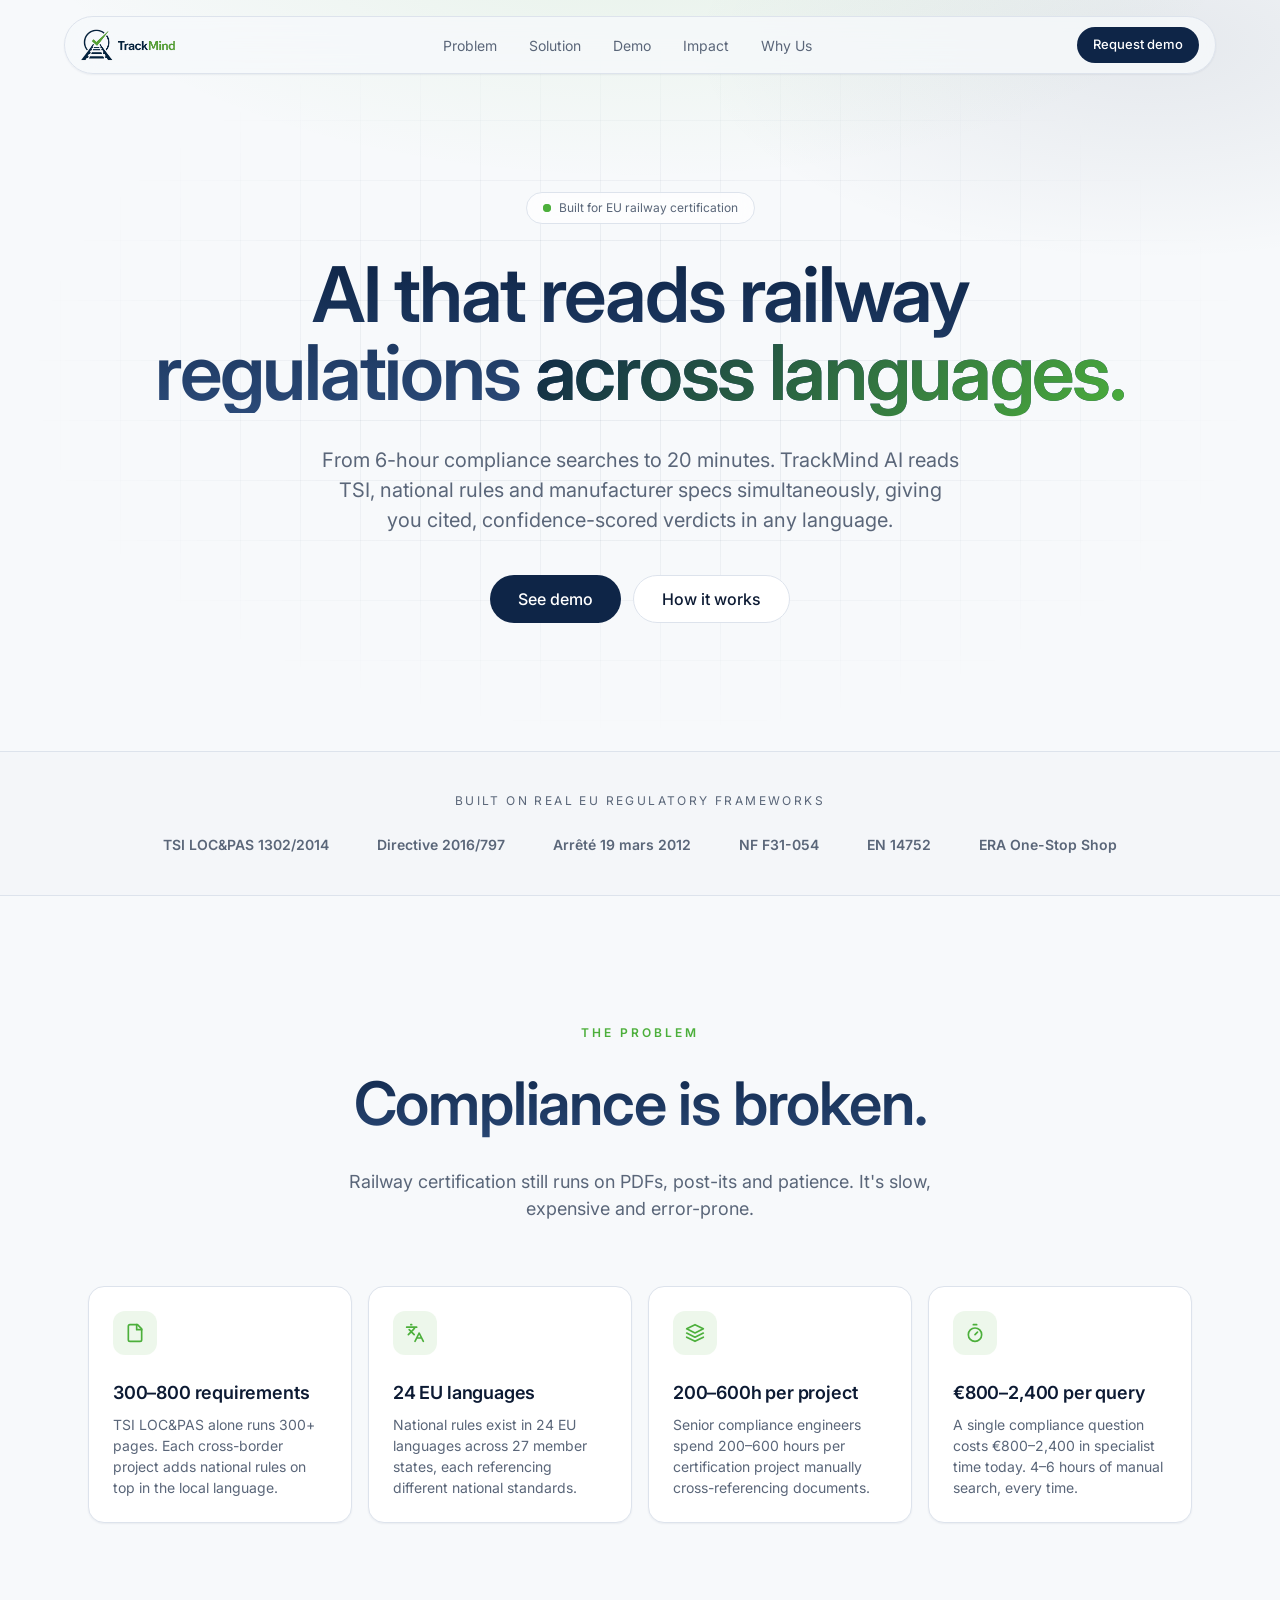
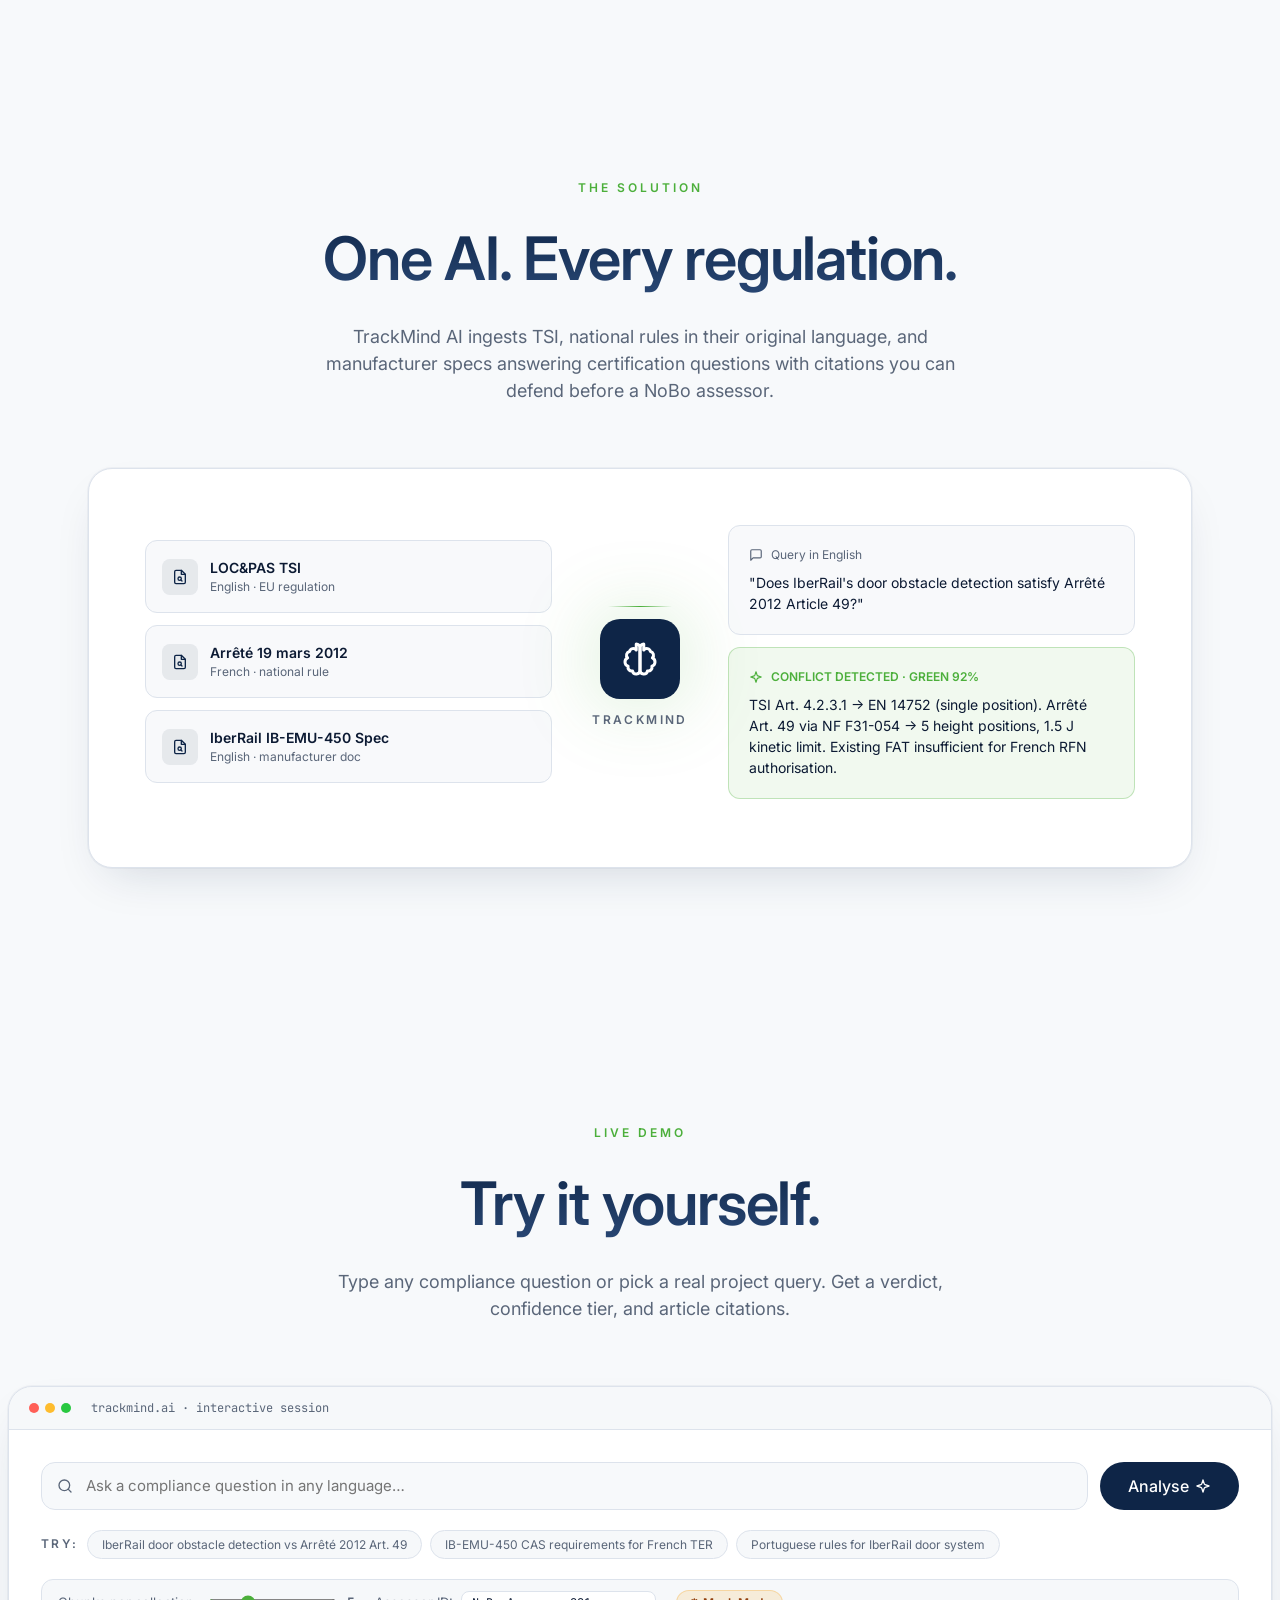
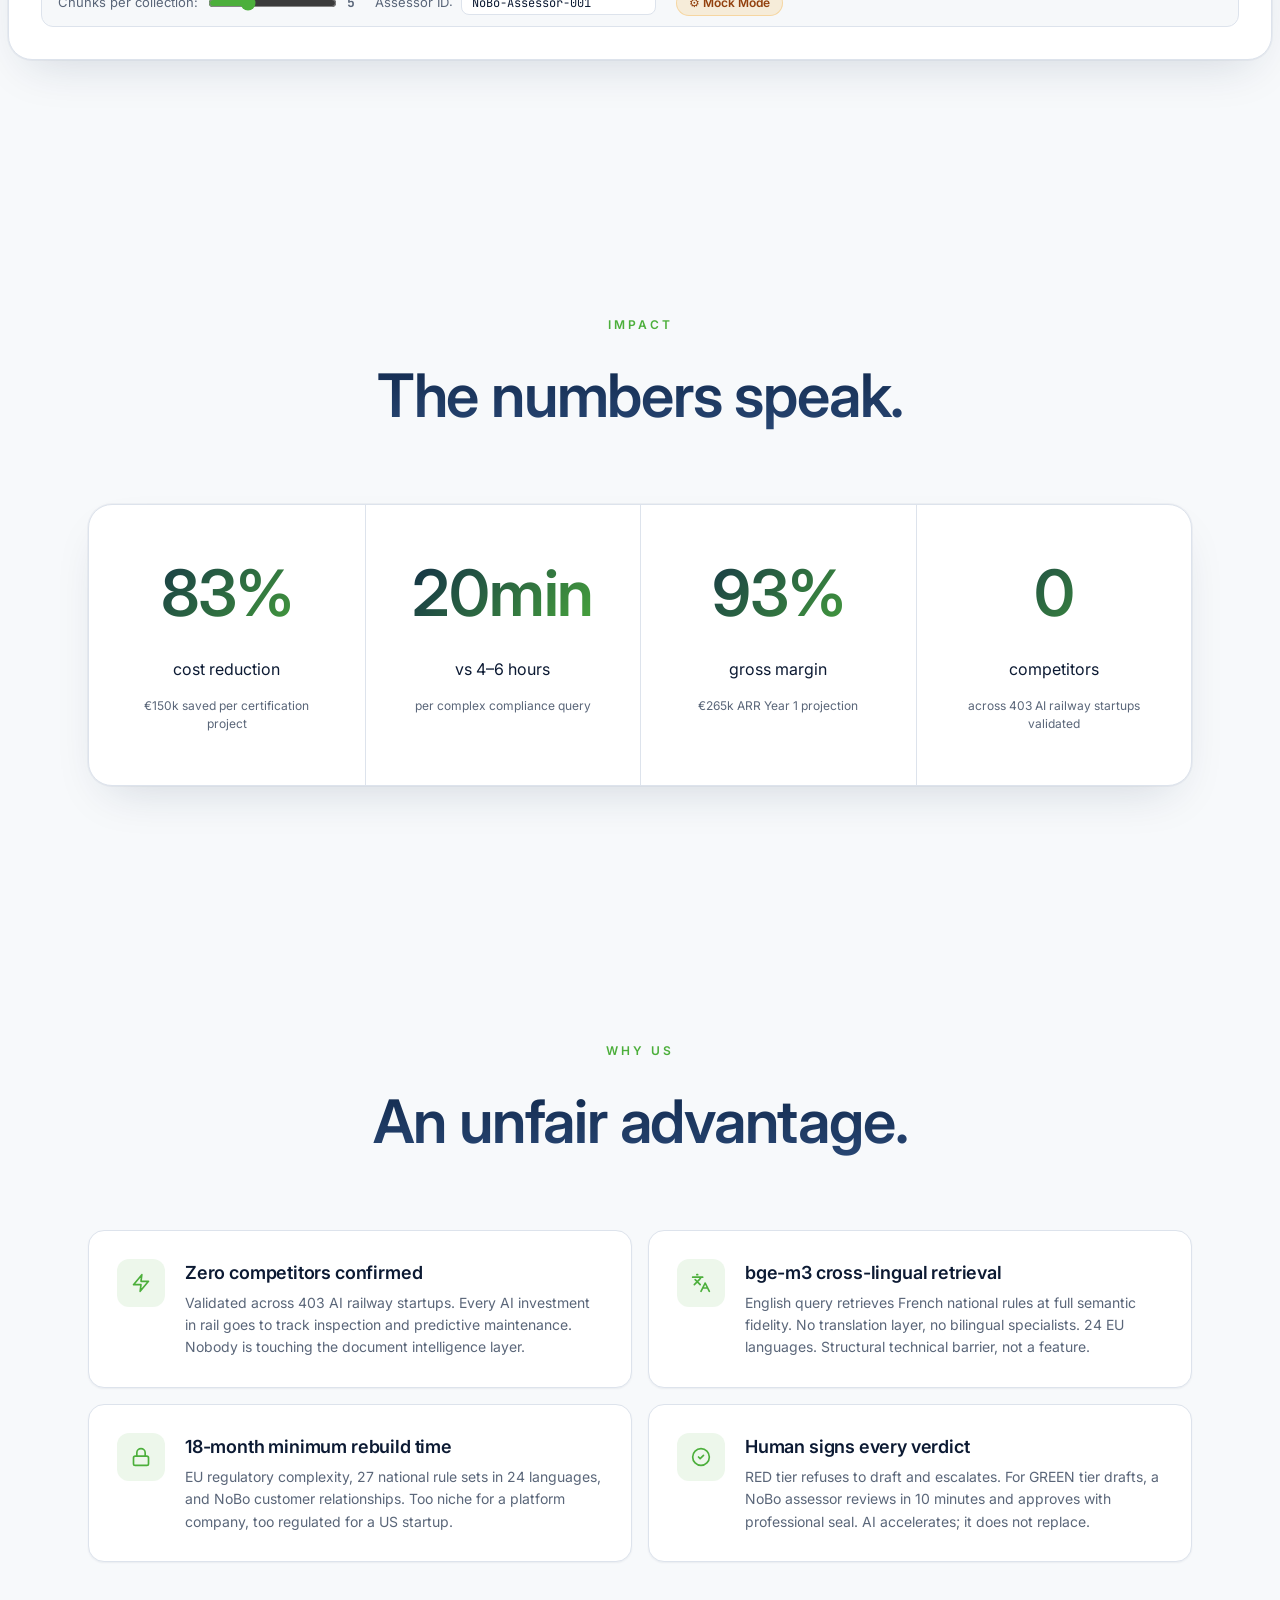
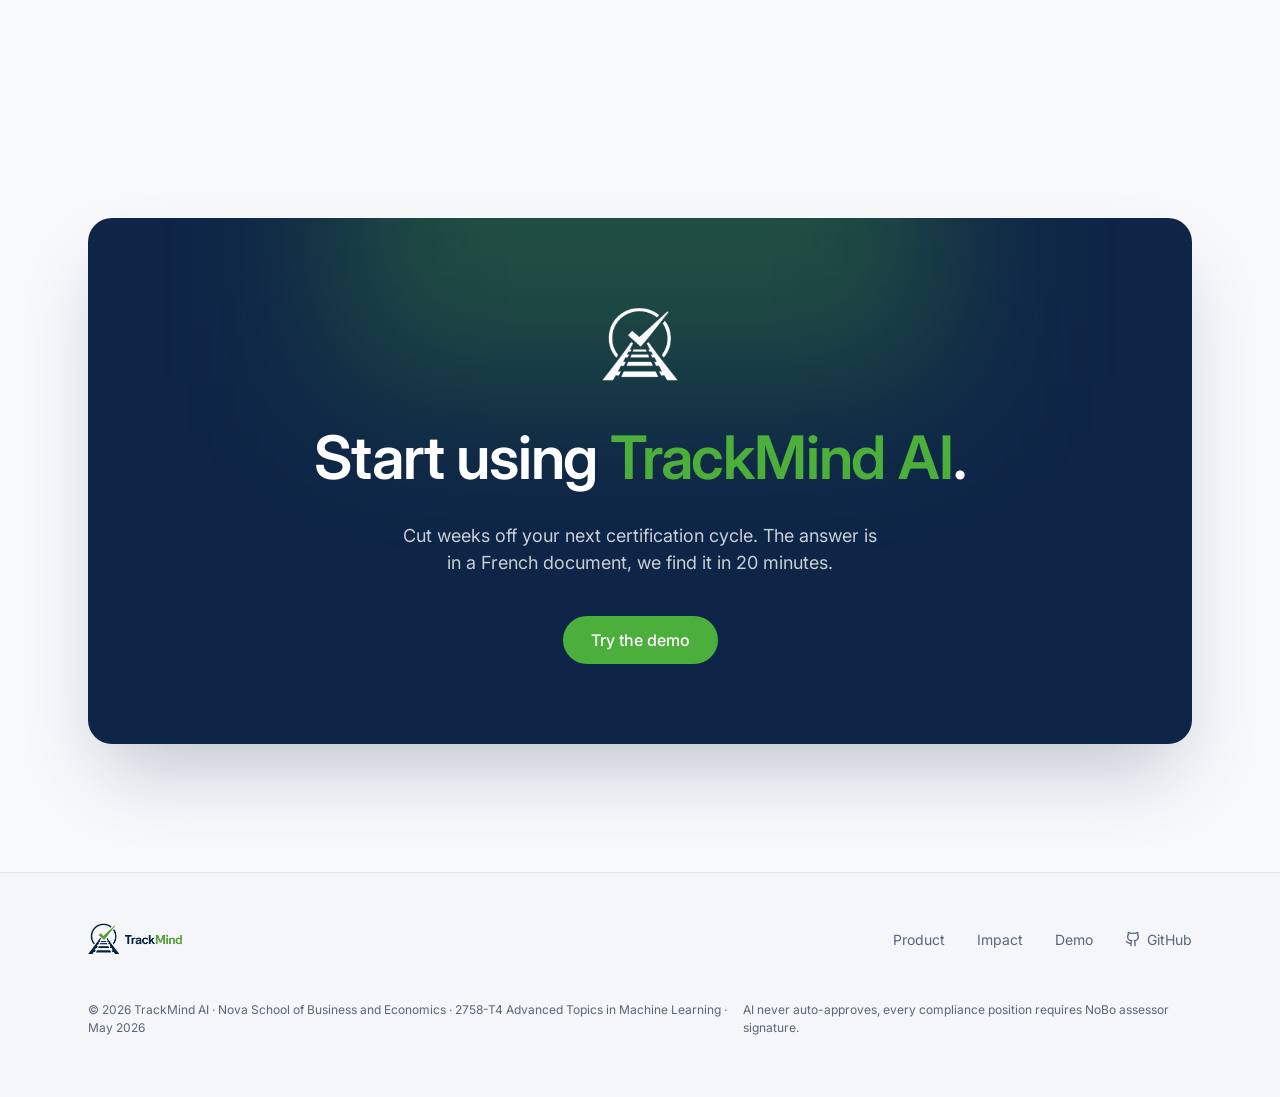
==== index.html @ ac089b76 "Add logo images" ====
<!doctype html>
<html lang="en">
<head>
<meta charset="UTF-8" />
<meta name="viewport" content="width=device-width, initial-scale=1.0" />
<title>TrackMind AI — EU Railway Compliance</title>
<link rel="icon" type="image/png" href="trackmind_logo.png"><meta name="description" content="TrackMind AI reads TSI, national rules and technical specs across languages — turning 6-hour compliance searches into 20-minute cited answers." />
<style>
  @import url('https://fonts.googleapis.com/css2?family=Inter:wght@300;400;500;600;700;800;900&family=JetBrains+Mono:wght@400;500;600&display=swap');

  :root {
    --background: #f7f9fb;
    --foreground: #0c1a33;
    --card: #ffffff;
    --muted: #eef1f5;
    --muted-foreground: #5a6679;
    --border: #dde3ec;
    --primary: #0e2547;
    --primary-foreground: #ffffff;
    --accent: #4caf3b;
    --accent-foreground: #ffffff;
    --secondary: #eef1f5;
    --warning: #f5a524;
    --danger: #e0473e;
    --success: #4caf3b;
    --radius: 16px;
    --gradient-text: linear-gradient(180deg, #0e2547, #2b4a78);
    --gradient-accent: linear-gradient(135deg, #0e2547, #4caf3b);
    --shadow-sm: 0 1px 2px rgba(14,37,71,.06);
    --shadow-card: 0 20px 50px -20px rgba(14,37,71,.18), 0 0 0 1px rgba(14,37,71,.04);
    --shadow-elevated: 0 40px 80px -20px rgba(14,37,71,.25);
    --shadow-glow: 0 0 80px rgba(76,175,59,.25);
  }

  *, *::before, *::after { box-sizing: border-box; }
  html { scroll-behavior: smooth; }
  body {
    margin: 0;
    font-family: 'Inter', system-ui, -apple-system, sans-serif;
    color: var(--foreground);
    background: var(--background);
    background-image:
      radial-gradient(ellipse 80% 50% at 50% -10%, rgba(76,175,59,.10), transparent 60%),
      radial-gradient(ellipse 60% 40% at 90% 5%, rgba(14,37,71,.08), transparent 60%);
    background-attachment: fixed;
    -webkit-font-smoothing: antialiased;
    line-height: 1.5;
  }
  img { max-width: 100%; display: block; }
  a { color: inherit; text-decoration: none; }
  button { font-family: inherit; cursor: pointer; border: none; background: none; }
  input { font-family: inherit; }
  ::selection { background: rgba(76,175,59,.25); }

  .container { max-width: 1152px; margin: 0 auto; padding: 0 24px; }
  .text-gradient { background: var(--gradient-text); -webkit-background-clip: text; background-clip: text; color: transparent; }
  .text-gradient-accent { background: var(--gradient-accent); -webkit-background-clip: text; background-clip: text; color: transparent; }
  .grid-bg {
    position: absolute; inset: 0; pointer-events: none;
    background-image:
      linear-gradient(rgba(14,37,71,.06) 1px, transparent 1px),
      linear-gradient(90deg, rgba(14,37,71,.06) 1px, transparent 1px);
    background-size: 60px 60px;
    -webkit-mask-image: radial-gradient(ellipse 60% 60% at 50% 50%, black 30%, transparent 80%);
            mask-image: radial-gradient(ellipse 60% 60% at 50% 50%, black 30%, transparent 80%);
  }

  /* Buttons */
  .btn { display: inline-flex; align-items: center; justify-content: center; gap: 6px; height: 48px; padding: 0 28px; border-radius: 999px; font-size: 16px; font-weight: 500; transition: .2s ease; }
  .btn-sm { height: 36px; padding: 0 16px; font-size: 13px; }
  .btn-primary { background: var(--primary); color: var(--primary-foreground); }
  .btn-primary:hover { background: #163366; transform: translateY(-1px); }
  .btn-accent { background: var(--accent); color: var(--accent-foreground); }
  .btn-accent:hover { background: #43a033; transform: translateY(-1px); }
  .btn-outline { background: var(--card); color: var(--foreground); border: 1px solid var(--border); }
  .btn-outline:hover { background: var(--secondary); }
  .btn-ghost-light { background: transparent; color: #fff; border: 1px solid rgba(255,255,255,.3); }
  .btn-ghost-light:hover { background: rgba(255,255,255,.1); }
  .btn:disabled { opacity: .5; cursor: not-allowed; transform: none; }
  .btn svg { width: 16px; height: 16px; }
  .btn-danger-sm { background: rgba(224,71,62,.1); color: #991b1b; border: 1px solid rgba(224,71,62,.3); font-weight: 600; font-size: 13px; height: 36px; padding: 0 16px; border-radius: 10px; display: inline-flex; align-items: center; }
  .btn-danger-sm:hover { background: rgba(224,71,62,.18); }

  /* Nav */
  header.nav { position: fixed; top: 0; left: 0; right: 0; z-index: 50; }
  .nav-inner {
    margin: 16px auto 0; max-width: 1152px;
    display: flex; align-items: center; justify-content: space-between;
    padding: 10px 16px;
    background: rgba(247,249,251,.78);
    border: 1px solid var(--border);
    border-radius: 999px;
    backdrop-filter: blur(20px); -webkit-backdrop-filter: blur(20px);
    box-shadow: var(--shadow-sm);
  }
  .brand { display: flex; align-items: center; gap: 10px; }
  .brand-logo { width: 36px; height: 36px; background: transparent; }
  .brand-text { font-size: 14px; font-weight: 700; letter-spacing: -0.01em; }
  .brand-text .green { color: var(--accent); }
  .nav-links { display: none; gap: 32px; font-size: 14px; color: var(--muted-foreground); }
  .nav-links a { transition: color .2s; }
  .nav-links a:hover { color: var(--foreground); }
  @media (min-width: 768px) { .nav-links { display: flex; } }

  /* Hero */
  .hero { position: relative; overflow: hidden; padding: 160px 0 96px; text-align: center; }
  @media (min-width: 768px) { .hero { padding: 192px 0 128px; } }
  .badge-pill {
    display: inline-flex; align-items: center; gap: 8px;
    padding: 6px 16px; border-radius: 999px;
    background: rgba(255,255,255,.7); border: 1px solid var(--border);
    font-size: 12px; color: var(--muted-foreground); backdrop-filter: blur(10px);
    margin-bottom: 32px;
  }
  .ping-dot { position: relative; display: inline-flex; width: 8px; height: 8px; }
  .ping-dot::before { content: ''; position: absolute; inset: 0; border-radius: 999px; background: var(--accent); opacity: .75; animation: ping 1.4s cubic-bezier(0,0,.2,1) infinite; }
  .ping-dot::after { content: ''; position: relative; width: 8px; height: 8px; border-radius: 999px; background: var(--accent); }
  @keyframes ping { 75%,100% { transform: scale(2.2); opacity: 0; } }
  .hero-logo { width: 180px; height: 180px; margin: 0 auto 32px; }
  @media (min-width: 768px) { .hero-logo { width: 220px; height: 220px; } }
  h1.hero-title { margin: 0 auto; max-width: 1000px; font-size: clamp(40px, 6vw, 84px); font-weight: 600; letter-spacing: -0.03em; line-height: 1.02; }
  .hero-sub { margin: 32px auto 0; max-width: 640px; font-size: 18px; color: var(--muted-foreground); }
  @media (min-width: 768px) { .hero-sub { font-size: 20px; } }
  .hero-ctas { margin-top: 40px; display: flex; flex-direction: column; gap: 12px; align-items: center; justify-content: center; }
  @media (min-width: 640px) { .hero-ctas { flex-direction: row; } }

  /* Logo strip */
  .logo-strip { border-top: 1px solid var(--border); border-bottom: 1px solid var(--border); background: rgba(238,241,245,.4); padding: 40px 0; }
  .logo-strip-label { text-align: center; font-size: 12px; text-transform: uppercase; letter-spacing: .2em; color: var(--muted-foreground); margin: 0 0 24px; }
  .logo-strip-row { display: flex; flex-wrap: wrap; justify-content: center; gap: 16px 48px; font-size: 14px; font-weight: 600; color: var(--muted-foreground); }

  /* Sections */
  section { padding: 128px 0; }
  .sec-header { max-width: 720px; margin: 0 auto 64px; text-align: center; }
  .eyebrow { font-size: 12px; font-weight: 600; text-transform: uppercase; letter-spacing: .25em; color: var(--accent); margin: 0 0 16px; }
  .sec-title { font-size: clamp(32px, 5vw, 60px); font-weight: 600; letter-spacing: -0.02em; margin: 0; }
  .sec-sub { margin: 20px auto 0; max-width: 640px; font-size: 18px; color: var(--muted-foreground); }

  /* Cards */
  .grid { display: grid; gap: 16px; }
  .grid-2 { grid-template-columns: 1fr; }
  .grid-3 { grid-template-columns: 1fr; gap: 24px; }
  .grid-4 { grid-template-columns: 1fr; }
  @media (min-width: 768px) { .grid-2 { grid-template-columns: repeat(2,1fr); } .grid-4 { grid-template-columns: repeat(2,1fr); } .grid-3 { grid-template-columns: repeat(3,1fr); } }
  @media (min-width: 1024px) { .grid-4 { grid-template-columns: repeat(4,1fr); } }
  .card { position: relative; background: var(--card); border: 1px solid var(--border); border-radius: var(--radius); padding: 24px; box-shadow: var(--shadow-sm); transition: transform .25s ease, box-shadow .25s ease; }
  .card:hover { transform: translateY(-4px); box-shadow: var(--shadow-card); }
  .card-icon { display: inline-grid; place-items: center; width: 44px; height: 44px; border-radius: 12px; background: rgba(76,175,59,.1); color: var(--accent); margin-bottom: 24px; }
  .card-icon svg { width: 20px; height: 20px; }
  .card-title { margin: 0 0 8px; font-size: 18px; font-weight: 600; letter-spacing: -0.01em; }
  .card-desc { margin: 0; font-size: 14px; color: var(--muted-foreground); }

  /* Solution */
  .solution { background: var(--card); border: 1px solid var(--border); border-radius: 24px; padding: 32px; box-shadow: var(--shadow-card); }
  @media (min-width: 768px) { .solution { padding: 56px; } }
  .solution-grid { display: grid; gap: 40px; align-items: center; grid-template-columns: 1fr; }
  @media (min-width: 768px) { .solution-grid { grid-template-columns: 1fr auto 1fr; } }
  .input-row { display: flex; align-items: center; gap: 12px; padding: 16px; border: 1px solid var(--border); background: rgba(238,241,245,.4); border-radius: 12px; margin-bottom: 12px; }
  .input-row .icon { display: grid; place-items: center; width: 36px; height: 36px; border-radius: 8px; background: rgba(14,37,71,.08); color: var(--primary); }
  .input-row .icon svg { width: 16px; height: 16px; }
  .input-row .lab { font-size: 14px; font-weight: 600; }
  .input-row .sub { font-size: 12px; color: var(--muted-foreground); }
  .brain-wrap { display: flex; flex-direction: column; align-items: center; gap: 12px; }
  .brain-line { display: none; width: 64px; height: 1px; background: linear-gradient(90deg, transparent, var(--accent), transparent); }
  @media (min-width: 768px) { .brain-line { display: block; } }
  .brain-box { display: grid; place-items: center; width: 80px; height: 80px; background: var(--primary); color: #fff; border-radius: 20px; box-shadow: var(--shadow-glow); animation: pulse-glow 4s ease-in-out infinite; }
  .brain-box svg { width: 36px; height: 36px; }
  @keyframes pulse-glow { 0%,100% { transform: scale(1); opacity: .92; } 50% { transform: scale(1.04); opacity: 1; } }
  .brain-label { font-size: 12px; font-weight: 600; letter-spacing: .2em; text-transform: uppercase; color: var(--muted-foreground); }
  .qa-box { padding: 20px; border: 1px solid var(--border); background: rgba(238,241,245,.4); border-radius: 12px; margin-bottom: 12px; }
  .qa-box.accent { border-color: rgba(76,175,59,.3); background: rgba(76,175,59,.08); }
  .qa-box .label { display: flex; align-items: center; gap: 8px; font-size: 12px; color: var(--muted-foreground); margin-bottom: 8px; }
  .qa-box.accent .label { color: var(--accent); font-weight: 600; }
  .qa-box .label svg { width: 14px; height: 14px; }
  .qa-box p { margin: 0; font-size: 14px; }

  /* Demo section */
  #demo { padding: 128px 0; }
  .demo-window-wrap { margin-top: 0; width: calc(100% + 160px); position: relative; left: -80px; }
  @media (max-width: 900px) { .demo-window-wrap { width: 100%; left: 0; } }
  .demo-card { background: var(--card); border: 1px solid var(--border); border-radius: 24px; box-shadow: var(--shadow-card); overflow: hidden; }
  .demo-bar { display: flex; align-items: center; gap: 8px; padding: 12px 20px; background: rgba(238,241,245,.5); border-bottom: 1px solid var(--border); }
  .demo-bar .dots { display: flex; gap: 6px; }
  .demo-bar .dots span { width: 10px; height: 10px; border-radius: 50%; }
  .demo-bar .dots span:nth-child(1) { background: #ff5f57; }
  .demo-bar .dots span:nth-child(2) { background: #febc2e; }
  .demo-bar .dots span:nth-child(3) { background: #28c840; }
  .demo-bar .url { margin-left: 12px; font-family: 'JetBrains Mono', ui-monospace, monospace; font-size: 12px; color: var(--muted-foreground); }
  .demo-body { padding: 24px; display: flex; flex-direction: column; gap: 20px; }
  @media (min-width: 768px) { .demo-body { padding: 32px; } }

  /* Demo input */
  .demo-input-row { display: flex; gap: 12px; align-items: center; }
  .input-wrap { position: relative; flex: 1; }
  .input-wrap svg { position: absolute; left: 16px; top: 50%; transform: translateY(-50%); width: 16px; height: 16px; color: var(--muted-foreground); }
  .input {
    width: 100%; height: 48px; padding: 0 16px 0 44px;
    border-radius: 14px; border: 1.5px solid var(--border); background: var(--background);
    font-size: 15px; color: var(--foreground); outline: none; transition: .2s;
  }
  .input:focus { border-color: var(--accent); box-shadow: 0 0 0 3px rgba(76,175,59,.18); background: white; }
  .samples { display: flex; flex-wrap: wrap; align-items: center; gap: 8px; }
  .samples .lab { font-size: 12px; font-weight: 600; text-transform: uppercase; letter-spacing: .2em; color: var(--muted-foreground); }
  .chip { border: 1px solid var(--border); background: rgba(238,241,245,.5); padding: 6px 14px; border-radius: 999px; font-size: 12px; color: var(--muted-foreground); transition: .2s; font-family: inherit; cursor: pointer; }
  .chip:hover { border-color: rgba(76,175,59,.4); background: rgba(76,175,59,.1); color: var(--foreground); }

  /* Settings row */
  .settings-row { display: flex; flex-wrap: wrap; gap: 20px; align-items: center; padding: 10px 16px; background: rgba(238,241,245,.5); border: 1px solid var(--border); border-radius: 12px; font-size: 13px; color: var(--muted-foreground); }
  .settings-row label { display: flex; align-items: center; gap: 8px; }
  .settings-row input[type=range] { accent-color: var(--accent); }
  .settings-row input[type=text] { border: 1px solid var(--border); border-radius: 8px; padding: 3px 10px; font-size: 12px; font-family: 'JetBrains Mono', monospace; color: var(--foreground); background: white; outline: none; }
  .mock-pill { display: none; background: rgba(245,165,36,.15); color: #92400e; border: 1px solid rgba(245,165,36,.3); border-radius: 999px; padding: 3px 12px; font-size: 12px; font-weight: 600; }

  /* Loading */
  .loading-bar { height: 3px; background: var(--muted); border-radius: 999px; overflow: hidden; display: none; }
  .loading-bar.active { display: block; }
  .loading-bar-fill { height: 100%; width: 0; background: linear-gradient(90deg, var(--accent), var(--primary)); border-radius: 999px; animation: load-progress 2.5s ease-in-out infinite; }
  @keyframes load-progress { 0% { width:0; margin-left:0; } 50% { width:60%; margin-left:20%; } 100% { width:0; margin-left:100%; } }
  .spinner-inline { display: none; width: 16px; height: 16px; border: 2px solid rgba(255,255,255,.3); border-top-color: white; border-radius: 50%; animation: spin 0.8s linear infinite; }
  .spinner-inline.active { display: block; }
  @keyframes spin { to { transform: rotate(360deg); } }

  /* 3-column demo layout */
  .demo-layout { display: grid; grid-template-columns: 1fr 1.6fr 1fr; gap: 16px; align-items: start; }
  @media (max-width: 1000px) { .demo-layout { grid-template-columns: 1fr; } }

  /* Demo panels */
  .demo-panel { background: rgba(238,241,245,.5); border: 1px solid var(--border); border-radius: 14px; padding: 18px; }
  .demo-panel-label { font-size: 11px; font-weight: 700; letter-spacing: .2em; text-transform: uppercase; color: var(--muted-foreground); margin-bottom: 12px; }

  /* Collection rows */
  .col-row { display: flex; justify-content: space-between; align-items: center; background: white; border: 1px solid var(--border); border-radius: 10px; padding: 8px 12px; margin-bottom: 8px; font-size: 13px; }
  .col-dot { display: inline-block; width: 7px; height: 7px; border-radius: 50%; margin-right: 7px; flex-shrink: 0; }
  .col-count { font-family: 'JetBrains Mono', monospace; font-weight: 700; font-size: 12px; }

  /* Result area */
  .result-query-label { font-size: 11px; font-weight: 700; letter-spacing: .15em; text-transform: uppercase; color: var(--muted-foreground); margin-bottom: 6px; }
  .result-query-text { font-size: 16px; font-weight: 600; color: var(--foreground); margin-bottom: 16px; }
  .verdict-pill { display: inline-flex; align-items: center; gap: 8px; padding: 6px 16px; border-radius: 999px; font-size: 13px; font-weight: 600; border: 1px solid currentColor; width: fit-content; }
  .verdict-pill .dot { width: 8px; height: 8px; border-radius: 50%; background: currentColor; box-shadow: 0 0 12px currentColor; }
  .tier-badge { display: inline-flex; align-items: center; gap: 5px; padding: 3px 10px; border-radius: 999px; font-size: 11px; font-weight: 700; border: 1px solid currentColor; margin-left: 8px; }
  .tier-green { color: #166534; background: rgba(76,175,59,.1); }
  .tier-amber { color: #92400e; background: rgba(245,165,36,.12); }
  .tier-red { color: #991b1b; background: rgba(224,71,62,.1); }
  .conf-row { display: flex; align-items: center; gap: 12px; margin-top: 10px; }
  .conf-bar { flex: 1; height: 5px; background: var(--secondary); border-radius: 999px; overflow: hidden; }
  .conf-fill { height: 100%; border-radius: 999px; transition: width .7s ease; }
  .conf-num { font-family: 'JetBrains Mono', monospace; font-size: 12px; color: var(--muted-foreground); }
  .gate-alert { border-radius: 10px; padding: 10px 14px; font-size: 13px; line-height: 1.5; margin: 12px 0; }
  .gate-success { background: rgba(76,175,59,.08); border: 1px solid rgba(76,175,59,.25); color: #166534; }
  .gate-warning { background: rgba(245,165,36,.08); border: 1px solid rgba(245,165,36,.3); color: #92400e; }
  .gate-error { background: rgba(224,71,62,.08); border: 1px solid rgba(224,71,62,.3); color: #b91c1c; }
  .result-box { background: white; border: 1px solid var(--border); border-radius: 12px; padding: 16px 18px; margin-bottom: 10px; font-size: 13px; line-height: 1.7; color: var(--foreground); }
  .cit-tag { display: inline-flex; align-items: center; gap: 5px; background: rgba(238,241,245,.5); border: 1px solid var(--border); border-radius: 7px; padding: 4px 10px; font-size: 12px; font-weight: 600; font-family: 'JetBrains Mono', monospace; color: var(--primary); margin: 3px; }
  .cit-lang { background: var(--muted); border-radius: 4px; padding: 1px 5px; font-size: 10px; color: var(--muted-foreground); }
  .raw-expander { margin-top: 10px; border: 1px solid var(--border); border-radius: 10px; overflow: hidden; }
  .raw-expander-btn { width: 100%; text-align: left; background: rgba(238,241,245,.5); border: none; padding: 9px 14px; font-size: 12px; font-weight: 600; color: var(--muted-foreground); cursor: pointer; display: flex; justify-content: space-between; align-items: center; font-family: inherit; }
  .raw-expander-btn:hover { background: var(--muted); }
  .raw-code { display: none; background: #0c1a33; color: #a8d8a0; font-family: 'JetBrains Mono', monospace; font-size: 11px; padding: 14px; white-space: pre-wrap; word-break: break-word; max-height: 220px; overflow-y: auto; }
  .raw-code.open { display: block; }

  /* Assessor panel */
  .assess-label { font-size: 12px; color: var(--muted-foreground); margin-bottom: 5px; display: block; }
  .assess-textarea { width: 100%; border: 1px solid var(--border); border-radius: 8px; background: var(--background); padding: 8px 12px; font-family: inherit; font-size: 13px; color: var(--foreground); resize: vertical; outline: none; transition: .2s; }
  .assess-textarea:focus { border-color: var(--accent); box-shadow: 0 0 0 2px rgba(76,175,59,.15); }
  .btn-row { display: flex; gap: 8px; margin-top: 10px; }

  /* Audit */
  .stats-grid { display: grid; grid-template-columns: 1fr 1fr; gap: 8px; margin-bottom: 12px; }
  .stat-cell { background: white; border: 1px solid var(--border); border-radius: 8px; padding: 8px 10px; text-align: center; }
  .stat-num { font-family: 'JetBrains Mono', monospace; font-weight: 700; font-size: 1.1rem; color: var(--primary); }
  .stat-lbl { font-size: 10px; color: var(--muted-foreground); font-weight: 600; margin-top: 2px; }
  .audit-row { background: white; border: 1px solid var(--border); border-radius: 8px; padding: 8px 11px; margin-bottom: 6px; font-size: 12px; line-height: 1.5; }
  .audit-dec-approved { color: #166534; font-weight: 700; }
  .audit-dec-rejected { color: #991b1b; font-weight: 700; }
  .audit-dec-escalated { color: #92400e; font-weight: 700; }

  /* Chunk cards */
  .src-expander { margin-bottom: 8px; }
  .src-expander-btn { width: 100%; text-align: left; background: white; border: 1px solid var(--border); border-radius: 8px; padding: 8px 12px; font-size: 13px; font-weight: 600; color: var(--primary); cursor: pointer; display: flex; justify-content: space-between; align-items: center; transition: .15s; font-family: inherit; }
  .src-expander-btn:hover { background: var(--muted); }
  .src-expander-content { padding: 8px 4px 4px; display: none; }
  .src-expander-content.open { display: block; }
  .src-chevron { transition: transform 0.2s; }
  .src-chevron.open { transform: rotate(180deg); }
  .chunk-card { background: white; border-radius: 8px; padding: 10px 12px; border-left: 3px solid var(--accent); border-top: 1px solid var(--border); border-right: 1px solid var(--border); border-bottom: 1px solid var(--border); margin-bottom: 6px; font-size: 12px; line-height: 1.6; }
  .chunk-card.chunk-nntr { border-left-color: var(--warning); }
  .chunk-card.chunk-spec { border-left-color: var(--primary); }
  .chunk-id { font-family: 'JetBrains Mono', monospace; color: var(--accent); font-weight: 700; font-size: 11px; }
  .chunk-nntr .chunk-id { color: var(--warning); }
  .chunk-spec .chunk-id { color: var(--primary); }
  .chunk-art { color: var(--primary); font-weight: 700; margin-left: 4px; }
  .chunk-dist { float: right; font-family: 'JetBrains Mono', monospace; color: var(--muted-foreground); font-size: 10px; }
  .lang-badge { display: inline-block; padding: 2px 8px; border-radius: 5px; font-family: 'JetBrains Mono', monospace; font-size: 10px; font-weight: 700; margin-bottom: 6px; }
  .lang-fr { background: rgba(245,165,36,.15); color: #c2410c; }
  .lang-en { background: rgba(14,37,71,.08); color: #1d4ed8; }

  /* Metrics */
  .metrics-wrap { background: var(--card); border: 1px solid var(--border); border-radius: 24px; box-shadow: var(--shadow-card); overflow: hidden; }
  .metrics-grid { display: grid; grid-template-columns: 1fr; }
  @media (min-width: 640px) { .metrics-grid { grid-template-columns: repeat(2,1fr); } }
  @media (min-width: 1024px) { .metrics-grid { grid-template-columns: repeat(4,1fr); } }
  .metric { padding: 40px; text-align: center; border-top: 1px solid var(--border); }
  .metric:first-child { border-top: none; }
  .metric-num { font-size: clamp(48px, 6vw, 64px); font-weight: 600; letter-spacing: -0.02em; margin: 0; background: var(--gradient-accent); -webkit-background-clip: text; background-clip: text; color: transparent; }
  @media (min-width: 1024px) { .metric { border-top: none; border-left: 1px solid var(--border); } .metric:first-child { border-left: none; } }  

  /* Moat */
  .moat-card { display: flex; gap: 20px; padding: 28px; }
  .moat-card .icon { display: grid; place-items: center; flex-shrink: 0; width: 48px; height: 48px; border-radius: 12px; background: rgba(76,175,59,.1); color: var(--accent); }
  .moat-card .icon svg { width: 20px; height: 20px; }
  .moat-card h3 { margin: 0 0 6px; font-size: 18px; font-weight: 600; letter-spacing: -0.01em; }
  .moat-card p { margin: 0; font-size: 14px; color: var(--muted-foreground); line-height: 1.6; }

  /* CTA */
  .cta-box { position: relative; overflow: hidden; border-radius: 24px; background: var(--primary); color: #fff; padding: 48px 32px; text-align: center; box-shadow: var(--shadow-elevated); }
  @media (min-width: 768px) { .cta-box { padding: 80px; } }
  .cta-box::before { content: ''; position: absolute; left: 50%; top: -160px; width: 600px; height: 320px; transform: translateX(-50%); background: rgba(76,175,59,.3); filter: blur(80px); pointer-events: none; }
  .cta-box .content { position: relative; }
  .cta-logo { width: 90px; height: 90px; margin: 0 auto 24px; }
  .cta-title { font-size: clamp(32px, 5vw, 60px); font-weight: 600; letter-spacing: -0.02em; margin: 0; }
  .cta-title .green { color: var(--accent); }
  .cta-sub { margin: 20px auto 0; max-width: 480px; font-size: 18px; color: rgba(255,255,255,.78); }
  .cta-ctas { margin-top: 40px; display: flex; flex-direction: column; gap: 12px; align-items: center; justify-content: center; }
  @media (min-width: 640px) { .cta-ctas { flex-direction: row; } }

  /* Footer */
  footer { border-top: 1px solid var(--border); background: rgba(238,241,245,.4); padding: 48px 0; }
  .footer-row { display: flex; flex-direction: column; gap: 32px; }
  @media (min-width: 768px) { .footer-row { flex-direction: row; align-items: center; justify-content: space-between; } }
  .footer-links { display: flex; flex-wrap: wrap; gap: 12px 32px; font-size: 14px; color: var(--muted-foreground); }
  .footer-links a:hover { color: var(--foreground); }
  .footer-meta { margin-top: 32px; display: flex; flex-direction: column; gap: 8px; font-size: 12px; color: var(--muted-foreground); }
  @media (min-width: 768px) { .footer-meta { flex-direction: row; justify-content: space-between; } }

  /* Animations */
  .anim-fade-in { animation: fade-in .7s cubic-bezier(.16,1,.3,1) both; }
  .anim-fade-in-slow { opacity: 0; animation: fade-in 1s cubic-bezier(.16,1,.3,1) .15s forwards; }
  .delay-200 { animation-delay: .2s; }
  .delay-350 { animation-delay: .35s; }
  @keyframes fade-in { from { opacity: 0; transform: translateY(10px); } to { opacity: 1; transform: none; } }
</style>
</head>
<body>

<svg xmlns="http://www.w3.org/2000/svg" style="display:none">
  <symbol id="logo-trackmind" viewBox="0 0 200 200">
    <path d="M40 110 a60 60 0 0 1 120 0" fill="none" stroke="#0e2547" stroke-width="10" stroke-linecap="round"/>
    <path d="M70 175 L100 95 L130 175 Z" fill="#0e2547"/>
    <rect x="78" y="155" width="44" height="6" fill="#0e2547"/>
    <rect x="82" y="140" width="36" height="5" fill="#0e2547"/>
    <rect x="86" y="125" width="28" height="4" fill="#0e2547"/>
    <rect x="90" y="113" width="20" height="3" fill="#0e2547"/>
    <path d="M97 175 L100 100 L103 175 Z" fill="#f7f9fb"/>
    <path d="M88 100 L106 118 L138 70" fill="none" stroke="#4caf3b" stroke-width="14" stroke-linecap="round" stroke-linejoin="round"/>
  </symbol>
  <symbol id="i-arrow-right" viewBox="0 0 24 24" fill="none" stroke="currentColor" stroke-width="2" stroke-linecap="round" stroke-linejoin="round"><path d="M5 12h14M13 5l7 7-7 7"/></symbol>
  <symbol id="i-arrow-up-right" viewBox="0 0 24 24" fill="none" stroke="currentColor" stroke-width="2" stroke-linecap="round" stroke-linejoin="round"><path d="M7 17 17 7M7 7h10v10"/></symbol>
  <symbol id="i-files" viewBox="0 0 24 24" fill="none" stroke="currentColor" stroke-width="2" stroke-linecap="round" stroke-linejoin="round"><path d="M15 2H6a2 2 0 0 0-2 2v16a2 2 0 0 0 2 2h12a2 2 0 0 0 2-2V7z"/><path d="M14 2v6h6"/></symbol>
  <symbol id="i-languages" viewBox="0 0 24 24" fill="none" stroke="currentColor" stroke-width="2" stroke-linecap="round" stroke-linejoin="round"><path d="m5 8 6 6M4 14l6-6 2-3M2 5h12M7 2h1M22 22l-5-10-5 10M14 18h6"/></symbol>
  <symbol id="i-layers" viewBox="0 0 24 24" fill="none" stroke="currentColor" stroke-width="2" stroke-linecap="round" stroke-linejoin="round"><path d="m12 2 10 5-10 5L2 7l10-5zM2 17l10 5 10-5M2 12l10 5 10-5"/></symbol>
  <symbol id="i-timer" viewBox="0 0 24 24" fill="none" stroke="currentColor" stroke-width="2" stroke-linecap="round" stroke-linejoin="round"><path d="M10 2h4M12 14l3-3M12 22a8 8 0 1 0 0-16 8 8 0 0 0 0 16z"/></symbol>
  <symbol id="i-search" viewBox="0 0 24 24" fill="none" stroke="currentColor" stroke-width="2" stroke-linecap="round" stroke-linejoin="round"><circle cx="11" cy="11" r="8"/><path d="m21 21-4.3-4.3"/></symbol>
  <symbol id="i-file-search" viewBox="0 0 24 24" fill="none" stroke="currentColor" stroke-width="2" stroke-linecap="round" stroke-linejoin="round"><path d="M14 2H6a2 2 0 0 0-2 2v16a2 2 0 0 0 2 2h12a2 2 0 0 0 2-2V8z"/><path d="M14 2v6h6"/><circle cx="11.5" cy="14.5" r="2.5"/><path d="M13.3 16.3 15 18"/></symbol>
  <symbol id="i-brain" viewBox="0 0 24 24" fill="none" stroke="currentColor" stroke-width="2" stroke-linecap="round" stroke-linejoin="round"><path d="M9.5 2A2.5 2.5 0 0 1 12 4.5v15a2.5 2.5 0 0 1-4.96.44 2.5 2.5 0 0 1-2.96-3.08 3 3 0 0 1-.34-5.58 2.5 2.5 0 0 1 1.32-4.24 2.5 2.5 0 0 1 4.44-1.04Z"/><path d="M14.5 2A2.5 2.5 0 0 0 12 4.5v15a2.5 2.5 0 0 0 4.96.44 2.5 2.5 0 0 0 2.96-3.08 3 3 0 0 0 .34-5.58 2.5 2.5 0 0 0-1.32-4.24 2.5 2.5 0 0 0-4.44-1.04Z"/></symbol>
  <symbol id="i-message" viewBox="0 0 24 24" fill="none" stroke="currentColor" stroke-width="2" stroke-linecap="round" stroke-linejoin="round"><path d="M21 15a2 2 0 0 1-2 2H7l-4 4V5a2 2 0 0 1 2-2h14a2 2 0 0 1 2 2z"/></symbol>
  <symbol id="i-sparkles" viewBox="0 0 24 24" fill="none" stroke="currentColor" stroke-width="2" stroke-linecap="round" stroke-linejoin="round"><path d="m12 3-1.9 5.8a2 2 0 0 1-1.3 1.3L3 12l5.8 1.9a2 2 0 0 1 1.3 1.3L12 21l1.9-5.8a2 2 0 0 1 1.3-1.3L21 12l-5.8-1.9a2 2 0 0 1-1.3-1.3z"/></symbol>
  <symbol id="i-upload" viewBox="0 0 24 24" fill="none" stroke="currentColor" stroke-width="2" stroke-linecap="round" stroke-linejoin="round"><path d="M21 15v4a2 2 0 0 1-2 2H5a2 2 0 0 1-2-2v-4M17 8l-5-5-5 5M12 3v12"/></symbol>
  <symbol id="i-badge-check" viewBox="0 0 24 24" fill="none" stroke="currentColor" stroke-width="2" stroke-linecap="round" stroke-linejoin="round"><path d="M3.85 8.62a4 4 0 0 1 4.78-4.77 4 4 0 0 1 6.74 0 4 4 0 0 1 4.78 4.78 4 4 0 0 1 0 6.74 4 4 0 0 1-4.77 4.78 4 4 0 0 1-6.75 0 4 4 0 0 1-4.78-4.77 4 4 0 0 1 0-6.76Z"/><path d="m9 12 2 2 4-4"/></symbol>
  <symbol id="i-globe" viewBox="0 0 24 24" fill="none" stroke="currentColor" stroke-width="2" stroke-linecap="round" stroke-linejoin="round"><circle cx="12" cy="12" r="10"/><path d="M2 12h20M12 2a15 15 0 0 1 0 20M12 2a15 15 0 0 0 0 20"/></symbol>
  <symbol id="i-gauge" viewBox="0 0 24 24" fill="none" stroke="currentColor" stroke-width="2" stroke-linecap="round" stroke-linejoin="round"><path d="m12 14 4-4M3.34 19a10 10 0 1 1 17.32 0"/></symbol>
  <symbol id="i-shield" viewBox="0 0 24 24" fill="none" stroke="currentColor" stroke-width="2" stroke-linecap="round" stroke-linejoin="round"><path d="M20 13c0 5-3.5 7.5-8 9-4.5-1.5-8-4-8-9V5l8-3 8 3z"/><path d="m9 12 2 2 4-4"/></symbol>
  <symbol id="i-scale" viewBox="0 0 24 24" fill="none" stroke="currentColor" stroke-width="2" stroke-linecap="round" stroke-linejoin="round"><path d="m16 16 3-8 3 8c-.87.65-1.92 1-3 1s-2.13-.35-3-1zM2 16l3-8 3 8c-.87.65-1.92 1-3 1s-2.13-.35-3-1zM7 21h10M12 3v18M3 7h2c2 0 5-1 7-2 2 1 5 2 7 2h2"/></symbol>
  <symbol id="i-zap" viewBox="0 0 24 24" fill="none" stroke="currentColor" stroke-width="2" stroke-linecap="round" stroke-linejoin="round"><path d="M13 2 3 14h9l-1 8 10-12h-9l1-8z"/></symbol>
  <symbol id="i-lock" viewBox="0 0 24 24" fill="none" stroke="currentColor" stroke-width="2" stroke-linecap="round" stroke-linejoin="round"><rect x="3" y="11" width="18" height="11" rx="2"/><path d="M7 11V7a5 5 0 0 1 10 0v4"/></symbol>
  <symbol id="i-check" viewBox="0 0 24 24" fill="none" stroke="currentColor" stroke-width="2" stroke-linecap="round" stroke-linejoin="round"><circle cx="12" cy="12" r="10"/><path d="m9 12 2 2 4-4"/></symbol>
  <symbol id="i-github" viewBox="0 0 24 24" fill="none" stroke="currentColor" stroke-width="2" stroke-linecap="round" stroke-linejoin="round"><path d="M15 22v-4a4.8 4.8 0 0 0-1-3.5c3 0 6-2 6-5.5.08-1.25-.27-2.48-1-3.5.28-1.15.28-2.35 0-3.5 0 0-1 0-3 1.5-2.64-.5-5.36-.5-8 0C6 2 5 2 5 2c-.3 1.15-.3 2.35 0 3.5A5.4 5.4 0 0 0 4 9c0 3.5 3 5.5 6 5.5-.39.49-.68 1.05-.85 1.65-.17.6-.22 1.23-.15 1.85v4M9 18c-4.51 2-5-2-7-2"/></symbol>
</svg>

<!-- NAV -->
<header class="nav">
  <div class="nav-inner">
    <a href="#" class="brand">
      <img src="logo_images/trackmind_logo2.png" class="brand-logo" style="object-fit:contain; height:36px; width:auto;">
    </a>
    <nav class="nav-links">
      <a href="#problem">Problem</a>
      <a href="#solution">Solution</a>
      <a href="#demo">Demo</a>
      <a href="#impact">Impact</a>
      <a href="#moat">Why Us</a>
    </nav>
      <a href="#demo" class="btn btn-sm btn-primary">Request demo</a>  
    </div>
</header>

<!-- HERO -->
<section class="hero">
  <div class="grid-bg"></div>
  <div class="container">
    <div class="badge-pill anim-fade-in"><span class="ping-dot"></span>Built for EU railway certification</div>
    <h1 class="hero-title text-gradient anim-fade-in-slow">AI that reads railway regulations <span class="text-gradient-accent">across languages.</span></h1>
    <p class="hero-sub anim-fade-in delay-200">From 6-hour compliance searches to 20 minutes. TrackMind AI reads TSI, national rules and manufacturer specs simultaneously, giving you cited, confidence-scored verdicts in any language.</p>
    <div class="hero-ctas anim-fade-in delay-350">
      <a href="#demo" class="btn btn-primary">See demo</a>      
      <a href="#solution" class="btn btn-outline">How it works</a>
    </div>
  </div>
</section>

<!-- LOGO STRIP -->
<section class="logo-strip" style="padding:40px 0;">
  <div class="container">
    <p class="logo-strip-label">Built on real EU regulatory frameworks</p>
    <div class="logo-strip-row">
      <span>TSI LOC&amp;PAS 1302/2014</span><span>Directive 2016/797</span><span>Arrêté 19 mars 2012</span>
      <span>NF F31-054</span><span>EN 14752</span><span>ERA One-Stop Shop</span>
    </div>
  </div>
</section>

<!-- PROBLEM -->
<section id="problem">
  <div class="container">
    <div class="sec-header">
      <p class="eyebrow">The problem</p>
      <h2 class="sec-title text-gradient">Compliance is broken.</h2>
      <p class="sec-sub">Railway certification still runs on PDFs, post-its and patience. It's slow, expensive and error-prone.</p>
    </div>
    <div class="grid grid-4">
      <div class="card"><div class="card-icon"><svg><use href="#i-files"/></svg></div><h3 class="card-title">300–800 requirements</h3><p class="card-desc">TSI LOC&amp;PAS alone runs 300+ pages. Each cross-border project adds national rules on top in the local language.</p></div>
      <div class="card"><div class="card-icon"><svg><use href="#i-languages"/></svg></div><h3 class="card-title">24 EU languages</h3><p class="card-desc">National rules exist in 24 EU languages across 27 member states, each referencing different national standards.</p></div>
      <div class="card"><div class="card-icon"><svg><use href="#i-layers"/></svg></div><h3 class="card-title">200–600h per project</h3><p class="card-desc">Senior compliance engineers spend 200–600 hours per certification project manually cross-referencing documents.</p></div>
      <div class="card"><div class="card-icon"><svg><use href="#i-timer"/></svg></div><h3 class="card-title">€800–2,400 per query</h3><p class="card-desc">A single compliance question costs €800–2,400 in specialist time today. 4–6 hours of manual search, every time.</p></div>
    </div>
  </div>
</section>

<!-- SOLUTION -->
<section id="solution">
  <div class="container">
    <div class="sec-header">
      <p class="eyebrow">The solution</p>
      <h2 class="sec-title text-gradient">One AI. Every regulation.</h2>
      <p class="sec-sub">TrackMind AI ingests TSI, national rules in their original language, and manufacturer specs answering certification questions with citations you can defend before a NoBo assessor.</p>
    </div>
    <div class="solution">
      <div class="solution-grid">
        <div>
          <div class="input-row"><div class="icon"><svg><use href="#i-file-search"/></svg></div><div><div class="lab">LOC&amp;PAS TSI</div><div class="sub">English · EU regulation</div></div></div>
          <div class="input-row"><div class="icon"><svg><use href="#i-file-search"/></svg></div><div><div class="lab">Arrêté 19 mars 2012</div><div class="sub">French · national rule</div></div></div>
          <div class="input-row"><div class="icon"><svg><use href="#i-file-search"/></svg></div><div><div class="lab">IberRail IB-EMU-450 Spec</div><div class="sub">English · manufacturer doc</div></div></div>
        </div>
        <div class="brain-wrap">
          <div class="brain-line"></div>
          <div class="brain-box"><svg><use href="#i-brain"/></svg></div>
          <div class="brain-label">TrackMind</div>
        </div>
        <div>
          <div class="qa-box">
            <div class="label"><svg><use href="#i-message"/></svg> Query in English</div>
            <p>"Does IberRail's door obstacle detection satisfy Arrêté 2012 Article 49?"</p>
          </div>
          <div class="qa-box accent">
            <div class="label"><svg><use href="#i-sparkles"/></svg> CONFLICT DETECTED · GREEN 92%</div>
            <p>TSI Art. 4.2.3.1 → EN 14752 (single position). Arrêté Art. 49 via NF F31-054 → 5 height positions, 1.5 J kinetic limit. Existing FAT insufficient for French RFN authorisation.</p>
          </div>
        </div>
      </div>
    </div>
  </div>
</section>

<!-- LIVE DEMO -->
<section id="demo">
  <div class="container">
    <div class="sec-header">
      <p class="eyebrow">Live demo</p>
      <h2 class="sec-title text-gradient">Try it yourself.</h2>
      <p class="sec-sub">Type any compliance question or pick a real project query. Get a verdict, confidence tier, and article citations.</p>
    </div>
    <div class="demo-window-wrap">
      <div class="demo-card">
        <div class="demo-bar">
          <div class="dots"><span></span><span></span><span></span></div>
          <span class="url">trackmind.ai · interactive session</span>
        </div>
        <div class="demo-body">

          <!-- Input -->
          <div class="demo-input-row">
            <div class="input-wrap">
              <svg><use href="#i-search"/></svg>
              <input id="queryInput" class="input" placeholder="Ask a compliance question in any language…" autocomplete="off"/>
            </div>
            <button id="analyseBtn" class="btn btn-primary" onclick="runAnalysis()">
              <span id="analyseSpinner" class="spinner-inline"></span>
              Analyse <svg><use href="#i-sparkles"/></svg>
            </button>
          </div>

          <!-- Chips -->
          <div class="samples">
            <span class="lab">Try:</span>
            <button class="chip" onclick="setQuery(this.dataset.q)" data-q="Does IberRail's door obstacle detection testing satisfy French RFN requirements under Arrêté 2012 Article 49?">IberRail door obstacle detection vs Arrêté 2012 Art. 49</button>
            <button class="chip" onclick="setQuery(this.dataset.q)" data-q="What CAS single-agent operation requirements does the IB-EMU-450 need for French TER services?">IB-EMU-450 CAS requirements for French TER</button>
            <button class="chip" onclick="setQuery(this.dataset.q)" data-q="What Portuguese network national rules apply to IberRail's door system?">Portuguese rules for IberRail door system</button>
          </div>

          <!-- Settings -->
          <div class="settings-row">
            <label>Chunks per collection: <input type="range" min="3" max="10" value="5" id="nChunks" oninput="document.getElementById('chunksVal').textContent=this.value"> <span id="chunksVal" style="font-family:'JetBrains Mono',monospace;font-weight:700;">5</span></label>
            <label>Assessor ID: <input type="text" id="assessorId" value="NoBo-Assessor-001"></label>
            <span id="mockPill" class="mock-pill">⚙ Mock Mode</span>
          </div>

          <div class="loading-bar" id="loadingBar"><div class="loading-bar-fill"></div></div>

          <!-- 3-column layout -->
          <div class="demo-layout" id="demoLayout" style="display:none;">

            <!-- LEFT: Document Context -->
            <div>
              <div class="demo-panel">
                <div class="demo-panel-label">Document Context</div>
                <div id="collectionsPanel">
                  <div style="font-size:13px;color:var(--muted-foreground);line-height:2;">
                    <span style="color:#4caf3b;font-weight:700;">■</span> LOC&amp;PAS TSI (English · EU regulation)<br>
                    <span style="color:#f5a524;font-weight:700;">■</span> Arrêté 19 mars 2012 (French · national rule)<br>
                    <span style="color:#0e2547;font-weight:700;">■</span> IberRail IB-EMU-450 (English · manufacturer spec)<br><br>
                    <em>Run a query to see retrieved chunks.</em>
                  </div>
                </div>
                <div id="chunksPanel" style="display:none;">
                  <div class="src-expander">
                    <button class="src-expander-btn" onclick="toggleSrc('tsi')"><span>📋 LOC&amp;PAS TSI</span><span class="src-chevron" id="chev-tsi">▾</span></button>
                    <div class="src-expander-content" id="content-tsi"></div>
                  </div>
                  <div class="src-expander">
                    <button class="src-expander-btn" onclick="toggleSrc('nntr')"><span>🇫🇷 Arrêté 19 mars 2012</span><span class="src-chevron" id="chev-nntr">▾</span></button>
                    <div class="src-expander-content open" id="content-nntr"></div>
                  </div>
                  <div class="src-expander">
                    <button class="src-expander-btn" onclick="toggleSrc('spec')"><span>⚙️ IberRail IB-EMU-450</span><span class="src-chevron" id="chev-spec">▾</span></button>
                    <div class="src-expander-content" id="content-spec"></div>
                  </div>
                </div>
              </div>
            </div>

            <!-- CENTRE: Results -->
            <div id="demoResult" style="display:none;">
              <div class="result-query-label">Query</div>
              <div class="result-query-text" id="resultQueryText"></div>
              <div class="result-box">
                <div class="demo-panel-label" style="margin-bottom:8px;">Verdict</div>
                <div style="display:flex;align-items:center;flex-wrap:wrap;gap:8px;">
                  <div id="verdictPill" class="verdict-pill"><span class="dot"></span><span id="verdictLabel"></span></div>
                  <span id="tierBadge" class="tier-badge"></span>
                  <span id="confPct" style="font-family:'JetBrains Mono',monospace;font-size:12px;color:var(--muted-foreground);"></span>
                </div>
                <div class="conf-row"><div class="conf-bar"><div class="conf-fill" id="confFill"></div></div></div>
                <div id="confReason" style="font-size:12px;color:var(--muted-foreground);margin-top:6px;"></div>
              </div>
              <div class="gate-alert" id="gateAlert"></div>
              <div class="result-box">
                <div class="demo-panel-label">Explanation</div>
                <div id="explanationText" style="font-size:13px;line-height:1.7;"></div>
              </div>
              <div class="result-box">
                <div class="demo-panel-label">Recommended Action</div>
                <div id="recActionText" style="font-size:13px;line-height:1.7;"></div>
              </div>
              <div id="citSection" style="display:none;" class="result-box">
                <div class="demo-panel-label">Citations</div>
                <div id="citTags"></div>
              </div>
              <div class="raw-expander">
                <button class="raw-expander-btn" onclick="toggleRaw()"><span>Raw LLM output — GenAI Transparency Log</span><span id="rawChev">▾</span></button>
                <pre class="raw-code" id="rawCode"></pre>
              </div>
            </div>

            <!-- RIGHT: Assessor + Audit -->
            <div>
              <div class="demo-panel" style="margin-bottom:12px;">
                <div class="demo-panel-label">Assessor Review</div>
                <div id="assessorPanel"><div style="font-size:13px;color:var(--muted-foreground);">Submit a query to generate a compliance draft for review.</div></div>
              </div>
              <div class="demo-panel" style="margin-bottom:12px;">
                <div class="demo-panel-label">Audit Stats</div>
                <div class="stats-grid">
                  <div class="stat-cell"><div class="stat-num" id="stat-queries">—</div><div class="stat-lbl">Queries</div></div>
                  <div class="stat-cell"><div class="stat-num" id="stat-approved">—</div><div class="stat-lbl">Approved</div></div>
                  <div class="stat-cell"><div class="stat-num" id="stat-escalated">—</div><div class="stat-lbl">Escalated</div></div>
                  <div class="stat-cell"><div class="stat-num" id="stat-green">—</div><div class="stat-lbl">🟢 Green</div></div>
                </div>
              </div>
              <div class="demo-panel">
                <div class="demo-panel-label">Recent Audit Log</div>
                <div id="auditLog"><div style="font-size:13px;color:var(--muted-foreground);">No entries yet.</div></div>
              </div>
            </div>

          </div><!-- end demo-layout -->
        </div><!-- end demo-body -->
      </div><!-- end demo-card -->
    </div><!-- end demo-window-wrap -->
  </div>
</section>

<!-- METRICS -->
<section id="impact">
  <div class="container">
    <div class="sec-header">
      <p class="eyebrow">Impact</p>
      <h2 class="sec-title text-gradient">The numbers speak.</h2>
    </div>
    <div class="metrics-wrap">
      <div class="metrics-grid">
        <div class="metric"><p class="metric-num text-gradient-accent">83%</p><p class="metric-lab">cost reduction</p><p style="font-size:12px;color:var(--muted-foreground);margin-top:6px;">€150k saved per certification project</p></div>
        <div class="metric"><p class="metric-num text-gradient-accent">20min</p><p class="metric-lab">vs 4–6 hours</p><p style="font-size:12px;color:var(--muted-foreground);margin-top:6px;">per complex compliance query</p></div>
        <div class="metric"><p class="metric-num text-gradient-accent">93%</p><p class="metric-lab">gross margin</p><p style="font-size:12px;color:var(--muted-foreground);margin-top:6px;">€265k ARR Year 1 projection</p></div>
        <div class="metric"><p class="metric-num text-gradient-accent">0</p><p class="metric-lab">competitors</p><p style="font-size:12px;color:var(--muted-foreground);margin-top:6px;">across 403 AI railway startups validated</p></div>
      </div>
    </div>
  </div>
</section>

<!-- MOAT -->
<section id="moat">
  <div class="container">
    <div class="sec-header">
      <p class="eyebrow">Why us</p>
      <h2 class="sec-title text-gradient">An unfair advantage.</h2>
    </div>
    <div class="grid grid-2">
      <div class="card moat-card"><div class="icon"><svg><use href="#i-zap"/></svg></div><div><h3>Zero competitors confirmed</h3><p>Validated across 403 AI railway startups. Every AI investment in rail goes to track inspection and predictive maintenance. Nobody is touching the document intelligence layer.</p></div></div>
      <div class="card moat-card"><div class="icon"><svg><use href="#i-languages"/></svg></div><div><h3>bge-m3 cross-lingual retrieval</h3><p>English query retrieves French national rules at full semantic fidelity. No translation layer, no bilingual specialists. 24 EU languages. Structural technical barrier, not a feature.</p></div></div>
      <div class="card moat-card"><div class="icon"><svg><use href="#i-lock"/></svg></div><div><h3>18-month minimum rebuild time</h3><p>EU regulatory complexity, 27 national rule sets in 24 languages, and NoBo customer relationships. Too niche for a platform company, too regulated for a US startup.</p></div></div>
      <div class="card moat-card"><div class="icon"><svg><use href="#i-check"/></svg></div><div><h3>Human signs every verdict</h3><p>RED tier refuses to draft and escalates. For GREEN tier drafts, a NoBo assessor reviews in 10 minutes and approves with professional seal. AI accelerates; it does not replace.</p></div></div>
    </div>
  </div>
</section>

<!-- CTA -->
<section>
  <div class="container">
    <div class="cta-box">
      <div class="content">
        <img src="logo_images/trackmind_logo_white.png" class="cta-logo" style="object-fit:contain;">        <h2 class="cta-title">Start using <span class="green">TrackMind AI</span>.</h2>
        <p class="cta-sub">Cut weeks off your next certification cycle. The answer is in a French document, we find it in 20 minutes.</p>
        <div class="cta-ctas">
          <a href="#demo" class="btn btn-accent">Try the demo</a>        
        </div>
      </div>
    </div>
  </div>
</section>

<!-- FOOTER -->
<footer>
  <div class="container">
    <div class="footer-row">
      <a href="#" class="brand">
        <img src="logo_images/trackmind_logo2.png" class="brand-logo" style="object-fit:contain; height:36px; width:auto;">
      </a>
      <div class="footer-links">
        <a href="#solution">Product</a>
        <a href="#impact">Impact</a>
        <a href="#demo">Demo</a>
        <a href="#" style="display:inline-flex;align-items:center;gap:6px;"><svg style="width:16px;height:16px;"><use href="#i-github"/></svg> GitHub</a>
      </div>
    </div>
    <div class="footer-meta">
      <p>© 2026 TrackMind AI · Nova School of Business and Economics · 2758-T4 Advanced Topics in Machine Learning · May 2026</p>
      <p>AI never auto-approves, every compliance position requires NoBo assessor signature.</p>
    </div>
  </div>
</footer>

<script>
const API = 'http://localhost:8000';
let currentResult = null;
let isMock = false;

async function init() {
  try {
    const health = await fetch(`${API}/health`).then(r => r.json());
    isMock = health.mock;
    if (isMock) document.getElementById('mockPill').style.display = 'inline-flex';
  } catch(e) {
    isMock = true;
    document.getElementById('mockPill').style.display = 'inline-flex';
  }
  loadAuditStats();
  loadAuditLog();
  loadCollections();
}

async function loadCollections() {
  try {
    const cols = await fetch(`${API}/collections`).then(r => r.json());
    const panel = document.getElementById('collectionsPanel');
    if (!panel) return;
    const cfg = [
      { key: 'tsi_loc_pas', label: 'LOC&amp;PAS TSI', color: '#0e2547', lang: 'EN' },
      { key: 'nntr_france', label: 'Arrêté 2012',     color: '#f5a524', lang: 'FR' },
      { key: 'spec_doc',    label: 'IberRail Spec',    color: '#4caf3b', lang: 'EN' },
    ];
    panel.innerHTML = cfg.map(c => {
      const d = cols[c.key] || {};
      return `<div class="col-row">
        <span><span class="col-dot" style="background:${d.ok?'#4caf3b':'#d1d5db'};"></span>
        <strong style="color:${c.color};">${c.label}</strong>
        <span style="font-size:11px;color:var(--muted-foreground);margin-left:4px;">(${c.lang})</span></span>
        <span class="col-count" style="color:${c.color};">${d.count??'—'}</span>
      </div>`;
    }).join('');
  } catch(e) {}
}

function setQuery(q) {
  document.getElementById('queryInput').value = q;
  document.getElementById('queryInput').focus();
}

function toggleSrc(key) {
  document.getElementById('content-'+key).classList.toggle('open');
  document.getElementById('chev-'+key).classList.toggle('open');
}

function toggleRaw() {
  document.getElementById('rawCode').classList.toggle('open');
  document.getElementById('rawChev').textContent = document.getElementById('rawCode').classList.contains('open') ? '▴' : '▾';
}

async function runAnalysis() {
  const query = document.getElementById('queryInput').value.trim();
  if (!query) return;
  const btn = document.getElementById('analyseBtn');
  const spinner = document.getElementById('analyseSpinner');
  const loadingBar = document.getElementById('loadingBar');
  btn.disabled = true;
  spinner.classList.add('active');
  loadingBar.classList.add('active');
  document.getElementById('demoLayout').style.display = 'grid';
  document.getElementById('demoResult').style.display = 'block';
  document.getElementById('chunksPanel').style.display = 'none';
  document.getElementById('collectionsPanel').style.display = 'block';
  try {
    const res = await fetch(`${API}/analyse`, {
      method: 'POST',
      headers: {'Content-Type':'application/json'},
      body: JSON.stringify({ query, n_chunks: parseInt(document.getElementById('nChunks').value), mock: isMock })
    });
    if (!res.ok) throw new Error(await res.text());
    const data = await res.json();
    currentResult = {...data, query_text: query};
    renderResult(data, query);
    renderChunks(data.retrieval);
    renderAssessorPanel(data);
    loadAuditStats();
  } catch(e) {
    alert('Error: ' + e.message);
  } finally {
    btn.disabled = false;
    spinner.classList.remove('active');
    loadingBar.classList.remove('active');
  }
}

function renderResult(d, query) {
  document.getElementById('resultQueryText').textContent = `"${query}"`;

  const COLORS = { 'CONFLICT DETECTED': '#e0473e', 'COMPLIANT': '#4caf3b', 'INSUFFICIENT DATA': '#f5a524' };
  const color = COLORS[d.verdict] || '#f5a524';
  const pill = document.getElementById('verdictPill');
  pill.style.color = color;
  pill.style.borderColor = color;
  pill.style.background = color + '1a';
  document.getElementById('verdictLabel').textContent = d.verdict;

  const tierBadge = document.getElementById('tierBadge');
  tierBadge.className = `tier-badge ${{ GREEN:'tier-green', AMBER:'tier-amber', RED:'tier-red' }[d.confidence_tier]||''}`;
  tierBadge.textContent = `● ${d.confidence_tier}`;

  const barColor = { GREEN:'linear-gradient(90deg,#4caf3b,#0e2547)', AMBER:'linear-gradient(90deg,#f5a524,#0e2547)', RED:'linear-gradient(90deg,#e0473e,#f5a524)' }[d.confidence_tier]||'#dde3ec';
  const fill = document.getElementById('confFill');
  fill.style.width = d.confidence_pct + '%';
  fill.style.background = barColor;
  document.getElementById('confPct').textContent = `${d.confidence_pct}% confidence`;
  document.getElementById('confReason').textContent = d.confidence_reason;

  const gate = document.getElementById('gateAlert');
  gate.className = `gate-alert ${!d.allow_draft?'gate-error':d.confidence_tier==='AMBER'?'gate-warning':'gate-success'}`;
  gate.textContent = d.gate_message;

  document.getElementById('explanationText').textContent = d.explanation;
  document.getElementById('recActionText').textContent = d.recommended_action;

  const citSection = document.getElementById('citSection');
  if (d.citations && d.citations.length) {
    document.getElementById('citTags').innerHTML = d.citations.map(c => {
      const lang = c.match(/SNCF|Arrêté|RFN|nntr|france/i) ? 'FR' : 'EN';
      return `<span class="cit-tag">${c} <span class="cit-lang">${lang}</span></span>`;
    }).join('');
    citSection.style.display = 'block';
  } else { citSection.style.display = 'none'; }

  document.getElementById('rawCode').textContent = d.raw_response || '';
  document.getElementById('demoLayout').scrollIntoView({behavior:'smooth', block:'nearest'});
}

function renderChunks(retrieval) {
  if (!retrieval) return;
  const sources = [
    { key:'tsi',  lang:'en', cssClass:'chunk-tsi'  },
    { key:'nntr', lang:'fr', cssClass:'chunk-nntr' },
    { key:'spec', lang:'en', cssClass:'chunk-spec' },
  ];
  for (const src of sources) {
    const data = retrieval[src.key];
    const el = document.getElementById('content-'+src.key);
    const lb = src.lang==='fr' ? '<span class="lang-badge lang-fr">FR</span>' : '<span class="lang-badge lang-en">EN</span>';
    if (!data || data.empty) {
      el.innerHTML = lb + '<div style="font-size:12px;color:var(--muted-foreground);">Collection empty.</div>';
    } else {
      el.innerHTML = lb + data.chunks.map((c,i) =>
        `<div class="chunk-card ${src.cssClass}">
          <span class="chunk-id">[${src.key.toUpperCase()}-${i+1}]</span>
          <span class="chunk-art">${c.article}</span>
          <span class="chunk-dist">dist=${c.distance.toFixed(3)}</span>
          <div style="margin-top:5px;color:#3a4459;clear:both;">${c.text}…</div>
        </div>`
      ).join('');
    }
  }
  document.getElementById('collectionsPanel').style.display = 'none';
  document.getElementById('chunksPanel').style.display = 'block';
}

function renderAssessorPanel(d) {
  const panel = document.getElementById('assessorPanel');
  if (!d.allow_draft) {
    panel.innerHTML = `
      <div class="gate-alert gate-error" style="margin-bottom:8px;">🔴 RED tier — no draft to approve.</div>
      <p style="font-size:12px;color:var(--muted-foreground);margin-bottom:10px;"><strong>Gap:</strong> ${d.confidence_reason}</p>
      <button class="btn btn-sm btn-outline" style="width:100%;" onclick="logDecision('ESCALATED','','')">↑ Escalate to senior NoBo assessor</button>
      <div id="decisionMsg" style="margin-top:8px;"></div>`;
    return;
  }
  panel.innerHTML = `
    <p style="font-size:12px;color:var(--muted-foreground);margin-bottom:10px;">Review and edit the AI draft before approving.</p>
    <label class="assess-label">Explanation (editable):</label>
    <textarea class="assess-textarea" id="editedExpl" rows="4" style="margin-bottom:6px;">${d.explanation}</textarea>
    <label class="assess-label">Recommended Action (editable):</label>
    <textarea class="assess-textarea" id="editedAction" rows="3" style="margin-bottom:6px;">${d.recommended_action}</textarea>
    <label class="assess-label">Assessor notes (optional):</label>
    <textarea class="assess-textarea" id="assessorNotes" rows="2" placeholder="e.g. Verified against NF F31-054." style="margin-bottom:10px;"></textarea>
    <div class="btn-row">
      <button class="btn btn-sm btn-primary" style="flex:1;" onclick="submitDecision('APPROVED')">✓ Approve</button>
      <button class="btn-danger-sm" style="flex:1;" onclick="submitDecision('REJECTED')">✗ Reject</button>
    </div>
    <div id="decisionMsg" style="margin-top:8px;"></div>`;
}

async function submitDecision(decision) {
  if (!currentResult) return;
  await logDecision(decision, document.getElementById('assessorNotes')?.value||'', document.getElementById('editedExpl')?.value||'', document.getElementById('editedAction')?.value||'');
}

async function logDecision(decision, notes, editedExpl, editedAction) {
  if (!currentResult) return;
  try {
    const r = await fetch(`${API}/decide`, {
      method:'POST', headers:{'Content-Type':'application/json'},
      body: JSON.stringify({
        query_text: currentResult.query_text, verdict: currentResult.verdict,
        explanation: currentResult.explanation, recommended_action: currentResult.recommended_action,
        confidence_tier: currentResult.confidence_tier, confidence_pct: currentResult.confidence_pct,
        confidence_reason: currentResult.confidence_reason, citations: currentResult.citations,
        raw_response: currentResult.raw_response, tsi_top: currentResult.tsi_top,
        nntr_top: currentResult.nntr_top, spec_top: currentResult.spec_top,
        assessor_id: document.getElementById('assessorId').value,
        decision, notes: notes||'', edited_explanation: editedExpl||'', edited_action: editedAction||'',
      })
    });
    const ids = await r.json();
    const msgEl = document.getElementById('decisionMsg');
    if (msgEl) {
      const cls = decision==='APPROVED'?'gate-success':decision==='REJECTED'?'gate-error':'gate-warning';
      msgEl.innerHTML = `<div class="gate-alert ${cls}">${decision} logged. Response ID: <code style="font-family:'JetBrains Mono',monospace;font-size:11px;">${ids.response_id}</code></div>`;
    }
    loadAuditStats(); loadAuditLog();
  } catch(e) { alert('Error: '+e.message); }
}

async function loadAuditStats() {
  try {
    const stats = await fetch(`${API}/audit/stats`).then(r=>r.json());
    document.getElementById('stat-queries').textContent   = stats.total_queries??'—';
    document.getElementById('stat-approved').textContent  = stats.total_approvals??'—';
    document.getElementById('stat-escalated').textContent = stats.total_escalations??'—';
    document.getElementById('stat-green').textContent     = stats.green_count??'—';
  } catch(e) {}
}

async function loadAuditLog() {
  try {
    const entries = await fetch(`${API}/audit/recent?n=5`).then(r=>r.json());
    const el = document.getElementById('auditLog');
    if (!entries||!entries.length) { el.innerHTML='<div style="font-size:13px;color:var(--muted-foreground);">No entries yet.</div>'; return; }
    el.innerHTML = entries.map(e => {
      const tier = e.confidence_tier||'—';
      const tierIcon = {GREEN:'🟢',AMBER:'🟡',RED:'🔴'}[tier]||'⚪';
      const dec = e.decision||'—';
      const decCls = {APPROVED:'audit-dec-approved',REJECTED:'audit-dec-rejected',ESCALATED:'audit-dec-escalated'}[dec]||'';
      return `<div class="audit-row">${tierIcon} <strong>${String(e.query_text||'').slice(0,36)}…</strong><br>
        <span class="${decCls}">${dec}</span>
        <span style="float:right;color:var(--muted-foreground);font-size:11px;">${String(e.query_ts||'').slice(0,16)}</span>
      </div>`;
    }).join('');
  } catch(e) {}
}

document.addEventListener('DOMContentLoaded', () => {
  document.getElementById('queryInput').addEventListener('keydown', e => { if (e.key==='Enter') runAnalysis(); });
  init();
});
</script>
</body>
</html>
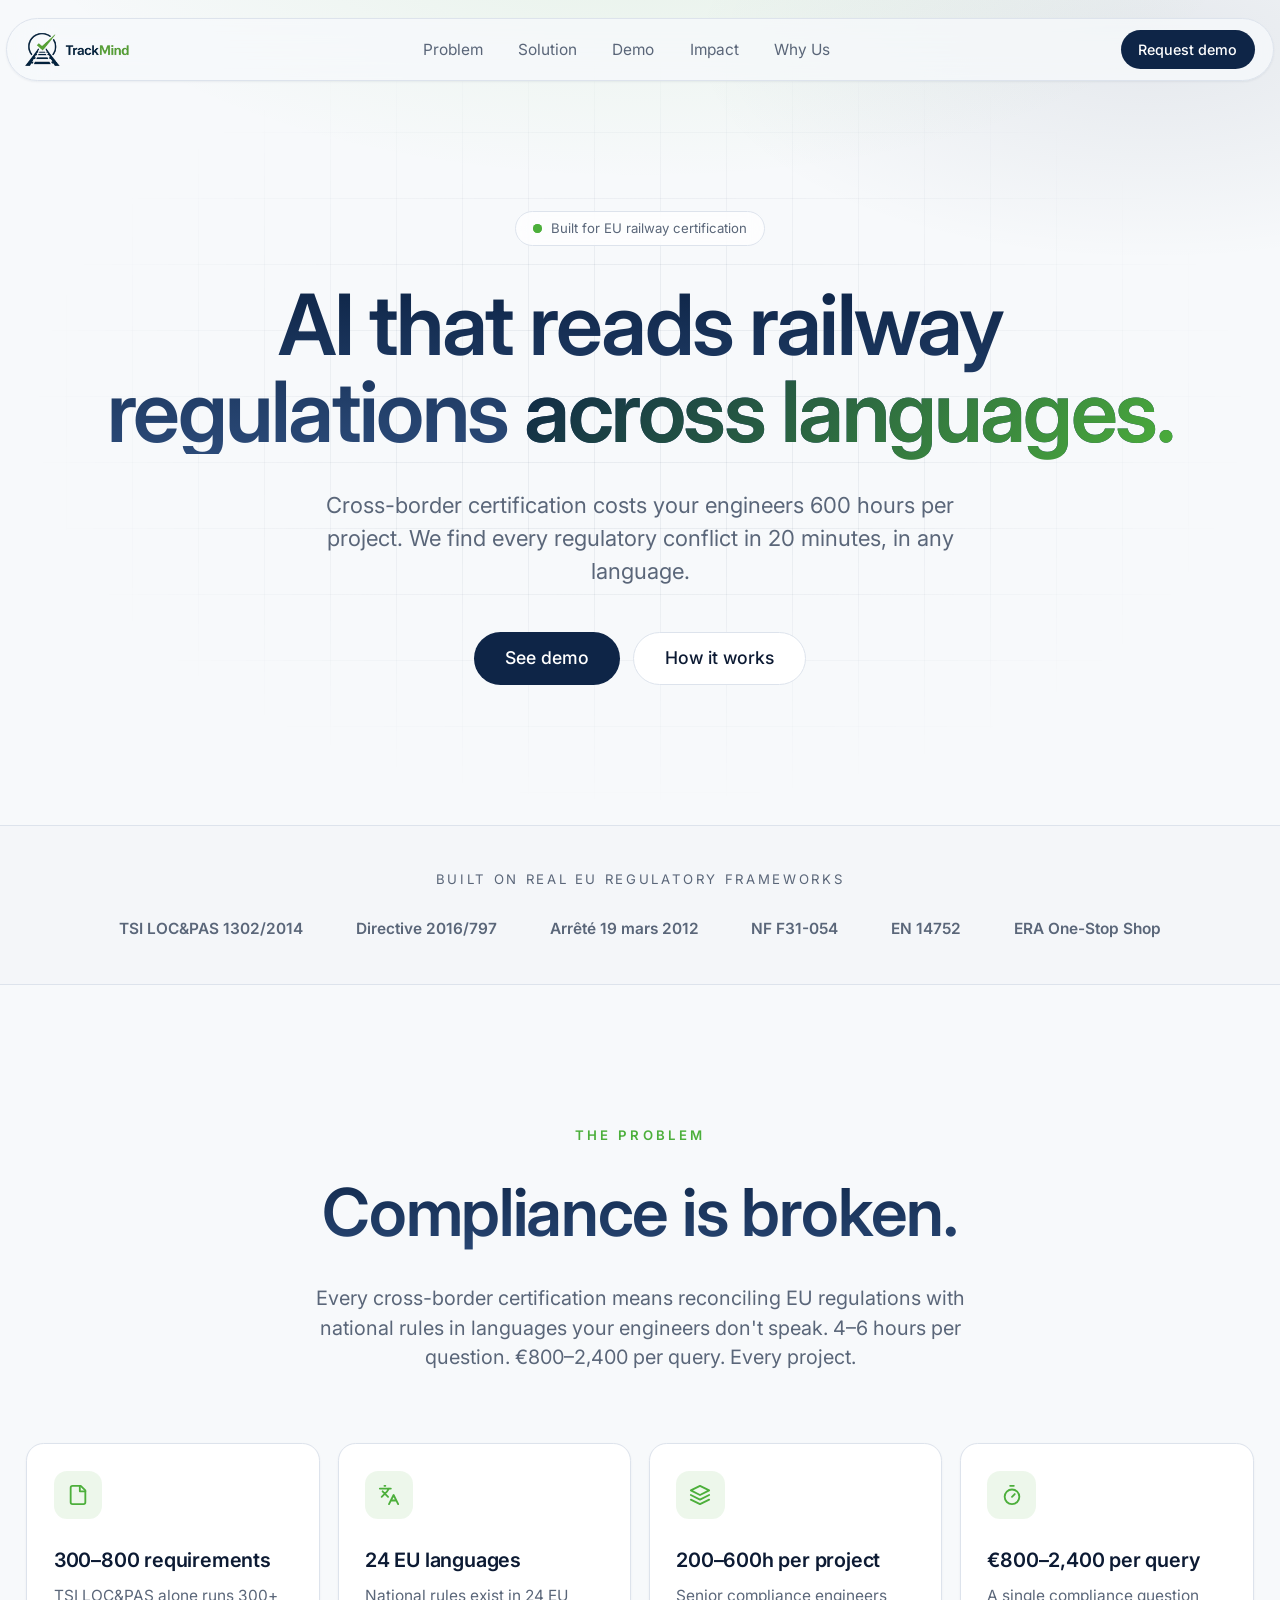
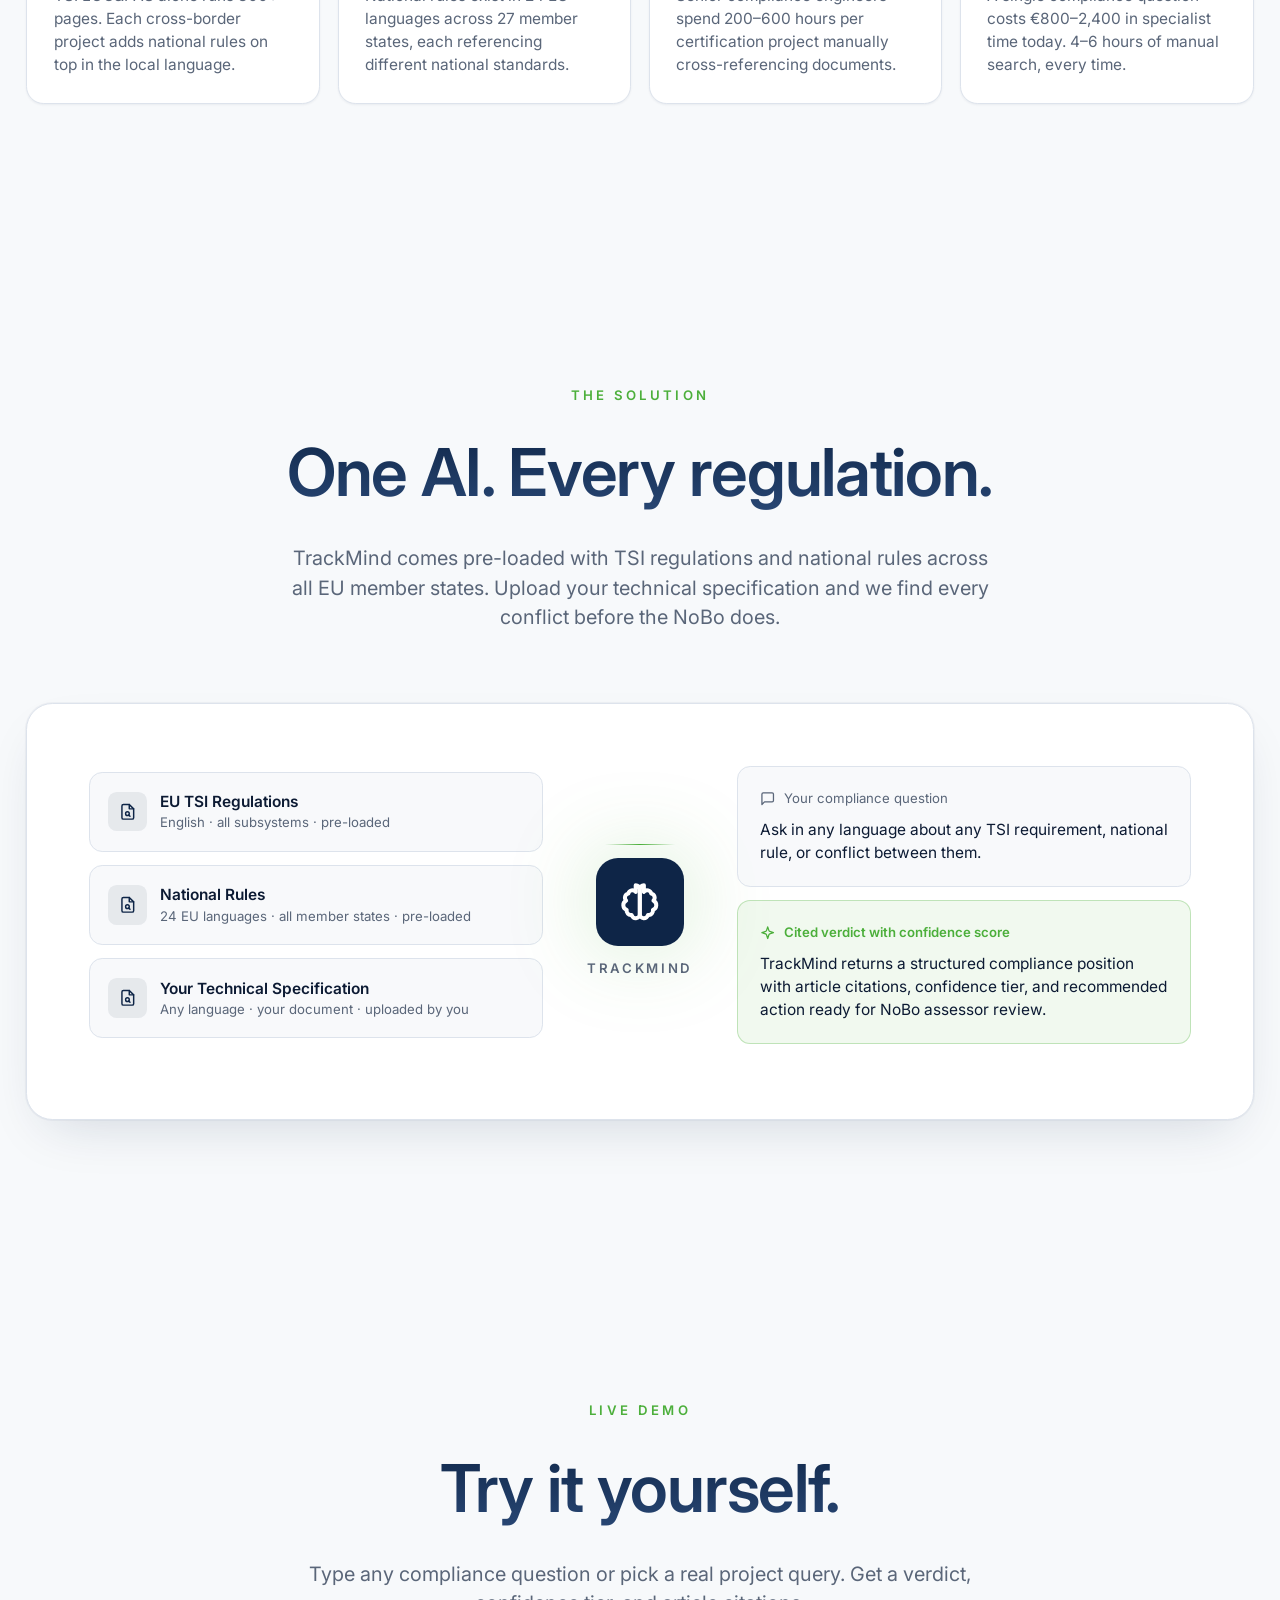
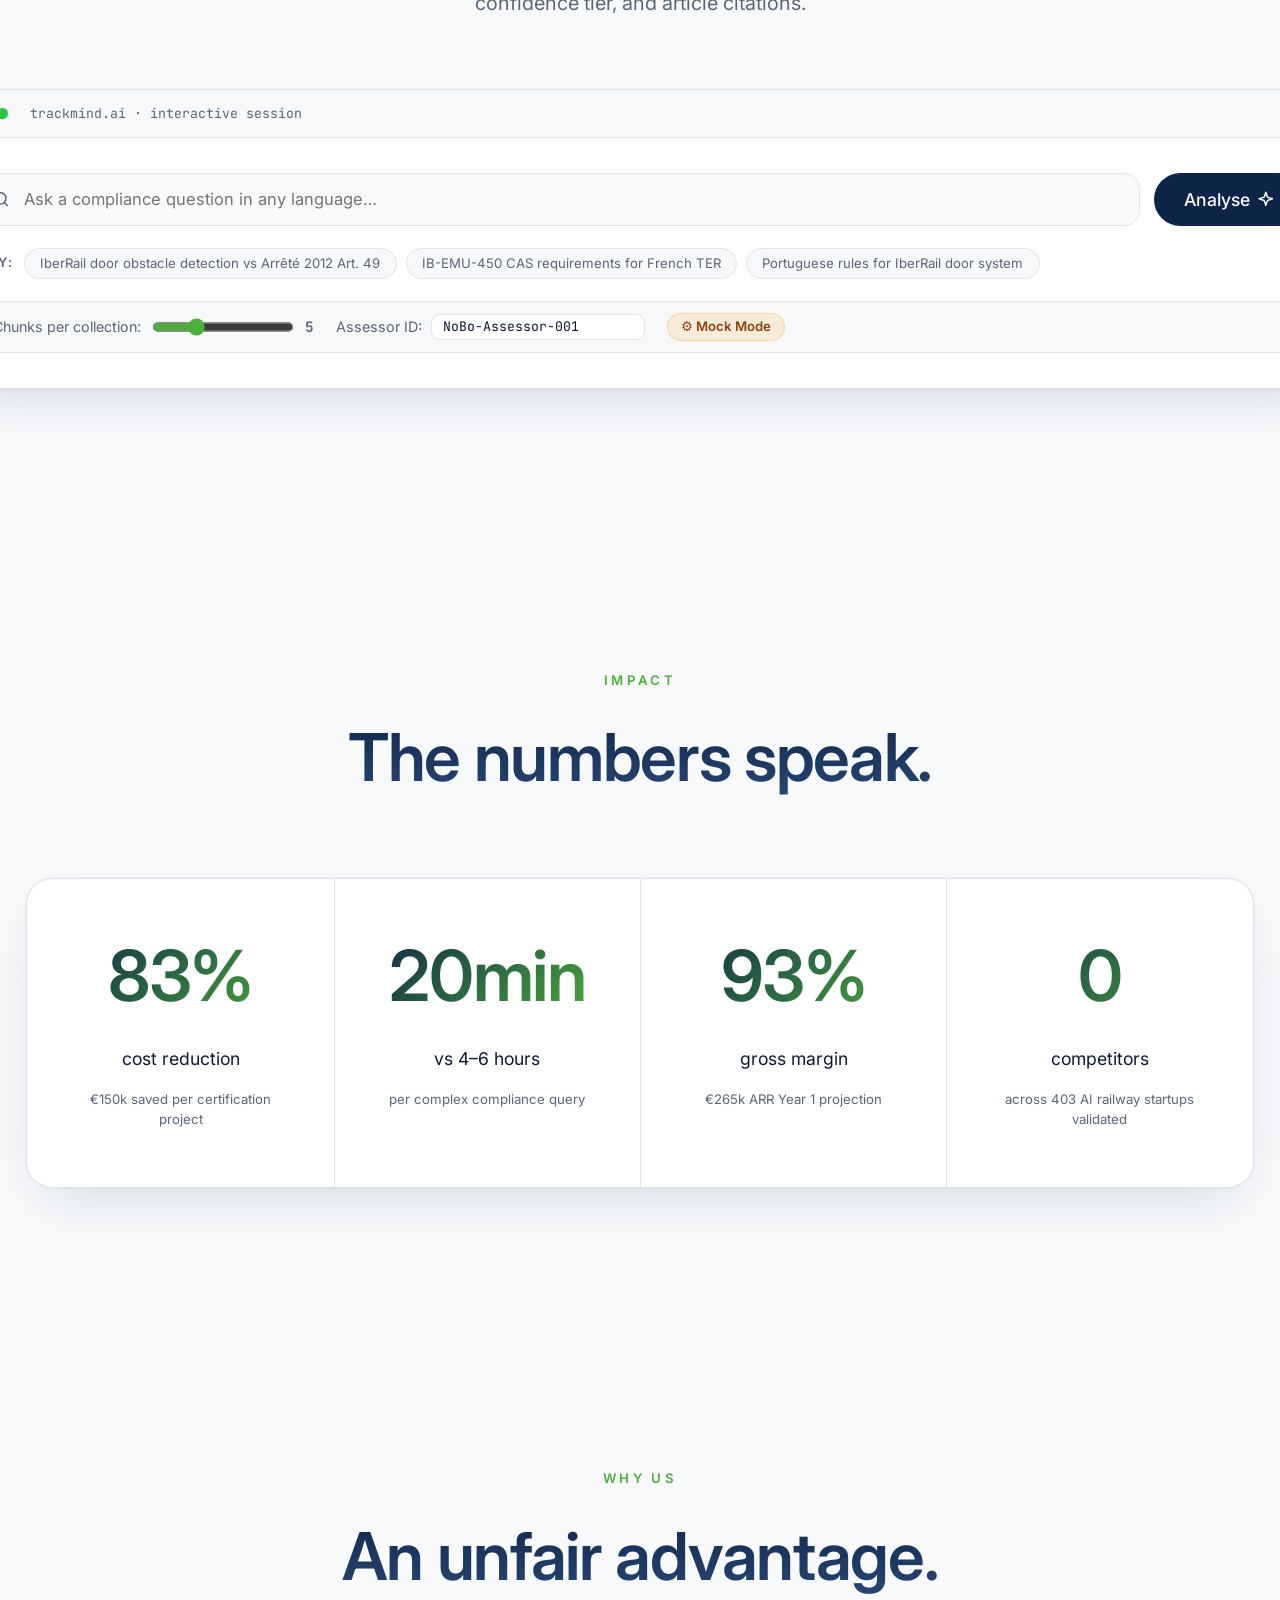
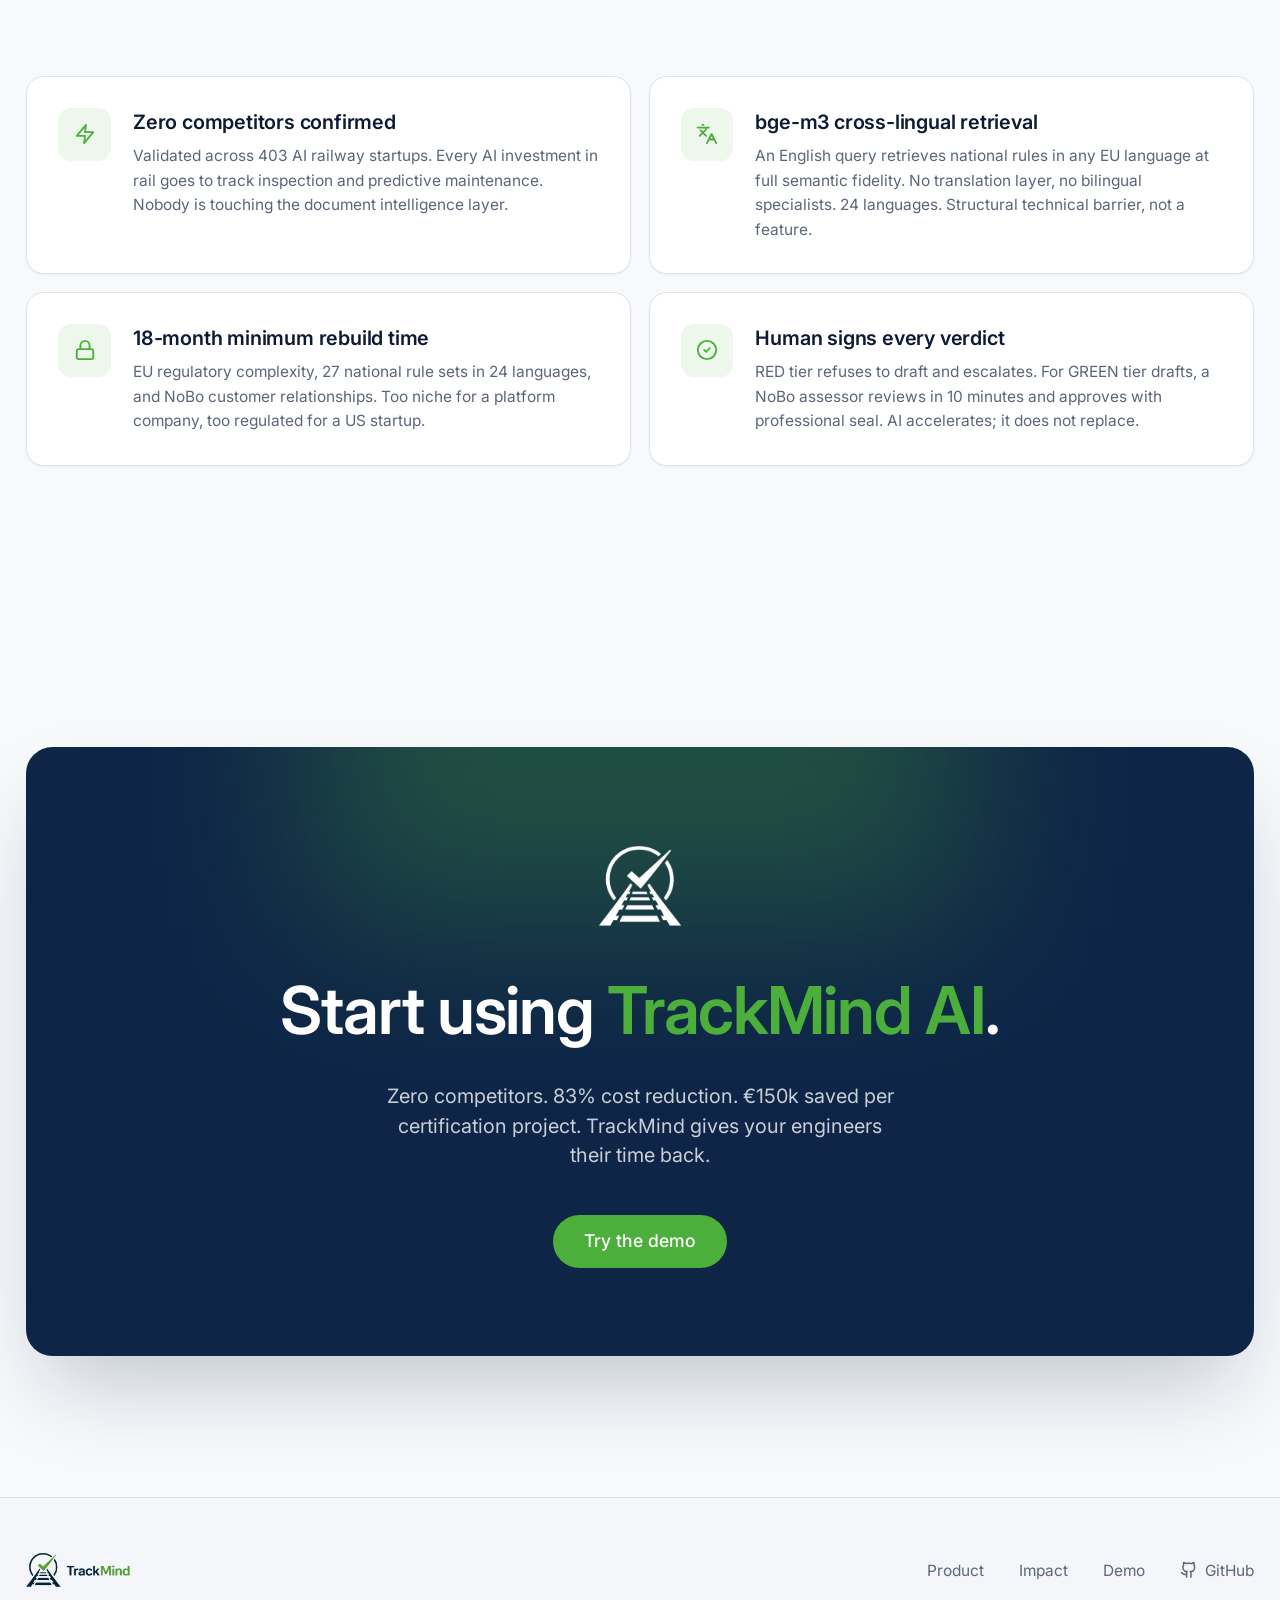
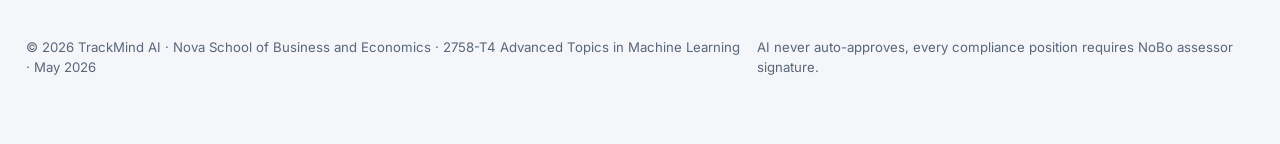
==== commit 64b59d70: "Update website text" ====
--- a/index.html
+++ b/index.html
@@ -36,6 +36,7 @@
   html { scroll-behavior: smooth; }
   body {
     margin: 0;
+    zoom: 1.10;
     font-family: 'Inter', system-ui, -apple-system, sans-serif;
     color: var(--foreground);
     background: var(--background);
@@ -52,7 +53,7 @@
   input { font-family: inherit; }
   ::selection { background: rgba(76,175,59,.25); }
 
-  .container { max-width: 1152px; margin: 0 auto; padding: 0 24px; }
+  .container { max-width: 1200px; margin: 0 auto; padding: 0 24px; }
   .text-gradient { background: var(--gradient-text); -webkit-background-clip: text; background-clip: text; color: transparent; }
   .text-gradient-accent { background: var(--gradient-accent); -webkit-background-clip: text; background-clip: text; color: transparent; }
   .grid-bg {
@@ -163,7 +164,22 @@
   .brain-wrap { display: flex; flex-direction: column; align-items: center; gap: 12px; }
   .brain-line { display: none; width: 64px; height: 1px; background: linear-gradient(90deg, transparent, var(--accent), transparent); }
   @media (min-width: 768px) { .brain-line { display: block; } }
-  .brain-box { display: grid; place-items: center; width: 80px; height: 80px; background: var(--primary); color: #fff; border-radius: 20px; box-shadow: var(--shadow-glow); animation: pulse-glow 4s ease-in-out infinite; }
+  .brain-box {
+    display: grid;
+    place-items: center;
+    width: 80px;
+    height: 80px;
+    background: var(--primary);
+    color: #fff;
+    border-radius: 20px;
+    box-shadow: var(--shadow-glow);
+    animation: pulse-glow 4s ease-in-out infinite;
+  }
+
+  .brain-box svg {
+    width: 36px;
+    height: 36px;
+  }  
   .brain-box svg { width: 36px; height: 36px; }
   @keyframes pulse-glow { 0%,100% { transform: scale(1); opacity: .92; } 50% { transform: scale(1.04); opacity: 1; } }
   .brain-label { font-size: 12px; font-weight: 600; letter-spacing: .2em; text-transform: uppercase; color: var(--muted-foreground); }
@@ -362,7 +378,10 @@
   <symbol id="i-timer" viewBox="0 0 24 24" fill="none" stroke="currentColor" stroke-width="2" stroke-linecap="round" stroke-linejoin="round"><path d="M10 2h4M12 14l3-3M12 22a8 8 0 1 0 0-16 8 8 0 0 0 0 16z"/></symbol>
   <symbol id="i-search" viewBox="0 0 24 24" fill="none" stroke="currentColor" stroke-width="2" stroke-linecap="round" stroke-linejoin="round"><circle cx="11" cy="11" r="8"/><path d="m21 21-4.3-4.3"/></symbol>
   <symbol id="i-file-search" viewBox="0 0 24 24" fill="none" stroke="currentColor" stroke-width="2" stroke-linecap="round" stroke-linejoin="round"><path d="M14 2H6a2 2 0 0 0-2 2v16a2 2 0 0 0 2 2h12a2 2 0 0 0 2-2V8z"/><path d="M14 2v6h6"/><circle cx="11.5" cy="14.5" r="2.5"/><path d="M13.3 16.3 15 18"/></symbol>
-  <symbol id="i-brain" viewBox="0 0 24 24" fill="none" stroke="currentColor" stroke-width="2" stroke-linecap="round" stroke-linejoin="round"><path d="M9.5 2A2.5 2.5 0 0 1 12 4.5v15a2.5 2.5 0 0 1-4.96.44 2.5 2.5 0 0 1-2.96-3.08 3 3 0 0 1-.34-5.58 2.5 2.5 0 0 1 1.32-4.24 2.5 2.5 0 0 1 4.44-1.04Z"/><path d="M14.5 2A2.5 2.5 0 0 0 12 4.5v15a2.5 2.5 0 0 0 4.96.44 2.5 2.5 0 0 0 2.96-3.08 3 3 0 0 0 .34-5.58 2.5 2.5 0 0 0-1.32-4.24 2.5 2.5 0 0 0-4.44-1.04Z"/></symbol>
+  <symbol id="i-brain" viewBox="0 0 24 24" fill="none" stroke="currentColor" stroke-width="2.4" stroke-linecap="round" stroke-linejoin="round">
+    <path d="M9.5 2A2.5 2.5 0 0 1 12 4.5v15a2.5 2.5 0 0 1-4.96.44 2.5 2.5 0 0 1-2.96-3.08 3 3 0 0 1-.34-5.58 2.5 2.5 0 0 1 1.32-4.24 2.5 2.5 0 0 1 4.44-1.04Z"/>
+    <path d="M14.5 2A2.5 2.5 0 0 0 12 4.5v15a2.5 2.5 0 0 0 4.96.44 2.5 2.5 0 0 0 2.96-3.08 3 3 0 0 0 .34-5.58 2.5 2.5 0 0 0-1.32-4.24 2.5 2.5 0 0 0-4.44-1.04Z"/>
+  </symbol>
   <symbol id="i-message" viewBox="0 0 24 24" fill="none" stroke="currentColor" stroke-width="2" stroke-linecap="round" stroke-linejoin="round"><path d="M21 15a2 2 0 0 1-2 2H7l-4 4V5a2 2 0 0 1 2-2h14a2 2 0 0 1 2 2z"/></symbol>
   <symbol id="i-sparkles" viewBox="0 0 24 24" fill="none" stroke="currentColor" stroke-width="2" stroke-linecap="round" stroke-linejoin="round"><path d="m12 3-1.9 5.8a2 2 0 0 1-1.3 1.3L3 12l5.8 1.9a2 2 0 0 1 1.3 1.3L12 21l1.9-5.8a2 2 0 0 1 1.3-1.3L21 12l-5.8-1.9a2 2 0 0 1-1.3-1.3z"/></symbol>
   <symbol id="i-upload" viewBox="0 0 24 24" fill="none" stroke="currentColor" stroke-width="2" stroke-linecap="round" stroke-linejoin="round"><path d="M21 15v4a2 2 0 0 1-2 2H5a2 2 0 0 1-2-2v-4M17 8l-5-5-5 5M12 3v12"/></symbol>
@@ -400,8 +419,7 @@
   <div class="container">
     <div class="badge-pill anim-fade-in"><span class="ping-dot"></span>Built for EU railway certification</div>
     <h1 class="hero-title text-gradient anim-fade-in-slow">AI that reads railway regulations <span class="text-gradient-accent">across languages.</span></h1>
-    <p class="hero-sub anim-fade-in delay-200">From 6-hour compliance searches to 20 minutes. TrackMind AI reads TSI, national rules and manufacturer specs simultaneously, giving you cited, confidence-scored verdicts in any language.</p>
-    <div class="hero-ctas anim-fade-in delay-350">
+    <p class="hero-sub anim-fade-in delay-200">Cross-border certification costs your engineers 600 hours per project. We find every regulatory conflict in 20 minutes, in any language.</p>    <div class="hero-ctas anim-fade-in delay-350">
       <a href="#demo" class="btn btn-primary">See demo</a>      
       <a href="#solution" class="btn btn-outline">How it works</a>
     </div>
@@ -425,8 +443,7 @@
     <div class="sec-header">
       <p class="eyebrow">The problem</p>
       <h2 class="sec-title text-gradient">Compliance is broken.</h2>
-      <p class="sec-sub">Railway certification still runs on PDFs, post-its and patience. It's slow, expensive and error-prone.</p>
-    </div>
+      <p class="sec-sub">Every cross-border certification means reconciling EU regulations with national rules in languages your engineers don't speak. 4–6 hours per question. €800–2,400 per query. Every project.</p>    </div>
     <div class="grid grid-4">
       <div class="card"><div class="card-icon"><svg><use href="#i-files"/></svg></div><h3 class="card-title">300–800 requirements</h3><p class="card-desc">TSI LOC&amp;PAS alone runs 300+ pages. Each cross-border project adds national rules on top in the local language.</p></div>
       <div class="card"><div class="card-icon"><svg><use href="#i-languages"/></svg></div><h3 class="card-title">24 EU languages</h3><p class="card-desc">National rules exist in 24 EU languages across 27 member states, each referencing different national standards.</p></div>
@@ -442,14 +459,13 @@
     <div class="sec-header">
       <p class="eyebrow">The solution</p>
       <h2 class="sec-title text-gradient">One AI. Every regulation.</h2>
-      <p class="sec-sub">TrackMind AI ingests TSI, national rules in their original language, and manufacturer specs answering certification questions with citations you can defend before a NoBo assessor.</p>
-    </div>
+      <p class="sec-sub">TrackMind comes pre-loaded with TSI regulations and national rules across all EU member states. Upload your technical specification and we find every conflict before the NoBo does.</p>    </div>
     <div class="solution">
       <div class="solution-grid">
         <div>
-          <div class="input-row"><div class="icon"><svg><use href="#i-file-search"/></svg></div><div><div class="lab">LOC&amp;PAS TSI</div><div class="sub">English · EU regulation</div></div></div>
-          <div class="input-row"><div class="icon"><svg><use href="#i-file-search"/></svg></div><div><div class="lab">Arrêté 19 mars 2012</div><div class="sub">French · national rule</div></div></div>
-          <div class="input-row"><div class="icon"><svg><use href="#i-file-search"/></svg></div><div><div class="lab">IberRail IB-EMU-450 Spec</div><div class="sub">English · manufacturer doc</div></div></div>
+          <div class="input-row"><div class="icon"><svg><use href="#i-file-search"/></svg></div><div><div class="lab">EU TSI Regulations</div><div class="sub">English · all subsystems · pre-loaded</div></div></div>          
+          <div class="input-row"><div class="icon"><svg><use href="#i-file-search"/></svg></div><div><div class="lab">National Rules</div><div class="sub">24 EU languages · all member states · pre-loaded</div></div></div>          
+          <div class="input-row"><div class="icon"><svg><use href="#i-file-search"/></svg></div><div><div class="lab">Your Technical Specification</div><div class="sub">Any language · your document · uploaded by you</div></div></div>
         </div>
         <div class="brain-wrap">
           <div class="brain-line"></div>
@@ -458,12 +474,12 @@
         </div>
         <div>
           <div class="qa-box">
-            <div class="label"><svg><use href="#i-message"/></svg> Query in English</div>
-            <p>"Does IberRail's door obstacle detection satisfy Arrêté 2012 Article 49?"</p>
+            <div class="label"><svg><use href="#i-message"/></svg> Your compliance question</div>
+            <p>Ask in any language about any TSI requirement, national rule, or conflict between them.</p>
           </div>
           <div class="qa-box accent">
-            <div class="label"><svg><use href="#i-sparkles"/></svg> CONFLICT DETECTED · GREEN 92%</div>
-            <p>TSI Art. 4.2.3.1 → EN 14752 (single position). Arrêté Art. 49 via NF F31-054 → 5 height positions, 1.5 J kinetic limit. Existing FAT insufficient for French RFN authorisation.</p>
+            <div class="label"><svg><use href="#i-sparkles"/></svg> Cited verdict with confidence score</div>
+            <p>TrackMind returns a structured compliance position with article citations, confidence tier, and recommended action ready for NoBo assessor review.</p>
           </div>
         </div>
       </div>
@@ -636,7 +652,7 @@
     </div>
     <div class="grid grid-2">
       <div class="card moat-card"><div class="icon"><svg><use href="#i-zap"/></svg></div><div><h3>Zero competitors confirmed</h3><p>Validated across 403 AI railway startups. Every AI investment in rail goes to track inspection and predictive maintenance. Nobody is touching the document intelligence layer.</p></div></div>
-      <div class="card moat-card"><div class="icon"><svg><use href="#i-languages"/></svg></div><div><h3>bge-m3 cross-lingual retrieval</h3><p>English query retrieves French national rules at full semantic fidelity. No translation layer, no bilingual specialists. 24 EU languages. Structural technical barrier, not a feature.</p></div></div>
+      <div class="card moat-card"><div class="icon"><svg><use href="#i-languages"/></svg></div><div><h3>bge-m3 cross-lingual retrieval</h3><p>An English query retrieves national rules in any EU language at full semantic fidelity. No translation layer, no bilingual specialists. 24 languages. Structural technical barrier, not a feature.</p></div></div>
       <div class="card moat-card"><div class="icon"><svg><use href="#i-lock"/></svg></div><div><h3>18-month minimum rebuild time</h3><p>EU regulatory complexity, 27 national rule sets in 24 languages, and NoBo customer relationships. Too niche for a platform company, too regulated for a US startup.</p></div></div>
       <div class="card moat-card"><div class="icon"><svg><use href="#i-check"/></svg></div><div><h3>Human signs every verdict</h3><p>RED tier refuses to draft and escalates. For GREEN tier drafts, a NoBo assessor reviews in 10 minutes and approves with professional seal. AI accelerates; it does not replace.</p></div></div>
     </div>
@@ -649,8 +665,7 @@
     <div class="cta-box">
       <div class="content">
         <img src="logo_images/trackmind_logo_white.png" class="cta-logo" style="object-fit:contain;">        <h2 class="cta-title">Start using <span class="green">TrackMind AI</span>.</h2>
-        <p class="cta-sub">Cut weeks off your next certification cycle. The answer is in a French document, we find it in 20 minutes.</p>
-        <div class="cta-ctas">
+        <p class="cta-sub">Zero competitors. 83% cost reduction. €150k saved per certification project. TrackMind gives your engineers their time back.</p>        <div class="cta-ctas">
           <a href="#demo" class="btn btn-accent">Try the demo</a>        
         </div>
       </div>
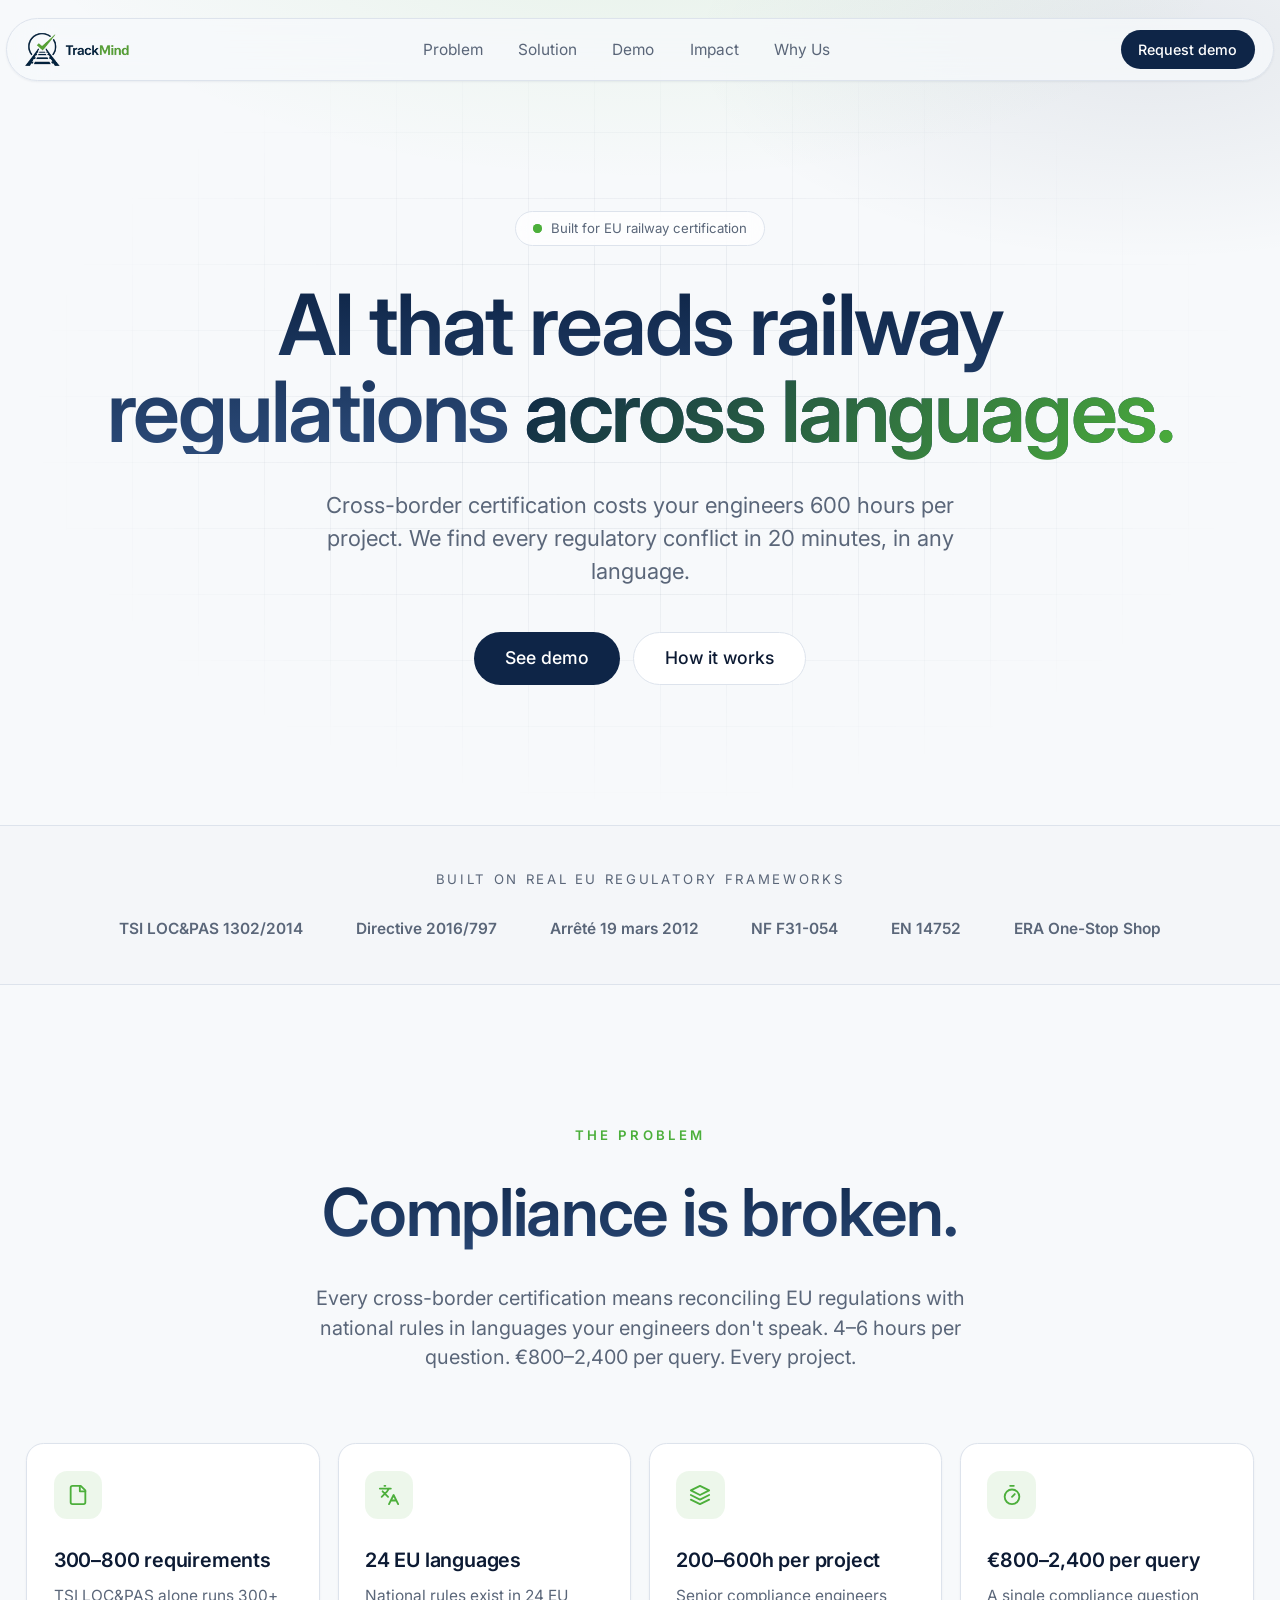
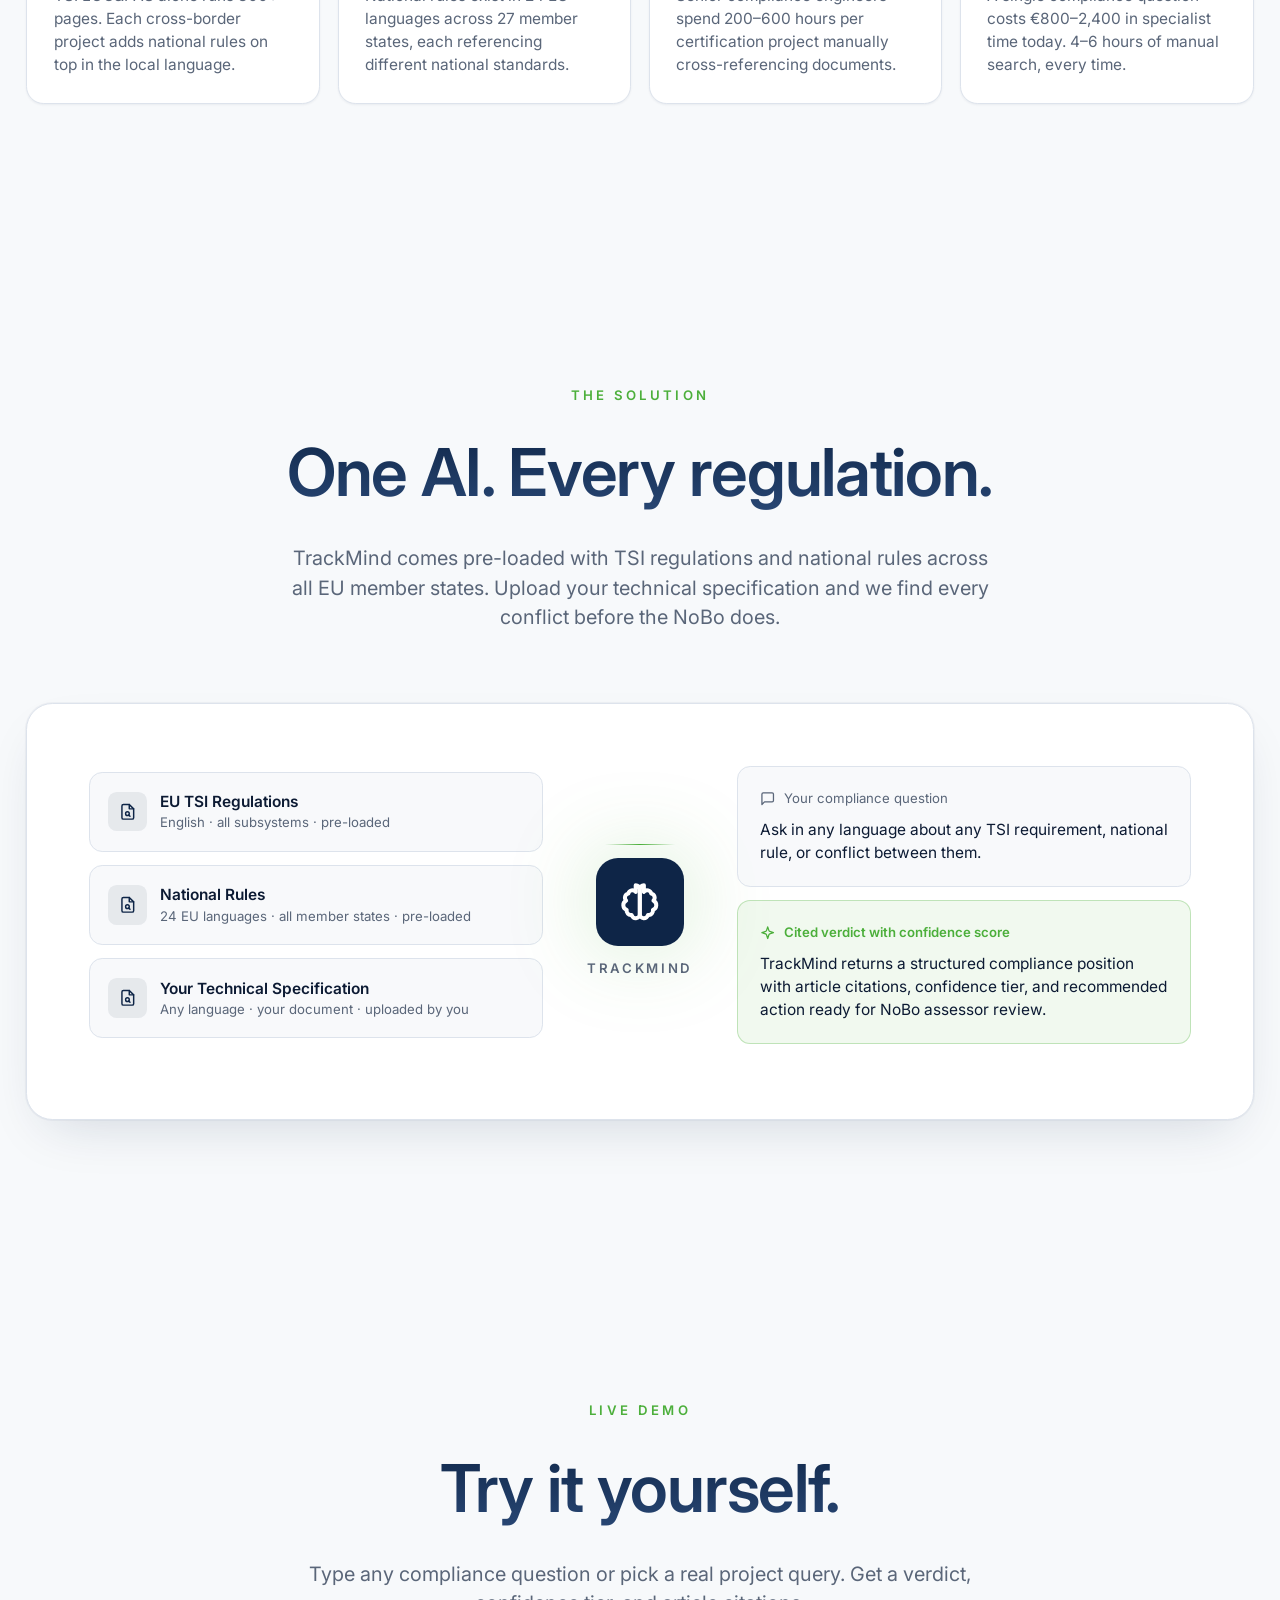
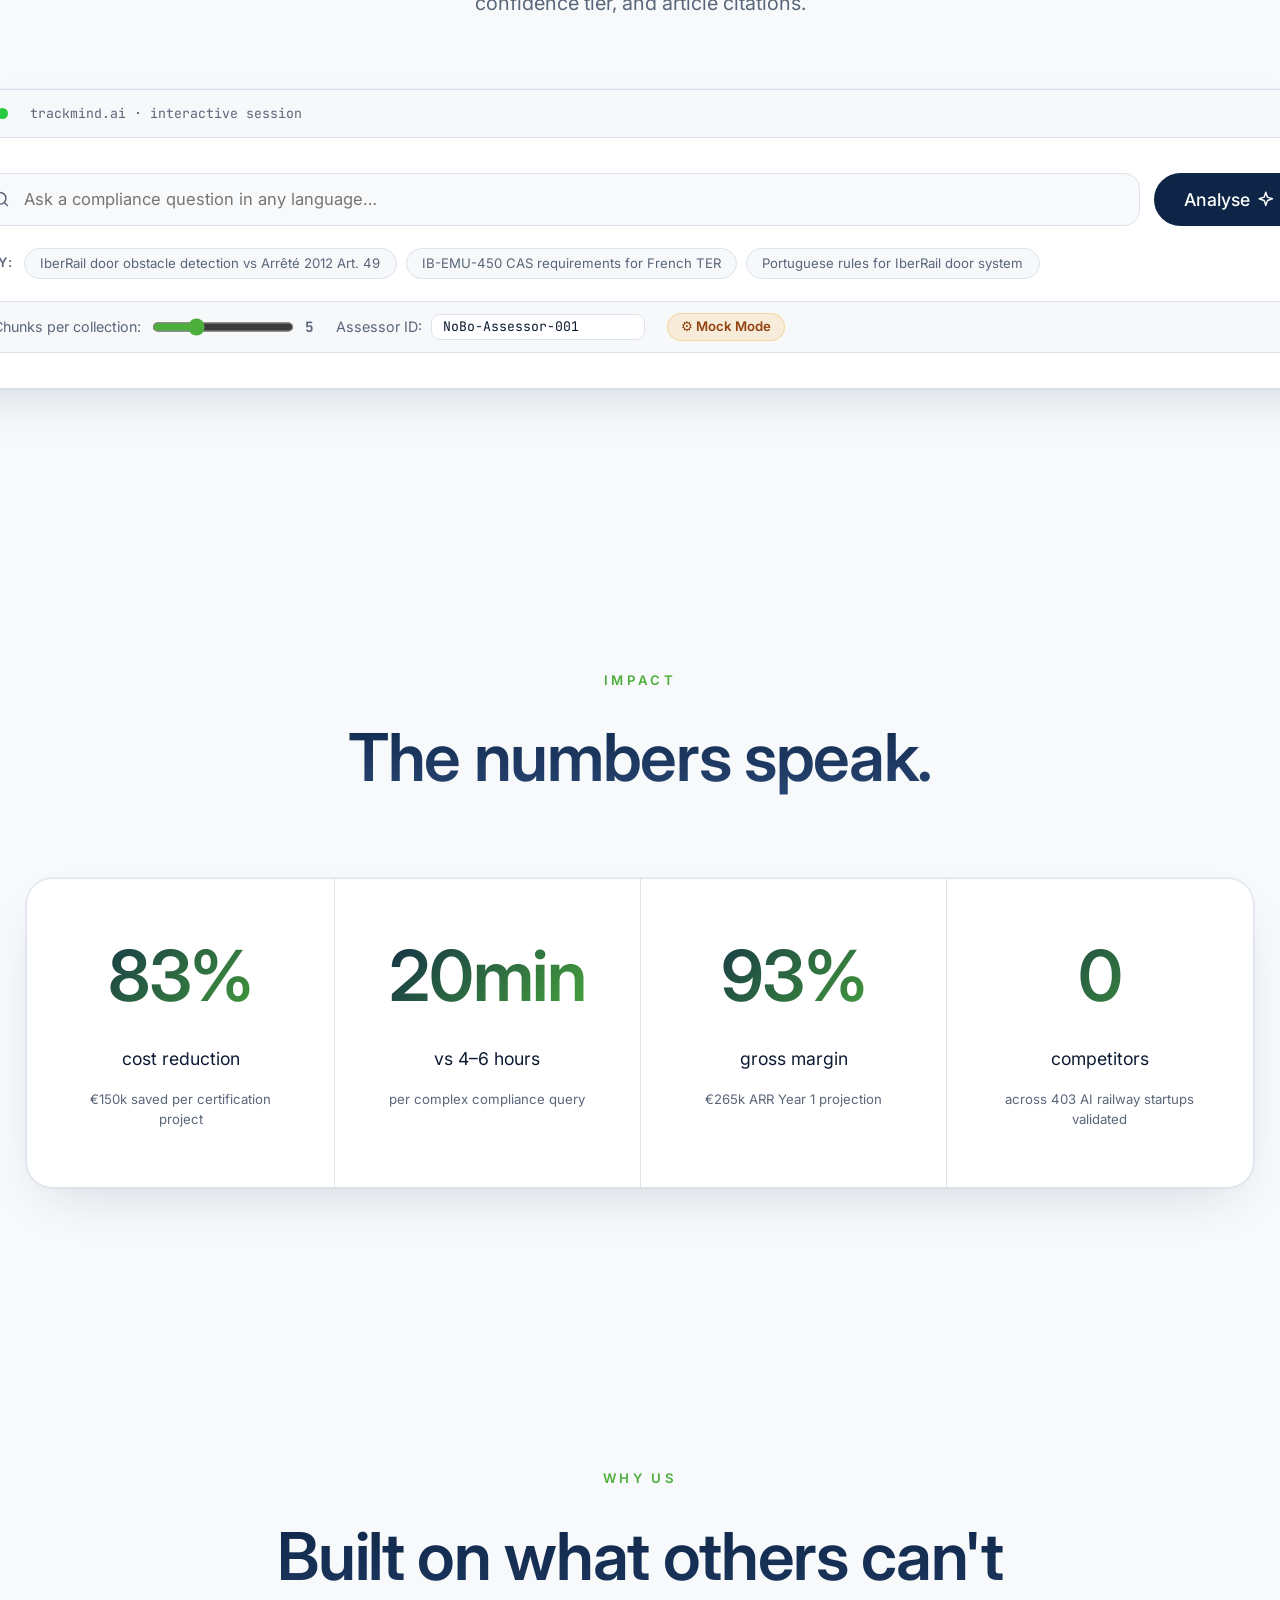
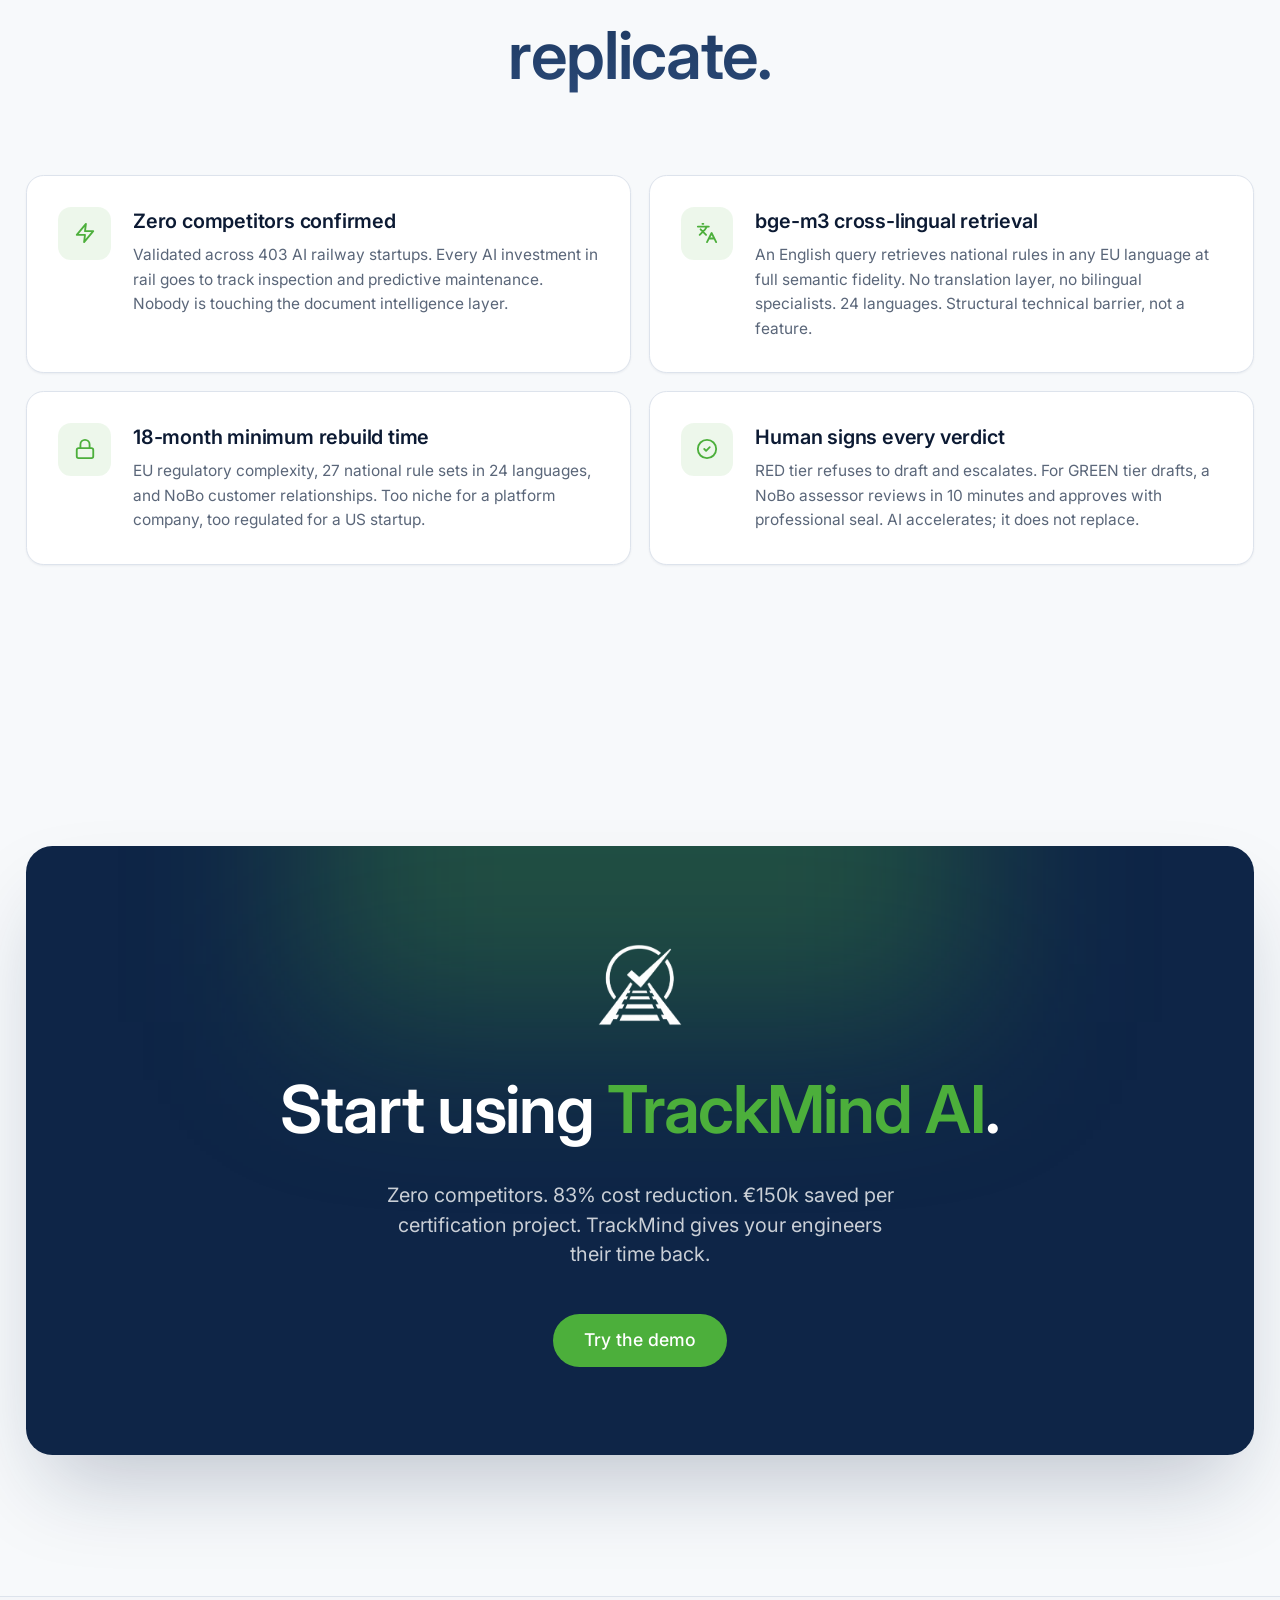
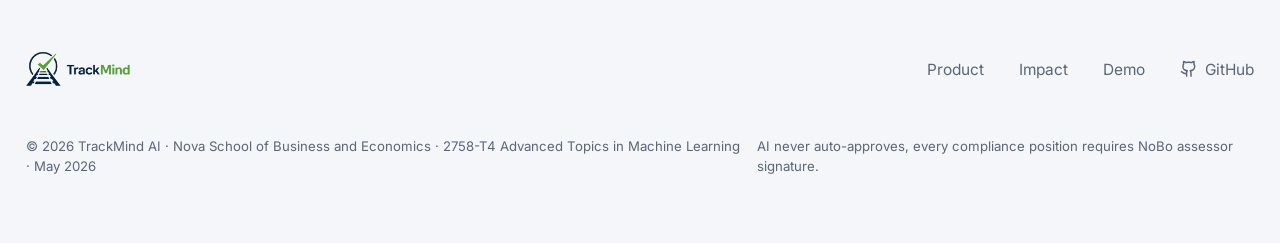
==== commit 27cddb17: "Add demo page" ====
--- a/index.html
+++ b/index.html
@@ -409,7 +409,7 @@
       <a href="#impact">Impact</a>
       <a href="#moat">Why Us</a>
     </nav>
-      <a href="#demo" class="btn btn-sm btn-primary">Request demo</a>  
+      <a href="/demo.html" class="btn btn-sm btn-primary">Request demo</a>  
     </div>
 </header>
 
@@ -648,7 +648,7 @@
   <div class="container">
     <div class="sec-header">
       <p class="eyebrow">Why us</p>
-      <h2 class="sec-title text-gradient">An unfair advantage.</h2>
+      <h2 class="sec-title text-gradient">Built on what others can't replicate.</h2>
     </div>
     <div class="grid grid-2">
       <div class="card moat-card"><div class="icon"><svg><use href="#i-zap"/></svg></div><div><h3>Zero competitors confirmed</h3><p>Validated across 403 AI railway startups. Every AI investment in rail goes to track inspection and predictive maintenance. Nobody is touching the document intelligence layer.</p></div></div>
@@ -666,7 +666,7 @@
       <div class="content">
         <img src="logo_images/trackmind_logo_white.png" class="cta-logo" style="object-fit:contain;">        <h2 class="cta-title">Start using <span class="green">TrackMind AI</span>.</h2>
         <p class="cta-sub">Zero competitors. 83% cost reduction. €150k saved per certification project. TrackMind gives your engineers their time back.</p>        <div class="cta-ctas">
-          <a href="#demo" class="btn btn-accent">Try the demo</a>        
+          <a href="/demo.html" class="btn btn-accent">Try the demo</a>        
         </div>
       </div>
     </div>
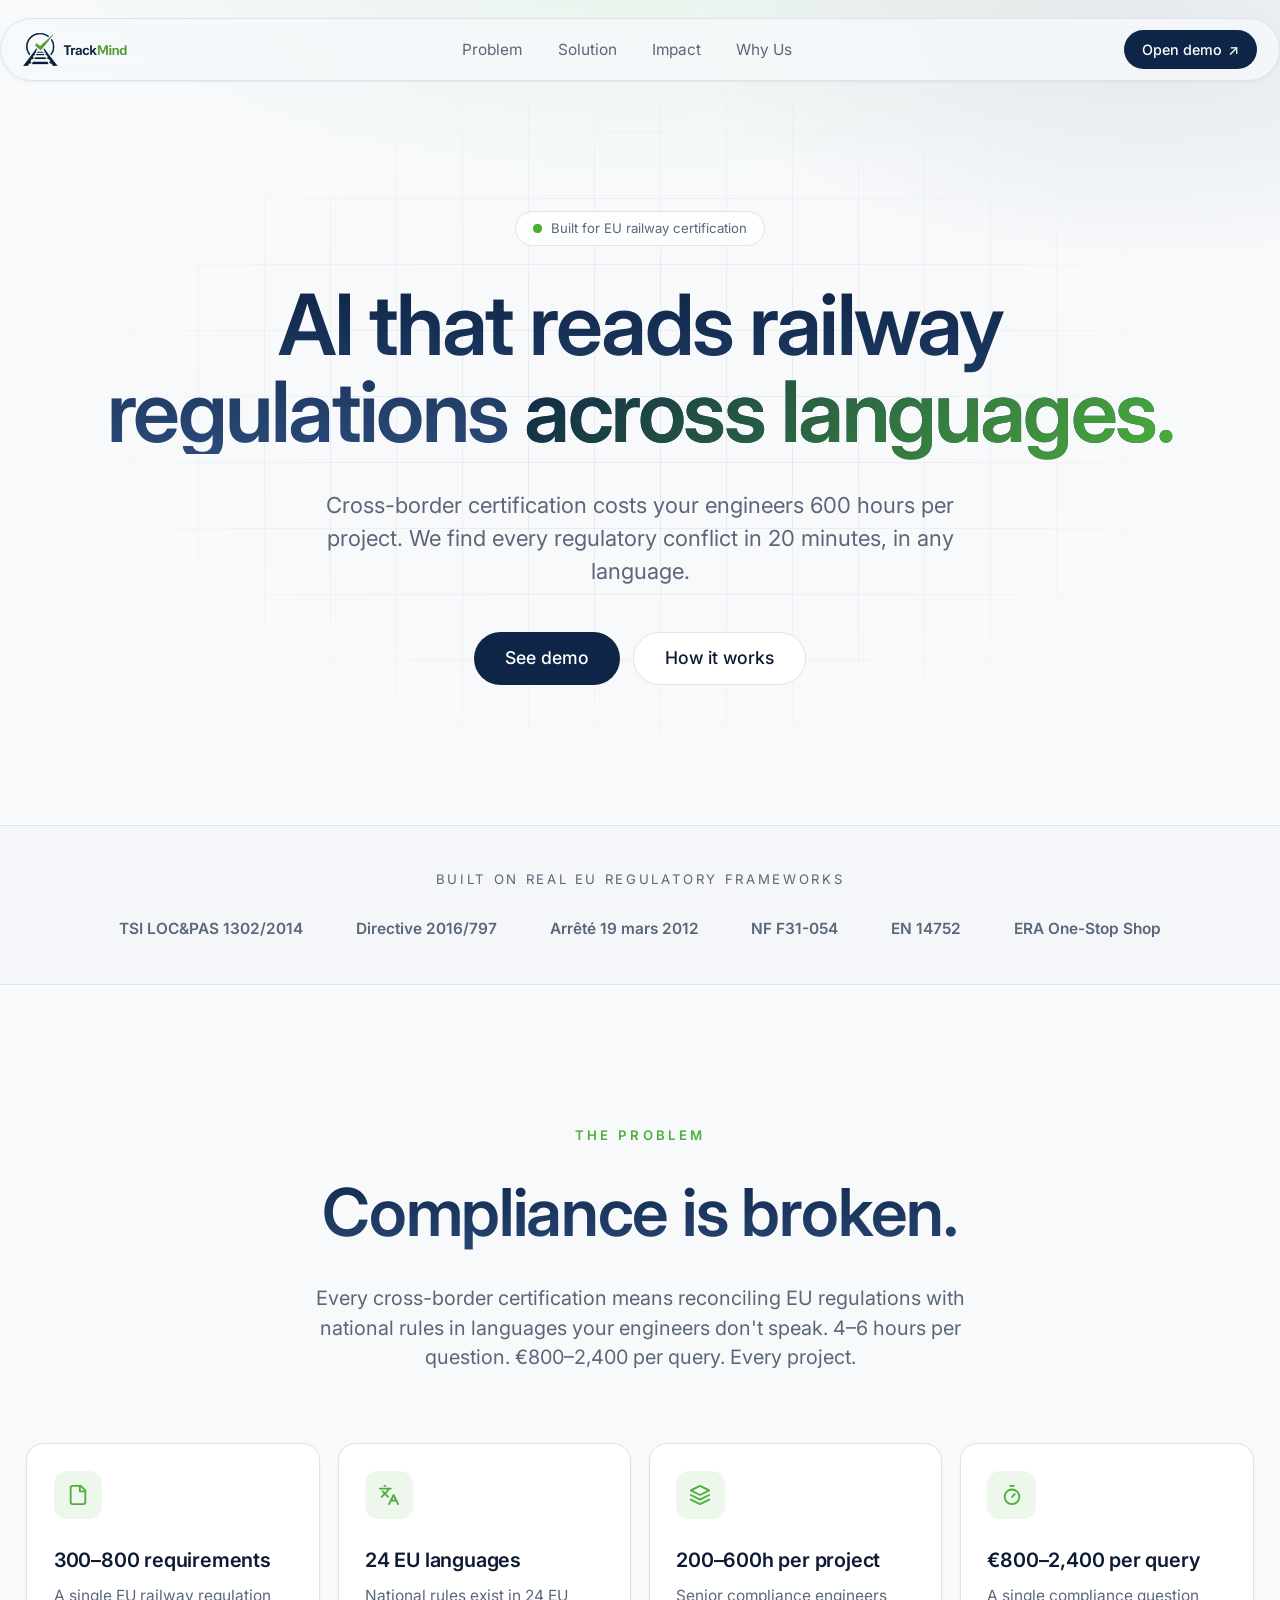
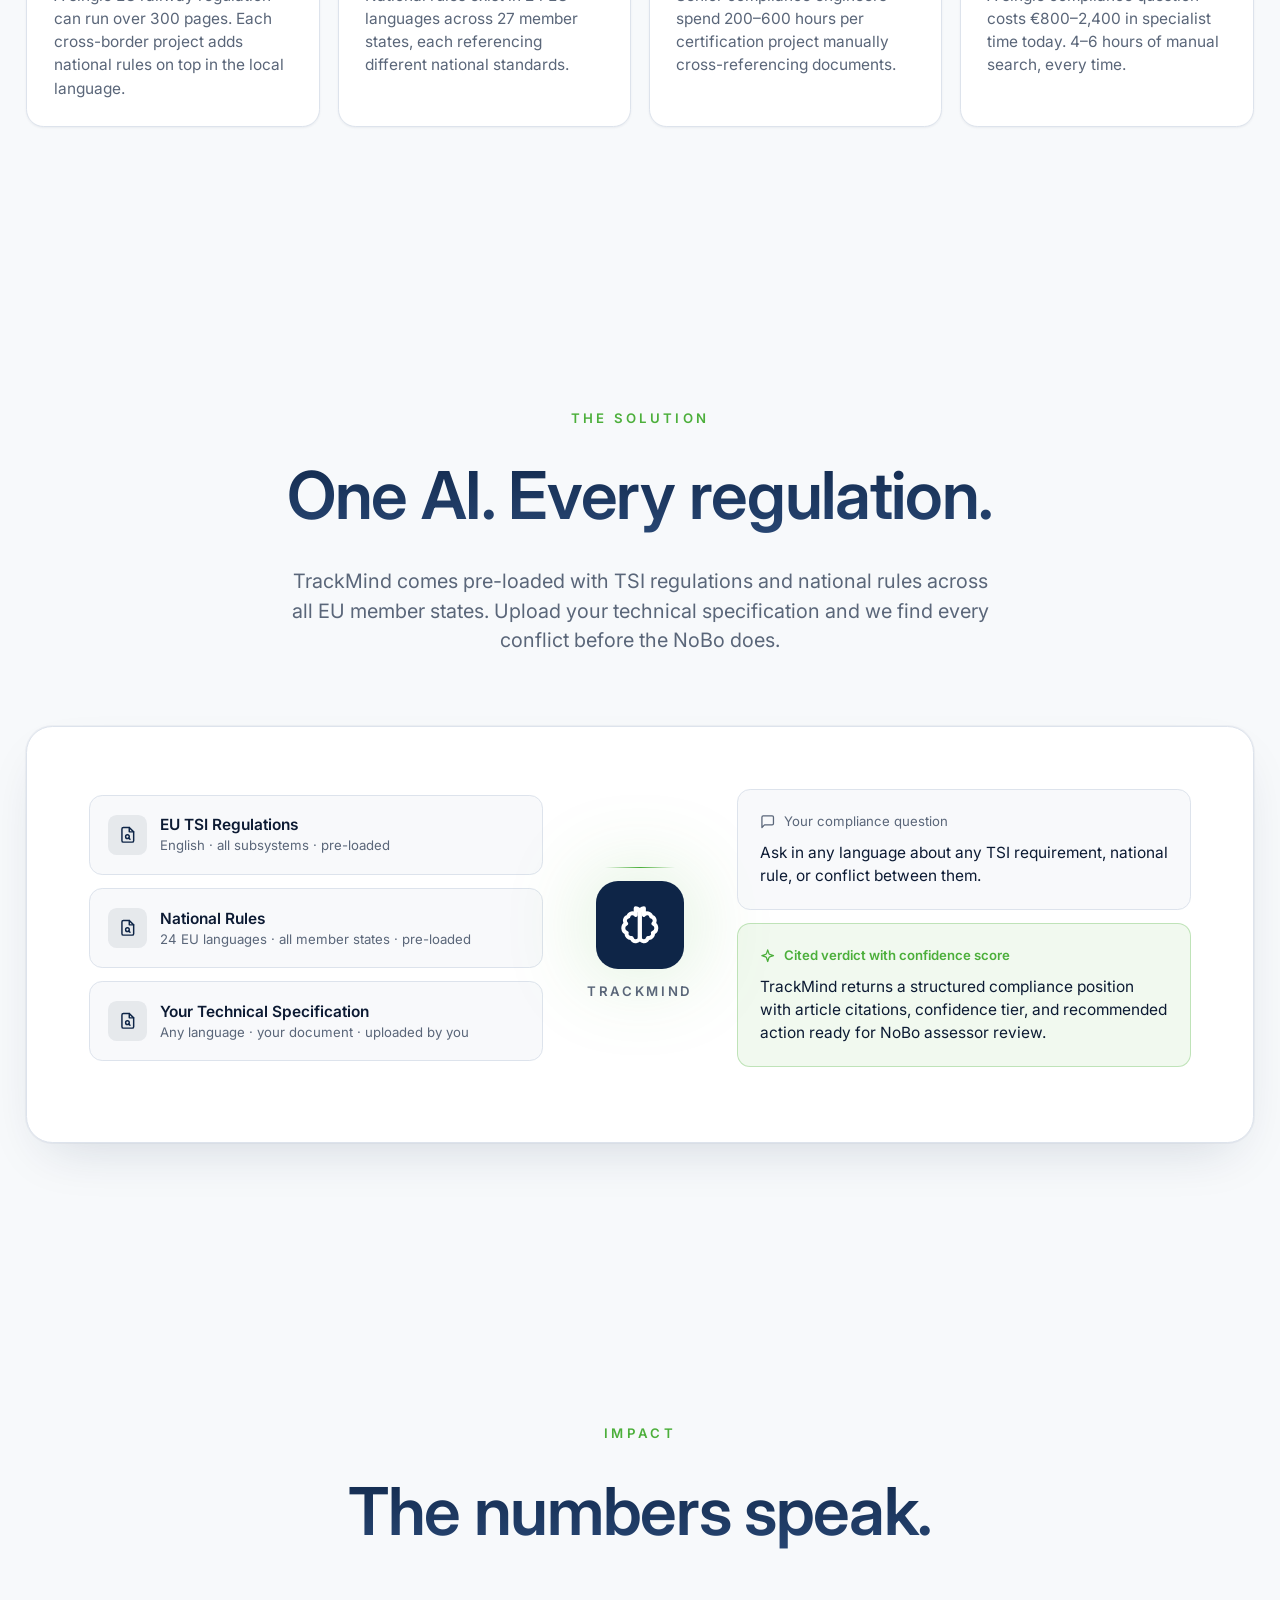
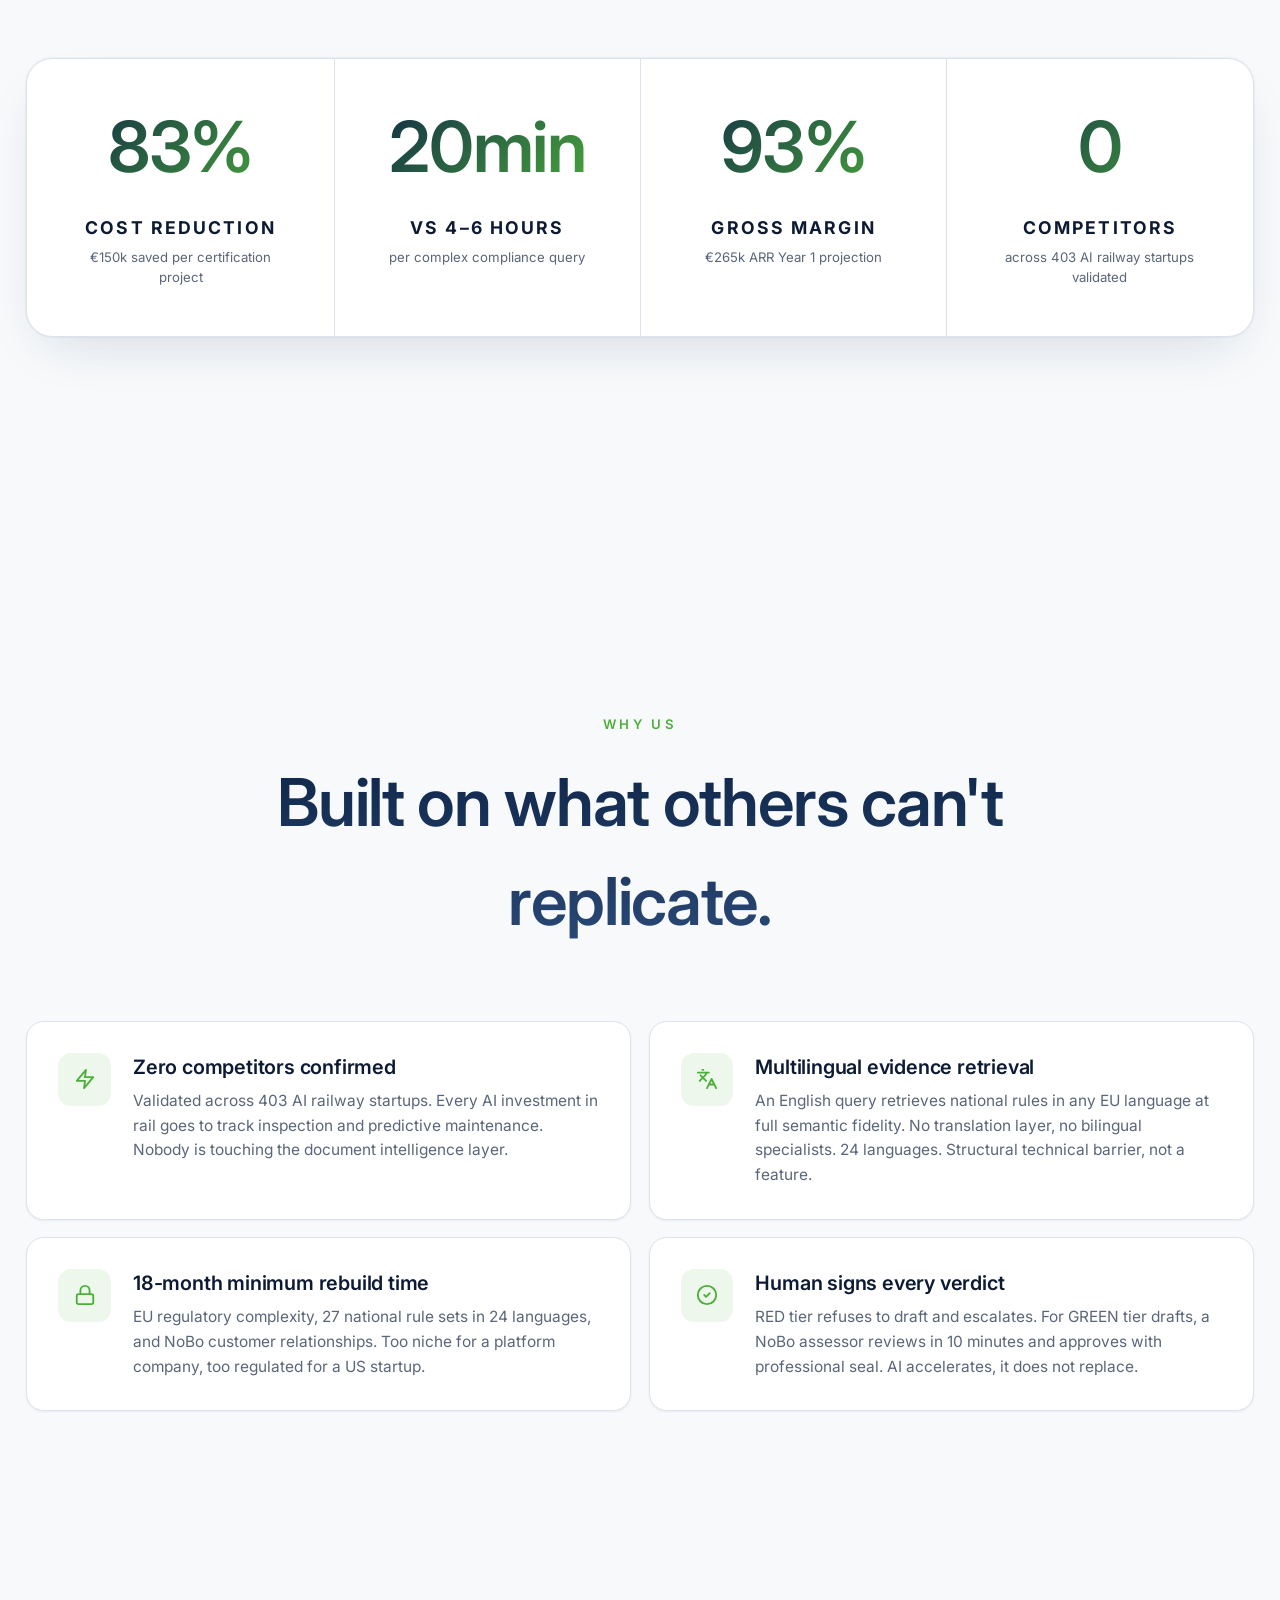
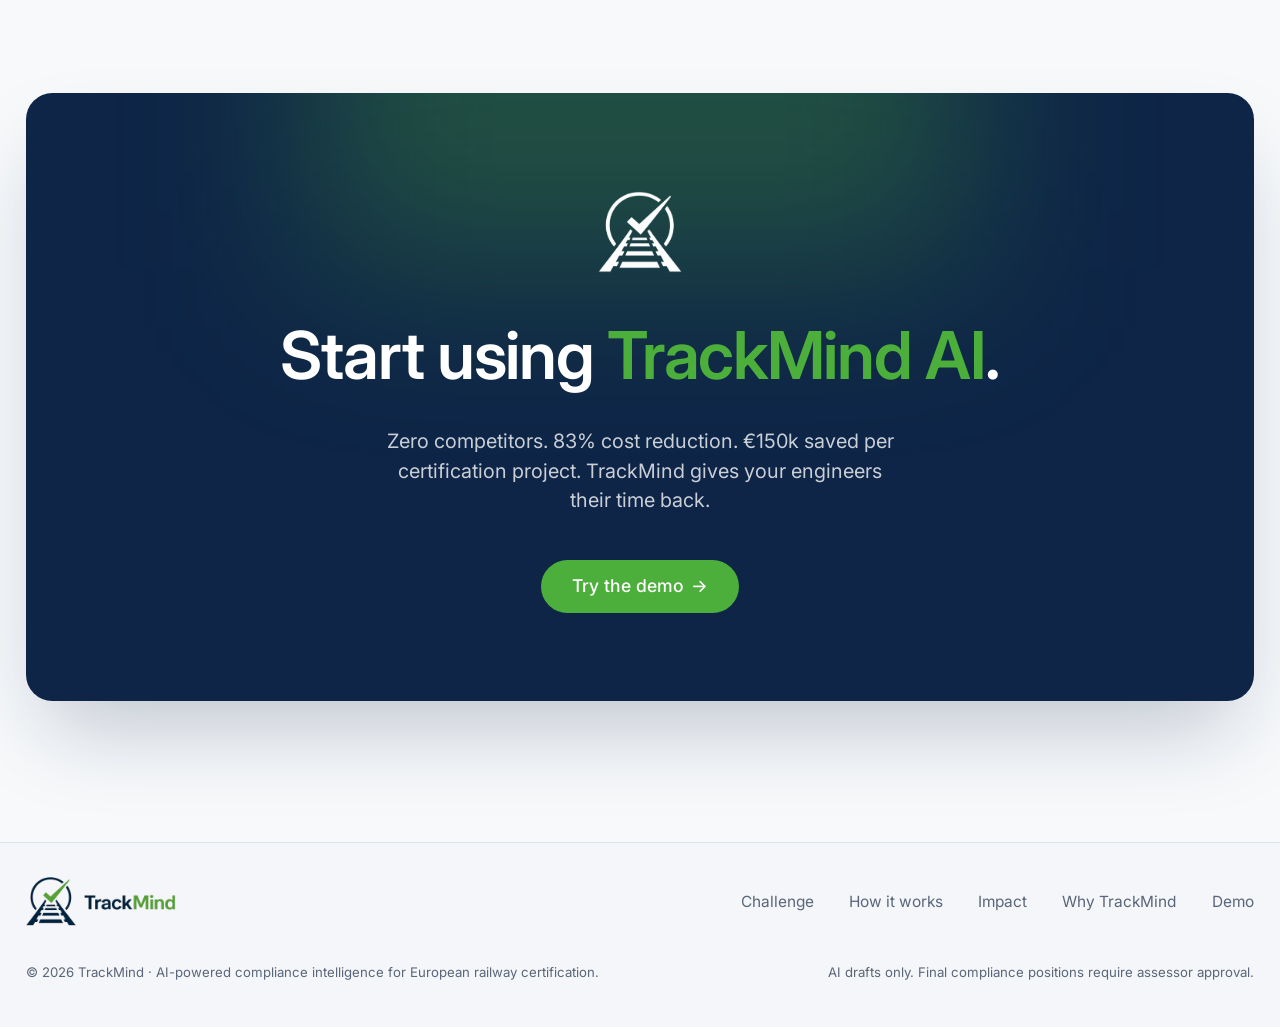
==== commit c3bd364c: "Improve demo page audit workflow" ====
--- a/index.html
+++ b/index.html
@@ -4,58 +4,12 @@
 <meta charset="UTF-8" />
 <meta name="viewport" content="width=device-width, initial-scale=1.0" />
 <title>TrackMind AI — EU Railway Compliance</title>
-<link rel="icon" type="image/png" href="trackmind_logo.png"><meta name="description" content="TrackMind AI reads TSI, national rules and technical specs across languages — turning 6-hour compliance searches into 20-minute cited answers." />
+<link rel="icon" type="image/png" href="trackmind_logo.png">
+<meta name="description" content="TrackMind AI reads TSI, national rules and technical specs across languages — turning 6-hour compliance searches into 20-minute cited answers." />
+<link rel="stylesheet" href="styles.css">
 <style>
-  @import url('https://fonts.googleapis.com/css2?family=Inter:wght@300;400;500;600;700;800;900&family=JetBrains+Mono:wght@400;500;600&display=swap');
-
-  :root {
-    --background: #f7f9fb;
-    --foreground: #0c1a33;
-    --card: #ffffff;
-    --muted: #eef1f5;
-    --muted-foreground: #5a6679;
-    --border: #dde3ec;
-    --primary: #0e2547;
-    --primary-foreground: #ffffff;
-    --accent: #4caf3b;
-    --accent-foreground: #ffffff;
-    --secondary: #eef1f5;
-    --warning: #f5a524;
-    --danger: #e0473e;
-    --success: #4caf3b;
-    --radius: 16px;
-    --gradient-text: linear-gradient(180deg, #0e2547, #2b4a78);
-    --gradient-accent: linear-gradient(135deg, #0e2547, #4caf3b);
-    --shadow-sm: 0 1px 2px rgba(14,37,71,.06);
-    --shadow-card: 0 20px 50px -20px rgba(14,37,71,.18), 0 0 0 1px rgba(14,37,71,.04);
-    --shadow-elevated: 0 40px 80px -20px rgba(14,37,71,.25);
-    --shadow-glow: 0 0 80px rgba(76,175,59,.25);
-  }
-
-  *, *::before, *::after { box-sizing: border-box; }
-  html { scroll-behavior: smooth; }
-  body {
-    margin: 0;
-    zoom: 1.10;
-    font-family: 'Inter', system-ui, -apple-system, sans-serif;
-    color: var(--foreground);
-    background: var(--background);
-    background-image:
-      radial-gradient(ellipse 80% 50% at 50% -10%, rgba(76,175,59,.10), transparent 60%),
-      radial-gradient(ellipse 60% 40% at 90% 5%, rgba(14,37,71,.08), transparent 60%);
-    background-attachment: fixed;
-    -webkit-font-smoothing: antialiased;
-    line-height: 1.5;
-  }
-  img { max-width: 100%; display: block; }
-  a { color: inherit; text-decoration: none; }
-  button { font-family: inherit; cursor: pointer; border: none; background: none; }
-  input { font-family: inherit; }
-  ::selection { background: rgba(76,175,59,.25); }
-
-  .container { max-width: 1200px; margin: 0 auto; padding: 0 24px; }
-  .text-gradient { background: var(--gradient-text); -webkit-background-clip: text; background-clip: text; color: transparent; }
-  .text-gradient-accent { background: var(--gradient-accent); -webkit-background-clip: text; background-clip: text; color: transparent; }
+  body { zoom: 1.10; }
+
   .grid-bg {
     position: absolute; inset: 0; pointer-events: none;
     background-image:
@@ -66,59 +20,14 @@
             mask-image: radial-gradient(ellipse 60% 60% at 50% 50%, black 30%, transparent 80%);
   }
 
-  /* Buttons */
-  .btn { display: inline-flex; align-items: center; justify-content: center; gap: 6px; height: 48px; padding: 0 28px; border-radius: 999px; font-size: 16px; font-weight: 500; transition: .2s ease; }
-  .btn-sm { height: 36px; padding: 0 16px; font-size: 13px; }
-  .btn-primary { background: var(--primary); color: var(--primary-foreground); }
-  .btn-primary:hover { background: #163366; transform: translateY(-1px); }
-  .btn-accent { background: var(--accent); color: var(--accent-foreground); }
-  .btn-accent:hover { background: #43a033; transform: translateY(-1px); }
-  .btn-outline { background: var(--card); color: var(--foreground); border: 1px solid var(--border); }
-  .btn-outline:hover { background: var(--secondary); }
-  .btn-ghost-light { background: transparent; color: #fff; border: 1px solid rgba(255,255,255,.3); }
-  .btn-ghost-light:hover { background: rgba(255,255,255,.1); }
-  .btn:disabled { opacity: .5; cursor: not-allowed; transform: none; }
-  .btn svg { width: 16px; height: 16px; }
-  .btn-danger-sm { background: rgba(224,71,62,.1); color: #991b1b; border: 1px solid rgba(224,71,62,.3); font-weight: 600; font-size: 13px; height: 36px; padding: 0 16px; border-radius: 10px; display: inline-flex; align-items: center; }
-  .btn-danger-sm:hover { background: rgba(224,71,62,.18); }
-
-  /* Nav */
-  header.nav { position: fixed; top: 0; left: 0; right: 0; z-index: 50; }
-  .nav-inner {
-    margin: 16px auto 0; max-width: 1152px;
-    display: flex; align-items: center; justify-content: space-between;
-    padding: 10px 16px;
-    background: rgba(247,249,251,.78);
-    border: 1px solid var(--border);
-    border-radius: 999px;
-    backdrop-filter: blur(20px); -webkit-backdrop-filter: blur(20px);
-    box-shadow: var(--shadow-sm);
-  }
-  .brand { display: flex; align-items: center; gap: 10px; }
-  .brand-logo { width: 36px; height: 36px; background: transparent; }
-  .brand-text { font-size: 14px; font-weight: 700; letter-spacing: -0.01em; }
-  .brand-text .green { color: var(--accent); }
-  .nav-links { display: none; gap: 32px; font-size: 14px; color: var(--muted-foreground); }
-  .nav-links a { transition: color .2s; }
-  .nav-links a:hover { color: var(--foreground); }
-  @media (min-width: 768px) { .nav-links { display: flex; } }
-
   /* Hero */
   .hero { position: relative; overflow: hidden; padding: 160px 0 96px; text-align: center; }
   @media (min-width: 768px) { .hero { padding: 192px 0 128px; } }
-  .badge-pill {
-    display: inline-flex; align-items: center; gap: 8px;
-    padding: 6px 16px; border-radius: 999px;
-    background: rgba(255,255,255,.7); border: 1px solid var(--border);
-    font-size: 12px; color: var(--muted-foreground); backdrop-filter: blur(10px);
-    margin-bottom: 32px;
-  }
+  .badge-pill { display: inline-flex; align-items: center; gap: 8px; padding: 6px 16px; border-radius: 999px; background: rgba(255,255,255,.7); border: 1px solid var(--border); font-size: 12px; color: var(--muted-foreground); backdrop-filter: blur(10px); margin-bottom: 32px; }
   .ping-dot { position: relative; display: inline-flex; width: 8px; height: 8px; }
   .ping-dot::before { content: ''; position: absolute; inset: 0; border-radius: 999px; background: var(--accent); opacity: .75; animation: ping 1.4s cubic-bezier(0,0,.2,1) infinite; }
   .ping-dot::after { content: ''; position: relative; width: 8px; height: 8px; border-radius: 999px; background: var(--accent); }
   @keyframes ping { 75%,100% { transform: scale(2.2); opacity: 0; } }
-  .hero-logo { width: 180px; height: 180px; margin: 0 auto 32px; }
-  @media (min-width: 768px) { .hero-logo { width: 220px; height: 220px; } }
   h1.hero-title { margin: 0 auto; max-width: 1000px; font-size: clamp(40px, 6vw, 84px); font-weight: 600; letter-spacing: -0.03em; line-height: 1.02; }
   .hero-sub { margin: 32px auto 0; max-width: 640px; font-size: 18px; color: var(--muted-foreground); }
   @media (min-width: 768px) { .hero-sub { font-size: 20px; } }
@@ -133,7 +42,6 @@
   /* Sections */
   section { padding: 128px 0; }
   .sec-header { max-width: 720px; margin: 0 auto 64px; text-align: center; }
-  .eyebrow { font-size: 12px; font-weight: 600; text-transform: uppercase; letter-spacing: .25em; color: var(--accent); margin: 0 0 16px; }
   .sec-title { font-size: clamp(32px, 5vw, 60px); font-weight: 600; letter-spacing: -0.02em; margin: 0; }
   .sec-sub { margin: 20px auto 0; max-width: 640px; font-size: 18px; color: var(--muted-foreground); }
 
@@ -164,22 +72,7 @@
   .brain-wrap { display: flex; flex-direction: column; align-items: center; gap: 12px; }
   .brain-line { display: none; width: 64px; height: 1px; background: linear-gradient(90deg, transparent, var(--accent), transparent); }
   @media (min-width: 768px) { .brain-line { display: block; } }
-  .brain-box {
-    display: grid;
-    place-items: center;
-    width: 80px;
-    height: 80px;
-    background: var(--primary);
-    color: #fff;
-    border-radius: 20px;
-    box-shadow: var(--shadow-glow);
-    animation: pulse-glow 4s ease-in-out infinite;
-  }
-
-  .brain-box svg {
-    width: 36px;
-    height: 36px;
-  }  
+  .brain-box { display: grid; place-items: center; width: 80px; height: 80px; background: var(--primary); color: #fff; border-radius: 20px; box-shadow: var(--shadow-glow); animation: pulse-glow 4s ease-in-out infinite; }
   .brain-box svg { width: 36px; height: 36px; }
   @keyframes pulse-glow { 0%,100% { transform: scale(1); opacity: .92; } 50% { transform: scale(1.04); opacity: 1; } }
   .brain-label { font-size: 12px; font-weight: 600; letter-spacing: .2em; text-transform: uppercase; color: var(--muted-foreground); }
@@ -190,136 +83,18 @@
   .qa-box .label svg { width: 14px; height: 14px; }
   .qa-box p { margin: 0; font-size: 14px; }
 
-  /* Demo section */
-  #demo { padding: 128px 0; }
-  .demo-window-wrap { margin-top: 0; width: calc(100% + 160px); position: relative; left: -80px; }
-  @media (max-width: 900px) { .demo-window-wrap { width: 100%; left: 0; } }
-  .demo-card { background: var(--card); border: 1px solid var(--border); border-radius: 24px; box-shadow: var(--shadow-card); overflow: hidden; }
-  .demo-bar { display: flex; align-items: center; gap: 8px; padding: 12px 20px; background: rgba(238,241,245,.5); border-bottom: 1px solid var(--border); }
-  .demo-bar .dots { display: flex; gap: 6px; }
-  .demo-bar .dots span { width: 10px; height: 10px; border-radius: 50%; }
-  .demo-bar .dots span:nth-child(1) { background: #ff5f57; }
-  .demo-bar .dots span:nth-child(2) { background: #febc2e; }
-  .demo-bar .dots span:nth-child(3) { background: #28c840; }
-  .demo-bar .url { margin-left: 12px; font-family: 'JetBrains Mono', ui-monospace, monospace; font-size: 12px; color: var(--muted-foreground); }
-  .demo-body { padding: 24px; display: flex; flex-direction: column; gap: 20px; }
-  @media (min-width: 768px) { .demo-body { padding: 32px; } }
-
-  /* Demo input */
-  .demo-input-row { display: flex; gap: 12px; align-items: center; }
-  .input-wrap { position: relative; flex: 1; }
-  .input-wrap svg { position: absolute; left: 16px; top: 50%; transform: translateY(-50%); width: 16px; height: 16px; color: var(--muted-foreground); }
-  .input {
-    width: 100%; height: 48px; padding: 0 16px 0 44px;
-    border-radius: 14px; border: 1.5px solid var(--border); background: var(--background);
-    font-size: 15px; color: var(--foreground); outline: none; transition: .2s;
-  }
-  .input:focus { border-color: var(--accent); box-shadow: 0 0 0 3px rgba(76,175,59,.18); background: white; }
-  .samples { display: flex; flex-wrap: wrap; align-items: center; gap: 8px; }
-  .samples .lab { font-size: 12px; font-weight: 600; text-transform: uppercase; letter-spacing: .2em; color: var(--muted-foreground); }
-  .chip { border: 1px solid var(--border); background: rgba(238,241,245,.5); padding: 6px 14px; border-radius: 999px; font-size: 12px; color: var(--muted-foreground); transition: .2s; font-family: inherit; cursor: pointer; }
-  .chip:hover { border-color: rgba(76,175,59,.4); background: rgba(76,175,59,.1); color: var(--foreground); }
-
-  /* Settings row */
-  .settings-row { display: flex; flex-wrap: wrap; gap: 20px; align-items: center; padding: 10px 16px; background: rgba(238,241,245,.5); border: 1px solid var(--border); border-radius: 12px; font-size: 13px; color: var(--muted-foreground); }
-  .settings-row label { display: flex; align-items: center; gap: 8px; }
-  .settings-row input[type=range] { accent-color: var(--accent); }
-  .settings-row input[type=text] { border: 1px solid var(--border); border-radius: 8px; padding: 3px 10px; font-size: 12px; font-family: 'JetBrains Mono', monospace; color: var(--foreground); background: white; outline: none; }
-  .mock-pill { display: none; background: rgba(245,165,36,.15); color: #92400e; border: 1px solid rgba(245,165,36,.3); border-radius: 999px; padding: 3px 12px; font-size: 12px; font-weight: 600; }
-
-  /* Loading */
-  .loading-bar { height: 3px; background: var(--muted); border-radius: 999px; overflow: hidden; display: none; }
-  .loading-bar.active { display: block; }
-  .loading-bar-fill { height: 100%; width: 0; background: linear-gradient(90deg, var(--accent), var(--primary)); border-radius: 999px; animation: load-progress 2.5s ease-in-out infinite; }
-  @keyframes load-progress { 0% { width:0; margin-left:0; } 50% { width:60%; margin-left:20%; } 100% { width:0; margin-left:100%; } }
-  .spinner-inline { display: none; width: 16px; height: 16px; border: 2px solid rgba(255,255,255,.3); border-top-color: white; border-radius: 50%; animation: spin 0.8s linear infinite; }
-  .spinner-inline.active { display: block; }
-  @keyframes spin { to { transform: rotate(360deg); } }
-
-  /* 3-column demo layout */
-  .demo-layout { display: grid; grid-template-columns: 1fr 1.6fr 1fr; gap: 16px; align-items: start; }
-  @media (max-width: 1000px) { .demo-layout { grid-template-columns: 1fr; } }
-
-  /* Demo panels */
-  .demo-panel { background: rgba(238,241,245,.5); border: 1px solid var(--border); border-radius: 14px; padding: 18px; }
-  .demo-panel-label { font-size: 11px; font-weight: 700; letter-spacing: .2em; text-transform: uppercase; color: var(--muted-foreground); margin-bottom: 12px; }
-
-  /* Collection rows */
-  .col-row { display: flex; justify-content: space-between; align-items: center; background: white; border: 1px solid var(--border); border-radius: 10px; padding: 8px 12px; margin-bottom: 8px; font-size: 13px; }
-  .col-dot { display: inline-block; width: 7px; height: 7px; border-radius: 50%; margin-right: 7px; flex-shrink: 0; }
-  .col-count { font-family: 'JetBrains Mono', monospace; font-weight: 700; font-size: 12px; }
-
-  /* Result area */
-  .result-query-label { font-size: 11px; font-weight: 700; letter-spacing: .15em; text-transform: uppercase; color: var(--muted-foreground); margin-bottom: 6px; }
-  .result-query-text { font-size: 16px; font-weight: 600; color: var(--foreground); margin-bottom: 16px; }
-  .verdict-pill { display: inline-flex; align-items: center; gap: 8px; padding: 6px 16px; border-radius: 999px; font-size: 13px; font-weight: 600; border: 1px solid currentColor; width: fit-content; }
-  .verdict-pill .dot { width: 8px; height: 8px; border-radius: 50%; background: currentColor; box-shadow: 0 0 12px currentColor; }
-  .tier-badge { display: inline-flex; align-items: center; gap: 5px; padding: 3px 10px; border-radius: 999px; font-size: 11px; font-weight: 700; border: 1px solid currentColor; margin-left: 8px; }
-  .tier-green { color: #166534; background: rgba(76,175,59,.1); }
-  .tier-amber { color: #92400e; background: rgba(245,165,36,.12); }
-  .tier-red { color: #991b1b; background: rgba(224,71,62,.1); }
-  .conf-row { display: flex; align-items: center; gap: 12px; margin-top: 10px; }
-  .conf-bar { flex: 1; height: 5px; background: var(--secondary); border-radius: 999px; overflow: hidden; }
-  .conf-fill { height: 100%; border-radius: 999px; transition: width .7s ease; }
-  .conf-num { font-family: 'JetBrains Mono', monospace; font-size: 12px; color: var(--muted-foreground); }
-  .gate-alert { border-radius: 10px; padding: 10px 14px; font-size: 13px; line-height: 1.5; margin: 12px 0; }
-  .gate-success { background: rgba(76,175,59,.08); border: 1px solid rgba(76,175,59,.25); color: #166534; }
-  .gate-warning { background: rgba(245,165,36,.08); border: 1px solid rgba(245,165,36,.3); color: #92400e; }
-  .gate-error { background: rgba(224,71,62,.08); border: 1px solid rgba(224,71,62,.3); color: #b91c1c; }
-  .result-box { background: white; border: 1px solid var(--border); border-radius: 12px; padding: 16px 18px; margin-bottom: 10px; font-size: 13px; line-height: 1.7; color: var(--foreground); }
-  .cit-tag { display: inline-flex; align-items: center; gap: 5px; background: rgba(238,241,245,.5); border: 1px solid var(--border); border-radius: 7px; padding: 4px 10px; font-size: 12px; font-weight: 600; font-family: 'JetBrains Mono', monospace; color: var(--primary); margin: 3px; }
-  .cit-lang { background: var(--muted); border-radius: 4px; padding: 1px 5px; font-size: 10px; color: var(--muted-foreground); }
-  .raw-expander { margin-top: 10px; border: 1px solid var(--border); border-radius: 10px; overflow: hidden; }
-  .raw-expander-btn { width: 100%; text-align: left; background: rgba(238,241,245,.5); border: none; padding: 9px 14px; font-size: 12px; font-weight: 600; color: var(--muted-foreground); cursor: pointer; display: flex; justify-content: space-between; align-items: center; font-family: inherit; }
-  .raw-expander-btn:hover { background: var(--muted); }
-  .raw-code { display: none; background: #0c1a33; color: #a8d8a0; font-family: 'JetBrains Mono', monospace; font-size: 11px; padding: 14px; white-space: pre-wrap; word-break: break-word; max-height: 220px; overflow-y: auto; }
-  .raw-code.open { display: block; }
-
-  /* Assessor panel */
-  .assess-label { font-size: 12px; color: var(--muted-foreground); margin-bottom: 5px; display: block; }
-  .assess-textarea { width: 100%; border: 1px solid var(--border); border-radius: 8px; background: var(--background); padding: 8px 12px; font-family: inherit; font-size: 13px; color: var(--foreground); resize: vertical; outline: none; transition: .2s; }
-  .assess-textarea:focus { border-color: var(--accent); box-shadow: 0 0 0 2px rgba(76,175,59,.15); }
-  .btn-row { display: flex; gap: 8px; margin-top: 10px; }
-
-  /* Audit */
-  .stats-grid { display: grid; grid-template-columns: 1fr 1fr; gap: 8px; margin-bottom: 12px; }
-  .stat-cell { background: white; border: 1px solid var(--border); border-radius: 8px; padding: 8px 10px; text-align: center; }
-  .stat-num { font-family: 'JetBrains Mono', monospace; font-weight: 700; font-size: 1.1rem; color: var(--primary); }
-  .stat-lbl { font-size: 10px; color: var(--muted-foreground); font-weight: 600; margin-top: 2px; }
-  .audit-row { background: white; border: 1px solid var(--border); border-radius: 8px; padding: 8px 11px; margin-bottom: 6px; font-size: 12px; line-height: 1.5; }
-  .audit-dec-approved { color: #166534; font-weight: 700; }
-  .audit-dec-rejected { color: #991b1b; font-weight: 700; }
-  .audit-dec-escalated { color: #92400e; font-weight: 700; }
-
-  /* Chunk cards */
-  .src-expander { margin-bottom: 8px; }
-  .src-expander-btn { width: 100%; text-align: left; background: white; border: 1px solid var(--border); border-radius: 8px; padding: 8px 12px; font-size: 13px; font-weight: 600; color: var(--primary); cursor: pointer; display: flex; justify-content: space-between; align-items: center; transition: .15s; font-family: inherit; }
-  .src-expander-btn:hover { background: var(--muted); }
-  .src-expander-content { padding: 8px 4px 4px; display: none; }
-  .src-expander-content.open { display: block; }
-  .src-chevron { transition: transform 0.2s; }
-  .src-chevron.open { transform: rotate(180deg); }
-  .chunk-card { background: white; border-radius: 8px; padding: 10px 12px; border-left: 3px solid var(--accent); border-top: 1px solid var(--border); border-right: 1px solid var(--border); border-bottom: 1px solid var(--border); margin-bottom: 6px; font-size: 12px; line-height: 1.6; }
-  .chunk-card.chunk-nntr { border-left-color: var(--warning); }
-  .chunk-card.chunk-spec { border-left-color: var(--primary); }
-  .chunk-id { font-family: 'JetBrains Mono', monospace; color: var(--accent); font-weight: 700; font-size: 11px; }
-  .chunk-nntr .chunk-id { color: var(--warning); }
-  .chunk-spec .chunk-id { color: var(--primary); }
-  .chunk-art { color: var(--primary); font-weight: 700; margin-left: 4px; }
-  .chunk-dist { float: right; font-family: 'JetBrains Mono', monospace; color: var(--muted-foreground); font-size: 10px; }
-  .lang-badge { display: inline-block; padding: 2px 8px; border-radius: 5px; font-family: 'JetBrains Mono', monospace; font-size: 10px; font-weight: 700; margin-bottom: 6px; }
-  .lang-fr { background: rgba(245,165,36,.15); color: #c2410c; }
-  .lang-en { background: rgba(14,37,71,.08); color: #1d4ed8; }
-
   /* Metrics */
+  #impact .sec-header { margin-bottom: 88px; }
   .metrics-wrap { background: var(--card); border: 1px solid var(--border); border-radius: 24px; box-shadow: var(--shadow-card); overflow: hidden; }
+  #impact { min-height: 90vh; }
   .metrics-grid { display: grid; grid-template-columns: 1fr; }
   @media (min-width: 640px) { .metrics-grid { grid-template-columns: repeat(2,1fr); } }
   @media (min-width: 1024px) { .metrics-grid { grid-template-columns: repeat(4,1fr); } }
-  .metric { padding: 40px; text-align: center; border-top: 1px solid var(--border); }
+  .metric { padding: 32px 36px; text-align: center; border-top: 1px solid var(--border); }
   .metric:first-child { border-top: none; }
   .metric-num { font-size: clamp(48px, 6vw, 64px); font-weight: 600; letter-spacing: -0.02em; margin: 0; background: var(--gradient-accent); -webkit-background-clip: text; background-clip: text; color: transparent; }
-  @media (min-width: 1024px) { .metric { border-top: none; border-left: 1px solid var(--border); } .metric:first-child { border-left: none; } }  
+  .metric-lab { margin: 14px 0 0; font-size: 16px; font-weight: 700; text-transform: uppercase; letter-spacing: .12em; }
+  @media (min-width: 1024px) { .metric { border-top: none; border-left: 1px solid var(--border); } .metric:first-child { border-left: none; } }
 
   /* Moat */
   .moat-card { display: flex; gap: 20px; padding: 28px; }
@@ -339,61 +114,28 @@
   .cta-sub { margin: 20px auto 0; max-width: 480px; font-size: 18px; color: rgba(255,255,255,.78); }
   .cta-ctas { margin-top: 40px; display: flex; flex-direction: column; gap: 12px; align-items: center; justify-content: center; }
   @media (min-width: 640px) { .cta-ctas { flex-direction: row; } }
-
-  /* Footer */
-  footer { border-top: 1px solid var(--border); background: rgba(238,241,245,.4); padding: 48px 0; }
-  .footer-row { display: flex; flex-direction: column; gap: 32px; }
-  @media (min-width: 768px) { .footer-row { flex-direction: row; align-items: center; justify-content: space-between; } }
-  .footer-links { display: flex; flex-wrap: wrap; gap: 12px 32px; font-size: 14px; color: var(--muted-foreground); }
-  .footer-links a:hover { color: var(--foreground); }
-  .footer-meta { margin-top: 32px; display: flex; flex-direction: column; gap: 8px; font-size: 12px; color: var(--muted-foreground); }
-  @media (min-width: 768px) { .footer-meta { flex-direction: row; justify-content: space-between; } }
-
-  /* Animations */
-  .anim-fade-in { animation: fade-in .7s cubic-bezier(.16,1,.3,1) both; }
-  .anim-fade-in-slow { opacity: 0; animation: fade-in 1s cubic-bezier(.16,1,.3,1) .15s forwards; }
-  .delay-200 { animation-delay: .2s; }
-  .delay-350 { animation-delay: .35s; }
-  @keyframes fade-in { from { opacity: 0; transform: translateY(10px); } to { opacity: 1; transform: none; } }
 </style>
 </head>
 <body>
 
 <svg xmlns="http://www.w3.org/2000/svg" style="display:none">
-  <symbol id="logo-trackmind" viewBox="0 0 200 200">
-    <path d="M40 110 a60 60 0 0 1 120 0" fill="none" stroke="#0e2547" stroke-width="10" stroke-linecap="round"/>
-    <path d="M70 175 L100 95 L130 175 Z" fill="#0e2547"/>
-    <rect x="78" y="155" width="44" height="6" fill="#0e2547"/>
-    <rect x="82" y="140" width="36" height="5" fill="#0e2547"/>
-    <rect x="86" y="125" width="28" height="4" fill="#0e2547"/>
-    <rect x="90" y="113" width="20" height="3" fill="#0e2547"/>
-    <path d="M97 175 L100 100 L103 175 Z" fill="#f7f9fb"/>
-    <path d="M88 100 L106 118 L138 70" fill="none" stroke="#4caf3b" stroke-width="14" stroke-linecap="round" stroke-linejoin="round"/>
-  </symbol>
-  <symbol id="i-arrow-right" viewBox="0 0 24 24" fill="none" stroke="currentColor" stroke-width="2" stroke-linecap="round" stroke-linejoin="round"><path d="M5 12h14M13 5l7 7-7 7"/></symbol>
-  <symbol id="i-arrow-up-right" viewBox="0 0 24 24" fill="none" stroke="currentColor" stroke-width="2" stroke-linecap="round" stroke-linejoin="round"><path d="M7 17 17 7M7 7h10v10"/></symbol>
+  <symbol id="logo-trackmind" viewBox="0 0 200 200"><path d="M40 110 a60 60 0 0 1 120 0" fill="none" stroke="#0e2547" stroke-width="10" stroke-linecap="round"/><path d="M70 175 L100 95 L130 175 Z" fill="#0e2547"/><rect x="78" y="155" width="44" height="6" fill="#0e2547"/><rect x="82" y="140" width="36" height="5" fill="#0e2547"/><rect x="86" y="125" width="28" height="4" fill="#0e2547"/><rect x="90" y="113" width="20" height="3" fill="#0e2547"/><path d="M97 175 L100 100 L103 175 Z" fill="#f7f9fb"/><path d="M88 100 L106 118 L138 70" fill="none" stroke="#4caf3b" stroke-width="14" stroke-linecap="round" stroke-linejoin="round"/></symbol>
   <symbol id="i-files" viewBox="0 0 24 24" fill="none" stroke="currentColor" stroke-width="2" stroke-linecap="round" stroke-linejoin="round"><path d="M15 2H6a2 2 0 0 0-2 2v16a2 2 0 0 0 2 2h12a2 2 0 0 0 2-2V7z"/><path d="M14 2v6h6"/></symbol>
   <symbol id="i-languages" viewBox="0 0 24 24" fill="none" stroke="currentColor" stroke-width="2" stroke-linecap="round" stroke-linejoin="round"><path d="m5 8 6 6M4 14l6-6 2-3M2 5h12M7 2h1M22 22l-5-10-5 10M14 18h6"/></symbol>
   <symbol id="i-layers" viewBox="0 0 24 24" fill="none" stroke="currentColor" stroke-width="2" stroke-linecap="round" stroke-linejoin="round"><path d="m12 2 10 5-10 5L2 7l10-5zM2 17l10 5 10-5M2 12l10 5 10-5"/></symbol>
   <symbol id="i-timer" viewBox="0 0 24 24" fill="none" stroke="currentColor" stroke-width="2" stroke-linecap="round" stroke-linejoin="round"><path d="M10 2h4M12 14l3-3M12 22a8 8 0 1 0 0-16 8 8 0 0 0 0 16z"/></symbol>
   <symbol id="i-search" viewBox="0 0 24 24" fill="none" stroke="currentColor" stroke-width="2" stroke-linecap="round" stroke-linejoin="round"><circle cx="11" cy="11" r="8"/><path d="m21 21-4.3-4.3"/></symbol>
   <symbol id="i-file-search" viewBox="0 0 24 24" fill="none" stroke="currentColor" stroke-width="2" stroke-linecap="round" stroke-linejoin="round"><path d="M14 2H6a2 2 0 0 0-2 2v16a2 2 0 0 0 2 2h12a2 2 0 0 0 2-2V8z"/><path d="M14 2v6h6"/><circle cx="11.5" cy="14.5" r="2.5"/><path d="M13.3 16.3 15 18"/></symbol>
-  <symbol id="i-brain" viewBox="0 0 24 24" fill="none" stroke="currentColor" stroke-width="2.4" stroke-linecap="round" stroke-linejoin="round">
-    <path d="M9.5 2A2.5 2.5 0 0 1 12 4.5v15a2.5 2.5 0 0 1-4.96.44 2.5 2.5 0 0 1-2.96-3.08 3 3 0 0 1-.34-5.58 2.5 2.5 0 0 1 1.32-4.24 2.5 2.5 0 0 1 4.44-1.04Z"/>
-    <path d="M14.5 2A2.5 2.5 0 0 0 12 4.5v15a2.5 2.5 0 0 0 4.96.44 2.5 2.5 0 0 0 2.96-3.08 3 3 0 0 0 .34-5.58 2.5 2.5 0 0 0-1.32-4.24 2.5 2.5 0 0 0-4.44-1.04Z"/>
-  </symbol>
+  <symbol id="i-brain" viewBox="0 0 24 24" fill="none" stroke="currentColor" stroke-width="2.4" stroke-linecap="round" stroke-linejoin="round"><path d="M9.5 2A2.5 2.5 0 0 1 12 4.5v15a2.5 2.5 0 0 1-4.96.44 2.5 2.5 0 0 1-2.96-3.08 3 3 0 0 1-.34-5.58 2.5 2.5 0 0 1 1.32-4.24 2.5 2.5 0 0 1 4.44-1.04Z"/><path d="M14.5 2A2.5 2.5 0 0 0 12 4.5v15a2.5 2.5 0 0 0 4.96.44 2.5 2.5 0 0 0 2.96-3.08 3 3 0 0 0 .34-5.58 2.5 2.5 0 0 0-1.32-4.24 2.5 2.5 0 0 0-4.44-1.04Z"/></symbol>
   <symbol id="i-message" viewBox="0 0 24 24" fill="none" stroke="currentColor" stroke-width="2" stroke-linecap="round" stroke-linejoin="round"><path d="M21 15a2 2 0 0 1-2 2H7l-4 4V5a2 2 0 0 1 2-2h14a2 2 0 0 1 2 2z"/></symbol>
   <symbol id="i-sparkles" viewBox="0 0 24 24" fill="none" stroke="currentColor" stroke-width="2" stroke-linecap="round" stroke-linejoin="round"><path d="m12 3-1.9 5.8a2 2 0 0 1-1.3 1.3L3 12l5.8 1.9a2 2 0 0 1 1.3 1.3L12 21l1.9-5.8a2 2 0 0 1 1.3-1.3L21 12l-5.8-1.9a2 2 0 0 1-1.3-1.3z"/></symbol>
   <symbol id="i-upload" viewBox="0 0 24 24" fill="none" stroke="currentColor" stroke-width="2" stroke-linecap="round" stroke-linejoin="round"><path d="M21 15v4a2 2 0 0 1-2 2H5a2 2 0 0 1-2-2v-4M17 8l-5-5-5 5M12 3v12"/></symbol>
-  <symbol id="i-badge-check" viewBox="0 0 24 24" fill="none" stroke="currentColor" stroke-width="2" stroke-linecap="round" stroke-linejoin="round"><path d="M3.85 8.62a4 4 0 0 1 4.78-4.77 4 4 0 0 1 6.74 0 4 4 0 0 1 4.78 4.78 4 4 0 0 1 0 6.74 4 4 0 0 1-4.77 4.78 4 4 0 0 1-6.75 0 4 4 0 0 1-4.78-4.77 4 4 0 0 1 0-6.76Z"/><path d="m9 12 2 2 4-4"/></symbol>
-  <symbol id="i-globe" viewBox="0 0 24 24" fill="none" stroke="currentColor" stroke-width="2" stroke-linecap="round" stroke-linejoin="round"><circle cx="12" cy="12" r="10"/><path d="M2 12h20M12 2a15 15 0 0 1 0 20M12 2a15 15 0 0 0 0 20"/></symbol>
-  <symbol id="i-gauge" viewBox="0 0 24 24" fill="none" stroke="currentColor" stroke-width="2" stroke-linecap="round" stroke-linejoin="round"><path d="m12 14 4-4M3.34 19a10 10 0 1 1 17.32 0"/></symbol>
-  <symbol id="i-shield" viewBox="0 0 24 24" fill="none" stroke="currentColor" stroke-width="2" stroke-linecap="round" stroke-linejoin="round"><path d="M20 13c0 5-3.5 7.5-8 9-4.5-1.5-8-4-8-9V5l8-3 8 3z"/><path d="m9 12 2 2 4-4"/></symbol>
-  <symbol id="i-scale" viewBox="0 0 24 24" fill="none" stroke="currentColor" stroke-width="2" stroke-linecap="round" stroke-linejoin="round"><path d="m16 16 3-8 3 8c-.87.65-1.92 1-3 1s-2.13-.35-3-1zM2 16l3-8 3 8c-.87.65-1.92 1-3 1s-2.13-.35-3-1zM7 21h10M12 3v18M3 7h2c2 0 5-1 7-2 2 1 5 2 7 2h2"/></symbol>
   <symbol id="i-zap" viewBox="0 0 24 24" fill="none" stroke="currentColor" stroke-width="2" stroke-linecap="round" stroke-linejoin="round"><path d="M13 2 3 14h9l-1 8 10-12h-9l1-8z"/></symbol>
   <symbol id="i-lock" viewBox="0 0 24 24" fill="none" stroke="currentColor" stroke-width="2" stroke-linecap="round" stroke-linejoin="round"><rect x="3" y="11" width="18" height="11" rx="2"/><path d="M7 11V7a5 5 0 0 1 10 0v4"/></symbol>
   <symbol id="i-check" viewBox="0 0 24 24" fill="none" stroke="currentColor" stroke-width="2" stroke-linecap="round" stroke-linejoin="round"><circle cx="12" cy="12" r="10"/><path d="m9 12 2 2 4-4"/></symbol>
   <symbol id="i-github" viewBox="0 0 24 24" fill="none" stroke="currentColor" stroke-width="2" stroke-linecap="round" stroke-linejoin="round"><path d="M15 22v-4a4.8 4.8 0 0 0-1-3.5c3 0 6-2 6-5.5.08-1.25-.27-2.48-1-3.5.28-1.15.28-2.35 0-3.5 0 0-1 0-3 1.5-2.64-.5-5.36-.5-8 0C6 2 5 2 5 2c-.3 1.15-.3 2.35 0 3.5A5.4 5.4 0 0 0 4 9c0 3.5 3 5.5 6 5.5-.39.49-.68 1.05-.85 1.65-.17.6-.22 1.23-.15 1.85v4M9 18c-4.51 2-5-2-7-2"/></symbol>
+  <symbol id="i-shield" viewBox="0 0 24 24" fill="none" stroke="currentColor" stroke-width="2" stroke-linecap="round" stroke-linejoin="round"><path d="M20 13c0 5-3.5 7.5-8 9-4.5-1.5-8-4-8-9V5l8-3 8 3z"/><path d="m9 12 2 2 4-4"/></symbol>
+  <symbol id="i-scale" viewBox="0 0 24 24" fill="none" stroke="currentColor" stroke-width="2" stroke-linecap="round" stroke-linejoin="round"><path d="m16 16 3-8 3 8c-.87.65-1.92 1-3 1s-2.13-.35-3-1zM2 16l3-8 3 8c-.87.65-1.92 1-3 1s-2.13-.35-3-1zM7 21h10M12 3v18M3 7h2c2 0 5-1 7-2 2 1 5 2 7 2h2"/></symbol>
 </svg>
 
 <!-- NAV -->
@@ -405,12 +147,11 @@
     <nav class="nav-links">
       <a href="#problem">Problem</a>
       <a href="#solution">Solution</a>
-      <a href="#demo">Demo</a>
       <a href="#impact">Impact</a>
       <a href="#moat">Why Us</a>
     </nav>
-      <a href="/demo.html" class="btn btn-sm btn-primary">Request demo</a>  
-    </div>
+    <a href="/demo.html" class="btn btn-sm btn-primary">Open demo<span aria-hidden="true">↗</span></a>
+  </div>
 </header>
 
 <!-- HERO -->
@@ -419,8 +160,9 @@
   <div class="container">
     <div class="badge-pill anim-fade-in"><span class="ping-dot"></span>Built for EU railway certification</div>
     <h1 class="hero-title text-gradient anim-fade-in-slow">AI that reads railway regulations <span class="text-gradient-accent">across languages.</span></h1>
-    <p class="hero-sub anim-fade-in delay-200">Cross-border certification costs your engineers 600 hours per project. We find every regulatory conflict in 20 minutes, in any language.</p>    <div class="hero-ctas anim-fade-in delay-350">
-      <a href="#demo" class="btn btn-primary">See demo</a>      
+    <p class="hero-sub anim-fade-in delay-200">Cross-border certification costs your engineers 600 hours per project. We find every regulatory conflict in 20 minutes, in any language.</p>
+    <div class="hero-ctas anim-fade-in delay-350">
+      <a href="#demo" class="btn btn-primary">See demo</a>
       <a href="#solution" class="btn btn-outline">How it works</a>
     </div>
   </div>
@@ -443,9 +185,10 @@
     <div class="sec-header">
       <p class="eyebrow">The problem</p>
       <h2 class="sec-title text-gradient">Compliance is broken.</h2>
-      <p class="sec-sub">Every cross-border certification means reconciling EU regulations with national rules in languages your engineers don't speak. 4–6 hours per question. €800–2,400 per query. Every project.</p>    </div>
+      <p class="sec-sub">Every cross-border certification means reconciling EU regulations with national rules in languages your engineers don't speak. 4–6 hours per question. €800–2,400 per query. Every project.</p>
+    </div>
     <div class="grid grid-4">
-      <div class="card"><div class="card-icon"><svg><use href="#i-files"/></svg></div><h3 class="card-title">300–800 requirements</h3><p class="card-desc">TSI LOC&amp;PAS alone runs 300+ pages. Each cross-border project adds national rules on top in the local language.</p></div>
+      <div class="card"><div class="card-icon"><svg><use href="#i-files"/></svg></div><h3 class="card-title">300–800 requirements</h3><p class="card-desc">A single EU railway regulation can run over 300 pages. Each cross-border project adds national rules on top in the local language.</p></div>
       <div class="card"><div class="card-icon"><svg><use href="#i-languages"/></svg></div><h3 class="card-title">24 EU languages</h3><p class="card-desc">National rules exist in 24 EU languages across 27 member states, each referencing different national standards.</p></div>
       <div class="card"><div class="card-icon"><svg><use href="#i-layers"/></svg></div><h3 class="card-title">200–600h per project</h3><p class="card-desc">Senior compliance engineers spend 200–600 hours per certification project manually cross-referencing documents.</p></div>
       <div class="card"><div class="card-icon"><svg><use href="#i-timer"/></svg></div><h3 class="card-title">€800–2,400 per query</h3><p class="card-desc">A single compliance question costs €800–2,400 in specialist time today. 4–6 hours of manual search, every time.</p></div>
@@ -459,12 +202,13 @@
     <div class="sec-header">
       <p class="eyebrow">The solution</p>
       <h2 class="sec-title text-gradient">One AI. Every regulation.</h2>
-      <p class="sec-sub">TrackMind comes pre-loaded with TSI regulations and national rules across all EU member states. Upload your technical specification and we find every conflict before the NoBo does.</p>    </div>
+      <p class="sec-sub">TrackMind comes pre-loaded with TSI regulations and national rules across all EU member states. Upload your technical specification and we find every conflict before the NoBo does.</p>
+    </div>
     <div class="solution">
       <div class="solution-grid">
         <div>
-          <div class="input-row"><div class="icon"><svg><use href="#i-file-search"/></svg></div><div><div class="lab">EU TSI Regulations</div><div class="sub">English · all subsystems · pre-loaded</div></div></div>          
-          <div class="input-row"><div class="icon"><svg><use href="#i-file-search"/></svg></div><div><div class="lab">National Rules</div><div class="sub">24 EU languages · all member states · pre-loaded</div></div></div>          
+          <div class="input-row"><div class="icon"><svg><use href="#i-file-search"/></svg></div><div><div class="lab">EU TSI Regulations</div><div class="sub">English · all subsystems · pre-loaded</div></div></div>
+          <div class="input-row"><div class="icon"><svg><use href="#i-file-search"/></svg></div><div><div class="lab">National Rules</div><div class="sub">24 EU languages · all member states · pre-loaded</div></div></div>
           <div class="input-row"><div class="icon"><svg><use href="#i-file-search"/></svg></div><div><div class="lab">Your Technical Specification</div><div class="sub">Any language · your document · uploaded by you</div></div></div>
         </div>
         <div class="brain-wrap">
@@ -473,165 +217,18 @@
           <div class="brain-label">TrackMind</div>
         </div>
         <div>
-          <div class="qa-box">
-            <div class="label"><svg><use href="#i-message"/></svg> Your compliance question</div>
-            <p>Ask in any language about any TSI requirement, national rule, or conflict between them.</p>
-          </div>
-          <div class="qa-box accent">
-            <div class="label"><svg><use href="#i-sparkles"/></svg> Cited verdict with confidence score</div>
-            <p>TrackMind returns a structured compliance position with article citations, confidence tier, and recommended action ready for NoBo assessor review.</p>
-          </div>
+          <div class="qa-box"><div class="label"><svg><use href="#i-message"/></svg> Your compliance question</div><p>Ask in any language about any TSI requirement, national rule, or conflict between them.</p></div>
+          <div class="qa-box accent"><div class="label"><svg><use href="#i-sparkles"/></svg> Cited verdict with confidence score</div><p>TrackMind returns a structured compliance position with article citations, confidence tier, and recommended action ready for NoBo assessor review.</p></div>
         </div>
       </div>
     </div>
   </div>
 </section>
 
-<!-- LIVE DEMO -->
-<section id="demo">
-  <div class="container">
-    <div class="sec-header">
-      <p class="eyebrow">Live demo</p>
-      <h2 class="sec-title text-gradient">Try it yourself.</h2>
-      <p class="sec-sub">Type any compliance question or pick a real project query. Get a verdict, confidence tier, and article citations.</p>
-    </div>
-    <div class="demo-window-wrap">
-      <div class="demo-card">
-        <div class="demo-bar">
-          <div class="dots"><span></span><span></span><span></span></div>
-          <span class="url">trackmind.ai · interactive session</span>
-        </div>
-        <div class="demo-body">
-
-          <!-- Input -->
-          <div class="demo-input-row">
-            <div class="input-wrap">
-              <svg><use href="#i-search"/></svg>
-              <input id="queryInput" class="input" placeholder="Ask a compliance question in any language…" autocomplete="off"/>
-            </div>
-            <button id="analyseBtn" class="btn btn-primary" onclick="runAnalysis()">
-              <span id="analyseSpinner" class="spinner-inline"></span>
-              Analyse <svg><use href="#i-sparkles"/></svg>
-            </button>
-          </div>
-
-          <!-- Chips -->
-          <div class="samples">
-            <span class="lab">Try:</span>
-            <button class="chip" onclick="setQuery(this.dataset.q)" data-q="Does IberRail's door obstacle detection testing satisfy French RFN requirements under Arrêté 2012 Article 49?">IberRail door obstacle detection vs Arrêté 2012 Art. 49</button>
-            <button class="chip" onclick="setQuery(this.dataset.q)" data-q="What CAS single-agent operation requirements does the IB-EMU-450 need for French TER services?">IB-EMU-450 CAS requirements for French TER</button>
-            <button class="chip" onclick="setQuery(this.dataset.q)" data-q="What Portuguese network national rules apply to IberRail's door system?">Portuguese rules for IberRail door system</button>
-          </div>
-
-          <!-- Settings -->
-          <div class="settings-row">
-            <label>Chunks per collection: <input type="range" min="3" max="10" value="5" id="nChunks" oninput="document.getElementById('chunksVal').textContent=this.value"> <span id="chunksVal" style="font-family:'JetBrains Mono',monospace;font-weight:700;">5</span></label>
-            <label>Assessor ID: <input type="text" id="assessorId" value="NoBo-Assessor-001"></label>
-            <span id="mockPill" class="mock-pill">⚙ Mock Mode</span>
-          </div>
-
-          <div class="loading-bar" id="loadingBar"><div class="loading-bar-fill"></div></div>
-
-          <!-- 3-column layout -->
-          <div class="demo-layout" id="demoLayout" style="display:none;">
-
-            <!-- LEFT: Document Context -->
-            <div>
-              <div class="demo-panel">
-                <div class="demo-panel-label">Document Context</div>
-                <div id="collectionsPanel">
-                  <div style="font-size:13px;color:var(--muted-foreground);line-height:2;">
-                    <span style="color:#4caf3b;font-weight:700;">■</span> LOC&amp;PAS TSI (English · EU regulation)<br>
-                    <span style="color:#f5a524;font-weight:700;">■</span> Arrêté 19 mars 2012 (French · national rule)<br>
-                    <span style="color:#0e2547;font-weight:700;">■</span> IberRail IB-EMU-450 (English · manufacturer spec)<br><br>
-                    <em>Run a query to see retrieved chunks.</em>
-                  </div>
-                </div>
-                <div id="chunksPanel" style="display:none;">
-                  <div class="src-expander">
-                    <button class="src-expander-btn" onclick="toggleSrc('tsi')"><span>📋 LOC&amp;PAS TSI</span><span class="src-chevron" id="chev-tsi">▾</span></button>
-                    <div class="src-expander-content" id="content-tsi"></div>
-                  </div>
-                  <div class="src-expander">
-                    <button class="src-expander-btn" onclick="toggleSrc('nntr')"><span>🇫🇷 Arrêté 19 mars 2012</span><span class="src-chevron" id="chev-nntr">▾</span></button>
-                    <div class="src-expander-content open" id="content-nntr"></div>
-                  </div>
-                  <div class="src-expander">
-                    <button class="src-expander-btn" onclick="toggleSrc('spec')"><span>⚙️ IberRail IB-EMU-450</span><span class="src-chevron" id="chev-spec">▾</span></button>
-                    <div class="src-expander-content" id="content-spec"></div>
-                  </div>
-                </div>
-              </div>
-            </div>
-
-            <!-- CENTRE: Results -->
-            <div id="demoResult" style="display:none;">
-              <div class="result-query-label">Query</div>
-              <div class="result-query-text" id="resultQueryText"></div>
-              <div class="result-box">
-                <div class="demo-panel-label" style="margin-bottom:8px;">Verdict</div>
-                <div style="display:flex;align-items:center;flex-wrap:wrap;gap:8px;">
-                  <div id="verdictPill" class="verdict-pill"><span class="dot"></span><span id="verdictLabel"></span></div>
-                  <span id="tierBadge" class="tier-badge"></span>
-                  <span id="confPct" style="font-family:'JetBrains Mono',monospace;font-size:12px;color:var(--muted-foreground);"></span>
-                </div>
-                <div class="conf-row"><div class="conf-bar"><div class="conf-fill" id="confFill"></div></div></div>
-                <div id="confReason" style="font-size:12px;color:var(--muted-foreground);margin-top:6px;"></div>
-              </div>
-              <div class="gate-alert" id="gateAlert"></div>
-              <div class="result-box">
-                <div class="demo-panel-label">Explanation</div>
-                <div id="explanationText" style="font-size:13px;line-height:1.7;"></div>
-              </div>
-              <div class="result-box">
-                <div class="demo-panel-label">Recommended Action</div>
-                <div id="recActionText" style="font-size:13px;line-height:1.7;"></div>
-              </div>
-              <div id="citSection" style="display:none;" class="result-box">
-                <div class="demo-panel-label">Citations</div>
-                <div id="citTags"></div>
-              </div>
-              <div class="raw-expander">
-                <button class="raw-expander-btn" onclick="toggleRaw()"><span>Raw LLM output — GenAI Transparency Log</span><span id="rawChev">▾</span></button>
-                <pre class="raw-code" id="rawCode"></pre>
-              </div>
-            </div>
-
-            <!-- RIGHT: Assessor + Audit -->
-            <div>
-              <div class="demo-panel" style="margin-bottom:12px;">
-                <div class="demo-panel-label">Assessor Review</div>
-                <div id="assessorPanel"><div style="font-size:13px;color:var(--muted-foreground);">Submit a query to generate a compliance draft for review.</div></div>
-              </div>
-              <div class="demo-panel" style="margin-bottom:12px;">
-                <div class="demo-panel-label">Audit Stats</div>
-                <div class="stats-grid">
-                  <div class="stat-cell"><div class="stat-num" id="stat-queries">—</div><div class="stat-lbl">Queries</div></div>
-                  <div class="stat-cell"><div class="stat-num" id="stat-approved">—</div><div class="stat-lbl">Approved</div></div>
-                  <div class="stat-cell"><div class="stat-num" id="stat-escalated">—</div><div class="stat-lbl">Escalated</div></div>
-                  <div class="stat-cell"><div class="stat-num" id="stat-green">—</div><div class="stat-lbl">🟢 Green</div></div>
-                </div>
-              </div>
-              <div class="demo-panel">
-                <div class="demo-panel-label">Recent Audit Log</div>
-                <div id="auditLog"><div style="font-size:13px;color:var(--muted-foreground);">No entries yet.</div></div>
-              </div>
-            </div>
-
-          </div><!-- end demo-layout -->
-        </div><!-- end demo-body -->
-      </div><!-- end demo-card -->
-    </div><!-- end demo-window-wrap -->
-  </div>
-</section>
-
 <!-- METRICS -->
 <section id="impact">
   <div class="container">
-    <div class="sec-header">
-      <p class="eyebrow">Impact</p>
-      <h2 class="sec-title text-gradient">The numbers speak.</h2>
-    </div>
+    <div class="sec-header"><p class="eyebrow">Impact</p><h2 class="sec-title text-gradient">The numbers speak.</h2></div>
     <div class="metrics-wrap">
       <div class="metrics-grid">
         <div class="metric"><p class="metric-num text-gradient-accent">83%</p><p class="metric-lab">cost reduction</p><p style="font-size:12px;color:var(--muted-foreground);margin-top:6px;">€150k saved per certification project</p></div>
@@ -646,15 +243,12 @@
 <!-- MOAT -->
 <section id="moat">
   <div class="container">
-    <div class="sec-header">
-      <p class="eyebrow">Why us</p>
-      <h2 class="sec-title text-gradient">Built on what others can't replicate.</h2>
-    </div>
+    <div class="sec-header"><p class="eyebrow">Why us</p><h2 class="sec-title text-gradient">Built on what others can't replicate.</h2></div>
     <div class="grid grid-2">
       <div class="card moat-card"><div class="icon"><svg><use href="#i-zap"/></svg></div><div><h3>Zero competitors confirmed</h3><p>Validated across 403 AI railway startups. Every AI investment in rail goes to track inspection and predictive maintenance. Nobody is touching the document intelligence layer.</p></div></div>
-      <div class="card moat-card"><div class="icon"><svg><use href="#i-languages"/></svg></div><div><h3>bge-m3 cross-lingual retrieval</h3><p>An English query retrieves national rules in any EU language at full semantic fidelity. No translation layer, no bilingual specialists. 24 languages. Structural technical barrier, not a feature.</p></div></div>
+      <div class="card moat-card"><div class="icon"><svg><use href="#i-languages"/></svg></div><div><h3>Multilingual evidence retrieval</h3><p>An English query retrieves national rules in any EU language at full semantic fidelity. No translation layer, no bilingual specialists. 24 languages. Structural technical barrier, not a feature.</p></div></div>
       <div class="card moat-card"><div class="icon"><svg><use href="#i-lock"/></svg></div><div><h3>18-month minimum rebuild time</h3><p>EU regulatory complexity, 27 national rule sets in 24 languages, and NoBo customer relationships. Too niche for a platform company, too regulated for a US startup.</p></div></div>
-      <div class="card moat-card"><div class="icon"><svg><use href="#i-check"/></svg></div><div><h3>Human signs every verdict</h3><p>RED tier refuses to draft and escalates. For GREEN tier drafts, a NoBo assessor reviews in 10 minutes and approves with professional seal. AI accelerates; it does not replace.</p></div></div>
+      <div class="card moat-card"><div class="icon"><svg><use href="#i-check"/></svg></div><div><h3>Human signs every verdict</h3><p>RED tier refuses to draft and escalates. For GREEN tier drafts, a NoBo assessor reviews in 10 minutes and approves with professional seal. AI accelerates, it does not replace.</p></div></div>
     </div>
   </div>
 </section>
@@ -664,10 +258,10 @@
   <div class="container">
     <div class="cta-box">
       <div class="content">
-        <img src="logo_images/trackmind_logo_white.png" class="cta-logo" style="object-fit:contain;">        <h2 class="cta-title">Start using <span class="green">TrackMind AI</span>.</h2>
-        <p class="cta-sub">Zero competitors. 83% cost reduction. €150k saved per certification project. TrackMind gives your engineers their time back.</p>        <div class="cta-ctas">
-          <a href="/demo.html" class="btn btn-accent">Try the demo</a>        
-        </div>
+        <img src="logo_images/trackmind_logo_white.png" class="cta-logo" style="object-fit:contain;">
+        <h2 class="cta-title">Start using <span class="green">TrackMind AI</span>.</h2>
+        <p class="cta-sub">Zero competitors. 83% cost reduction. €150k saved per certification project. TrackMind gives your engineers their time back.</p>
+        <div class="cta-ctas"><a href="/demo.html" class="btn btn-accent">Try the demo <span aria-hidden="true">→</span></a></div>
       </div>
     </div>
   </div>
@@ -677,272 +271,14 @@
 <footer>
   <div class="container">
     <div class="footer-row">
-      <a href="#" class="brand">
-        <img src="logo_images/trackmind_logo2.png" class="brand-logo" style="object-fit:contain; height:36px; width:auto;">
-      </a>
-      <div class="footer-links">
-        <a href="#solution">Product</a>
-        <a href="#impact">Impact</a>
-        <a href="#demo">Demo</a>
-        <a href="#" style="display:inline-flex;align-items:center;gap:6px;"><svg style="width:16px;height:16px;"><use href="#i-github"/></svg> GitHub</a>
-      </div>
+      <a href="index.html" class="brand"><img src="logo_images/trackmind_logo2.png" alt="TrackMind logo" style="width:140px;height:auto;max-width:140px;object-fit:contain;display:block;"></a>
+      <div class="footer-links"><a href="index.html#problem">Challenge</a><a href="index.html#solution">How it works</a><a href="index.html#impact">Impact</a><a href="index.html#moat">Why TrackMind</a><a href="demo.html">Demo</a></div>
     </div>
     <div class="footer-meta">
-      <p>© 2026 TrackMind AI · Nova School of Business and Economics · 2758-T4 Advanced Topics in Machine Learning · May 2026</p>
-      <p>AI never auto-approves, every compliance position requires NoBo assessor signature.</p>
+      <p>© 2026 TrackMind · AI-powered compliance intelligence for European railway certification.</p>
+      <p>AI drafts only. Final compliance positions require assessor approval.</p>
     </div>
   </div>
 </footer>
-
-<script>
-const API = 'http://localhost:8000';
-let currentResult = null;
-let isMock = false;
-
-async function init() {
-  try {
-    const health = await fetch(`${API}/health`).then(r => r.json());
-    isMock = health.mock;
-    if (isMock) document.getElementById('mockPill').style.display = 'inline-flex';
-  } catch(e) {
-    isMock = true;
-    document.getElementById('mockPill').style.display = 'inline-flex';
-  }
-  loadAuditStats();
-  loadAuditLog();
-  loadCollections();
-}
-
-async function loadCollections() {
-  try {
-    const cols = await fetch(`${API}/collections`).then(r => r.json());
-    const panel = document.getElementById('collectionsPanel');
-    if (!panel) return;
-    const cfg = [
-      { key: 'tsi_loc_pas', label: 'LOC&amp;PAS TSI', color: '#0e2547', lang: 'EN' },
-      { key: 'nntr_france', label: 'Arrêté 2012',     color: '#f5a524', lang: 'FR' },
-      { key: 'spec_doc',    label: 'IberRail Spec',    color: '#4caf3b', lang: 'EN' },
-    ];
-    panel.innerHTML = cfg.map(c => {
-      const d = cols[c.key] || {};
-      return `<div class="col-row">
-        <span><span class="col-dot" style="background:${d.ok?'#4caf3b':'#d1d5db'};"></span>
-        <strong style="color:${c.color};">${c.label}</strong>
-        <span style="font-size:11px;color:var(--muted-foreground);margin-left:4px;">(${c.lang})</span></span>
-        <span class="col-count" style="color:${c.color};">${d.count??'—'}</span>
-      </div>`;
-    }).join('');
-  } catch(e) {}
-}
-
-function setQuery(q) {
-  document.getElementById('queryInput').value = q;
-  document.getElementById('queryInput').focus();
-}
-
-function toggleSrc(key) {
-  document.getElementById('content-'+key).classList.toggle('open');
-  document.getElementById('chev-'+key).classList.toggle('open');
-}
-
-function toggleRaw() {
-  document.getElementById('rawCode').classList.toggle('open');
-  document.getElementById('rawChev').textContent = document.getElementById('rawCode').classList.contains('open') ? '▴' : '▾';
-}
-
-async function runAnalysis() {
-  const query = document.getElementById('queryInput').value.trim();
-  if (!query) return;
-  const btn = document.getElementById('analyseBtn');
-  const spinner = document.getElementById('analyseSpinner');
-  const loadingBar = document.getElementById('loadingBar');
-  btn.disabled = true;
-  spinner.classList.add('active');
-  loadingBar.classList.add('active');
-  document.getElementById('demoLayout').style.display = 'grid';
-  document.getElementById('demoResult').style.display = 'block';
-  document.getElementById('chunksPanel').style.display = 'none';
-  document.getElementById('collectionsPanel').style.display = 'block';
-  try {
-    const res = await fetch(`${API}/analyse`, {
-      method: 'POST',
-      headers: {'Content-Type':'application/json'},
-      body: JSON.stringify({ query, n_chunks: parseInt(document.getElementById('nChunks').value), mock: isMock })
-    });
-    if (!res.ok) throw new Error(await res.text());
-    const data = await res.json();
-    currentResult = {...data, query_text: query};
-    renderResult(data, query);
-    renderChunks(data.retrieval);
-    renderAssessorPanel(data);
-    loadAuditStats();
-  } catch(e) {
-    alert('Error: ' + e.message);
-  } finally {
-    btn.disabled = false;
-    spinner.classList.remove('active');
-    loadingBar.classList.remove('active');
-  }
-}
-
-function renderResult(d, query) {
-  document.getElementById('resultQueryText').textContent = `"${query}"`;
-
-  const COLORS = { 'CONFLICT DETECTED': '#e0473e', 'COMPLIANT': '#4caf3b', 'INSUFFICIENT DATA': '#f5a524' };
-  const color = COLORS[d.verdict] || '#f5a524';
-  const pill = document.getElementById('verdictPill');
-  pill.style.color = color;
-  pill.style.borderColor = color;
-  pill.style.background = color + '1a';
-  document.getElementById('verdictLabel').textContent = d.verdict;
-
-  const tierBadge = document.getElementById('tierBadge');
-  tierBadge.className = `tier-badge ${{ GREEN:'tier-green', AMBER:'tier-amber', RED:'tier-red' }[d.confidence_tier]||''}`;
-  tierBadge.textContent = `● ${d.confidence_tier}`;
-
-  const barColor = { GREEN:'linear-gradient(90deg,#4caf3b,#0e2547)', AMBER:'linear-gradient(90deg,#f5a524,#0e2547)', RED:'linear-gradient(90deg,#e0473e,#f5a524)' }[d.confidence_tier]||'#dde3ec';
-  const fill = document.getElementById('confFill');
-  fill.style.width = d.confidence_pct + '%';
-  fill.style.background = barColor;
-  document.getElementById('confPct').textContent = `${d.confidence_pct}% confidence`;
-  document.getElementById('confReason').textContent = d.confidence_reason;
-
-  const gate = document.getElementById('gateAlert');
-  gate.className = `gate-alert ${!d.allow_draft?'gate-error':d.confidence_tier==='AMBER'?'gate-warning':'gate-success'}`;
-  gate.textContent = d.gate_message;
-
-  document.getElementById('explanationText').textContent = d.explanation;
-  document.getElementById('recActionText').textContent = d.recommended_action;
-
-  const citSection = document.getElementById('citSection');
-  if (d.citations && d.citations.length) {
-    document.getElementById('citTags').innerHTML = d.citations.map(c => {
-      const lang = c.match(/SNCF|Arrêté|RFN|nntr|france/i) ? 'FR' : 'EN';
-      return `<span class="cit-tag">${c} <span class="cit-lang">${lang}</span></span>`;
-    }).join('');
-    citSection.style.display = 'block';
-  } else { citSection.style.display = 'none'; }
-
-  document.getElementById('rawCode').textContent = d.raw_response || '';
-  document.getElementById('demoLayout').scrollIntoView({behavior:'smooth', block:'nearest'});
-}
-
-function renderChunks(retrieval) {
-  if (!retrieval) return;
-  const sources = [
-    { key:'tsi',  lang:'en', cssClass:'chunk-tsi'  },
-    { key:'nntr', lang:'fr', cssClass:'chunk-nntr' },
-    { key:'spec', lang:'en', cssClass:'chunk-spec' },
-  ];
-  for (const src of sources) {
-    const data = retrieval[src.key];
-    const el = document.getElementById('content-'+src.key);
-    const lb = src.lang==='fr' ? '<span class="lang-badge lang-fr">FR</span>' : '<span class="lang-badge lang-en">EN</span>';
-    if (!data || data.empty) {
-      el.innerHTML = lb + '<div style="font-size:12px;color:var(--muted-foreground);">Collection empty.</div>';
-    } else {
-      el.innerHTML = lb + data.chunks.map((c,i) =>
-        `<div class="chunk-card ${src.cssClass}">
-          <span class="chunk-id">[${src.key.toUpperCase()}-${i+1}]</span>
-          <span class="chunk-art">${c.article}</span>
-          <span class="chunk-dist">dist=${c.distance.toFixed(3)}</span>
-          <div style="margin-top:5px;color:#3a4459;clear:both;">${c.text}…</div>
-        </div>`
-      ).join('');
-    }
-  }
-  document.getElementById('collectionsPanel').style.display = 'none';
-  document.getElementById('chunksPanel').style.display = 'block';
-}
-
-function renderAssessorPanel(d) {
-  const panel = document.getElementById('assessorPanel');
-  if (!d.allow_draft) {
-    panel.innerHTML = `
-      <div class="gate-alert gate-error" style="margin-bottom:8px;">🔴 RED tier — no draft to approve.</div>
-      <p style="font-size:12px;color:var(--muted-foreground);margin-bottom:10px;"><strong>Gap:</strong> ${d.confidence_reason}</p>
-      <button class="btn btn-sm btn-outline" style="width:100%;" onclick="logDecision('ESCALATED','','')">↑ Escalate to senior NoBo assessor</button>
-      <div id="decisionMsg" style="margin-top:8px;"></div>`;
-    return;
-  }
-  panel.innerHTML = `
-    <p style="font-size:12px;color:var(--muted-foreground);margin-bottom:10px;">Review and edit the AI draft before approving.</p>
-    <label class="assess-label">Explanation (editable):</label>
-    <textarea class="assess-textarea" id="editedExpl" rows="4" style="margin-bottom:6px;">${d.explanation}</textarea>
-    <label class="assess-label">Recommended Action (editable):</label>
-    <textarea class="assess-textarea" id="editedAction" rows="3" style="margin-bottom:6px;">${d.recommended_action}</textarea>
-    <label class="assess-label">Assessor notes (optional):</label>
-    <textarea class="assess-textarea" id="assessorNotes" rows="2" placeholder="e.g. Verified against NF F31-054." style="margin-bottom:10px;"></textarea>
-    <div class="btn-row">
-      <button class="btn btn-sm btn-primary" style="flex:1;" onclick="submitDecision('APPROVED')">✓ Approve</button>
-      <button class="btn-danger-sm" style="flex:1;" onclick="submitDecision('REJECTED')">✗ Reject</button>
-    </div>
-    <div id="decisionMsg" style="margin-top:8px;"></div>`;
-}
-
-async function submitDecision(decision) {
-  if (!currentResult) return;
-  await logDecision(decision, document.getElementById('assessorNotes')?.value||'', document.getElementById('editedExpl')?.value||'', document.getElementById('editedAction')?.value||'');
-}
-
-async function logDecision(decision, notes, editedExpl, editedAction) {
-  if (!currentResult) return;
-  try {
-    const r = await fetch(`${API}/decide`, {
-      method:'POST', headers:{'Content-Type':'application/json'},
-      body: JSON.stringify({
-        query_text: currentResult.query_text, verdict: currentResult.verdict,
-        explanation: currentResult.explanation, recommended_action: currentResult.recommended_action,
-        confidence_tier: currentResult.confidence_tier, confidence_pct: currentResult.confidence_pct,
-        confidence_reason: currentResult.confidence_reason, citations: currentResult.citations,
-        raw_response: currentResult.raw_response, tsi_top: currentResult.tsi_top,
-        nntr_top: currentResult.nntr_top, spec_top: currentResult.spec_top,
-        assessor_id: document.getElementById('assessorId').value,
-        decision, notes: notes||'', edited_explanation: editedExpl||'', edited_action: editedAction||'',
-      })
-    });
-    const ids = await r.json();
-    const msgEl = document.getElementById('decisionMsg');
-    if (msgEl) {
-      const cls = decision==='APPROVED'?'gate-success':decision==='REJECTED'?'gate-error':'gate-warning';
-      msgEl.innerHTML = `<div class="gate-alert ${cls}">${decision} logged. Response ID: <code style="font-family:'JetBrains Mono',monospace;font-size:11px;">${ids.response_id}</code></div>`;
-    }
-    loadAuditStats(); loadAuditLog();
-  } catch(e) { alert('Error: '+e.message); }
-}
-
-async function loadAuditStats() {
-  try {
-    const stats = await fetch(`${API}/audit/stats`).then(r=>r.json());
-    document.getElementById('stat-queries').textContent   = stats.total_queries??'—';
-    document.getElementById('stat-approved').textContent  = stats.total_approvals??'—';
-    document.getElementById('stat-escalated').textContent = stats.total_escalations??'—';
-    document.getElementById('stat-green').textContent     = stats.green_count??'—';
-  } catch(e) {}
-}
-
-async function loadAuditLog() {
-  try {
-    const entries = await fetch(`${API}/audit/recent?n=5`).then(r=>r.json());
-    const el = document.getElementById('auditLog');
-    if (!entries||!entries.length) { el.innerHTML='<div style="font-size:13px;color:var(--muted-foreground);">No entries yet.</div>'; return; }
-    el.innerHTML = entries.map(e => {
-      const tier = e.confidence_tier||'—';
-      const tierIcon = {GREEN:'🟢',AMBER:'🟡',RED:'🔴'}[tier]||'⚪';
-      const dec = e.decision||'—';
-      const decCls = {APPROVED:'audit-dec-approved',REJECTED:'audit-dec-rejected',ESCALATED:'audit-dec-escalated'}[dec]||'';
-      return `<div class="audit-row">${tierIcon} <strong>${String(e.query_text||'').slice(0,36)}…</strong><br>
-        <span class="${decCls}">${dec}</span>
-        <span style="float:right;color:var(--muted-foreground);font-size:11px;">${String(e.query_ts||'').slice(0,16)}</span>
-      </div>`;
-    }).join('');
-  } catch(e) {}
-}
-
-document.addEventListener('DOMContentLoaded', () => {
-  document.getElementById('queryInput').addEventListener('keydown', e => { if (e.key==='Enter') runAnalysis(); });
-  init();
-});
-</script>
 </body>
-</html>+</html>
--- a/styles.css
+++ b/styles.css
@@ -0,0 +1,126 @@
+@import url('https://fonts.googleapis.com/css2?family=Inter:wght@300;400;500;600;700;800;900&family=JetBrains+Mono:wght@400;500;600&display=swap');
+
+:root {
+  --background: #f7f9fb;
+  --foreground: #0c1a33;
+  --card: #ffffff;
+  --muted: #eef1f5;
+  --muted-foreground: #5a6679;
+  --border: #dde3ec;
+  --primary: #0e2547;
+  --primary-foreground: #ffffff;
+  --accent: #4caf3b;
+  --accent-foreground: #ffffff;
+  --secondary: #eef1f5;
+  --warning: #f5a524;
+  --danger: #e0473e;
+  --success: #4caf3b;
+  --radius: 16px;
+  --gradient-text: linear-gradient(180deg, #0e2547, #2b4a78);
+  --gradient-accent: linear-gradient(135deg, #0e2547, #4caf3b);
+  --shadow-sm: 0 1px 2px rgba(14,37,71,.06);
+  --shadow-card: 0 20px 50px -20px rgba(14,37,71,.18), 0 0 0 1px rgba(14,37,71,.04);
+  --shadow-elevated: 0 40px 80px -20px rgba(14,37,71,.25);
+  --shadow-glow: 0 0 80px rgba(76,175,59,.25);
+}
+
+*, *::before, *::after { box-sizing: border-box; }
+html { scroll-behavior: smooth; }
+body {
+  margin: 0;
+  font-family: 'Inter', system-ui, -apple-system, sans-serif;
+  color: var(--foreground);
+  background: var(--background);
+  background-image:
+    radial-gradient(ellipse 80% 50% at 50% -10%, rgba(76,175,59,.10), transparent 60%),
+    radial-gradient(ellipse 60% 40% at 90% 5%, rgba(14,37,71,.08), transparent 60%);
+  background-attachment: fixed;
+  -webkit-font-smoothing: antialiased;
+  line-height: 1.5;
+}
+img { max-width: 100%; display: block; }
+a { color: inherit; text-decoration: none; }
+button { font-family: inherit; cursor: pointer; border: none; background: none; }
+input, textarea { font-family: inherit; }
+::selection { background: rgba(76,175,59,.25); }
+
+.container { max-width: 1200px; margin: 0 auto; padding: 0 24px; }
+.text-gradient { background: var(--gradient-text); -webkit-background-clip: text; background-clip: text; color: transparent; }
+.text-gradient-accent { background: var(--gradient-accent); -webkit-background-clip: text; background-clip: text; color: transparent; }
+
+/* Buttons */
+.btn { display: inline-flex; align-items: center; justify-content: center; gap: 6px; height: 48px; padding: 0 28px; border-radius: 999px; font-size: 16px; font-weight: 500; transition: .2s ease; }
+.btn-sm { height: 36px; padding: 0 16px; font-size: 13px; }
+.btn-primary { background: var(--primary); color: var(--primary-foreground); }
+.btn-primary:hover { background: #163366; transform: translateY(-1px); }
+.btn-accent { background: var(--accent); color: var(--accent-foreground); }
+.btn-accent:hover { background: #43a033; transform: translateY(-1px); }
+.btn-outline { background: var(--card); color: var(--foreground); border: 1px solid var(--border); }
+.btn-outline:hover { background: var(--secondary); }
+.btn-ghost-light { background: transparent; color: #fff; border: 1px solid rgba(255,255,255,.3); }
+.btn-ghost-light:hover { background: rgba(255,255,255,.1); }
+.btn-danger { background: #fff; color: var(--danger); border: 1px solid rgba(224,71,62,.3); }
+.btn-danger:hover { background: rgba(224,71,62,.08); }
+.btn-danger-sm { background: rgba(224,71,62,.1); color: #991b1b; border: 1px solid rgba(224,71,62,.3); font-weight: 600; font-size: 13px; height: 36px; padding: 0 16px; border-radius: 10px; display: inline-flex; align-items: center; }
+.btn-danger-sm:hover { background: rgba(224,71,62,.18); }
+.btn:disabled { opacity: .5; cursor: not-allowed; transform: none; }
+.btn svg { width: 16px; height: 16px; }
+
+/* Nav */
+header.nav { position: fixed; top: 0; left: 0; right: 0; z-index: 50; }
+.nav-inner {
+  margin: 16px auto 0; max-width: 1240px;
+  display: flex; align-items: center; justify-content: space-between;
+  padding: 10px 20px;
+  background: rgba(247,249,251,.78);
+  border: 1px solid var(--border);
+  border-radius: 999px;
+  backdrop-filter: blur(20px); -webkit-backdrop-filter: blur(20px);
+  box-shadow: var(--shadow-sm);
+}
+.brand { display: flex; align-items: center; gap: 10px; }
+.brand-logo { width: 36px; height: 36px; background: transparent; }
+.brand-text { font-size: 14px; font-weight: 700; letter-spacing: -0.01em; }
+.brand-text .green { color: var(--accent); }
+.nav-links { display: none; gap: 32px; font-size: 14px; color: var(--muted-foreground); }
+.nav-links a { transition: color .2s; }
+.nav-links a:hover { color: var(--foreground); }
+.nav-status { display: inline-flex; align-items: center; gap: 6px; padding: 4px 12px; border-radius: 999px; font-size: 11px; font-weight: 600; text-transform: uppercase; letter-spacing: .1em; cursor: pointer; border: none; font-family: inherit; transition: opacity .2s; }
+.nav-status.inactive { opacity: .4; }
+.status-live { background: rgba(76,175,59,.12); color: var(--accent); }
+.status-mock { background: rgba(245,165,36,.12); color: var(--warning); }
+.status-down { background: rgba(224,71,62,.12); color: var(--danger); }
+.status-dot { width: 6px; height: 6px; border-radius: 50%; background: currentColor; box-shadow: 0 0 10px currentColor; }
+@media (min-width: 768px) { .nav-links { display: flex; } }
+
+/* Eyebrow */
+.eyebrow { font-size: 12px; font-weight: 600; text-transform: uppercase; letter-spacing: .25em; color: var(--accent); margin: 0 0 16px; }
+
+/* Toast */
+.toast { position: fixed; bottom: 24px; right: 24px; z-index: 100;
+  padding: 14px 20px; border-radius: 12px; background: var(--primary); color: #fff;
+  box-shadow: var(--shadow-elevated); font-size: 14px; font-weight: 500;
+  transform: translateY(100px); opacity: 0; transition: .3s ease; pointer-events: none;
+  display: flex; align-items: center; gap: 10px;
+}
+.toast.show { transform: translateY(0); opacity: 1; }
+.toast.success { background: var(--accent); }
+.toast.error { background: var(--danger); }
+.toast svg { width: 16px; height: 16px; }
+
+/* Footer */
+footer { border-top: 1px solid var(--border); background: rgba(238,241,245,.4); padding: 28px 0; }
+.footer-row { display: flex; flex-direction: column; gap: 18px; }
+.footer-meta { margin-top: 18px; display: flex; flex-direction: column; gap: 6px; font-size: 12px; color: var(--muted-foreground); }
+@media (min-width: 768px) { .footer-row { flex-direction: row; align-items: center; justify-content: space-between; } }
+.footer-links { display: flex; flex-wrap: wrap; gap: 12px 32px; font-size: 14px; color: var(--muted-foreground); }
+.footer-links a:hover { color: var(--foreground); }
+@media (min-width: 768px) { .footer-meta { flex-direction: row; justify-content: space-between; } }
+
+/* Animations */
+.anim-fade-in { animation: fade-in .7s cubic-bezier(.16,1,.3,1) both; }
+.anim-fade-in-slow { opacity: 0; animation: fade-in 1s cubic-bezier(.16,1,.3,1) .15s forwards; }
+.delay-200 { animation-delay: .2s; }
+.delay-350 { animation-delay: .35s; }
+@keyframes fade-in { from { opacity: 0; transform: translateY(10px); } to { opacity: 1; transform: none; } }
+@keyframes spin { to { transform: rotate(360deg); } }
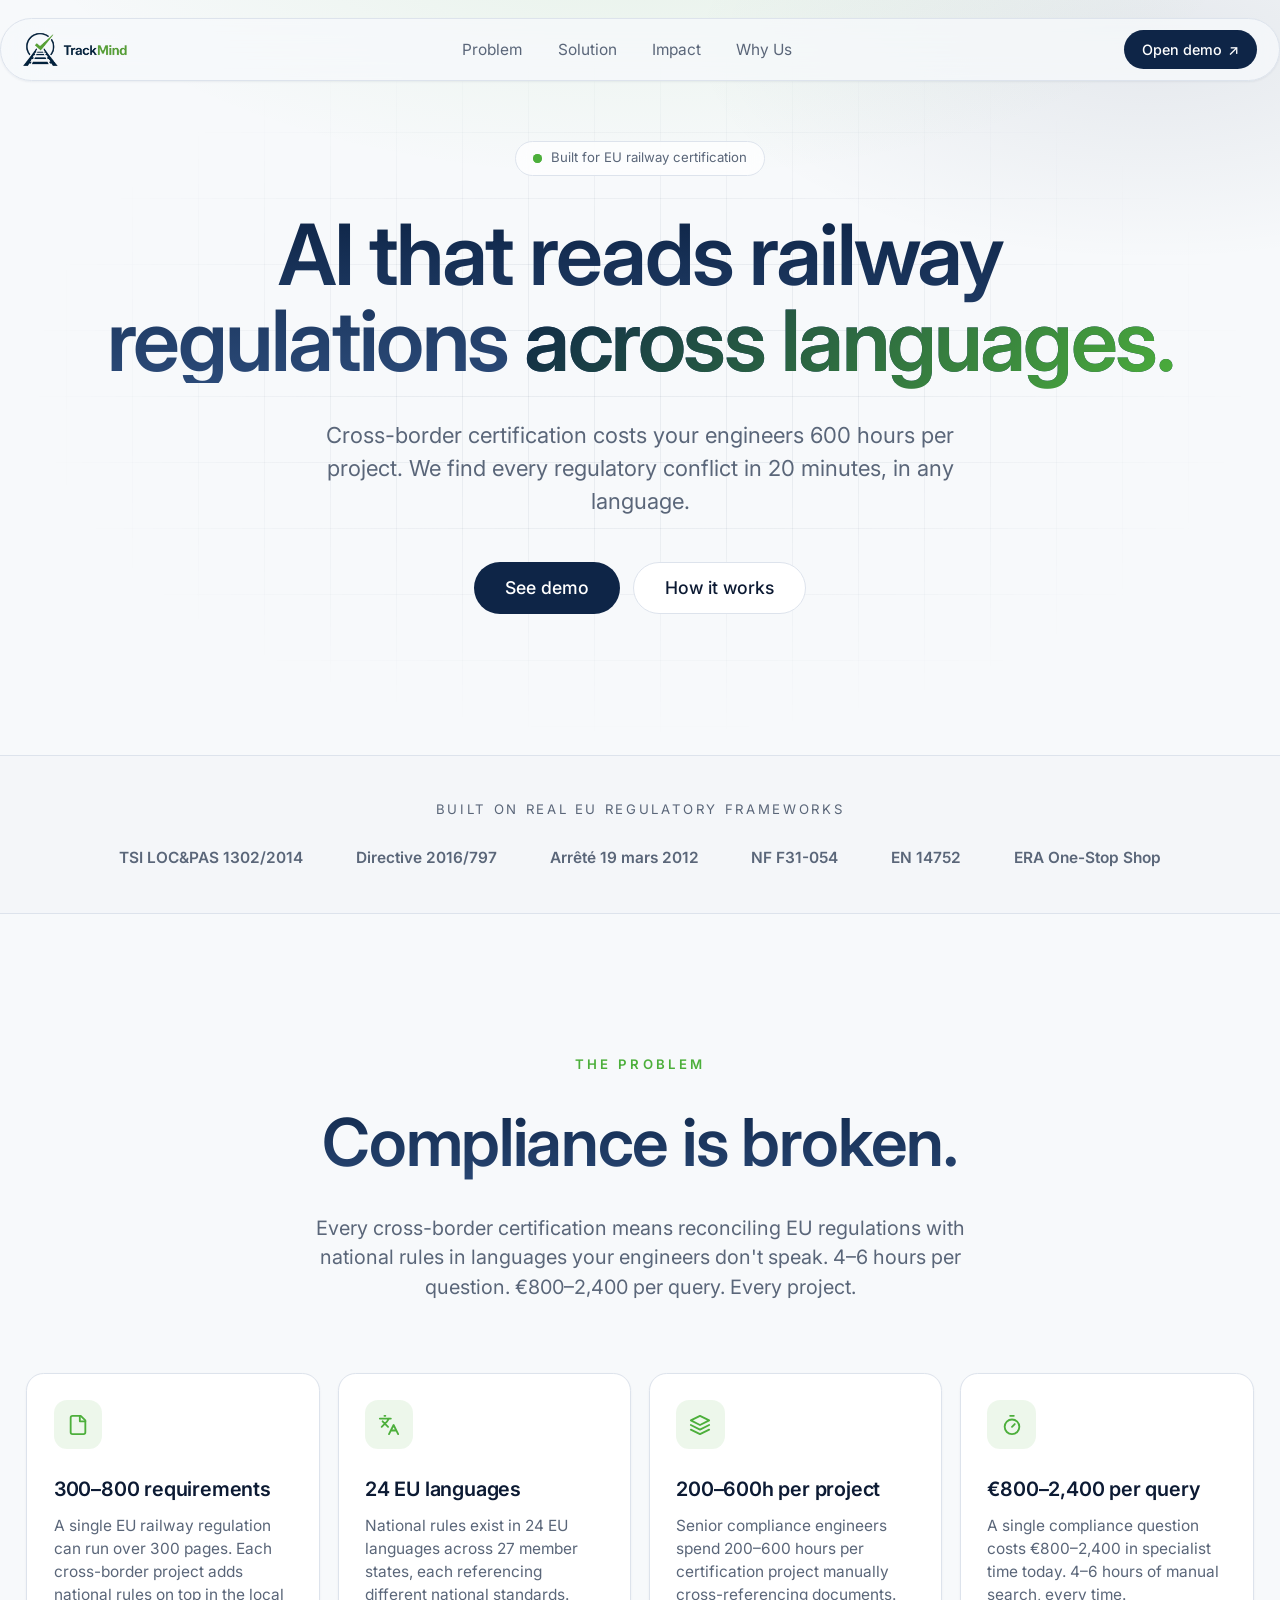
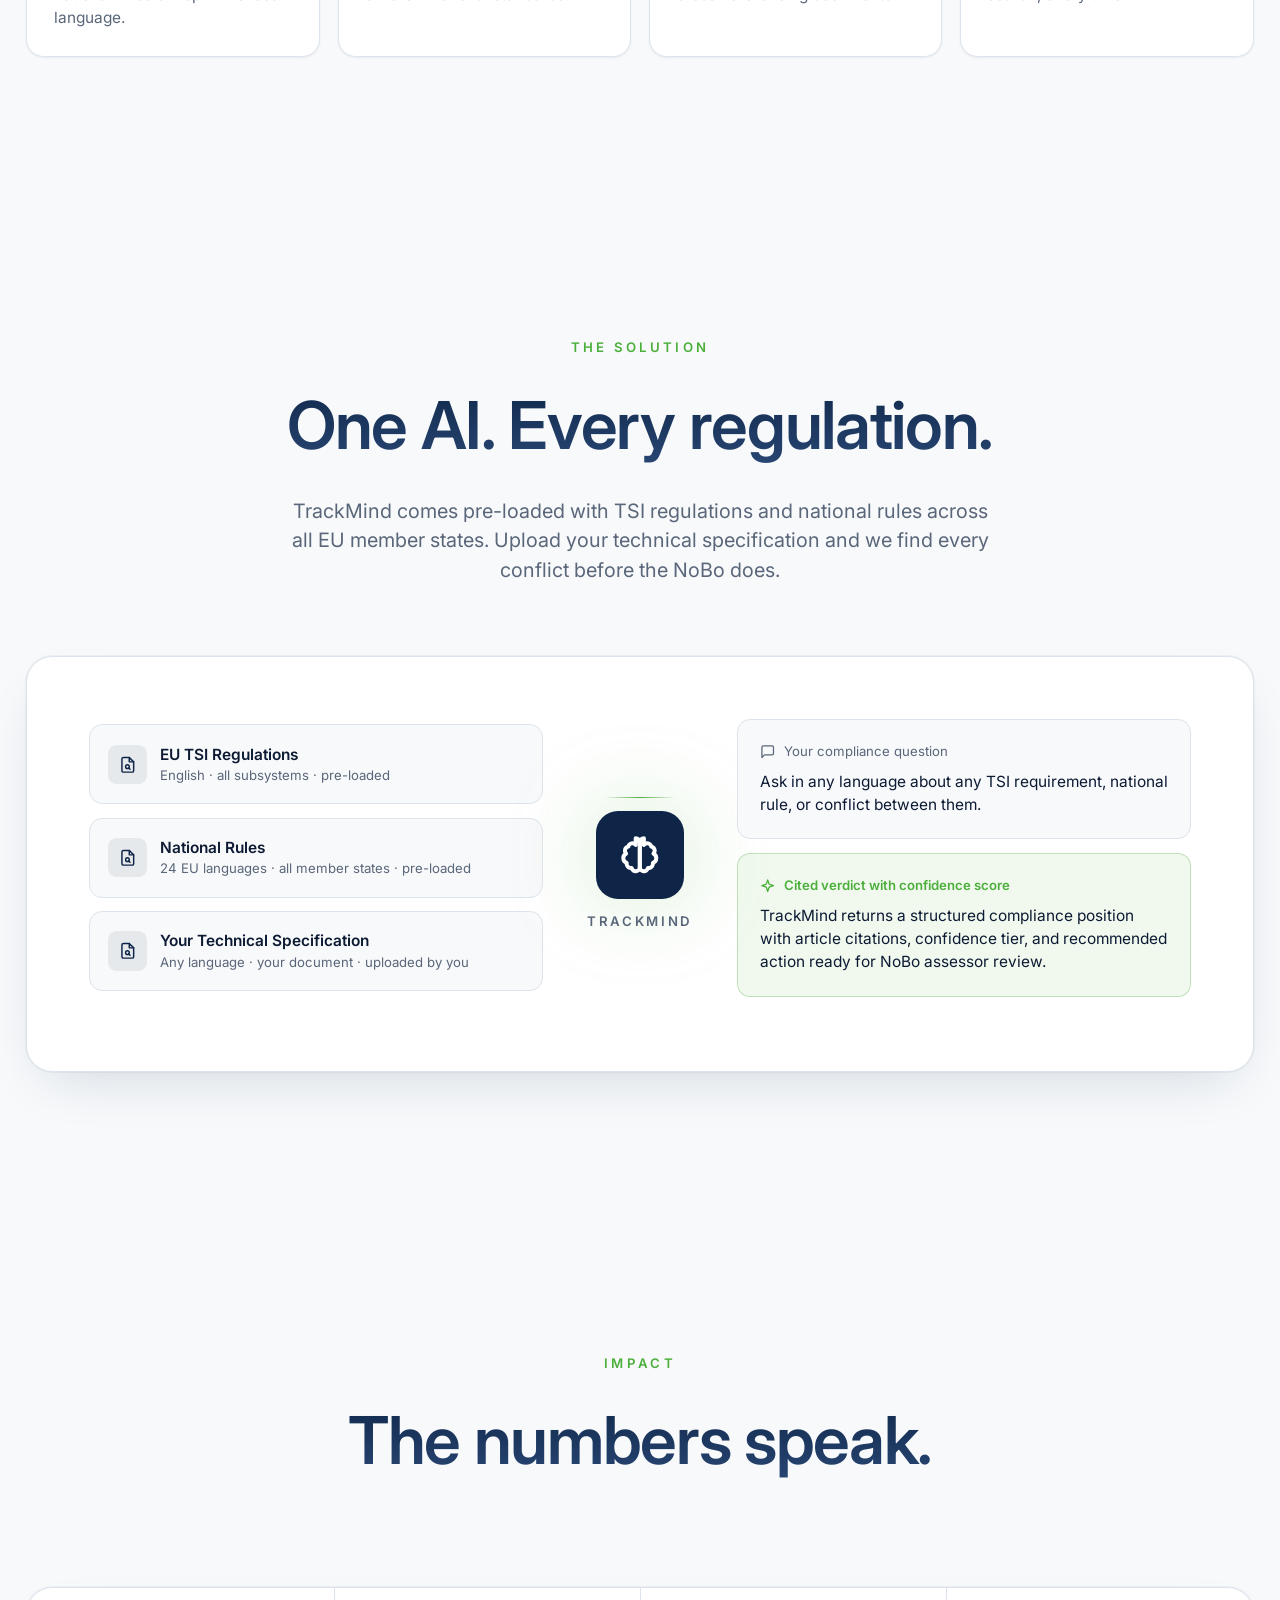
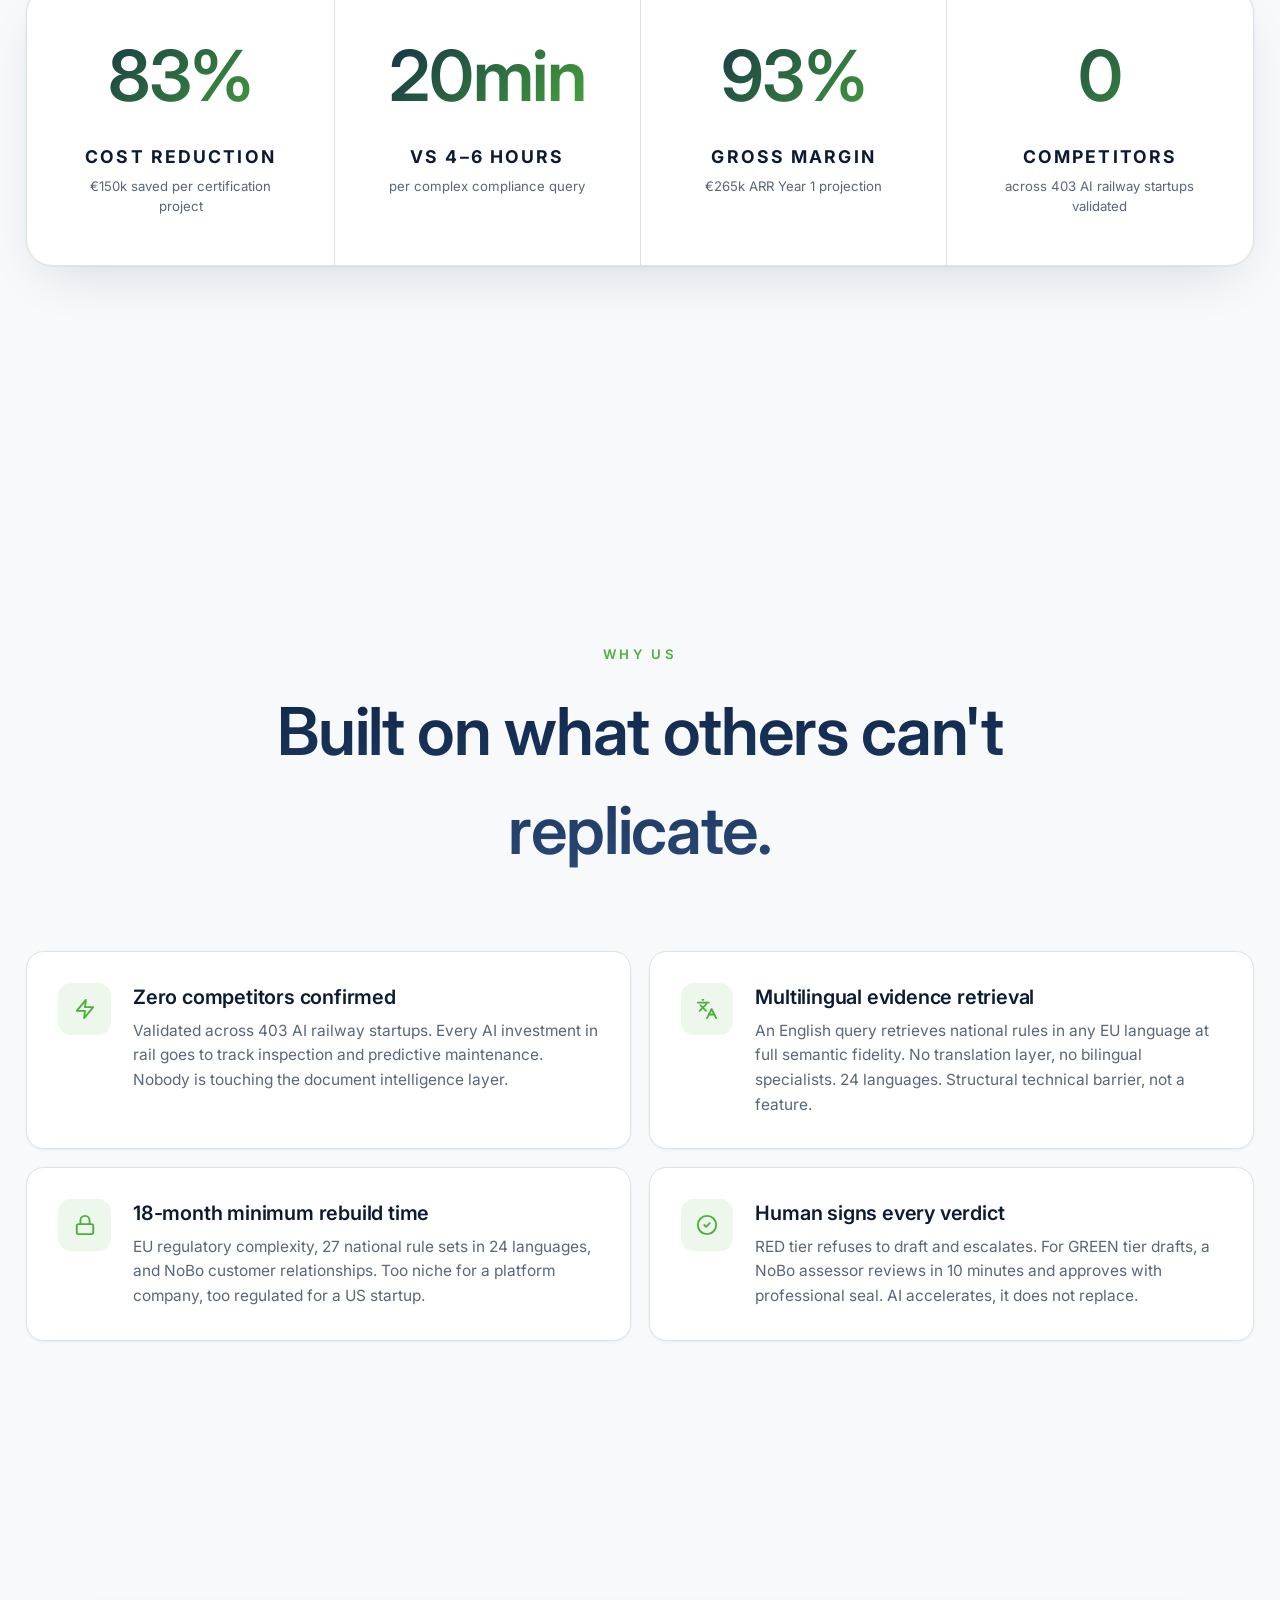
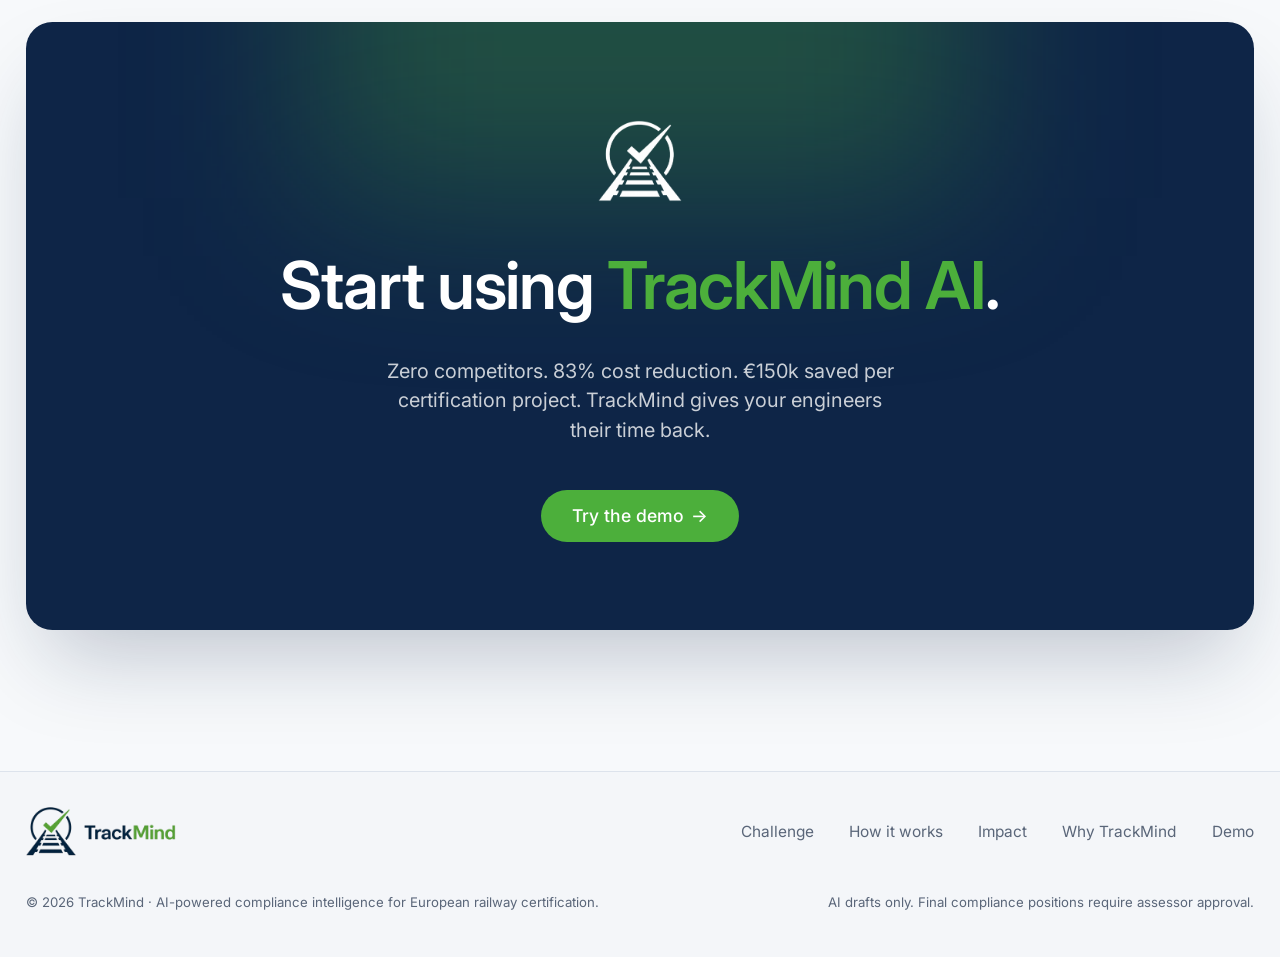
==== commit ac97ebae: "Clean code" ====
--- a/index.html
+++ b/index.html
@@ -7,179 +7,48 @@
 <link rel="icon" type="image/png" href="trackmind_logo.png">
 <meta name="description" content="TrackMind AI reads TSI, national rules and technical specs across languages — turning 6-hour compliance searches into 20-minute cited answers." />
 <link rel="stylesheet" href="styles.css">
-<style>
-  body { zoom: 1.10; }
+</head>
 
-  .grid-bg {
-    position: absolute; inset: 0; pointer-events: none;
-    background-image:
-      linear-gradient(rgba(14,37,71,.06) 1px, transparent 1px),
-      linear-gradient(90deg, rgba(14,37,71,.06) 1px, transparent 1px);
-    background-size: 60px 60px;
-    -webkit-mask-image: radial-gradient(ellipse 60% 60% at 50% 50%, black 30%, transparent 80%);
-            mask-image: radial-gradient(ellipse 60% 60% at 50% 50%, black 30%, transparent 80%);
-  }
-
-  /* Hero */
-  .hero { position: relative; overflow: hidden; padding: 160px 0 96px; text-align: center; }
-  @media (min-width: 768px) { .hero { padding: 192px 0 128px; } }
-  .badge-pill { display: inline-flex; align-items: center; gap: 8px; padding: 6px 16px; border-radius: 999px; background: rgba(255,255,255,.7); border: 1px solid var(--border); font-size: 12px; color: var(--muted-foreground); backdrop-filter: blur(10px); margin-bottom: 32px; }
-  .ping-dot { position: relative; display: inline-flex; width: 8px; height: 8px; }
-  .ping-dot::before { content: ''; position: absolute; inset: 0; border-radius: 999px; background: var(--accent); opacity: .75; animation: ping 1.4s cubic-bezier(0,0,.2,1) infinite; }
-  .ping-dot::after { content: ''; position: relative; width: 8px; height: 8px; border-radius: 999px; background: var(--accent); }
-  @keyframes ping { 75%,100% { transform: scale(2.2); opacity: 0; } }
-  h1.hero-title { margin: 0 auto; max-width: 1000px; font-size: clamp(40px, 6vw, 84px); font-weight: 600; letter-spacing: -0.03em; line-height: 1.02; }
-  .hero-sub { margin: 32px auto 0; max-width: 640px; font-size: 18px; color: var(--muted-foreground); }
-  @media (min-width: 768px) { .hero-sub { font-size: 20px; } }
-  .hero-ctas { margin-top: 40px; display: flex; flex-direction: column; gap: 12px; align-items: center; justify-content: center; }
-  @media (min-width: 640px) { .hero-ctas { flex-direction: row; } }
-
-  /* Logo strip */
-  .logo-strip { border-top: 1px solid var(--border); border-bottom: 1px solid var(--border); background: rgba(238,241,245,.4); padding: 40px 0; }
-  .logo-strip-label { text-align: center; font-size: 12px; text-transform: uppercase; letter-spacing: .2em; color: var(--muted-foreground); margin: 0 0 24px; }
-  .logo-strip-row { display: flex; flex-wrap: wrap; justify-content: center; gap: 16px 48px; font-size: 14px; font-weight: 600; color: var(--muted-foreground); }
-
-  /* Sections */
-  section { padding: 128px 0; }
-  .sec-header { max-width: 720px; margin: 0 auto 64px; text-align: center; }
-  .sec-title { font-size: clamp(32px, 5vw, 60px); font-weight: 600; letter-spacing: -0.02em; margin: 0; }
-  .sec-sub { margin: 20px auto 0; max-width: 640px; font-size: 18px; color: var(--muted-foreground); }
-
-  /* Cards */
-  .grid { display: grid; gap: 16px; }
-  .grid-2 { grid-template-columns: 1fr; }
-  .grid-3 { grid-template-columns: 1fr; gap: 24px; }
-  .grid-4 { grid-template-columns: 1fr; }
-  @media (min-width: 768px) { .grid-2 { grid-template-columns: repeat(2,1fr); } .grid-4 { grid-template-columns: repeat(2,1fr); } .grid-3 { grid-template-columns: repeat(3,1fr); } }
-  @media (min-width: 1024px) { .grid-4 { grid-template-columns: repeat(4,1fr); } }
-  .card { position: relative; background: var(--card); border: 1px solid var(--border); border-radius: var(--radius); padding: 24px; box-shadow: var(--shadow-sm); transition: transform .25s ease, box-shadow .25s ease; }
-  .card:hover { transform: translateY(-4px); box-shadow: var(--shadow-card); }
-  .card-icon { display: inline-grid; place-items: center; width: 44px; height: 44px; border-radius: 12px; background: rgba(76,175,59,.1); color: var(--accent); margin-bottom: 24px; }
-  .card-icon svg { width: 20px; height: 20px; }
-  .card-title { margin: 0 0 8px; font-size: 18px; font-weight: 600; letter-spacing: -0.01em; }
-  .card-desc { margin: 0; font-size: 14px; color: var(--muted-foreground); }
-
-  /* Solution */
-  .solution { background: var(--card); border: 1px solid var(--border); border-radius: 24px; padding: 32px; box-shadow: var(--shadow-card); }
-  @media (min-width: 768px) { .solution { padding: 56px; } }
-  .solution-grid { display: grid; gap: 40px; align-items: center; grid-template-columns: 1fr; }
-  @media (min-width: 768px) { .solution-grid { grid-template-columns: 1fr auto 1fr; } }
-  .input-row { display: flex; align-items: center; gap: 12px; padding: 16px; border: 1px solid var(--border); background: rgba(238,241,245,.4); border-radius: 12px; margin-bottom: 12px; }
-  .input-row .icon { display: grid; place-items: center; width: 36px; height: 36px; border-radius: 8px; background: rgba(14,37,71,.08); color: var(--primary); }
-  .input-row .icon svg { width: 16px; height: 16px; }
-  .input-row .lab { font-size: 14px; font-weight: 600; }
-  .input-row .sub { font-size: 12px; color: var(--muted-foreground); }
-  .brain-wrap { display: flex; flex-direction: column; align-items: center; gap: 12px; }
-  .brain-line { display: none; width: 64px; height: 1px; background: linear-gradient(90deg, transparent, var(--accent), transparent); }
-  @media (min-width: 768px) { .brain-line { display: block; } }
-  .brain-box { display: grid; place-items: center; width: 80px; height: 80px; background: var(--primary); color: #fff; border-radius: 20px; box-shadow: var(--shadow-glow); animation: pulse-glow 4s ease-in-out infinite; }
-  .brain-box svg { width: 36px; height: 36px; }
-  @keyframes pulse-glow { 0%,100% { transform: scale(1); opacity: .92; } 50% { transform: scale(1.04); opacity: 1; } }
-  .brain-label { font-size: 12px; font-weight: 600; letter-spacing: .2em; text-transform: uppercase; color: var(--muted-foreground); }
-  .qa-box { padding: 20px; border: 1px solid var(--border); background: rgba(238,241,245,.4); border-radius: 12px; margin-bottom: 12px; }
-  .qa-box.accent { border-color: rgba(76,175,59,.3); background: rgba(76,175,59,.08); }
-  .qa-box .label { display: flex; align-items: center; gap: 8px; font-size: 12px; color: var(--muted-foreground); margin-bottom: 8px; }
-  .qa-box.accent .label { color: var(--accent); font-weight: 600; }
-  .qa-box .label svg { width: 14px; height: 14px; }
-  .qa-box p { margin: 0; font-size: 14px; }
-
-  /* Metrics */
-  #impact .sec-header { margin-bottom: 88px; }
-  .metrics-wrap { background: var(--card); border: 1px solid var(--border); border-radius: 24px; box-shadow: var(--shadow-card); overflow: hidden; }
-  #impact { min-height: 90vh; }
-  .metrics-grid { display: grid; grid-template-columns: 1fr; }
-  @media (min-width: 640px) { .metrics-grid { grid-template-columns: repeat(2,1fr); } }
-  @media (min-width: 1024px) { .metrics-grid { grid-template-columns: repeat(4,1fr); } }
-  .metric { padding: 32px 36px; text-align: center; border-top: 1px solid var(--border); }
-  .metric:first-child { border-top: none; }
-  .metric-num { font-size: clamp(48px, 6vw, 64px); font-weight: 600; letter-spacing: -0.02em; margin: 0; background: var(--gradient-accent); -webkit-background-clip: text; background-clip: text; color: transparent; }
-  .metric-lab { margin: 14px 0 0; font-size: 16px; font-weight: 700; text-transform: uppercase; letter-spacing: .12em; }
-  @media (min-width: 1024px) { .metric { border-top: none; border-left: 1px solid var(--border); } .metric:first-child { border-left: none; } }
-
-  /* Moat */
-  .moat-card { display: flex; gap: 20px; padding: 28px; }
-  .moat-card .icon { display: grid; place-items: center; flex-shrink: 0; width: 48px; height: 48px; border-radius: 12px; background: rgba(76,175,59,.1); color: var(--accent); }
-  .moat-card .icon svg { width: 20px; height: 20px; }
-  .moat-card h3 { margin: 0 0 6px; font-size: 18px; font-weight: 600; letter-spacing: -0.01em; }
-  .moat-card p { margin: 0; font-size: 14px; color: var(--muted-foreground); line-height: 1.6; }
-
-  /* CTA */
-  .cta-box { position: relative; overflow: hidden; border-radius: 24px; background: var(--primary); color: #fff; padding: 48px 32px; text-align: center; box-shadow: var(--shadow-elevated); }
-  @media (min-width: 768px) { .cta-box { padding: 80px; } }
-  .cta-box::before { content: ''; position: absolute; left: 50%; top: -160px; width: 600px; height: 320px; transform: translateX(-50%); background: rgba(76,175,59,.3); filter: blur(80px); pointer-events: none; }
-  .cta-box .content { position: relative; }
-  .cta-logo { width: 90px; height: 90px; margin: 0 auto 24px; }
-  .cta-title { font-size: clamp(32px, 5vw, 60px); font-weight: 600; letter-spacing: -0.02em; margin: 0; }
-  .cta-title .green { color: var(--accent); }
-  .cta-sub { margin: 20px auto 0; max-width: 480px; font-size: 18px; color: rgba(255,255,255,.78); }
-  .cta-ctas { margin-top: 40px; display: flex; flex-direction: column; gap: 12px; align-items: center; justify-content: center; }
-  @media (min-width: 640px) { .cta-ctas { flex-direction: row; } }
-</style>
-</head>
-<body>
-
+<body class="page-home">
 <svg xmlns="http://www.w3.org/2000/svg" style="display:none">
-  <symbol id="logo-trackmind" viewBox="0 0 200 200"><path d="M40 110 a60 60 0 0 1 120 0" fill="none" stroke="#0e2547" stroke-width="10" stroke-linecap="round"/><path d="M70 175 L100 95 L130 175 Z" fill="#0e2547"/><rect x="78" y="155" width="44" height="6" fill="#0e2547"/><rect x="82" y="140" width="36" height="5" fill="#0e2547"/><rect x="86" y="125" width="28" height="4" fill="#0e2547"/><rect x="90" y="113" width="20" height="3" fill="#0e2547"/><path d="M97 175 L100 100 L103 175 Z" fill="#f7f9fb"/><path d="M88 100 L106 118 L138 70" fill="none" stroke="#4caf3b" stroke-width="14" stroke-linecap="round" stroke-linejoin="round"/></symbol>
   <symbol id="i-files" viewBox="0 0 24 24" fill="none" stroke="currentColor" stroke-width="2" stroke-linecap="round" stroke-linejoin="round"><path d="M15 2H6a2 2 0 0 0-2 2v16a2 2 0 0 0 2 2h12a2 2 0 0 0 2-2V7z"/><path d="M14 2v6h6"/></symbol>
   <symbol id="i-languages" viewBox="0 0 24 24" fill="none" stroke="currentColor" stroke-width="2" stroke-linecap="round" stroke-linejoin="round"><path d="m5 8 6 6M4 14l6-6 2-3M2 5h12M7 2h1M22 22l-5-10-5 10M14 18h6"/></symbol>
   <symbol id="i-layers" viewBox="0 0 24 24" fill="none" stroke="currentColor" stroke-width="2" stroke-linecap="round" stroke-linejoin="round"><path d="m12 2 10 5-10 5L2 7l10-5zM2 17l10 5 10-5M2 12l10 5 10-5"/></symbol>
   <symbol id="i-timer" viewBox="0 0 24 24" fill="none" stroke="currentColor" stroke-width="2" stroke-linecap="round" stroke-linejoin="round"><path d="M10 2h4M12 14l3-3M12 22a8 8 0 1 0 0-16 8 8 0 0 0 0 16z"/></symbol>
-  <symbol id="i-search" viewBox="0 0 24 24" fill="none" stroke="currentColor" stroke-width="2" stroke-linecap="round" stroke-linejoin="round"><circle cx="11" cy="11" r="8"/><path d="m21 21-4.3-4.3"/></symbol>
   <symbol id="i-file-search" viewBox="0 0 24 24" fill="none" stroke="currentColor" stroke-width="2" stroke-linecap="round" stroke-linejoin="round"><path d="M14 2H6a2 2 0 0 0-2 2v16a2 2 0 0 0 2 2h12a2 2 0 0 0 2-2V8z"/><path d="M14 2v6h6"/><circle cx="11.5" cy="14.5" r="2.5"/><path d="M13.3 16.3 15 18"/></symbol>
   <symbol id="i-brain" viewBox="0 0 24 24" fill="none" stroke="currentColor" stroke-width="2.4" stroke-linecap="round" stroke-linejoin="round"><path d="M9.5 2A2.5 2.5 0 0 1 12 4.5v15a2.5 2.5 0 0 1-4.96.44 2.5 2.5 0 0 1-2.96-3.08 3 3 0 0 1-.34-5.58 2.5 2.5 0 0 1 1.32-4.24 2.5 2.5 0 0 1 4.44-1.04Z"/><path d="M14.5 2A2.5 2.5 0 0 0 12 4.5v15a2.5 2.5 0 0 0 4.96.44 2.5 2.5 0 0 0 2.96-3.08 3 3 0 0 0 .34-5.58 2.5 2.5 0 0 0-1.32-4.24 2.5 2.5 0 0 0-4.44-1.04Z"/></symbol>
   <symbol id="i-message" viewBox="0 0 24 24" fill="none" stroke="currentColor" stroke-width="2" stroke-linecap="round" stroke-linejoin="round"><path d="M21 15a2 2 0 0 1-2 2H7l-4 4V5a2 2 0 0 1 2-2h14a2 2 0 0 1 2 2z"/></symbol>
   <symbol id="i-sparkles" viewBox="0 0 24 24" fill="none" stroke="currentColor" stroke-width="2" stroke-linecap="round" stroke-linejoin="round"><path d="m12 3-1.9 5.8a2 2 0 0 1-1.3 1.3L3 12l5.8 1.9a2 2 0 0 1 1.3 1.3L12 21l1.9-5.8a2 2 0 0 1 1.3-1.3L21 12l-5.8-1.9a2 2 0 0 1-1.3-1.3z"/></symbol>
-  <symbol id="i-upload" viewBox="0 0 24 24" fill="none" stroke="currentColor" stroke-width="2" stroke-linecap="round" stroke-linejoin="round"><path d="M21 15v4a2 2 0 0 1-2 2H5a2 2 0 0 1-2-2v-4M17 8l-5-5-5 5M12 3v12"/></symbol>
   <symbol id="i-zap" viewBox="0 0 24 24" fill="none" stroke="currentColor" stroke-width="2" stroke-linecap="round" stroke-linejoin="round"><path d="M13 2 3 14h9l-1 8 10-12h-9l1-8z"/></symbol>
   <symbol id="i-lock" viewBox="0 0 24 24" fill="none" stroke="currentColor" stroke-width="2" stroke-linecap="round" stroke-linejoin="round"><rect x="3" y="11" width="18" height="11" rx="2"/><path d="M7 11V7a5 5 0 0 1 10 0v4"/></symbol>
   <symbol id="i-check" viewBox="0 0 24 24" fill="none" stroke="currentColor" stroke-width="2" stroke-linecap="round" stroke-linejoin="round"><circle cx="12" cy="12" r="10"/><path d="m9 12 2 2 4-4"/></symbol>
-  <symbol id="i-github" viewBox="0 0 24 24" fill="none" stroke="currentColor" stroke-width="2" stroke-linecap="round" stroke-linejoin="round"><path d="M15 22v-4a4.8 4.8 0 0 0-1-3.5c3 0 6-2 6-5.5.08-1.25-.27-2.48-1-3.5.28-1.15.28-2.35 0-3.5 0 0-1 0-3 1.5-2.64-.5-5.36-.5-8 0C6 2 5 2 5 2c-.3 1.15-.3 2.35 0 3.5A5.4 5.4 0 0 0 4 9c0 3.5 3 5.5 6 5.5-.39.49-.68 1.05-.85 1.65-.17.6-.22 1.23-.15 1.85v4M9 18c-4.51 2-5-2-7-2"/></symbol>
-  <symbol id="i-shield" viewBox="0 0 24 24" fill="none" stroke="currentColor" stroke-width="2" stroke-linecap="round" stroke-linejoin="round"><path d="M20 13c0 5-3.5 7.5-8 9-4.5-1.5-8-4-8-9V5l8-3 8 3z"/><path d="m9 12 2 2 4-4"/></symbol>
-  <symbol id="i-scale" viewBox="0 0 24 24" fill="none" stroke="currentColor" stroke-width="2" stroke-linecap="round" stroke-linejoin="round"><path d="m16 16 3-8 3 8c-.87.65-1.92 1-3 1s-2.13-.35-3-1zM2 16l3-8 3 8c-.87.65-1.92 1-3 1s-2.13-.35-3-1zM7 21h10M12 3v18M3 7h2c2 0 5-1 7-2 2 1 5 2 7 2h2"/></symbol>
 </svg>
 
-<!-- NAV -->
 <header class="nav">
   <div class="nav-inner">
-    <a href="#" class="brand">
-      <img src="logo_images/trackmind_logo2.png" class="brand-logo" style="object-fit:contain; height:36px; width:auto;">
-    </a>
-    <nav class="nav-links">
-      <a href="#problem">Problem</a>
-      <a href="#solution">Solution</a>
-      <a href="#impact">Impact</a>
-      <a href="#moat">Why Us</a>
-    </nav>
-    <a href="/demo.html" class="btn btn-sm btn-primary">Open demo<span aria-hidden="true">↗</span></a>
+    <a href="#" class="brand"><img src="logo_images/trackmind_logo2.png" class="brand-logo" alt="TrackMind logo"></a>
+    <nav class="nav-links"><a href="#problem">Problem</a><a href="#solution">Solution</a><a href="#impact">Impact</a><a href="#moat">Why Us</a></nav>
+    <a href="demo.html" class="btn btn-sm btn-primary">Open demo<span aria-hidden="true">↗</span></a>
   </div>
 </header>
 
-<!-- HERO -->
 <section class="hero">
   <div class="grid-bg"></div>
   <div class="container">
     <div class="badge-pill anim-fade-in"><span class="ping-dot"></span>Built for EU railway certification</div>
     <h1 class="hero-title text-gradient anim-fade-in-slow">AI that reads railway regulations <span class="text-gradient-accent">across languages.</span></h1>
     <p class="hero-sub anim-fade-in delay-200">Cross-border certification costs your engineers 600 hours per project. We find every regulatory conflict in 20 minutes, in any language.</p>
-    <div class="hero-ctas anim-fade-in delay-350">
-      <a href="#demo" class="btn btn-primary">See demo</a>
-      <a href="#solution" class="btn btn-outline">How it works</a>
-    </div>
+    <div class="hero-ctas anim-fade-in delay-350"><a href="demo.html" class="btn btn-primary">See demo</a><a href="#solution" class="btn btn-outline">How it works</a></div>
   </div>
 </section>
 
-<!-- LOGO STRIP -->
-<section class="logo-strip" style="padding:40px 0;">
+<section class="logo-strip">
   <div class="container">
     <p class="logo-strip-label">Built on real EU regulatory frameworks</p>
-    <div class="logo-strip-row">
-      <span>TSI LOC&amp;PAS 1302/2014</span><span>Directive 2016/797</span><span>Arrêté 19 mars 2012</span>
-      <span>NF F31-054</span><span>EN 14752</span><span>ERA One-Stop Shop</span>
-    </div>
+    <div class="logo-strip-row"><span>TSI LOC&amp;PAS 1302/2014</span><span>Directive 2016/797</span><span>Arrêté 19 mars 2012</span><span>NF F31-054</span><span>EN 14752</span><span>ERA One-Stop Shop</span></div>
   </div>
 </section>
 
-<!-- PROBLEM -->
 <section id="problem">
   <div class="container">
     <div class="sec-header">
@@ -196,7 +65,6 @@
   </div>
 </section>
 
-<!-- SOLUTION -->
 <section id="solution">
   <div class="container">
     <div class="sec-header">
@@ -211,11 +79,7 @@
           <div class="input-row"><div class="icon"><svg><use href="#i-file-search"/></svg></div><div><div class="lab">National Rules</div><div class="sub">24 EU languages · all member states · pre-loaded</div></div></div>
           <div class="input-row"><div class="icon"><svg><use href="#i-file-search"/></svg></div><div><div class="lab">Your Technical Specification</div><div class="sub">Any language · your document · uploaded by you</div></div></div>
         </div>
-        <div class="brain-wrap">
-          <div class="brain-line"></div>
-          <div class="brain-box"><svg><use href="#i-brain"/></svg></div>
-          <div class="brain-label">TrackMind</div>
-        </div>
+        <div class="brain-wrap"><div class="brain-line"></div><div class="brain-box"><svg><use href="#i-brain"/></svg></div><div class="brain-label">TrackMind</div></div>
         <div>
           <div class="qa-box"><div class="label"><svg><use href="#i-message"/></svg> Your compliance question</div><p>Ask in any language about any TSI requirement, national rule, or conflict between them.</p></div>
           <div class="qa-box accent"><div class="label"><svg><use href="#i-sparkles"/></svg> Cited verdict with confidence score</div><p>TrackMind returns a structured compliance position with article citations, confidence tier, and recommended action ready for NoBo assessor review.</p></div>
@@ -225,22 +89,20 @@
   </div>
 </section>
 
-<!-- METRICS -->
 <section id="impact">
   <div class="container">
     <div class="sec-header"><p class="eyebrow">Impact</p><h2 class="sec-title text-gradient">The numbers speak.</h2></div>
     <div class="metrics-wrap">
       <div class="metrics-grid">
-        <div class="metric"><p class="metric-num text-gradient-accent">83%</p><p class="metric-lab">cost reduction</p><p style="font-size:12px;color:var(--muted-foreground);margin-top:6px;">€150k saved per certification project</p></div>
-        <div class="metric"><p class="metric-num text-gradient-accent">20min</p><p class="metric-lab">vs 4–6 hours</p><p style="font-size:12px;color:var(--muted-foreground);margin-top:6px;">per complex compliance query</p></div>
-        <div class="metric"><p class="metric-num text-gradient-accent">93%</p><p class="metric-lab">gross margin</p><p style="font-size:12px;color:var(--muted-foreground);margin-top:6px;">€265k ARR Year 1 projection</p></div>
-        <div class="metric"><p class="metric-num text-gradient-accent">0</p><p class="metric-lab">competitors</p><p style="font-size:12px;color:var(--muted-foreground);margin-top:6px;">across 403 AI railway startups validated</p></div>
+        <div class="metric"><p class="metric-num">83%</p><p class="metric-lab">cost reduction</p><p class="metric-desc">€150k saved per certification project</p></div>
+        <div class="metric"><p class="metric-num">20min</p><p class="metric-lab">vs 4–6 hours</p><p class="metric-desc">per complex compliance query</p></div>
+        <div class="metric"><p class="metric-num">93%</p><p class="metric-lab">gross margin</p><p class="metric-desc">€265k ARR Year 1 projection</p></div>
+        <div class="metric"><p class="metric-num">0</p><p class="metric-lab">competitors</p><p class="metric-desc">across 403 AI railway startups validated</p></div>
       </div>
     </div>
   </div>
 </section>
 
-<!-- MOAT -->
 <section id="moat">
   <div class="container">
     <div class="sec-header"><p class="eyebrow">Why us</p><h2 class="sec-title text-gradient">Built on what others can't replicate.</h2></div>
@@ -253,32 +115,27 @@
   </div>
 </section>
 
-<!-- CTA -->
 <section>
   <div class="container">
     <div class="cta-box">
       <div class="content">
-        <img src="logo_images/trackmind_logo_white.png" class="cta-logo" style="object-fit:contain;">
+        <img src="logo_images/trackmind_logo_white.png" class="cta-logo" alt="TrackMind logo">
         <h2 class="cta-title">Start using <span class="green">TrackMind AI</span>.</h2>
         <p class="cta-sub">Zero competitors. 83% cost reduction. €150k saved per certification project. TrackMind gives your engineers their time back.</p>
-        <div class="cta-ctas"><a href="/demo.html" class="btn btn-accent">Try the demo <span aria-hidden="true">→</span></a></div>
+        <div class="cta-ctas"><a href="demo.html" class="btn btn-accent">Try the demo <span aria-hidden="true">→</span></a></div>
       </div>
     </div>
   </div>
 </section>
 
-<!-- FOOTER -->
 <footer>
   <div class="container">
     <div class="footer-row">
-      <a href="index.html" class="brand"><img src="logo_images/trackmind_logo2.png" alt="TrackMind logo" style="width:140px;height:auto;max-width:140px;object-fit:contain;display:block;"></a>
+      <a href="index.html" class="brand"><img src="logo_images/trackmind_logo2.png" alt="TrackMind logo" class="footer-logo"></a>
       <div class="footer-links"><a href="index.html#problem">Challenge</a><a href="index.html#solution">How it works</a><a href="index.html#impact">Impact</a><a href="index.html#moat">Why TrackMind</a><a href="demo.html">Demo</a></div>
     </div>
-    <div class="footer-meta">
-      <p>© 2026 TrackMind · AI-powered compliance intelligence for European railway certification.</p>
-      <p>AI drafts only. Final compliance positions require assessor approval.</p>
-    </div>
+    <div class="footer-meta"><p>© 2026 TrackMind · AI-powered compliance intelligence for European railway certification.</p><p>AI drafts only. Final compliance positions require assessor approval.</p></div>
   </div>
 </footer>
 </body>
-</html>
+</html>
--- a/styles.css
+++ b/styles.css
@@ -1,42 +1,21 @@
 @import url('https://fonts.googleapis.com/css2?family=Inter:wght@300;400;500;600;700;800;900&family=JetBrains+Mono:wght@400;500;600&display=swap');
 
 :root {
-  --background: #f7f9fb;
-  --foreground: #0c1a33;
-  --card: #ffffff;
-  --muted: #eef1f5;
-  --muted-foreground: #5a6679;
-  --border: #dde3ec;
-  --primary: #0e2547;
-  --primary-foreground: #ffffff;
-  --accent: #4caf3b;
-  --accent-foreground: #ffffff;
-  --secondary: #eef1f5;
-  --warning: #f5a524;
-  --danger: #e0473e;
-  --success: #4caf3b;
-  --radius: 16px;
-  --gradient-text: linear-gradient(180deg, #0e2547, #2b4a78);
-  --gradient-accent: linear-gradient(135deg, #0e2547, #4caf3b);
+  --background: #f7f9fb; --foreground: #0c1a33; --card: #ffffff; --muted: #eef1f5; --muted-foreground: #5a6679; --border: #dde3ec;
+  --primary: #0e2547; --primary-foreground: #ffffff; --accent: #4caf3b; --accent-foreground: #ffffff; --secondary: #eef1f5;
+  --warning: #f5a524; --danger: #e0473e; --success: #4caf3b; --radius: 16px;
+  --gradient-text: linear-gradient(180deg, #0e2547, #2b4a78); --gradient-accent: linear-gradient(135deg, #0e2547, #4caf3b);
   --shadow-sm: 0 1px 2px rgba(14,37,71,.06);
   --shadow-card: 0 20px 50px -20px rgba(14,37,71,.18), 0 0 0 1px rgba(14,37,71,.04);
-  --shadow-elevated: 0 40px 80px -20px rgba(14,37,71,.25);
-  --shadow-glow: 0 0 80px rgba(76,175,59,.25);
+  --shadow-elevated: 0 40px 80px -20px rgba(14,37,71,.25); --shadow-glow: 0 0 80px rgba(76,175,59,.25);
 }
 
 *, *::before, *::after { box-sizing: border-box; }
 html { scroll-behavior: smooth; }
 body {
-  margin: 0;
-  font-family: 'Inter', system-ui, -apple-system, sans-serif;
-  color: var(--foreground);
-  background: var(--background);
-  background-image:
-    radial-gradient(ellipse 80% 50% at 50% -10%, rgba(76,175,59,.10), transparent 60%),
-    radial-gradient(ellipse 60% 40% at 90% 5%, rgba(14,37,71,.08), transparent 60%);
-  background-attachment: fixed;
-  -webkit-font-smoothing: antialiased;
-  line-height: 1.5;
+  margin: 0; font-family: 'Inter', system-ui, -apple-system, sans-serif; color: var(--foreground); background: var(--background);
+  background-image: radial-gradient(ellipse 80% 50% at 50% -10%, rgba(76,175,59,.10), transparent 60%), radial-gradient(ellipse 60% 40% at 90% 5%, rgba(14,37,71,.08), transparent 60%);
+  background-attachment: fixed; -webkit-font-smoothing: antialiased; line-height: 1.5;
 }
 img { max-width: 100%; display: block; }
 a { color: inherit; text-decoration: none; }
@@ -45,8 +24,16 @@
 ::selection { background: rgba(76,175,59,.25); }
 
 .container { max-width: 1200px; margin: 0 auto; padding: 0 24px; }
-.text-gradient { background: var(--gradient-text); -webkit-background-clip: text; background-clip: text; color: transparent; }
-.text-gradient-accent { background: var(--gradient-accent); -webkit-background-clip: text; background-clip: text; color: transparent; }
+.text-gradient, .text-gradient-accent {
+  -webkit-background-clip: text;
+  background-clip: text;
+  color: transparent;
+  -webkit-text-fill-color: transparent;
+}
+
+.text-gradient { background-image: var(--gradient-text); }
+.text-gradient-accent { background-image: var(--gradient-accent); }
+.eyebrow { font-size: 12px; font-weight: 600; text-transform: uppercase; letter-spacing: .25em; color: var(--accent); margin: 0 0 16px; }
 
 /* Buttons */
 .btn { display: inline-flex; align-items: center; justify-content: center; gap: 6px; height: 48px; padding: 0 28px; border-radius: 999px; font-size: 16px; font-weight: 500; transition: .2s ease; }
@@ -69,17 +56,11 @@
 /* Nav */
 header.nav { position: fixed; top: 0; left: 0; right: 0; z-index: 50; }
 .nav-inner {
-  margin: 16px auto 0; max-width: 1240px;
-  display: flex; align-items: center; justify-content: space-between;
-  padding: 10px 20px;
-  background: rgba(247,249,251,.78);
-  border: 1px solid var(--border);
-  border-radius: 999px;
-  backdrop-filter: blur(20px); -webkit-backdrop-filter: blur(20px);
-  box-shadow: var(--shadow-sm);
+  margin: 16px auto 0; max-width: 1240px; display: flex; align-items: center; justify-content: space-between; padding: 10px 20px;
+  background: rgba(247,249,251,.78); border: 1px solid var(--border); border-radius: 999px; backdrop-filter: blur(20px); -webkit-backdrop-filter: blur(20px); box-shadow: var(--shadow-sm);
 }
 .brand { display: flex; align-items: center; gap: 10px; }
-.brand-logo { width: 36px; height: 36px; background: transparent; }
+.brand-logo { height: 36px; width: auto; object-fit: contain; background: transparent; }
 .brand-text { font-size: 14px; font-weight: 700; letter-spacing: -0.01em; }
 .brand-text .green { color: var(--accent); }
 .nav-links { display: none; gap: 32px; font-size: 14px; color: var(--muted-foreground); }
@@ -93,16 +74,8 @@
 .status-dot { width: 6px; height: 6px; border-radius: 50%; background: currentColor; box-shadow: 0 0 10px currentColor; }
 @media (min-width: 768px) { .nav-links { display: flex; } }
 
-/* Eyebrow */
-.eyebrow { font-size: 12px; font-weight: 600; text-transform: uppercase; letter-spacing: .25em; color: var(--accent); margin: 0 0 16px; }
-
 /* Toast */
-.toast { position: fixed; bottom: 24px; right: 24px; z-index: 100;
-  padding: 14px 20px; border-radius: 12px; background: var(--primary); color: #fff;
-  box-shadow: var(--shadow-elevated); font-size: 14px; font-weight: 500;
-  transform: translateY(100px); opacity: 0; transition: .3s ease; pointer-events: none;
-  display: flex; align-items: center; gap: 10px;
-}
+.toast { position: fixed; bottom: 24px; right: 24px; z-index: 100; padding: 14px 20px; border-radius: 12px; background: var(--primary); color: #fff; box-shadow: var(--shadow-elevated); font-size: 14px; font-weight: 500; transform: translateY(100px); opacity: 0; transition: .3s ease; pointer-events: none; display: flex; align-items: center; gap: 10px; }
 .toast.show { transform: translateY(0); opacity: 1; }
 .toast.success { background: var(--accent); }
 .toast.error { background: var(--danger); }
@@ -112,10 +85,11 @@
 footer { border-top: 1px solid var(--border); background: rgba(238,241,245,.4); padding: 28px 0; }
 .footer-row { display: flex; flex-direction: column; gap: 18px; }
 .footer-meta { margin-top: 18px; display: flex; flex-direction: column; gap: 6px; font-size: 12px; color: var(--muted-foreground); }
-@media (min-width: 768px) { .footer-row { flex-direction: row; align-items: center; justify-content: space-between; } }
 .footer-links { display: flex; flex-wrap: wrap; gap: 12px 32px; font-size: 14px; color: var(--muted-foreground); }
 .footer-links a:hover { color: var(--foreground); }
-@media (min-width: 768px) { .footer-meta { flex-direction: row; justify-content: space-between; } }
+.footer-logo { width: 140px; height: auto; max-width: 140px; object-fit: contain; display: block; }
+.footer-large { zoom: 1.1; }
+@media (min-width: 768px) { .footer-row { flex-direction: row; align-items: center; justify-content: space-between; } .footer-meta { flex-direction: row; justify-content: space-between; } }
 
 /* Animations */
 .anim-fade-in { animation: fade-in .7s cubic-bezier(.16,1,.3,1) both; }
@@ -124,3 +98,309 @@
 .delay-350 { animation-delay: .35s; }
 @keyframes fade-in { from { opacity: 0; transform: translateY(10px); } to { opacity: 1; transform: none; } }
 @keyframes spin { to { transform: rotate(360deg); } }
+
+/* Shared helpers */
+.hidden { display: none !important; }
+.flex-min { flex: 1; min-width: 0; }
+.kbd-hint { font-family: ui-monospace, monospace; font-size: 11px; padding: 1px 6px; border: 1px solid var(--border); border-radius: 4px; background: var(--secondary); }
+
+/* ----------------------------- */
+/* Home page — index.html */
+/* ----------------------------- */
+.page-home { zoom: 1.10; }
+.grid-bg {
+  position: absolute; inset: 0; pointer-events: none;
+  background-image: linear-gradient(rgba(14,37,71,.06) 1px, transparent 1px), linear-gradient(90deg, rgba(14,37,71,.06) 1px, transparent 1px);
+  background-size: 60px 60px;
+  -webkit-mask-image: radial-gradient(ellipse 60% 60% at 50% 50%, black 30%, transparent 80%);
+  mask-image: radial-gradient(ellipse 60% 60% at 50% 50%, black 30%, transparent 80%);
+}
+
+.hero { position: relative; overflow: hidden; padding: 160px 0 96px; text-align: center; }
+@media (min-width: 768px) { .hero { padding: 192px 0 128px; } }
+.badge-pill { display: inline-flex; align-items: center; gap: 8px; padding: 6px 16px; border-radius: 999px; background: rgba(255,255,255,.7); border: 1px solid var(--border); font-size: 12px; color: var(--muted-foreground); backdrop-filter: blur(10px); margin-bottom: 32px; }
+.ping-dot { position: relative; display: inline-flex; width: 8px; height: 8px; }
+.ping-dot::before { content: ''; position: absolute; inset: 0; border-radius: 999px; background: var(--accent); opacity: .75; animation: ping 1.4s cubic-bezier(0,0,.2,1) infinite; }
+.ping-dot::after { content: ''; position: relative; width: 8px; height: 8px; border-radius: 999px; background: var(--accent); }
+@keyframes ping { 75%,100% { transform: scale(2.2); opacity: 0; } }
+h1.hero-title { margin: 0 auto; max-width: 1000px; font-size: clamp(40px, 6vw, 84px); font-weight: 600; letter-spacing: -0.03em; line-height: 1.02; }
+.hero-sub { margin: 32px auto 0; max-width: 640px; font-size: 18px; color: var(--muted-foreground); }
+@media (min-width: 768px) { .hero-sub { font-size: 20px; } }
+.hero-ctas, .cta-ctas { margin-top: 40px; display: flex; flex-direction: column; gap: 12px; align-items: center; justify-content: center; }
+@media (min-width: 640px) { .hero-ctas, .cta-ctas { flex-direction: row; } }
+
+.logo-strip { border-top: 1px solid var(--border); border-bottom: 1px solid var(--border); background: rgba(238,241,245,.4); padding: 40px 0; }
+.logo-strip-label { text-align: center; font-size: 12px; text-transform: uppercase; letter-spacing: .2em; color: var(--muted-foreground); margin: 0 0 24px; }
+.logo-strip-row { display: flex; flex-wrap: wrap; justify-content: center; gap: 16px 48px; font-size: 14px; font-weight: 600; color: var(--muted-foreground); }
+
+.page-home section { padding: 128px 0; }
+.page-home .logo-strip { padding: 40px 0; }
+.sec-header { max-width: 720px; margin: 0 auto 64px; text-align: center; }
+.sec-title { font-size: clamp(32px, 5vw, 60px); font-weight: 600; letter-spacing: -0.02em; margin: 0; }
+.sec-sub { margin: 20px auto 0; max-width: 640px; font-size: 18px; color: var(--muted-foreground); }
+
+.grid { display: grid; gap: 16px; }
+.grid-2, .grid-3, .grid-4 { grid-template-columns: 1fr; }
+.grid-3 { gap: 24px; }
+@media (min-width: 768px) { .grid-2 { grid-template-columns: repeat(2,1fr); } .grid-3 { grid-template-columns: repeat(3,1fr); } .grid-4 { grid-template-columns: repeat(2,1fr); } }
+@media (min-width: 1024px) { .grid-4 { grid-template-columns: repeat(4,1fr); } }
+
+.card { position: relative; background: var(--card); border: 1px solid var(--border); border-radius: var(--radius); padding: 24px; box-shadow: var(--shadow-sm); transition: transform .25s ease, box-shadow .25s ease; }
+.card:hover { transform: translateY(-4px); box-shadow: var(--shadow-card); }
+.card-icon { display: inline-grid; place-items: center; width: 44px; height: 44px; border-radius: 12px; background: rgba(76,175,59,.1); color: var(--accent); margin-bottom: 24px; }
+.card-icon svg { width: 20px; height: 20px; }
+.card-title { margin: 0 0 8px; font-size: 18px; font-weight: 600; letter-spacing: -0.01em; }
+.card-desc { margin: 0; font-size: 14px; color: var(--muted-foreground); }
+
+.solution { background: var(--card); border: 1px solid var(--border); border-radius: 24px; padding: 32px; box-shadow: var(--shadow-card); }
+@media (min-width: 768px) { .solution { padding: 56px; } }
+.solution-grid { display: grid; gap: 40px; align-items: center; grid-template-columns: 1fr; }
+@media (min-width: 768px) { .solution-grid { grid-template-columns: 1fr auto 1fr; } }
+.input-row { display: flex; align-items: center; gap: 12px; padding: 16px; border: 1px solid var(--border); background: rgba(238,241,245,.4); border-radius: 12px; margin-bottom: 12px; }
+.input-row .icon { display: grid; place-items: center; width: 36px; height: 36px; border-radius: 8px; background: rgba(14,37,71,.08); color: var(--primary); }
+.input-row .icon svg { width: 16px; height: 16px; }
+.input-row .lab { font-size: 14px; font-weight: 600; }
+.input-row .sub { font-size: 12px; color: var(--muted-foreground); }
+.brain-wrap { display: flex; flex-direction: column; align-items: center; gap: 12px; }
+.brain-line { display: none; width: 64px; height: 1px; background: linear-gradient(90deg, transparent, var(--accent), transparent); }
+@media (min-width: 768px) { .brain-line { display: block; } }
+.brain-box { display: grid; place-items: center; width: 80px; height: 80px; background: var(--primary); color: #fff; border-radius: 20px; box-shadow: var(--shadow-glow); animation: pulse-glow 4s ease-in-out infinite; }
+.brain-box svg { width: 36px; height: 36px; }
+@keyframes pulse-glow { 0%,100% { transform: scale(1); opacity: .92; } 50% { transform: scale(1.04); opacity: 1; } }
+.brain-label { font-size: 12px; font-weight: 600; letter-spacing: .2em; text-transform: uppercase; color: var(--muted-foreground); }
+.qa-box { padding: 20px; border: 1px solid var(--border); background: rgba(238,241,245,.4); border-radius: 12px; margin-bottom: 12px; }
+.qa-box.accent { border-color: rgba(76,175,59,.3); background: rgba(76,175,59,.08); }
+.qa-box .label { display: flex; align-items: center; gap: 8px; font-size: 12px; color: var(--muted-foreground); margin-bottom: 8px; }
+.qa-box.accent .label { color: var(--accent); font-weight: 600; }
+.qa-box .label svg { width: 14px; height: 14px; }
+.qa-box p { margin: 0; font-size: 14px; }
+
+#impact { min-height: 90vh; }
+#impact .sec-header { margin-bottom: 88px; }
+.metrics-wrap { background: var(--card); border: 1px solid var(--border); border-radius: 24px; box-shadow: var(--shadow-card); overflow: hidden; }
+.metrics-grid { display: grid; grid-template-columns: 1fr; }
+@media (min-width: 640px) { .metrics-grid { grid-template-columns: repeat(2,1fr); } }
+@media (min-width: 1024px) { .metrics-grid { grid-template-columns: repeat(4,1fr); } }
+.metric { padding: 32px 36px; text-align: center; border-top: 1px solid var(--border); }
+.metric:first-child { border-top: none; }
+.metric-num { font-size: clamp(48px, 6vw, 64px); font-weight: 600; letter-spacing: -0.02em; margin: 0; background: var(--gradient-accent); -webkit-background-clip: text; background-clip: text; color: transparent; }
+.metric-lab { margin: 14px 0 0; font-size: 16px; font-weight: 700; text-transform: uppercase; letter-spacing: .12em; }
+.metric-desc { font-size: 12px; color: var(--muted-foreground); margin-top: 6px; }
+@media (min-width: 1024px) { .metric { border-top: none; border-left: 1px solid var(--border); } .metric:first-child { border-left: none; } }
+
+.moat-card { display: flex; gap: 20px; padding: 28px; }
+.moat-card .icon { display: grid; place-items: center; flex-shrink: 0; width: 48px; height: 48px; border-radius: 12px; background: rgba(76,175,59,.1); color: var(--accent); }
+.moat-card .icon svg { width: 20px; height: 20px; }
+.moat-card h3 { margin: 0 0 6px; font-size: 18px; font-weight: 600; letter-spacing: -0.01em; }
+.moat-card p { margin: 0; font-size: 14px; color: var(--muted-foreground); line-height: 1.6; }
+
+.cta-box { position: relative; overflow: hidden; border-radius: 24px; background: var(--primary); color: #fff; padding: 48px 32px; text-align: center; box-shadow: var(--shadow-elevated); }
+@media (min-width: 768px) { .cta-box { padding: 80px; } }
+.cta-box::before { content: ''; position: absolute; left: 50%; top: -160px; width: 600px; height: 320px; transform: translateX(-50%); background: rgba(76,175,59,.3); filter: blur(80px); pointer-events: none; }
+.cta-box .content { position: relative; }
+.cta-logo { width: 90px; height: 90px; margin: 0 auto 24px; object-fit: contain; }
+.cta-title { font-size: clamp(32px, 5vw, 60px); font-weight: 600; letter-spacing: -0.02em; margin: 0; }
+.cta-title .green { color: var(--accent); }
+.cta-sub { margin: 20px auto 0; max-width: 480px; font-size: 18px; color: rgba(255,255,255,.78); }
+
+/* ----------------------------- */
+/* Demo page — demo.html */
+/* ----------------------------- */
+.page-demo header.nav .nav-inner { position: relative; max-width: 1364px; padding: 11px 22px; }
+.page-demo header.nav .brand-logo { height: 40px !important; width: auto; }
+.page-demo header.nav .nav-links { position: absolute; left: 50%; transform: translateX(-50%); gap: 35px; font-size: 15px; }
+.page-demo header.nav .nav-mode { display: flex; align-items: center; gap: 35px; margin-left: auto; }
+.page-demo header.nav .nav-status { font-size: 12px; padding: 4px 13px; }
+.page-demo main { padding: 128px 0 64px; }
+.page-demo main .container { max-width: 1380px; }
+
+.page-head { max-width: 760px; margin: 0 auto 48px; text-align: center; }
+.page-title { font-size: clamp(32px, 5vw, 56px); font-weight: 600; letter-spacing: -0.02em; margin: 0; text-wrap: balance; }
+.page-sub { margin: 18px auto 0; max-width: 600px; font-size: 17px; color: var(--muted-foreground); }
+
+.step { background: var(--card); border: 1px solid var(--border); border-radius: 24px; box-shadow: var(--shadow-card); padding: 32px; margin-bottom: 24px; }
+@media (min-width: 768px) { .step { padding: 40px; } }
+.step-head { display: flex; align-items: center; gap: 16px; margin-bottom: 24px; }
+.step-num { display: grid; place-items: center; width: 36px; height: 36px; border-radius: 999px; background: var(--primary); color: #fff; font-size: 14px; font-weight: 600; flex-shrink: 0; }
+.step-num.done { background: var(--accent); }
+.step-title { margin: 0; font-size: 20px; font-weight: 600; letter-spacing: -0.01em; }
+.step-desc { margin: 4px 0 0; font-size: 13px; color: var(--muted-foreground); }
+#step-3 { scroll-margin-top: 105px; }
+
+.dropzone { display: flex; flex-direction: column; align-items: center; justify-content: center; gap: 12px; padding: 48px 24px; text-align: center; border: 2px dashed var(--border); border-radius: 16px; background: rgba(238,241,245,.4); transition: .2s ease; cursor: pointer; }
+.dropzone:hover, .dropzone.drag { border-color: var(--accent); background: rgba(76,175,59,.06); }
+.dropzone svg { width: 32px; height: 32px; color: var(--muted-foreground); }
+.dropzone p { margin: 0; font-size: 14px; color: var(--muted-foreground); }
+.dropzone strong { color: var(--foreground); font-weight: 600; }
+.dz-hint { font-size: 12px; color: var(--muted-foreground); }
+
+.uploaded { display: none; align-items: center; gap: 12px; padding: 16px 20px; border-radius: 12px; background: rgba(76,175,59,.08); border: 1px solid rgba(76,175,59,.3); }
+.uploaded.active { display: flex; }
+.uploaded .check { display: grid; place-items: center; width: 32px; height: 32px; border-radius: 50%; background: var(--accent); color: #fff; flex-shrink: 0; }
+.uploaded .check svg { width: 16px; height: 16px; }
+.uploaded .file-name { font-size: 14px; font-weight: 600; flex: 1; }
+.uploaded .file-size { font-size: 12px; color: var(--muted-foreground); }
+.uploaded .remove { color: var(--muted-foreground); padding: 4px; }
+.uploaded .remove svg { width: 16px; height: 16px; }
+
+.preloaded { margin-top: 20px; }
+.preloaded-lab, .examples-row .lab { font-size: 11px; font-weight: 600; text-transform: uppercase; letter-spacing: .2em; color: var(--muted-foreground); }
+.preloaded-lab { margin: 0 0 12px; }
+.pill-row { display: flex; flex-wrap: wrap; gap: 8px; }
+.pill { display: inline-flex; align-items: center; gap: 8px; padding: 6px 14px; border-radius: 999px; font-size: 13px; background: rgba(14,37,71,.06); color: var(--primary); border: 1px solid rgba(14,37,71,.1); }
+.pill svg { width: 12px; height: 12px; }
+.pill .lock { color: var(--muted-foreground); }
+
+.query-box { width: 100%; min-height: 90px; padding: 16px 18px; border-radius: 16px; border: 1px solid var(--border); background: var(--background); font-size: 16px; color: var(--foreground); outline: none; transition: .2s; resize: vertical; line-height: 1.5; }
+.query-box:focus { border-color: var(--accent); box-shadow: 0 0 0 3px rgba(76,175,59,.18); }
+.query-controls { margin-top: 16px; display: flex; align-items: center; justify-content: space-between; gap: 16px; }
+.examples-row { margin: 0; display: flex; flex-wrap: wrap; align-items: center; gap: 8px; min-width: 0; }
+.examples-row .lab { margin-right: 4px; }
+.chip { border: 1px solid var(--border); background: rgba(238,241,245,.5); padding: 6px 14px; border-radius: 999px; font-size: 13px; color: var(--muted-foreground); transition: .2s; }
+.chip:hover { border-color: rgba(76,175,59,.4); background: rgba(76,175,59,.1); color: var(--foreground); }
+.step-actions { display: flex; justify-content: flex-end; gap: 12px; flex-shrink: 0; }
+@media (max-width: 980px) { .query-controls { flex-direction: column; align-items: stretch; } .step-actions { justify-content: flex-start; } }
+
+.panel { background: var(--card); border: 1px solid var(--border); border-radius: 20px; box-shadow: var(--shadow-sm); padding: 24px; }
+.panel-head { display: flex; align-items: center; gap: 10px; margin-bottom: 20px; }
+.panel-head svg { width: 18px; height: 18px; color: var(--accent); }
+.panel-title { margin: 0; font-size: 14px; font-weight: 700; text-transform: uppercase; letter-spacing: .15em; }
+.results-grid-top { display: grid; gap: 20px; grid-template-columns: 1fr; margin-bottom: 20px; }
+@media (min-width: 1024px) { .results-grid-top { grid-template-columns: 1fr 1fr; } }
+.verdict-col { display: flex; flex-direction: column; gap: 20px; }
+.assessor-panel { grid-column: 1 / -1; }
+
+.source-group { margin-bottom: 26px; }
+.source-group:last-child { margin-bottom: 0; }
+.source-label { display: flex; align-items: center; gap: 8px; font-size: 11px; font-weight: 700; text-transform: uppercase; letter-spacing: .15em; color: var(--muted-foreground); margin-bottom: 12px; padding-bottom: 10px; border-bottom: 1px solid var(--border); }
+.doc-source > summary.source-label { cursor: pointer; list-style: none; user-select: none; }
+.doc-source > summary.source-label::-webkit-details-marker { display: none; }
+.doc-source > summary.source-label .chevron { margin-left: auto; }
+.results-grid-top > .panel:first-child .source-label { font-size: 12px; font-weight: 800; letter-spacing: .18em; color: #445064; }
+
+.source-dot { width: 8px; height: 8px; border-radius: 50%; flex-shrink: 0; }
+.source-dot.tsi { background: #0e2547; }
+.source-dot.nntr { background: #f5a524; }
+.source-dot.spec { background: #4caf3b; }
+
+.chunk { border: 1px solid var(--border); border-radius: 12px; padding: 14px 16px; margin-bottom: 10px; background: rgba(238,241,245,.4); transition: .2s ease; }
+.chunk summary { display: flex; align-items: center; justify-content: space-between; gap: 10px; cursor: pointer; list-style: none; font-size: 13px; margin: -14px -16px; padding: 14px 16px; border-radius: 12px; }
+.chunk summary::-webkit-details-marker { display: none; }
+.chunk[open] summary { border-radius: 12px 12px 0 0; }
+.chunk.tsi { border-color: rgba(14,37,71,.18); }
+.chunk.nntr { border-color: rgba(245,165,36,.32); }
+.chunk.spec { border-color: rgba(76,175,59,.32); }
+.chunk.tsi summary { color: var(--primary); background: rgba(14,37,71,.05); }
+.chunk.nntr summary { color: #92400e; background: rgba(245,165,36,.10); }
+.chunk.spec summary { color: #166534; background: rgba(76,175,59,.10); }
+.chunk summary .chunk-src { color: currentColor; }
+
+.chunk-ref { display: inline-flex; align-items: center; padding: 4px 9px; border-radius: 8px; border: 1px solid var(--border); font-family: ui-monospace, SFMono-Regular, monospace; font-size: 11px; font-weight: 700; flex-shrink: 0; }
+.chunk-ref.tsi { color: var(--primary); background: rgba(14,37,71,.05); border-color: rgba(14,37,71,.18); }
+.chunk-ref.nntr { color: #92400e; background: rgba(245,165,36,.10); border-color: rgba(245,165,36,.32); }
+.chunk-ref.spec { color: #166534; background: rgba(76,175,59,.10); border-color: rgba(76,175,59,.32); }
+.chunk-src { font-weight: 600; color: var(--foreground); flex: 1; min-width: 0; overflow: hidden; text-overflow: ellipsis; white-space: nowrap; }
+.chunk-meta { display: inline-flex; align-items: center; gap: 6px; flex-shrink: 0; }
+.chunk-text { margin: 12px 0 0; font-size: 13px; color: rgba(12,26,51,.78); line-height: 1.6; padding-top: 12px; border-top: 1px solid var(--border); }
+
+.lang-badge { padding: 2px 8px; border-radius: 6px; font-family: ui-monospace, monospace; font-size: 11px; background: var(--card); color: var(--muted-foreground); border: 1px solid var(--border); }
+.lang-badge.en { color: #2563eb; border-color: rgba(37,99,235,.3); background: rgba(37,99,235,.06); }
+.lang-badge.fr { color: #7c3aed; border-color: rgba(124,58,237,.3); background: rgba(124,58,237,.06); }
+.lang-badge.de { color: #ea580c; border-color: rgba(234,88,12,.3); background: rgba(234,88,12,.06); }
+.lang-badge.it { color: #16a34a; border-color: rgba(22,163,74,.3); background: rgba(22,163,74,.06); }
+.chevron { width: 14px; height: 14px; transition: transform .2s; color: var(--muted-foreground); }
+details[open] .chevron { transform: rotate(90deg); }
+
+.verdict-row { display: flex; justify-content: flex-start; align-items: center; flex-wrap: wrap; gap: 8px; margin: 10px 0 24px; }
+.verdict-pill { display: inline-flex; align-items: center; gap: 8px; padding: 8px 18px; border-radius: 999px; font-size: 13px; font-weight: 700; letter-spacing: .04em; text-transform: uppercase; border: 1px solid currentColor; }
+.verdict-pill .dot { width: 8px; height: 8px; border-radius: 50%; background: currentColor; box-shadow: 0 0 10px currentColor; }
+.verdict-pill.conflict { color: #e0473e; background: rgba(224,71,62,.08); }
+.verdict-pill.compliant { color: #4caf3b; background: rgba(76,175,59,.08); }
+.verdict-pill.insufficient { color: #888; background: rgba(136,136,136,.08); }
+
+#analysis-time-slot { display: flex; margin-top: 8px; }
+.analysis-time { display: inline-flex; align-items: baseline; gap: 6px; padding: 4px 10px; border-radius: 999px; border: 1px solid rgba(76,175,59,.22); background: rgba(76,175,59,.06); color: var(--muted-foreground); font-size: 11px; font-weight: 600; letter-spacing: .02em; }
+.analysis-time-label { color: var(--muted-foreground); font-size: 9px; font-weight: 700; text-transform: uppercase; letter-spacing: .12em; }
+.analysis-time-value { font-family: ui-monospace, SFMono-Regular, monospace; font-size: 11px; color: #2f7d25; }
+
+.conf-block { margin-bottom: 18px; }
+.conf-head, #results .field-lab, #session-dashboard .field-lab { display: flex !important; align-items: center !important; justify-content: flex-start !important; gap: 10px !important; margin: 0 0 12px !important; font-size: 12px !important; font-weight: 800 !important; letter-spacing: .18em !important; text-transform: uppercase !important; color: #445064 !important; line-height: 1.2 !important; width: fit-content; }
+.conf-head { flex-direction: row !important; flex-wrap: wrap !important; }
+.conf-pill { display: inline-flex; align-items: center; padding: 5px 12px; border-radius: 999px; border: 1px solid currentColor; font-size: 11px; font-weight: 700; letter-spacing: .08em; background: rgba(136,136,136,.08); color: #888; }
+.conf-pill.low { color: #e0473e; background: rgba(224,71,62,.08); }
+.conf-pill.mid { color: #f5a524; background: rgba(245,165,36,.12); }
+.conf-pill.high { color: #4caf3b; background: rgba(76,175,59,.08); }
+
+.field-block { margin-bottom: 26px; }
+.field-text { margin: 0; padding: 14px 16px; border-radius: 10px; background: rgba(238,241,245,.4); border: 1px solid var(--border); font-size: 13px; line-height: 1.6; color: rgba(12,26,51,.85); }
+.field-text.numbered p { margin: 0 0 12px; }
+.field-text.numbered p:last-child { margin-bottom: 0; }
+
+.citations-box { padding: 18px; border: 1px solid var(--border); border-radius: 16px; background: rgba(238,241,245,.28); }
+#citations-block .source-group { padding: 0; border: none; border-radius: 0; background: transparent; margin-bottom: 22px; }
+#citations-block .source-group:last-child { margin-bottom: 0; }
+#citations-block .source-label { border: none; padding: 0; margin: 0 0 10px; font-size: 12px; font-weight: 800; letter-spacing: .18em; color: #445064; }
+.citation-list { display: flex; flex-wrap: wrap; gap: 8px; }
+.citation-chip { display: inline-flex; align-items: center; padding: 5px 10px; border-radius: 8px; background: rgba(238,241,245,.55); border: 1px solid var(--border); font-family: ui-monospace, SFMono-Regular, monospace; font-size: 11px; color: var(--primary); }
+.citation-chip.tsi { color: var(--primary); background: rgba(14,37,71,.05); border-color: rgba(14,37,71,.18); }
+.citation-chip.nntr { color: #92400e; background: rgba(245,165,36,.10); border-color: rgba(245,165,36,.32); }
+.citation-chip.spec { color: #166534; background: rgba(76,175,59,.10); border-color: rgba(76,175,59,.32); }
+
+.review-textarea { width: 100%; min-height: 90px; padding: 12px 14px; border-radius: 10px; border: 1px solid var(--border); background: var(--background); font-size: 13px; line-height: 1.5; color: var(--foreground); outline: none; transition: .2s; resize: vertical; box-sizing: border-box; }
+.review-textarea.fit-content { min-height: 0; overflow: hidden; resize: none; }
+.review-textarea.compact { min-height: 64px; }
+.review-textarea:focus { border-color: var(--accent); box-shadow: 0 0 0 3px rgba(76,175,59,.18); }
+.review-actions { display: flex; gap: 10px; margin: 16px 0; }
+.review-actions .btn { flex: 1; }
+
+.audit-stats { display: grid; grid-template-columns: repeat(4,1fr); gap: 8px; margin-bottom: 16px; }
+.stat { text-align: center; padding: 12px 8px; border-radius: 10px; background: rgba(238,241,245,.5); border: 1px solid var(--border); }
+.stat-num { display: block; font-size: 20px; font-weight: 700; letter-spacing: -0.01em; }
+.stat-num.ok { color: var(--accent); }
+.stat-num.warn { color: var(--warning); }
+.stat-num.bad { color: var(--danger); }
+.stat-lab { display: block; margin-top: 2px; font-size: 10px; text-transform: uppercase; letter-spacing: .12em; color: var(--muted-foreground); font-weight: 600; }
+#session-dashboard .field-lab { margin-top: 24px !important; margin-bottom: 12px !important; }
+.audit-search { width: 100%; padding: 7px 12px; border-radius: 8px; border: 1px solid var(--border); background: var(--background); font-family: inherit; font-size: 12px; color: var(--foreground); outline: none; margin-bottom: 8px; box-sizing: border-box; }
+.audit-log { list-style: none; padding: 0; margin: 0; max-height: 280px; overflow: auto; }
+.audit-log li { display: flex; align-items: center; gap: 10px; padding: 8px 0; font-size: 12px; border-bottom: 1px dashed var(--border); }
+.audit-log li:last-child { border-bottom: none; }
+.audit-dot { width: 6px; height: 6px; border-radius: 50%; flex-shrink: 0; }
+.audit-dot.green { background: var(--accent); }
+.audit-dot.red { background: var(--danger); }
+.audit-dot.amber { background: var(--warning); }
+.audit-q { flex: 1; min-width: 0; overflow: hidden; text-overflow: ellipsis; white-space: nowrap; color: var(--foreground); }
+
+.results-loading { display: none; align-items: center; gap: 12px; padding: 24px; border: 1px solid var(--border); border-radius: 16px; background: rgba(238,241,245,.4); margin-bottom: 24px; font-size: 14px; color: var(--muted-foreground); }
+.results-loading.active { display: flex; }
+.spinner { width: 18px; height: 18px; border: 2px solid var(--border); border-top-color: var(--accent); border-radius: 50%; animation: spin 1s linear infinite; }
+.results-section { display: none; animation: fade-in .5s ease; }
+.results-section.active { display: block; }
+.empty-state { padding: 48px 24px; text-align: center; color: var(--muted-foreground); font-size: 14px; }
+.empty-state svg { width: 36px; height: 36px; margin: 0 auto 12px; opacity: .4; display: block; }
+
+.mode-tip, .info-tip { position: relative; }
+.mode-tip:hover::after, .info-tip:hover::after { content: attr(data-tip); position: absolute; padding: 10px 12px; border-radius: 10px; background: var(--primary); color: white; font-size: 11px; line-height: 1.5; letter-spacing: 0; text-transform: none; font-weight: 500; box-shadow: var(--shadow-card); z-index: 250; }
+.mode-tip:hover::after { top: calc(100% + 10px); right: 0; width: 310px; }
+.info-tip:hover::after { left: 0; top: calc(100% + 8px); width: 280px; }
+.tooltip-label { display: inline-flex; align-items: center; gap: 6px; }
+.info-tip { display: inline-grid; place-items: center; width: 16px; height: 16px; border-radius: 50%; border: 1px solid var(--border); background: rgba(14,37,71,.05); color: var(--muted-foreground); cursor: help; }
+.info-tip svg { width: 11px; height: 11px; stroke-width: 2.4; }
+
+.show-more-chunks { width: 100%; margin-top: 4px; padding: 9px 12px; border-radius: 10px; border: 1px dashed var(--border); background: rgba(238,241,245,.35); color: var(--muted-foreground); font-size: 12px; font-weight: 600; transition: .2s; }
+.show-more-chunks:hover { border-color: rgba(76,175,59,.4); background: rgba(76,175,59,.08); color: var(--foreground); }
+
+.record-export { display: none; align-items: center; justify-content: space-between; gap: 12px; margin-top: 14px; padding: 12px 14px; border-radius: 12px; background: rgba(76,175,59,.08); border: 1px solid rgba(76,175,59,.28); font-size: 13px; color: var(--foreground); }
+.record-export.active { display: flex; }
+.record-export span { color: var(--muted-foreground); }
+.record-actions { display: flex; gap: 8px; flex-shrink: 0; }
+@media (max-width: 640px) { .record-export { flex-direction: column; align-items: flex-start; } .record-actions { width: 100%; } .record-actions .btn { flex: 1; } }
+
+.modal { display: none; position: fixed; inset: 0; z-index: 200; background: rgba(14,37,71,.45); backdrop-filter: blur(4px); padding: 24px; overflow-y: auto; }
+.modal-card { max-width: 820px; margin: 40px auto; background: var(--card); border-radius: 24px; border: 1px solid var(--border); box-shadow: var(--shadow-elevated); padding: 32px; position: relative; }
+.modal-close { position: absolute; top: 16px; right: 16px; background: var(--muted); border: none; border-radius: 50%; width: 32px; height: 32px; cursor: pointer; font-size: 16px; color: var(--muted-foreground); }
+.modal-query { font-size: 15px; font-weight: 600; margin: 0 0 20px; color: var(--foreground); }
+.modal-badges { display: flex; align-items: center; gap: 10px; margin-bottom: 20px; }
+.modal-notes { display: none; }
+.modal-citations { display: flex; flex-wrap: wrap; gap: 8px; }
+.modal-actions { display: flex; justify-content: flex-end; margin-top: 24px; }
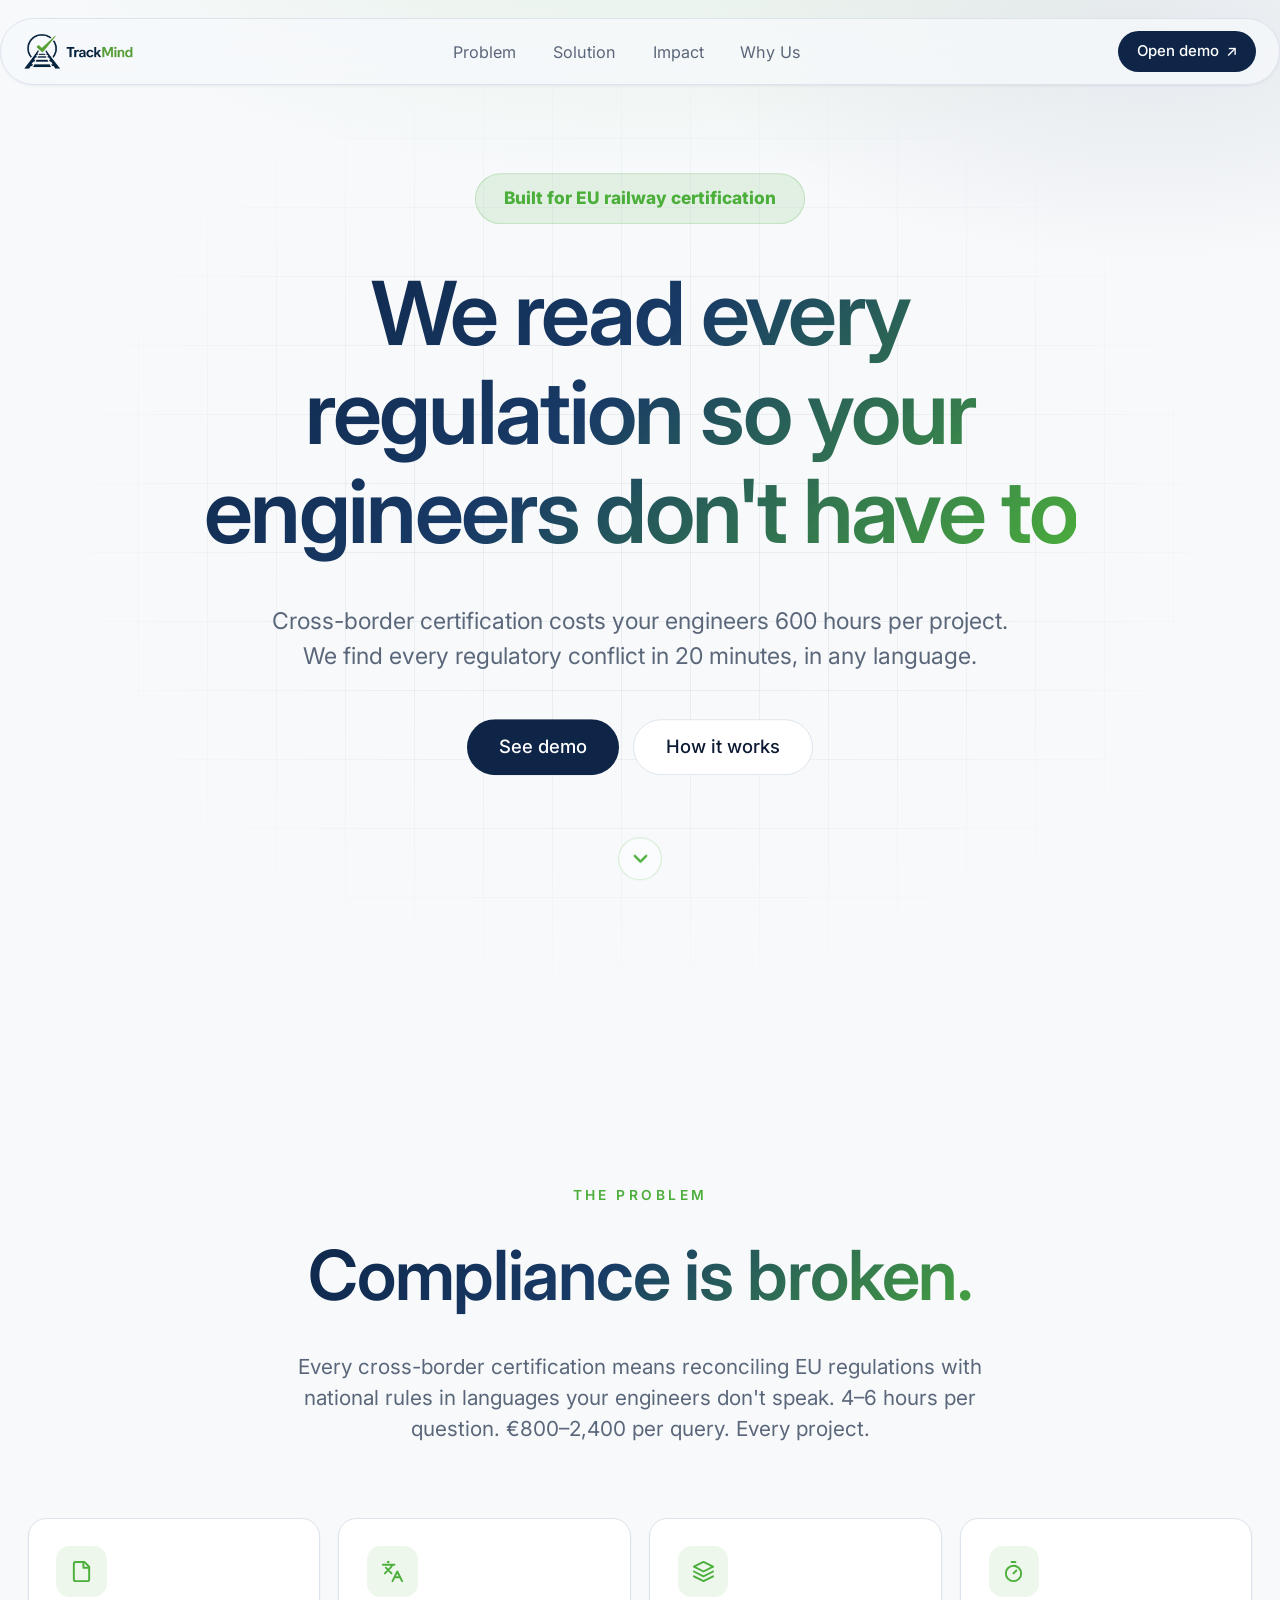
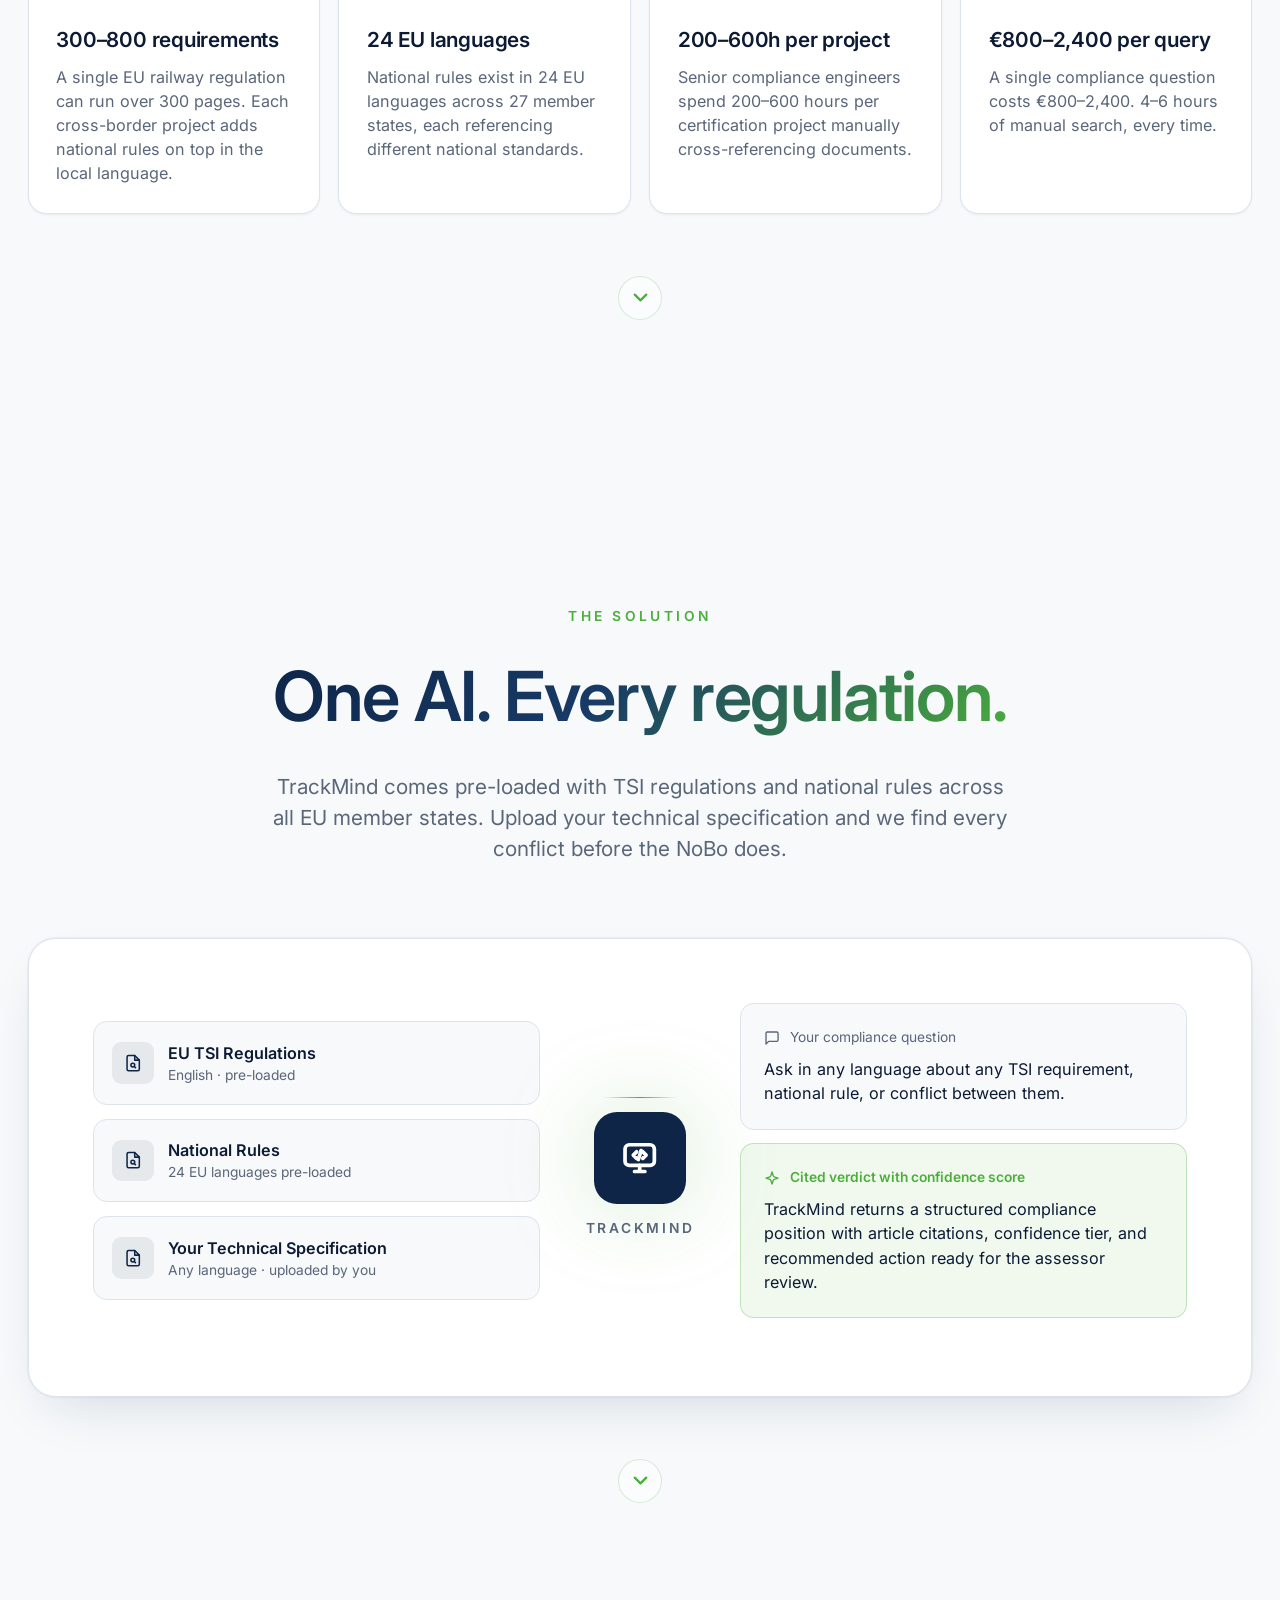
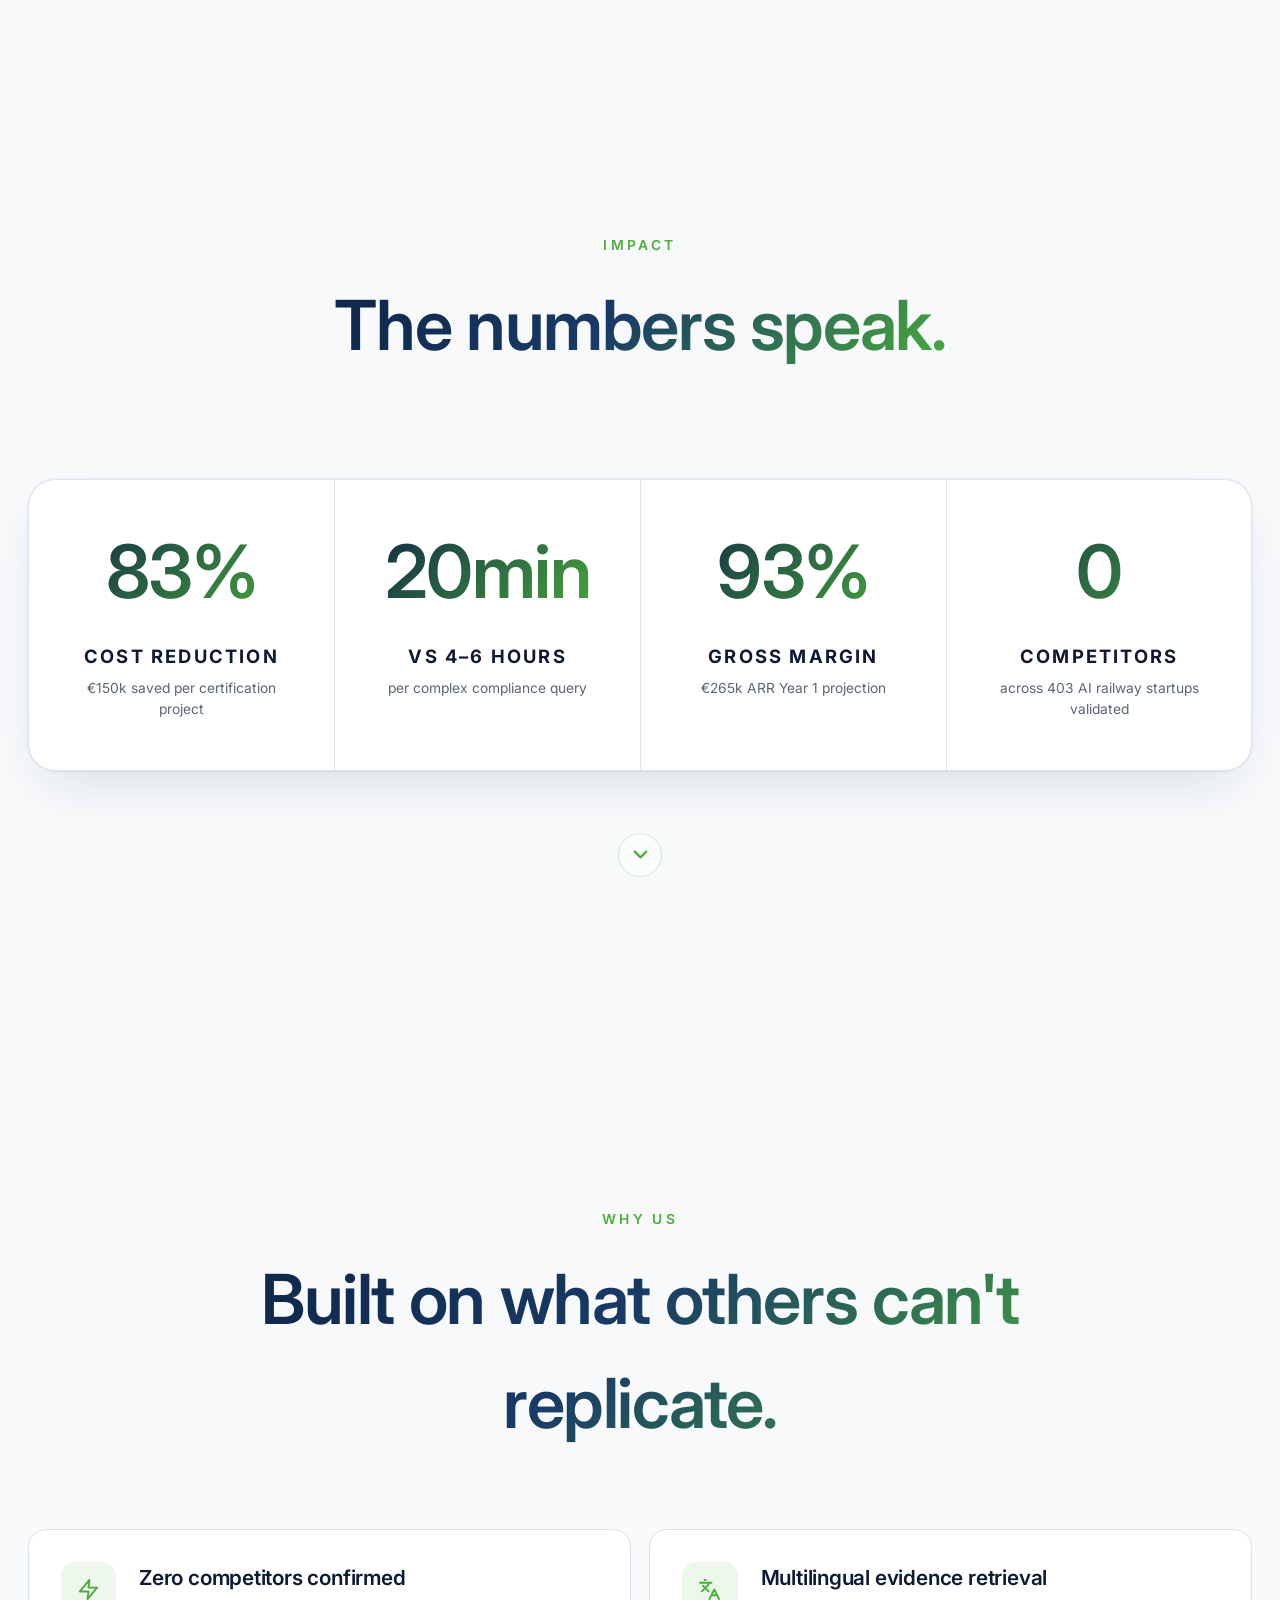
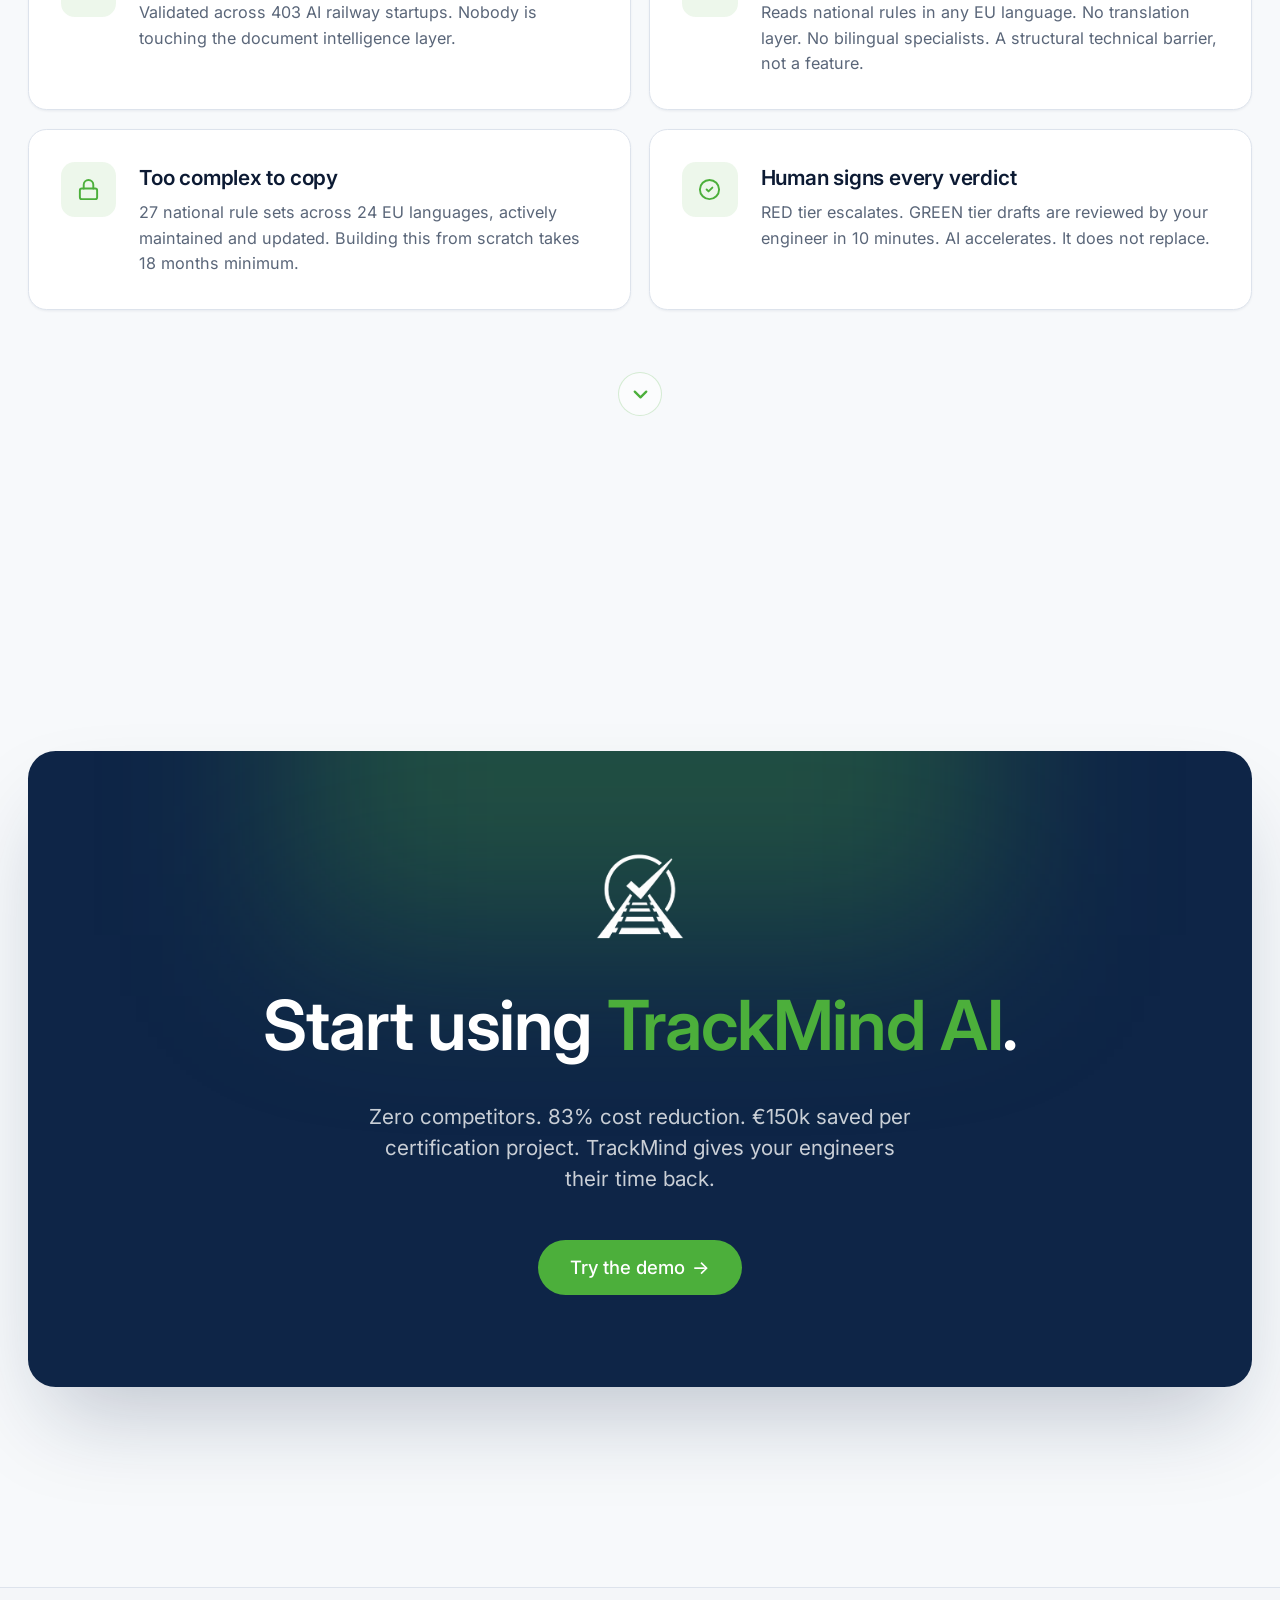
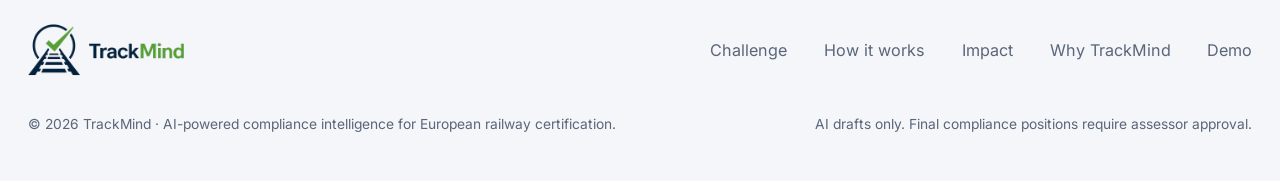
==== commit 56a2ded9: "Improve main and demo page UI details" ====
--- a/index.html
+++ b/index.html
@@ -3,8 +3,8 @@
 <head>
 <meta charset="UTF-8" />
 <meta name="viewport" content="width=device-width, initial-scale=1.0" />
-<title>TrackMind AI — EU Railway Compliance</title>
-<link rel="icon" type="image/png" href="trackmind_logo.png">
+<title>TrackMind</title>
+<link rel="icon" type="image/png" href="logo_images/trackmind_favicon.png">
 <meta name="description" content="TrackMind AI reads TSI, national rules and technical specs across languages — turning 6-hour compliance searches into 20-minute cited answers." />
 <link rel="stylesheet" href="styles.css">
 </head>
@@ -16,7 +16,7 @@
   <symbol id="i-layers" viewBox="0 0 24 24" fill="none" stroke="currentColor" stroke-width="2" stroke-linecap="round" stroke-linejoin="round"><path d="m12 2 10 5-10 5L2 7l10-5zM2 17l10 5 10-5M2 12l10 5 10-5"/></symbol>
   <symbol id="i-timer" viewBox="0 0 24 24" fill="none" stroke="currentColor" stroke-width="2" stroke-linecap="round" stroke-linejoin="round"><path d="M10 2h4M12 14l3-3M12 22a8 8 0 1 0 0-16 8 8 0 0 0 0 16z"/></symbol>
   <symbol id="i-file-search" viewBox="0 0 24 24" fill="none" stroke="currentColor" stroke-width="2" stroke-linecap="round" stroke-linejoin="round"><path d="M14 2H6a2 2 0 0 0-2 2v16a2 2 0 0 0 2 2h12a2 2 0 0 0 2-2V8z"/><path d="M14 2v6h6"/><circle cx="11.5" cy="14.5" r="2.5"/><path d="M13.3 16.3 15 18"/></symbol>
-  <symbol id="i-brain" viewBox="0 0 24 24" fill="none" stroke="currentColor" stroke-width="2.4" stroke-linecap="round" stroke-linejoin="round"><path d="M9.5 2A2.5 2.5 0 0 1 12 4.5v15a2.5 2.5 0 0 1-4.96.44 2.5 2.5 0 0 1-2.96-3.08 3 3 0 0 1-.34-5.58 2.5 2.5 0 0 1 1.32-4.24 2.5 2.5 0 0 1 4.44-1.04Z"/><path d="M14.5 2A2.5 2.5 0 0 0 12 4.5v15a2.5 2.5 0 0 0 4.96.44 2.5 2.5 0 0 0 2.96-3.08 3 3 0 0 0 .34-5.58 2.5 2.5 0 0 0-1.32-4.24 2.5 2.5 0 0 0-4.44-1.04Z"/></symbol>
+  <symbol id="i-brain" viewBox="0 0 24 24" fill="none" stroke="currentColor" stroke-width="2.15" stroke-linecap="round" stroke-linejoin="round"><rect x="3.5" y="4.5" width="17" height="12" rx="2.5"/><path d="M9 20h6M12 16.5V20"/><path d="M8.3 10.5 10.2 8.6M8.3 10.5l1.9 1.9M15.7 10.5l-1.9-1.9M15.7 10.5l-1.9 1.9"/><path d="M11.2 13.1 12.8 7.9"/></symbol>
   <symbol id="i-message" viewBox="0 0 24 24" fill="none" stroke="currentColor" stroke-width="2" stroke-linecap="round" stroke-linejoin="round"><path d="M21 15a2 2 0 0 1-2 2H7l-4 4V5a2 2 0 0 1 2-2h14a2 2 0 0 1 2 2z"/></symbol>
   <symbol id="i-sparkles" viewBox="0 0 24 24" fill="none" stroke="currentColor" stroke-width="2" stroke-linecap="round" stroke-linejoin="round"><path d="m12 3-1.9 5.8a2 2 0 0 1-1.3 1.3L3 12l5.8 1.9a2 2 0 0 1 1.3 1.3L12 21l1.9-5.8a2 2 0 0 1 1.3-1.3L21 12l-5.8-1.9a2 2 0 0 1-1.3-1.3z"/></symbol>
   <symbol id="i-zap" viewBox="0 0 24 24" fill="none" stroke="currentColor" stroke-width="2" stroke-linecap="round" stroke-linejoin="round"><path d="M13 2 3 14h9l-1 8 10-12h-9l1-8z"/></symbol>
@@ -27,7 +27,12 @@
 <header class="nav">
   <div class="nav-inner">
     <a href="#" class="brand"><img src="logo_images/trackmind_logo2.png" class="brand-logo" alt="TrackMind logo"></a>
-    <nav class="nav-links"><a href="#problem">Problem</a><a href="#solution">Solution</a><a href="#impact">Impact</a><a href="#moat">Why Us</a></nav>
+    <nav class="nav-links">
+      <a href="#problem">Problem</a>
+      <a href="#solution">Solution</a>
+      <a href="#impact">Impact</a>
+      <a href="#moat">Why Us</a>
+    </nav>
     <a href="demo.html" class="btn btn-sm btn-primary">Open demo<span aria-hidden="true">↗</span></a>
   </div>
 </header>
@@ -35,17 +40,23 @@
 <section class="hero">
   <div class="grid-bg"></div>
   <div class="container">
-    <div class="badge-pill anim-fade-in"><span class="ping-dot"></span>Built for EU railway certification</div>
-    <h1 class="hero-title text-gradient anim-fade-in-slow">AI that reads railway regulations <span class="text-gradient-accent">across languages.</span></h1>
-    <p class="hero-sub anim-fade-in delay-200">Cross-border certification costs your engineers 600 hours per project. We find every regulatory conflict in 20 minutes, in any language.</p>
-    <div class="hero-ctas anim-fade-in delay-350"><a href="demo.html" class="btn btn-primary">See demo</a><a href="#solution" class="btn btn-outline">How it works</a></div>
-  </div>
-</section>
-
-<section class="logo-strip">
-  <div class="container">
-    <p class="logo-strip-label">Built on real EU regulatory frameworks</p>
-    <div class="logo-strip-row"><span>TSI LOC&amp;PAS 1302/2014</span><span>Directive 2016/797</span><span>Arrêté 19 mars 2012</span><span>NF F31-054</span><span>EN 14752</span><span>ERA One-Stop Shop</span></div>
+    <div class="badge-pill anim-fade-in">Built for EU railway certification</div>
+    <h1 class="hero-title text-gradient anim-fade-in-slow">
+      <span>We read every</span>
+      <span>regulation so your</span>
+      <span>engineers don't have to</span>
+    </h1>
+    <p class="hero-sub anim-fade-in delay-200">
+      <span>Cross-border certification costs your engineers 600 hours per project.</span>
+      <span>We find every regulatory conflict in 20 minutes, in any language.</span>
+    </p>
+    <div class="hero-ctas anim-fade-in delay-350">
+      <a href="demo.html" class="btn btn-primary">See demo</a>
+      <a href="#solution" class="btn btn-outline">How it works</a>
+    </div>
+    <a href="#problem" class="scroll-indicator anim-fade-in delay-350" aria-label="Scroll to the problem section">
+      <svg viewBox="0 0 24 24" fill="none" stroke="currentColor" stroke-width="2.4" stroke-linecap="round" stroke-linejoin="round" aria-hidden="true"><path d="m6 9 6 6 6-6"/></svg>
+    </a>
   </div>
 </section>
 
@@ -57,11 +68,30 @@
       <p class="sec-sub">Every cross-border certification means reconciling EU regulations with national rules in languages your engineers don't speak. 4–6 hours per question. €800–2,400 per query. Every project.</p>
     </div>
     <div class="grid grid-4">
-      <div class="card"><div class="card-icon"><svg><use href="#i-files"/></svg></div><h3 class="card-title">300–800 requirements</h3><p class="card-desc">A single EU railway regulation can run over 300 pages. Each cross-border project adds national rules on top in the local language.</p></div>
-      <div class="card"><div class="card-icon"><svg><use href="#i-languages"/></svg></div><h3 class="card-title">24 EU languages</h3><p class="card-desc">National rules exist in 24 EU languages across 27 member states, each referencing different national standards.</p></div>
-      <div class="card"><div class="card-icon"><svg><use href="#i-layers"/></svg></div><h3 class="card-title">200–600h per project</h3><p class="card-desc">Senior compliance engineers spend 200–600 hours per certification project manually cross-referencing documents.</p></div>
-      <div class="card"><div class="card-icon"><svg><use href="#i-timer"/></svg></div><h3 class="card-title">€800–2,400 per query</h3><p class="card-desc">A single compliance question costs €800–2,400 in specialist time today. 4–6 hours of manual search, every time.</p></div>
-    </div>
+      <div class="card">
+        <div class="card-icon"><svg><use href="#i-files"/></svg></div>
+        <h3 class="card-title">300–800 requirements</h3>
+        <p class="card-desc">A single EU railway regulation can run over 300 pages. Each cross-border project adds national rules on top in the local language.</p>
+      </div>
+      <div class="card">
+        <div class="card-icon"><svg><use href="#i-languages"/></svg></div>
+        <h3 class="card-title">24 EU languages</h3>
+        <p class="card-desc">National rules exist in 24 EU languages across 27 member states, each referencing different national standards.</p>
+      </div>
+      <div class="card">
+        <div class="card-icon"><svg><use href="#i-layers"/></svg></div>
+        <h3 class="card-title">200–600h per project</h3>
+        <p class="card-desc">Senior compliance engineers spend 200–600 hours per certification project manually cross-referencing documents.</p>
+      </div>
+      <div class="card">
+        <div class="card-icon"><svg><use href="#i-timer"/></svg></div>
+        <h3 class="card-title">€800–2,400 per query</h3>
+        <p class="card-desc">A single compliance question costs €800–2,400. 4–6 hours of manual search, every time.</p>
+      </div>
+    </div>
+    <a href="#solution" class="scroll-indicator" aria-label="Scroll to the solution section">
+      <svg viewBox="0 0 24 24" fill="none" stroke="currentColor" stroke-width="2.4" stroke-linecap="round" stroke-linejoin="round" aria-hidden="true"><path d="m6 9 6 6 6-6"/></svg>
+    </a>
   </div>
 </section>
 
@@ -75,54 +105,139 @@
     <div class="solution">
       <div class="solution-grid">
         <div>
-          <div class="input-row"><div class="icon"><svg><use href="#i-file-search"/></svg></div><div><div class="lab">EU TSI Regulations</div><div class="sub">English · all subsystems · pre-loaded</div></div></div>
-          <div class="input-row"><div class="icon"><svg><use href="#i-file-search"/></svg></div><div><div class="lab">National Rules</div><div class="sub">24 EU languages · all member states · pre-loaded</div></div></div>
-          <div class="input-row"><div class="icon"><svg><use href="#i-file-search"/></svg></div><div><div class="lab">Your Technical Specification</div><div class="sub">Any language · your document · uploaded by you</div></div></div>
-        </div>
-        <div class="brain-wrap"><div class="brain-line"></div><div class="brain-box"><svg><use href="#i-brain"/></svg></div><div class="brain-label">TrackMind</div></div>
-        <div>
-          <div class="qa-box"><div class="label"><svg><use href="#i-message"/></svg> Your compliance question</div><p>Ask in any language about any TSI requirement, national rule, or conflict between them.</p></div>
-          <div class="qa-box accent"><div class="label"><svg><use href="#i-sparkles"/></svg> Cited verdict with confidence score</div><p>TrackMind returns a structured compliance position with article citations, confidence tier, and recommended action ready for NoBo assessor review.</p></div>
-        </div>
-      </div>
-    </div>
+          <div class="input-row">
+            <div class="icon"><svg><use href="#i-file-search"/></svg></div>
+            <div>
+              <div class="lab">EU TSI Regulations</div>
+              <div class="sub">English · pre-loaded</div>
+            </div>
+          </div>
+          <div class="input-row">
+            <div class="icon"><svg><use href="#i-file-search"/></svg></div>
+            <div>
+              <div class="lab">National Rules</div>
+              <div class="sub">24 EU languages pre-loaded</div>
+            </div>
+          </div>
+          <div class="input-row">
+            <div class="icon"><svg><use href="#i-file-search"/></svg></div>
+            <div>
+              <div class="lab">Your Technical Specification</div>
+              <div class="sub">Any language · uploaded by you</div>
+            </div>
+          </div>
+        </div>
+        <div class="brain-wrap">
+          <div class="brain-line"></div>
+          <div class="brain-box"><svg><use href="#i-brain"/></svg></div>
+          <div class="brain-label">TrackMind</div>
+        </div>
+        <div>
+          <div class="qa-box">
+            <div class="label"><svg><use href="#i-message"/></svg> Your compliance question</div>
+            <p>Ask in any language about any TSI requirement, national rule, or conflict between them.</p>
+          </div>
+          <div class="qa-box accent">
+            <div class="label"><svg><use href="#i-sparkles"/></svg> Cited verdict with confidence score</div>
+            <p>TrackMind returns a structured compliance position with article citations, confidence tier, and recommended action ready for the assessor review.</p>
+          </div>
+        </div>
+      </div>
+    </div>
+    <a href="#impact" class="scroll-indicator" aria-label="Scroll to the impact section">
+      <svg viewBox="0 0 24 24" fill="none" stroke="currentColor" stroke-width="2.4" stroke-linecap="round" stroke-linejoin="round" aria-hidden="true"><path d="m6 9 6 6 6-6"/></svg>
+    </a>
   </div>
 </section>
 
 <section id="impact">
   <div class="container">
-    <div class="sec-header"><p class="eyebrow">Impact</p><h2 class="sec-title text-gradient">The numbers speak.</h2></div>
+    <div class="sec-header">
+      <p class="eyebrow">Impact</p>
+      <h2 class="sec-title text-gradient">The numbers speak.</h2>
+    </div>
     <div class="metrics-wrap">
       <div class="metrics-grid">
-        <div class="metric"><p class="metric-num">83%</p><p class="metric-lab">cost reduction</p><p class="metric-desc">€150k saved per certification project</p></div>
-        <div class="metric"><p class="metric-num">20min</p><p class="metric-lab">vs 4–6 hours</p><p class="metric-desc">per complex compliance query</p></div>
-        <div class="metric"><p class="metric-num">93%</p><p class="metric-lab">gross margin</p><p class="metric-desc">€265k ARR Year 1 projection</p></div>
-        <div class="metric"><p class="metric-num">0</p><p class="metric-lab">competitors</p><p class="metric-desc">across 403 AI railway startups validated</p></div>
-      </div>
-    </div>
+        <div class="metric">
+          <p class="metric-num">83%</p>
+          <p class="metric-lab">cost reduction</p>
+          <p class="metric-desc">€150k saved per certification project</p>
+        </div>
+        <div class="metric">
+          <p class="metric-num">20min</p>
+          <p class="metric-lab">vs 4–6 hours</p>
+          <p class="metric-desc">per complex compliance query</p>
+        </div>
+        <div class="metric">
+          <p class="metric-num">93%</p>
+          <p class="metric-lab">gross margin</p>
+          <p class="metric-desc">€265k ARR Year 1 projection</p>
+        </div>
+        <div class="metric">
+          <p class="metric-num">0</p>
+          <p class="metric-lab">competitors</p>
+          <p class="metric-desc">across 403 AI railway startups validated</p>
+        </div>
+      </div>
+    </div>
+    <a href="#moat" class="scroll-indicator" aria-label="Scroll to the why us section">
+      <svg viewBox="0 0 24 24" fill="none" stroke="currentColor" stroke-width="2.4" stroke-linecap="round" stroke-linejoin="round" aria-hidden="true"><path d="m6 9 6 6 6-6"/></svg>
+    </a>
   </div>
 </section>
 
 <section id="moat">
   <div class="container">
-    <div class="sec-header"><p class="eyebrow">Why us</p><h2 class="sec-title text-gradient">Built on what others can't replicate.</h2></div>
+    <div class="sec-header">
+      <p class="eyebrow">Why us</p>
+      <h2 class="sec-title text-gradient">Built on what others can't replicate.</h2>
+    </div>
     <div class="grid grid-2">
-      <div class="card moat-card"><div class="icon"><svg><use href="#i-zap"/></svg></div><div><h3>Zero competitors confirmed</h3><p>Validated across 403 AI railway startups. Every AI investment in rail goes to track inspection and predictive maintenance. Nobody is touching the document intelligence layer.</p></div></div>
-      <div class="card moat-card"><div class="icon"><svg><use href="#i-languages"/></svg></div><div><h3>Multilingual evidence retrieval</h3><p>An English query retrieves national rules in any EU language at full semantic fidelity. No translation layer, no bilingual specialists. 24 languages. Structural technical barrier, not a feature.</p></div></div>
-      <div class="card moat-card"><div class="icon"><svg><use href="#i-lock"/></svg></div><div><h3>18-month minimum rebuild time</h3><p>EU regulatory complexity, 27 national rule sets in 24 languages, and NoBo customer relationships. Too niche for a platform company, too regulated for a US startup.</p></div></div>
-      <div class="card moat-card"><div class="icon"><svg><use href="#i-check"/></svg></div><div><h3>Human signs every verdict</h3><p>RED tier refuses to draft and escalates. For GREEN tier drafts, a NoBo assessor reviews in 10 minutes and approves with professional seal. AI accelerates, it does not replace.</p></div></div>
-    </div>
-  </div>
-</section>
-
-<section>
+      <div class="card moat-card">
+        <div class="icon"><svg><use href="#i-zap"/></svg></div>
+        <div>
+          <h3>Zero competitors confirmed</h3>
+          <p>Validated across 403 AI railway startups. Nobody is touching the document intelligence layer.</p>
+        </div>
+      </div>
+      <div class="card moat-card">
+        <div class="icon"><svg><use href="#i-languages"/></svg></div>
+        <div>
+          <h3>Multilingual evidence retrieval</h3>
+          <p>Reads national rules in any EU language. No translation layer. No bilingual specialists. A structural technical barrier, not a feature.</p>
+        </div>
+      </div>
+      <div class="card moat-card">
+        <div class="icon"><svg><use href="#i-lock"/></svg></div>
+        <div>
+          <h3>Too complex to copy</h3>
+          <p>27 national rule sets across 24 EU languages, actively maintained and updated. Building this from scratch takes 18 months minimum.</p>
+        </div>
+      </div>
+      <div class="card moat-card">
+        <div class="icon"><svg><use href="#i-check"/></svg></div>
+        <div>
+          <h3>Human signs every verdict</h3>
+          <p>RED tier escalates. GREEN tier drafts are reviewed by your engineer in 10 minutes. AI accelerates. It does not replace.</p>
+        </div>
+      </div>
+    </div>
+    <a href="#start" class="scroll-indicator" aria-label="Scroll to the final call to action">
+      <svg viewBox="0 0 24 24" fill="none" stroke="currentColor" stroke-width="2.4" stroke-linecap="round" stroke-linejoin="round" aria-hidden="true"><path d="m6 9 6 6 6-6"/></svg>
+    </a>
+  </div>
+</section>
+
+<section id="start">
   <div class="container">
     <div class="cta-box">
       <div class="content">
         <img src="logo_images/trackmind_logo_white.png" class="cta-logo" alt="TrackMind logo">
         <h2 class="cta-title">Start using <span class="green">TrackMind AI</span>.</h2>
         <p class="cta-sub">Zero competitors. 83% cost reduction. €150k saved per certification project. TrackMind gives your engineers their time back.</p>
-        <div class="cta-ctas"><a href="demo.html" class="btn btn-accent">Try the demo <span aria-hidden="true">→</span></a></div>
+        <div class="cta-ctas">
+          <a href="demo.html" class="btn btn-accent">Try the demo <span aria-hidden="true">→</span></a>
+        </div>
       </div>
     </div>
   </div>
@@ -132,10 +247,19 @@
   <div class="container">
     <div class="footer-row">
       <a href="index.html" class="brand"><img src="logo_images/trackmind_logo2.png" alt="TrackMind logo" class="footer-logo"></a>
-      <div class="footer-links"><a href="index.html#problem">Challenge</a><a href="index.html#solution">How it works</a><a href="index.html#impact">Impact</a><a href="index.html#moat">Why TrackMind</a><a href="demo.html">Demo</a></div>
-    </div>
-    <div class="footer-meta"><p>© 2026 TrackMind · AI-powered compliance intelligence for European railway certification.</p><p>AI drafts only. Final compliance positions require assessor approval.</p></div>
+      <div class="footer-links">
+        <a href="index.html#problem">Challenge</a>
+        <a href="index.html#solution">How it works</a>
+        <a href="index.html#impact">Impact</a>
+        <a href="index.html#moat">Why TrackMind</a>
+        <a href="demo.html">Demo</a>
+      </div>
+    </div>
+    <div class="footer-meta">
+      <p>© 2026 TrackMind · AI-powered compliance intelligence for European railway certification.</p>
+      <p>AI drafts only. Final compliance positions require assessor approval.</p>
+    </div>
   </div>
 </footer>
 </body>
-</html>+</html>
--- a/styles.css
+++ b/styles.css
@@ -3,8 +3,9 @@
 :root {
   --background: #f7f9fb; --foreground: #0c1a33; --card: #ffffff; --muted: #eef1f5; --muted-foreground: #5a6679; --border: #dde3ec;
   --primary: #0e2547; --primary-foreground: #ffffff; --accent: #4caf3b; --accent-foreground: #ffffff; --secondary: #eef1f5;
-  --warning: #f5a524; --danger: #e0473e; --success: #4caf3b; --radius: 16px;
-  --gradient-text: linear-gradient(180deg, #0e2547, #2b4a78); --gradient-accent: linear-gradient(135deg, #0e2547, #4caf3b);
+  --tsi: #3f7fbd; --tsi-soft: rgba(111,168,220,.12); --tsi-border: rgba(111,168,220,.36);
+  --warning: #f5a524; --danger: #e0473e; --escalated: #b91c1c; --escalated-soft: rgba(185,28,28,.10); --escalated-border: rgba(185,28,28,.32); --success: #4caf3b; --radius: 16px;
+  --gradient-text: linear-gradient(135deg, #0e2547 0%, #183a66 45%, #4caf3b 100%); --gradient-accent: linear-gradient(135deg, #0e2547, #4caf3b);
   --shadow-sm: 0 1px 2px rgba(14,37,71,.06);
   --shadow-card: 0 20px 50px -20px rgba(14,37,71,.18), 0 0 0 1px rgba(14,37,71,.04);
   --shadow-elevated: 0 40px 80px -20px rgba(14,37,71,.25); --shadow-glow: 0 0 80px rgba(76,175,59,.25);
@@ -24,15 +25,13 @@
 ::selection { background: rgba(76,175,59,.25); }
 
 .container { max-width: 1200px; margin: 0 auto; padding: 0 24px; }
-.text-gradient, .text-gradient-accent {
+.text-gradient {
+  background-image: var(--gradient-text);
   -webkit-background-clip: text;
   background-clip: text;
   color: transparent;
   -webkit-text-fill-color: transparent;
 }
-
-.text-gradient { background-image: var(--gradient-text); }
-.text-gradient-accent { background-image: var(--gradient-accent); }
 .eyebrow { font-size: 12px; font-weight: 600; text-transform: uppercase; letter-spacing: .25em; color: var(--accent); margin: 0 0 16px; }
 
 /* Buttons */
@@ -44,12 +43,8 @@
 .btn-accent:hover { background: #43a033; transform: translateY(-1px); }
 .btn-outline { background: var(--card); color: var(--foreground); border: 1px solid var(--border); }
 .btn-outline:hover { background: var(--secondary); }
-.btn-ghost-light { background: transparent; color: #fff; border: 1px solid rgba(255,255,255,.3); }
-.btn-ghost-light:hover { background: rgba(255,255,255,.1); }
 .btn-danger { background: #fff; color: var(--danger); border: 1px solid rgba(224,71,62,.3); }
 .btn-danger:hover { background: rgba(224,71,62,.08); }
-.btn-danger-sm { background: rgba(224,71,62,.1); color: #991b1b; border: 1px solid rgba(224,71,62,.3); font-weight: 600; font-size: 13px; height: 36px; padding: 0 16px; border-radius: 10px; display: inline-flex; align-items: center; }
-.btn-danger-sm:hover { background: rgba(224,71,62,.18); }
 .btn:disabled { opacity: .5; cursor: not-allowed; transform: none; }
 .btn svg { width: 16px; height: 16px; }
 
@@ -61,8 +56,6 @@
 }
 .brand { display: flex; align-items: center; gap: 10px; }
 .brand-logo { height: 36px; width: auto; object-fit: contain; background: transparent; }
-.brand-text { font-size: 14px; font-weight: 700; letter-spacing: -0.01em; }
-.brand-text .green { color: var(--accent); }
 .nav-links { display: none; gap: 32px; font-size: 14px; color: var(--muted-foreground); }
 .nav-links a { transition: color .2s; }
 .nav-links a:hover { color: var(--foreground); }
@@ -88,7 +81,12 @@
 .footer-links { display: flex; flex-wrap: wrap; gap: 12px 32px; font-size: 14px; color: var(--muted-foreground); }
 .footer-links a:hover { color: var(--foreground); }
 .footer-logo { width: 140px; height: auto; max-width: 140px; object-fit: contain; display: block; }
-.footer-large { zoom: 1.1; }
+.page-demo footer { padding: 32px 0; }
+.page-demo footer .container { max-width: 1380px; padding: 0 28px; }
+.page-demo footer .footer-row { gap: 21px; }
+.page-demo footer .footer-meta { margin-top: 21px; gap: 7px; font-size: 14px; }
+.page-demo footer .footer-links { gap: 14px 37px; font-size: 16px; }
+.page-demo footer .footer-logo { width: 161px; max-width: 161px; }
 @media (min-width: 768px) { .footer-row { flex-direction: row; align-items: center; justify-content: space-between; } .footer-meta { flex-direction: row; justify-content: space-between; } }
 
 /* Animations */
@@ -107,7 +105,7 @@
 /* ----------------------------- */
 /* Home page — index.html */
 /* ----------------------------- */
-.page-home { zoom: 1.10; }
+.page-home { zoom: 1.15; }
 .grid-bg {
   position: absolute; inset: 0; pointer-events: none;
   background-image: linear-gradient(rgba(14,37,71,.06) 1px, transparent 1px), linear-gradient(90deg, rgba(14,37,71,.06) 1px, transparent 1px);
@@ -116,33 +114,30 @@
   mask-image: radial-gradient(ellipse 60% 60% at 50% 50%, black 30%, transparent 80%);
 }
 
-.hero { position: relative; overflow: hidden; padding: 160px 0 96px; text-align: center; }
-@media (min-width: 768px) { .hero { padding: 192px 0 128px; } }
-.badge-pill { display: inline-flex; align-items: center; gap: 8px; padding: 6px 16px; border-radius: 999px; background: rgba(255,255,255,.7); border: 1px solid var(--border); font-size: 12px; color: var(--muted-foreground); backdrop-filter: blur(10px); margin-bottom: 32px; }
-.ping-dot { position: relative; display: inline-flex; width: 8px; height: 8px; }
-.ping-dot::before { content: ''; position: absolute; inset: 0; border-radius: 999px; background: var(--accent); opacity: .75; animation: ping 1.4s cubic-bezier(0,0,.2,1) infinite; }
-.ping-dot::after { content: ''; position: relative; width: 8px; height: 8px; border-radius: 999px; background: var(--accent); }
-@keyframes ping { 75%,100% { transform: scale(2.2); opacity: 0; } }
-h1.hero-title { margin: 0 auto; max-width: 1000px; font-size: clamp(40px, 6vw, 84px); font-weight: 600; letter-spacing: -0.03em; line-height: 1.02; }
-.hero-sub { margin: 32px auto 0; max-width: 640px; font-size: 18px; color: var(--muted-foreground); }
+.hero { position: relative; overflow: hidden; text-align: center; }
+.hero .container { display: flex; flex-direction: column; align-items: center; justify-content: center; transform: translateY(8px); }
+.badge-pill { display: inline-flex; align-items: center; justify-content: center; gap: 8px; padding: 10px 24px; border-radius: 999px; background: rgba(76,175,59,.12); border: 1px solid rgba(76,175,59,.24); font-size: 15px; font-weight: 800; color: var(--accent); margin-bottom: 32px; box-shadow: none; }
+h1.hero-title { margin: 0 auto; max-width: 1100px; padding: .04em 0 .08em; font-size: clamp(40px, 6vw, 84px); font-weight: 600; letter-spacing: -0.03em; line-height: 1.12; }
+h1.hero-title span { display: block; }
+.hero-sub { margin: 32px auto 0; max-width: 840px; font-size: 18px; color: var(--muted-foreground); }
+.hero-sub span { display: block; }
 @media (min-width: 768px) { .hero-sub { font-size: 20px; } }
 .hero-ctas, .cta-ctas { margin-top: 40px; display: flex; flex-direction: column; gap: 12px; align-items: center; justify-content: center; }
 @media (min-width: 640px) { .hero-ctas, .cta-ctas { flex-direction: row; } }
-
-.logo-strip { border-top: 1px solid var(--border); border-bottom: 1px solid var(--border); background: rgba(238,241,245,.4); padding: 40px 0; }
-.logo-strip-label { text-align: center; font-size: 12px; text-transform: uppercase; letter-spacing: .2em; color: var(--muted-foreground); margin: 0 0 24px; }
-.logo-strip-row { display: flex; flex-wrap: wrap; justify-content: center; gap: 16px 48px; font-size: 14px; font-weight: 600; color: var(--muted-foreground); }
-
-.page-home section { padding: 128px 0; }
-.page-home .logo-strip { padding: 40px 0; }
+.scroll-indicator { display: inline-grid; place-items: center; width: 38px; height: 38px; margin-top: 54px; border-radius: 999px; color: var(--accent); border: 1px solid rgba(76,175,59,.22); background: rgba(255,255,255,.54); animation: fade-in .7s cubic-bezier(.16,1,.3,1) .35s both, scroll-bounce 2.1s ease-in-out 1s infinite; }
+.scroll-indicator svg { width: 20px; height: 20px; }
+.scroll-indicator:hover { color: #fff; background: var(--accent); border-color: var(--accent); transform: translateY(2px); }
+@keyframes scroll-bounce { 0%,100% { transform: translateY(0); } 50% { transform: translateY(8px); } }
+
+.page-home section { min-height: 100vh; padding: 118px 0; display: flex; align-items: center; box-sizing: border-box; scroll-margin-top: 0; }
+.page-home section > .container { width: 100%; display: flex; flex-direction: column; align-items: center; }
 .sec-header { max-width: 720px; margin: 0 auto 64px; text-align: center; }
 .sec-title { font-size: clamp(32px, 5vw, 60px); font-weight: 600; letter-spacing: -0.02em; margin: 0; }
 .sec-sub { margin: 20px auto 0; max-width: 640px; font-size: 18px; color: var(--muted-foreground); }
 
 .grid { display: grid; gap: 16px; }
-.grid-2, .grid-3, .grid-4 { grid-template-columns: 1fr; }
-.grid-3 { gap: 24px; }
-@media (min-width: 768px) { .grid-2 { grid-template-columns: repeat(2,1fr); } .grid-3 { grid-template-columns: repeat(3,1fr); } .grid-4 { grid-template-columns: repeat(2,1fr); } }
+.grid-2, .grid-4 { grid-template-columns: 1fr; }
+@media (min-width: 768px) { .grid-2 { grid-template-columns: repeat(2,1fr); } .grid-4 { grid-template-columns: repeat(2,1fr); } }
 @media (min-width: 1024px) { .grid-4 { grid-template-columns: repeat(4,1fr); } }
 
 .card { position: relative; background: var(--card); border: 1px solid var(--border); border-radius: var(--radius); padding: 24px; box-shadow: var(--shadow-sm); transition: transform .25s ease, box-shadow .25s ease; }
@@ -164,7 +159,7 @@
 .brain-wrap { display: flex; flex-direction: column; align-items: center; gap: 12px; }
 .brain-line { display: none; width: 64px; height: 1px; background: linear-gradient(90deg, transparent, var(--accent), transparent); }
 @media (min-width: 768px) { .brain-line { display: block; } }
-.brain-box { display: grid; place-items: center; width: 80px; height: 80px; background: var(--primary); color: #fff; border-radius: 20px; box-shadow: var(--shadow-glow); animation: pulse-glow 4s ease-in-out infinite; }
+.brain-box { display: grid; place-items: center; width: 80px; height: 80px; background: var(--primary); color: #fff; border-radius: 20px; box-shadow: var(--shadow-glow); }
 .brain-box svg { width: 36px; height: 36px; }
 @keyframes pulse-glow { 0%,100% { transform: scale(1); opacity: .92; } 50% { transform: scale(1.04); opacity: 1; } }
 .brain-label { font-size: 12px; font-weight: 600; letter-spacing: .2em; text-transform: uppercase; color: var(--muted-foreground); }
@@ -175,7 +170,6 @@
 .qa-box .label svg { width: 14px; height: 14px; }
 .qa-box p { margin: 0; font-size: 14px; }
 
-#impact { min-height: 90vh; }
 #impact .sec-header { margin-bottom: 88px; }
 .metrics-wrap { background: var(--card); border: 1px solid var(--border); border-radius: 24px; box-shadow: var(--shadow-card); overflow: hidden; }
 .metrics-grid { display: grid; grid-template-columns: 1fr; }
@@ -194,7 +188,7 @@
 .moat-card h3 { margin: 0 0 6px; font-size: 18px; font-weight: 600; letter-spacing: -0.01em; }
 .moat-card p { margin: 0; font-size: 14px; color: var(--muted-foreground); line-height: 1.6; }
 
-.cta-box { position: relative; overflow: hidden; border-radius: 24px; background: var(--primary); color: #fff; padding: 48px 32px; text-align: center; box-shadow: var(--shadow-elevated); }
+.cta-box { position: relative; overflow: hidden; width: 100%; border-radius: 24px; background: var(--primary); color: #fff; padding: 48px 32px; text-align: center; box-shadow: var(--shadow-elevated); }
 @media (min-width: 768px) { .cta-box { padding: 80px; } }
 .cta-box::before { content: ''; position: absolute; left: 50%; top: -160px; width: 600px; height: 320px; transform: translateX(-50%); background: rgba(76,175,59,.3); filter: blur(80px); pointer-events: none; }
 .cta-box .content { position: relative; }
@@ -206,13 +200,23 @@
 /* ----------------------------- */
 /* Demo page — demo.html */
 /* ----------------------------- */
-.page-demo header.nav .nav-inner { position: relative; max-width: 1364px; padding: 11px 22px; }
-.page-demo header.nav .brand-logo { height: 40px !important; width: auto; }
-.page-demo header.nav .nav-links { position: absolute; left: 50%; transform: translateX(-50%); gap: 35px; font-size: 15px; }
-.page-demo header.nav .nav-mode { display: flex; align-items: center; gap: 35px; margin-left: auto; }
-.page-demo header.nav .nav-status { font-size: 12px; padding: 4px 13px; }
+.page-demo header.nav .nav-inner { position: relative; transform: scale(1.15); transform-origin: top center; }
+.page-demo header.nav .nav-links { position: absolute; left: 50%; transform: translateX(-50%); }
+.page-demo header.nav .nav-mode { display: flex; align-items: center; gap: 12px; margin-left: auto; }
+@media (max-width: 1180px) {
+  .page-demo header.nav .nav-inner { transform: none; max-width: calc(100vw - 32px); }
+  .page-demo header.nav .nav-links { gap: 24px; }
+}
+@media (max-width: 920px) {
+  .page-demo header.nav .nav-links { display: none; }
+}
+@media (max-width: 560px) {
+  .page-demo header.nav .nav-inner { max-width: calc(100vw - 20px); padding: 8px 12px; }
+  .page-demo header.nav .nav-mode { gap: 6px; }
+  .page-demo header.nav .nav-status { padding: 4px 8px; font-size: 10px; letter-spacing: .06em; }
+}
 .page-demo main { padding: 128px 0 64px; }
-.page-demo main .container { max-width: 1380px; }
+.page-demo main .container { max-width: 1540px; }
 
 .page-head { max-width: 760px; margin: 0 auto 48px; text-align: center; }
 .page-title { font-size: clamp(32px, 5vw, 56px); font-weight: 600; letter-spacing: -0.02em; margin: 0; text-wrap: balance; }
@@ -220,51 +224,55 @@
 
 .step { background: var(--card); border: 1px solid var(--border); border-radius: 24px; box-shadow: var(--shadow-card); padding: 32px; margin-bottom: 24px; }
 @media (min-width: 768px) { .step { padding: 40px; } }
-.step-head { display: flex; align-items: center; gap: 16px; margin-bottom: 24px; }
-.step-num { display: grid; place-items: center; width: 36px; height: 36px; border-radius: 999px; background: var(--primary); color: #fff; font-size: 14px; font-weight: 600; flex-shrink: 0; }
+.step-head { display: flex; align-items: flex-start; gap: 16px; margin-bottom: 24px; }
+.step-num { display: grid; place-items: center; width: 44px; height: 44px; border-radius: 999px; margin-top: 4px; background: var(--primary); color: #fff; font-size: 17px; font-weight: 600; flex-shrink: 0; }
 .step-num.done { background: var(--accent); }
-.step-title { margin: 0; font-size: 20px; font-weight: 600; letter-spacing: -0.01em; }
-.step-desc { margin: 4px 0 0; font-size: 13px; color: var(--muted-foreground); }
+.step-copy { min-width: 0; }
+.results-step-head { align-items: flex-start; }
+.results-step-head .step-copy { flex: 1; }
+.results-head-actions { margin-left: auto; display: flex; align-items: center; justify-content: flex-end; gap: 10px; flex-wrap: wrap; }
+.step-title { margin: 0; font-size: 22px; font-weight: 600; letter-spacing: -0.01em; }
+.step-desc { margin: 4px 0 0; font-size: 15px; color: var(--muted-foreground); }
 #step-3 { scroll-margin-top: 105px; }
 
 .dropzone { display: flex; flex-direction: column; align-items: center; justify-content: center; gap: 12px; padding: 48px 24px; text-align: center; border: 2px dashed var(--border); border-radius: 16px; background: rgba(238,241,245,.4); transition: .2s ease; cursor: pointer; }
 .dropzone:hover, .dropzone.drag { border-color: var(--accent); background: rgba(76,175,59,.06); }
 .dropzone svg { width: 32px; height: 32px; color: var(--muted-foreground); }
-.dropzone p { margin: 0; font-size: 14px; color: var(--muted-foreground); }
 .dropzone strong { color: var(--foreground); font-weight: 600; }
-.dz-hint { font-size: 12px; color: var(--muted-foreground); }
+.dropzone p { margin: 0; font-size: 16px; color: var(--muted-foreground); }
+.dz-hint { font-size: 14px; color: var(--muted-foreground); }
 
 .uploaded { display: none; align-items: center; gap: 12px; padding: 16px 20px; border-radius: 12px; background: rgba(76,175,59,.08); border: 1px solid rgba(76,175,59,.3); }
 .uploaded.active { display: flex; }
 .uploaded .check { display: grid; place-items: center; width: 32px; height: 32px; border-radius: 50%; background: var(--accent); color: #fff; flex-shrink: 0; }
 .uploaded .check svg { width: 16px; height: 16px; }
-.uploaded .file-name { font-size: 14px; font-weight: 600; flex: 1; }
-.uploaded .file-size { font-size: 12px; color: var(--muted-foreground); }
+.uploaded .file-name { font-size: 18px; font-weight: 600; flex: 1; }
+.uploaded .file-size { font-size: 16px; color: var(--muted-foreground); }
 .uploaded .remove { color: var(--muted-foreground); padding: 4px; }
 .uploaded .remove svg { width: 16px; height: 16px; }
 
 .preloaded { margin-top: 20px; }
-.preloaded-lab, .examples-row .lab { font-size: 11px; font-weight: 600; text-transform: uppercase; letter-spacing: .2em; color: var(--muted-foreground); }
+.preloaded-lab, .examples-row .lab { font-size: 13px; font-weight: 600; text-transform: uppercase; letter-spacing: .2em; color: var(--muted-foreground); }
 .preloaded-lab { margin: 0 0 12px; }
 .pill-row { display: flex; flex-wrap: wrap; gap: 8px; }
-.pill { display: inline-flex; align-items: center; gap: 8px; padding: 6px 14px; border-radius: 999px; font-size: 13px; background: rgba(14,37,71,.06); color: var(--primary); border: 1px solid rgba(14,37,71,.1); }
+.pill { display: inline-flex; align-items: center; gap: 8px; padding: 6px 14px; border-radius: 999px; font-size: 15px; background: rgba(14,37,71,.06); color: var(--primary); border: 1px solid rgba(14,37,71,.1); }
 .pill svg { width: 12px; height: 12px; }
 .pill .lock { color: var(--muted-foreground); }
 
-.query-box { width: 100%; min-height: 90px; padding: 16px 18px; border-radius: 16px; border: 1px solid var(--border); background: var(--background); font-size: 16px; color: var(--foreground); outline: none; transition: .2s; resize: vertical; line-height: 1.5; }
+.query-box { width: 100%; min-height: 90px; padding: 16px 18px; border-radius: 16px; border: 1px solid var(--border); background: var(--background); font-size: 18px; color: var(--foreground); outline: none; transition: .2s; resize: vertical; line-height: 1.5; }
 .query-box:focus { border-color: var(--accent); box-shadow: 0 0 0 3px rgba(76,175,59,.18); }
 .query-controls { margin-top: 16px; display: flex; align-items: center; justify-content: space-between; gap: 16px; }
 .examples-row { margin: 0; display: flex; flex-wrap: wrap; align-items: center; gap: 8px; min-width: 0; }
 .examples-row .lab { margin-right: 4px; }
-.chip { border: 1px solid var(--border); background: rgba(238,241,245,.5); padding: 6px 14px; border-radius: 999px; font-size: 13px; color: var(--muted-foreground); transition: .2s; }
+.chip { border: 1px solid var(--border); background: rgba(238,241,245,.5); padding: 6px 14px; border-radius: 999px; font-size: 15px; color: var(--muted-foreground); transition: .2s; }
 .chip:hover { border-color: rgba(76,175,59,.4); background: rgba(76,175,59,.1); color: var(--foreground); }
 .step-actions { display: flex; justify-content: flex-end; gap: 12px; flex-shrink: 0; }
 @media (max-width: 980px) { .query-controls { flex-direction: column; align-items: stretch; } .step-actions { justify-content: flex-start; } }
 
 .panel { background: var(--card); border: 1px solid var(--border); border-radius: 20px; box-shadow: var(--shadow-sm); padding: 24px; }
-.panel-head { display: flex; align-items: center; gap: 10px; margin-bottom: 20px; }
-.panel-head svg { width: 18px; height: 18px; color: var(--accent); }
-.panel-title { margin: 0; font-size: 14px; font-weight: 700; text-transform: uppercase; letter-spacing: .15em; }
+.panel-head { display: flex; align-items: baseline; gap: 18px; margin: -24px -24px 22px; padding: 18px 24px; border-radius: 20px 20px 0 0; background: var(--muted); border-bottom: 1px solid var(--border); }
+.panel-head svg { width: 20px; height: 20px; color: var(--primary); flex-shrink: 0; transform: translateY(3px); }
+.panel-title { margin: 0; font-size: 14px; font-weight: 800; text-transform: uppercase; letter-spacing: .18em; color: var(--primary); line-height: 1; }
 .results-grid-top { display: grid; gap: 20px; grid-template-columns: 1fr; margin-bottom: 20px; }
 @media (min-width: 1024px) { .results-grid-top { grid-template-columns: 1fr 1fr; } }
 .verdict-col { display: flex; flex-direction: column; gap: 20px; }
@@ -279,7 +287,7 @@
 .results-grid-top > .panel:first-child .source-label { font-size: 12px; font-weight: 800; letter-spacing: .18em; color: #445064; }
 
 .source-dot { width: 8px; height: 8px; border-radius: 50%; flex-shrink: 0; }
-.source-dot.tsi { background: #0e2547; }
+.source-dot.tsi { background: var(--tsi); }
 .source-dot.nntr { background: #f5a524; }
 .source-dot.spec { background: #4caf3b; }
 
@@ -287,16 +295,16 @@
 .chunk summary { display: flex; align-items: center; justify-content: space-between; gap: 10px; cursor: pointer; list-style: none; font-size: 13px; margin: -14px -16px; padding: 14px 16px; border-radius: 12px; }
 .chunk summary::-webkit-details-marker { display: none; }
 .chunk[open] summary { border-radius: 12px 12px 0 0; }
-.chunk.tsi { border-color: rgba(14,37,71,.18); }
+.chunk.tsi { border-color: var(--tsi-border); }
 .chunk.nntr { border-color: rgba(245,165,36,.32); }
 .chunk.spec { border-color: rgba(76,175,59,.32); }
-.chunk.tsi summary { color: var(--primary); background: rgba(14,37,71,.05); }
+.chunk.tsi summary { color: var(--tsi); background: var(--tsi-soft); }
 .chunk.nntr summary { color: #92400e; background: rgba(245,165,36,.10); }
 .chunk.spec summary { color: #166534; background: rgba(76,175,59,.10); }
 .chunk summary .chunk-src { color: currentColor; }
 
 .chunk-ref { display: inline-flex; align-items: center; padding: 4px 9px; border-radius: 8px; border: 1px solid var(--border); font-family: ui-monospace, SFMono-Regular, monospace; font-size: 11px; font-weight: 700; flex-shrink: 0; }
-.chunk-ref.tsi { color: var(--primary); background: rgba(14,37,71,.05); border-color: rgba(14,37,71,.18); }
+.chunk-ref.tsi { color: var(--tsi); background: var(--tsi-soft); border-color: var(--tsi-border); }
 .chunk-ref.nntr { color: #92400e; background: rgba(245,165,36,.10); border-color: rgba(245,165,36,.32); }
 .chunk-ref.spec { color: #166534; background: rgba(76,175,59,.10); border-color: rgba(76,175,59,.32); }
 .chunk-src { font-weight: 600; color: var(--foreground); flex: 1; min-width: 0; overflow: hidden; text-overflow: ellipsis; white-space: nowrap; }
@@ -318,33 +326,52 @@
 .verdict-pill.compliant { color: #4caf3b; background: rgba(76,175,59,.08); }
 .verdict-pill.insufficient { color: #888; background: rgba(136,136,136,.08); }
 
-#analysis-time-slot { display: flex; margin-top: 8px; }
-.analysis-time { display: inline-flex; align-items: baseline; gap: 6px; padding: 4px 10px; border-radius: 999px; border: 1px solid rgba(76,175,59,.22); background: rgba(76,175,59,.06); color: var(--muted-foreground); font-size: 11px; font-weight: 600; letter-spacing: .02em; }
-.analysis-time-label { color: var(--muted-foreground); font-size: 9px; font-weight: 700; text-transform: uppercase; letter-spacing: .12em; }
-.analysis-time-value { font-family: ui-monospace, SFMono-Regular, monospace; font-size: 11px; color: #2f7d25; }
+#analysis-time-slot { display: flex; }
+.analysis-time { display: inline-flex; align-items: baseline; gap: 6px; padding: 6px 14px; border-radius: 999px; border: 1px solid rgba(76,175,59,.22); background: rgba(76,175,59,.06); color: var(--muted-foreground); font-size: 14px; font-weight: 600; letter-spacing: .02em; }
+.analysis-time-label { color: var(--muted-foreground); font-size: 12px; font-weight: 700; text-transform: uppercase; letter-spacing: .12em; }
+.analysis-time-value { font-family: ui-monospace, SFMono-Regular, monospace; font-size: 14px; color: #2f7d25; }
 
 .conf-block { margin-bottom: 18px; }
-.conf-head, #results .field-lab, #session-dashboard .field-lab { display: flex !important; align-items: center !important; justify-content: flex-start !important; gap: 10px !important; margin: 0 0 12px !important; font-size: 12px !important; font-weight: 800 !important; letter-spacing: .18em !important; text-transform: uppercase !important; color: #445064 !important; line-height: 1.2 !important; width: fit-content; }
-.conf-head { flex-direction: row !important; flex-wrap: wrap !important; }
-.conf-pill { display: inline-flex; align-items: center; padding: 5px 12px; border-radius: 999px; border: 1px solid currentColor; font-size: 11px; font-weight: 700; letter-spacing: .08em; background: rgba(136,136,136,.08); color: #888; }
+.conf-head, #results .field-lab, #session-dashboard .field-lab, .assessor-panel .field-lab { display: flex !important; align-items: center !important; justify-content: flex-start !important; gap: 10px !important; margin: 0 0 12px !important; font-size: 13px !important; font-weight: 800 !important; letter-spacing: .18em !important; text-transform: uppercase !important; color: #2f3b4f !important; line-height: 1.2 !important; width: fit-content; }
+.conf-head { flex-direction: row !important; flex-wrap: wrap !important; font-size: 12px !important; color: #263247 !important; }
+.conf-pill { display: inline-flex; align-items: center; padding: 5px 12px; border-radius: 999px; border: 1px solid currentColor; font-size: 12px; font-weight: 700; letter-spacing: .08em; background: rgba(136,136,136,.08); color: #888; }
+#conf-reason { margin: 8px 0 0; font-size: 14px; color: var(--muted-foreground); line-height: 1.55; }
 .conf-pill.low { color: #e0473e; background: rgba(224,71,62,.08); }
 .conf-pill.mid { color: #f5a524; background: rgba(245,165,36,.12); }
 .conf-pill.high { color: #4caf3b; background: rgba(76,175,59,.08); }
-
-.field-block { margin-bottom: 26px; }
+.verdict-divider { height: 1px; margin: 34px 0; background: linear-gradient(90deg, transparent, var(--border) 10%, var(--border) 90%, transparent); }
+.field-block { margin-bottom: 45px; }
 .field-text { margin: 0; padding: 14px 16px; border-radius: 10px; background: rgba(238,241,245,.4); border: 1px solid var(--border); font-size: 13px; line-height: 1.6; color: rgba(12,26,51,.85); }
 .field-text.numbered p { margin: 0 0 12px; }
 .field-text.numbered p:last-child { margin-bottom: 0; }
-
-.citations-box { padding: 18px; border: 1px solid var(--border); border-radius: 16px; background: rgba(238,241,245,.28); }
-#citations-block .source-group { padding: 0; border: none; border-radius: 0; background: transparent; margin-bottom: 22px; }
-#citations-block .source-group:last-child { margin-bottom: 0; }
+.citations-box { display: grid; gap: 12px; }
+#citations-block .source-group { padding: 14px 16px; border: 1px solid var(--border); border-radius: 14px; background: rgba(238,241,245,.28); margin-bottom: 0; }
+#citations-block { margin-bottom: 0 !important; }
+
 #citations-block .source-label { border: none; padding: 0; margin: 0 0 10px; font-size: 12px; font-weight: 800; letter-spacing: .18em; color: #445064; }
 .citation-list { display: flex; flex-wrap: wrap; gap: 8px; }
 .citation-chip { display: inline-flex; align-items: center; padding: 5px 10px; border-radius: 8px; background: rgba(238,241,245,.55); border: 1px solid var(--border); font-family: ui-monospace, SFMono-Regular, monospace; font-size: 11px; color: var(--primary); }
-.citation-chip.tsi { color: var(--primary); background: rgba(14,37,71,.05); border-color: rgba(14,37,71,.18); }
+.citation-chip.tsi { color: var(--tsi); background: var(--tsi-soft); border-color: var(--tsi-border); }
 .citation-chip.nntr { color: #92400e; background: rgba(245,165,36,.10); border-color: rgba(245,165,36,.32); }
 .citation-chip.spec { color: #166534; background: rgba(76,175,59,.10); border-color: rgba(76,175,59,.32); }
+
+#results .panel-title { font-size: 17px; }
+#results .source-label { font-size: 14px; }
+#results .results-grid-top > .panel:first-child .source-label,
+#results #citations-block .source-label { font-size: 15px; }
+#results .chunk summary,
+#results .chunk-text,
+#results .field-text,
+#results .review-textarea,
+#results .record-export { font-size: 16px; }
+#results .chunk-ref,
+#results .lang-badge,
+#results .citation-chip { font-size: 14px; }
+#results .verdict-pill { font-size: 16px; }
+#results .conf-head,
+#results .field-lab { font-size: 16px !important; }
+#results .conf-pill { font-size: 15px; }
+#results .btn-sm { font-size: 16px; }
 
 .review-textarea { width: 100%; min-height: 90px; padding: 12px 14px; border-radius: 10px; border: 1px solid var(--border); background: var(--background); font-size: 13px; line-height: 1.5; color: var(--foreground); outline: none; transition: .2s; resize: vertical; box-sizing: border-box; }
 .review-textarea.fit-content { min-height: 0; overflow: hidden; resize: none; }
@@ -353,21 +380,25 @@
 .review-actions { display: flex; gap: 10px; margin: 16px 0; }
 .review-actions .btn { flex: 1; }
 
-.audit-stats { display: grid; grid-template-columns: repeat(4,1fr); gap: 8px; margin-bottom: 16px; }
+.audit-stats { display: grid; grid-template-columns: repeat(5,1fr); gap: 8px; margin-bottom: 50px; }
 .stat { text-align: center; padding: 12px 8px; border-radius: 10px; background: rgba(238,241,245,.5); border: 1px solid var(--border); }
-.stat-num { display: block; font-size: 20px; font-weight: 700; letter-spacing: -0.01em; }
+.stat-num { display: block; font-size: 22px; font-weight: 700; letter-spacing: -0.01em; }
 .stat-num.ok { color: var(--accent); }
 .stat-num.warn { color: var(--warning); }
 .stat-num.bad { color: var(--danger); }
-.stat-lab { display: block; margin-top: 2px; font-size: 10px; text-transform: uppercase; letter-spacing: .12em; color: var(--muted-foreground); font-weight: 600; }
-#session-dashboard .field-lab { margin-top: 24px !important; margin-bottom: 12px !important; }
-.audit-search { width: 100%; padding: 7px 12px; border-radius: 8px; border: 1px solid var(--border); background: var(--background); font-family: inherit; font-size: 12px; color: var(--foreground); outline: none; margin-bottom: 8px; box-sizing: border-box; }
+.stat-num.escalated { color: var(--escalated); }
+.stat-lab { display: block; margin-top: 2px; font-size: 12px; text-transform: uppercase; letter-spacing: .12em; color: var(--muted-foreground); font-weight: 600; }
+#session-dashboard .field-lab { margin-top: 24px !important; margin-bottom: 12px !important; font-size: 15px !important; }
+.audit-search { width: 100%; padding: 14px 16px; border-radius: 8px; border: 1px solid var(--border); background: var(--background); font-family: inherit; font-size: 18px; color: var(--foreground); outline: none; margin-bottom: 14px; box-sizing: border-box; }
+.audit-search::placeholder { font-size: 16px; color: var(--muted-foreground); }
 .audit-log { list-style: none; padding: 0; margin: 0; max-height: 280px; overflow: auto; }
-.audit-log li { display: flex; align-items: center; gap: 10px; padding: 8px 0; font-size: 12px; border-bottom: 1px dashed var(--border); }
+.audit-log li { display: flex; align-items: center; gap: 10px; padding: 14px 0; font-size: 18px; border-bottom: 1px dashed var(--border); }
 .audit-log li:last-child { border-bottom: none; }
-.audit-dot { width: 6px; height: 6px; border-radius: 50%; flex-shrink: 0; }
+.audit-dot { width: 9px; height: 9px; border-radius: 50%; flex-shrink: 0; }
+.audit-status { display: inline-flex; align-items: center; justify-content: center; margin-left: 6px; padding: 6px 12px; border-radius: 999px; font-size: 15px; font-weight: 800; letter-spacing: .04em; line-height: 1.5; }
 .audit-dot.green { background: var(--accent); }
 .audit-dot.red { background: var(--danger); }
+.audit-dot.escalated { background: var(--escalated); }
 .audit-dot.amber { background: var(--warning); }
 .audit-q { flex: 1; min-width: 0; overflow: hidden; text-overflow: ellipsis; white-space: nowrap; color: var(--foreground); }
 
@@ -388,11 +419,20 @@
 .info-tip svg { width: 11px; height: 11px; stroke-width: 2.4; }
 
 .show-more-chunks { width: 100%; margin-top: 4px; padding: 9px 12px; border-radius: 10px; border: 1px dashed var(--border); background: rgba(238,241,245,.35); color: var(--muted-foreground); font-size: 12px; font-weight: 600; transition: .2s; }
-.show-more-chunks:hover { border-color: rgba(76,175,59,.4); background: rgba(76,175,59,.08); color: var(--foreground); }
-
-.record-export { display: none; align-items: center; justify-content: space-between; gap: 12px; margin-top: 14px; padding: 12px 14px; border-radius: 12px; background: rgba(76,175,59,.08); border: 1px solid rgba(76,175,59,.28); font-size: 13px; color: var(--foreground); }
+.show-more-chunks:hover { border-color: var(--border); background: rgba(238,241,245,.35); color: var(--foreground); }
+.show-more-chunks.tsi:hover { border-color: var(--tsi-border); background: var(--tsi-soft); color: var(--tsi); }
+.show-more-chunks.nntr:hover { border-color: rgba(245,165,36,.32); background: rgba(245,165,36,.10); color: #92400e; }
+.show-more-chunks.spec:hover { border-color: rgba(76,175,59,.32); background: rgba(76,175,59,.10); color: #166534; }
+.chunk.tsi .show-more-chunks:hover { border-color: var(--tsi-border); background: var(--tsi-soft); color: var(--tsi); }
+.chunk.nntr .show-more-chunks:hover { border-color: rgba(245,165,36,.32); background: rgba(245,165,36,.10); color: #92400e; }
+.chunk.spec .show-more-chunks:hover { border-color: rgba(76,175,59,.32); background: rgba(76,175,59,.10); color: #166534; }
+
+.record-export { display: none; align-items: center; justify-content: space-between; gap: 12px; margin-top: 14px; padding: 12px 14px; border-radius: 12px; background: rgba(238,241,245,.62); border: 1px solid var(--border); font-size: 13px; color: var(--foreground); }
 .record-export.active { display: flex; }
 .record-export span { color: var(--muted-foreground); }
+.record-export .decision-approved { color: var(--accent); font-weight: 800; }
+.record-export .decision-rejected { color: var(--danger); font-weight: 800; }
+.record-export .decision-escalated { color: var(--escalated); font-weight: 800; }
 .record-actions { display: flex; gap: 8px; flex-shrink: 0; }
 @media (max-width: 640px) { .record-export { flex-direction: column; align-items: flex-start; } .record-actions { width: 100%; } .record-actions .btn { flex: 1; } }
 
@@ -403,4 +443,19 @@
 .modal-badges { display: flex; align-items: center; gap: 10px; margin-bottom: 20px; }
 .modal-notes { display: none; }
 .modal-citations { display: flex; flex-wrap: wrap; gap: 8px; }
-.modal-actions { display: flex; justify-content: flex-end; margin-top: 24px; }+.modal-actions { display: flex; justify-content: flex-end; margin-top: 24px; }
+#history-modal .modal-card { max-width: 960px; padding: 40px; }
+#history-modal .modal-close { top: 18px; right: 18px; width: 38px; height: 38px; font-size: 18px; }
+#history-modal .eyebrow { font-size: 13px; }
+#history-modal .modal-query { font-size: 18px; line-height: 1.5; margin-bottom: 24px; }
+#history-modal .modal-badges { gap: 12px; margin-bottom: 26px; }
+#history-modal .verdict-pill { font-size: 16px; padding: 9px 20px; }
+#history-modal .conf-pill,
+#history-modal #hm-decision { font-size: 15px !important; padding: 7px 14px !important; }
+#history-modal #hm-conf span:first-child { font-size: 12px !important; }
+#history-modal .field-lab { font-size: 15px !important; margin-bottom: 12px !important; }
+#history-modal .field-text { font-size: 16px; line-height: 1.65; padding: 16px 18px; }
+#history-modal .modal-citations { gap: 10px; }
+#history-modal .citation-chip { font-size: 14px; padding: 7px 12px; }
+#history-modal .modal-actions { margin-top: 30px; }
+#history-modal .btn-sm {height: 48px; padding: 0 28px; border-radius: 999px; font-size: 17px; font-weight: 500; line-height: 1;}
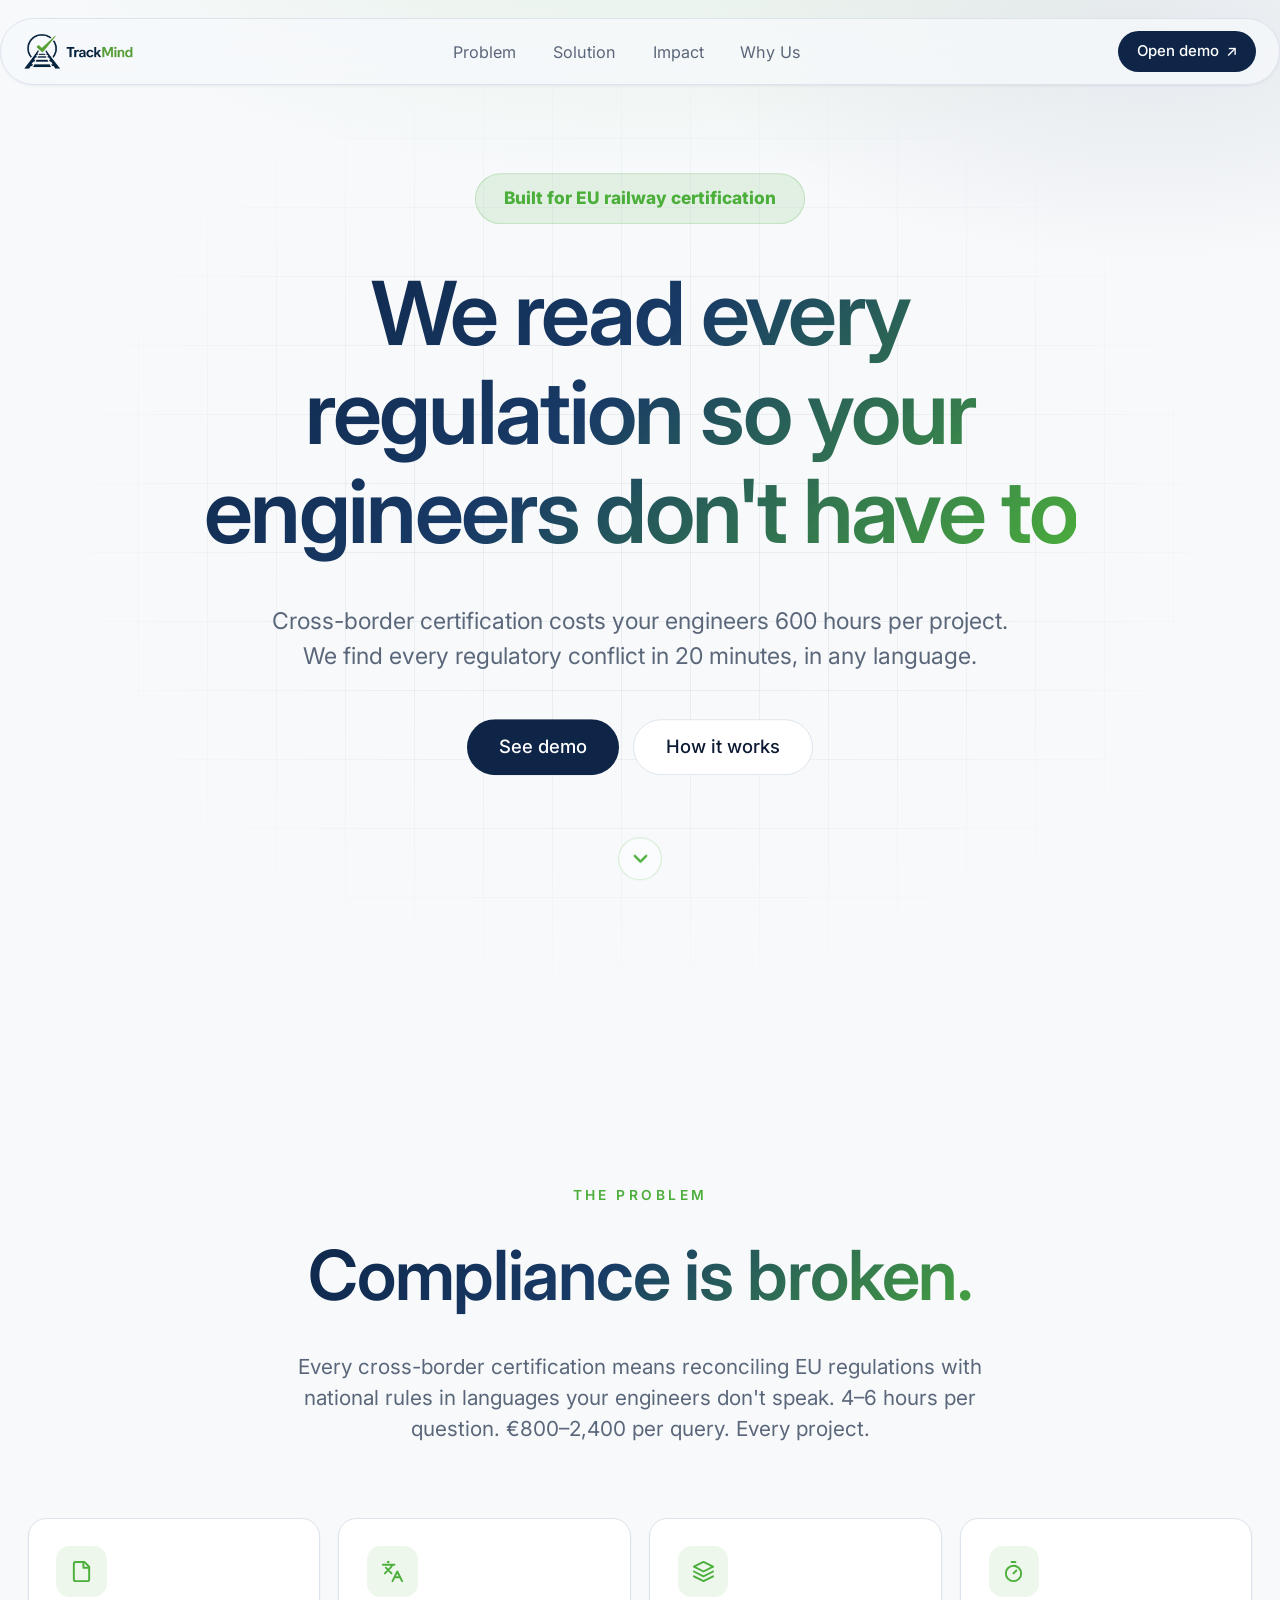
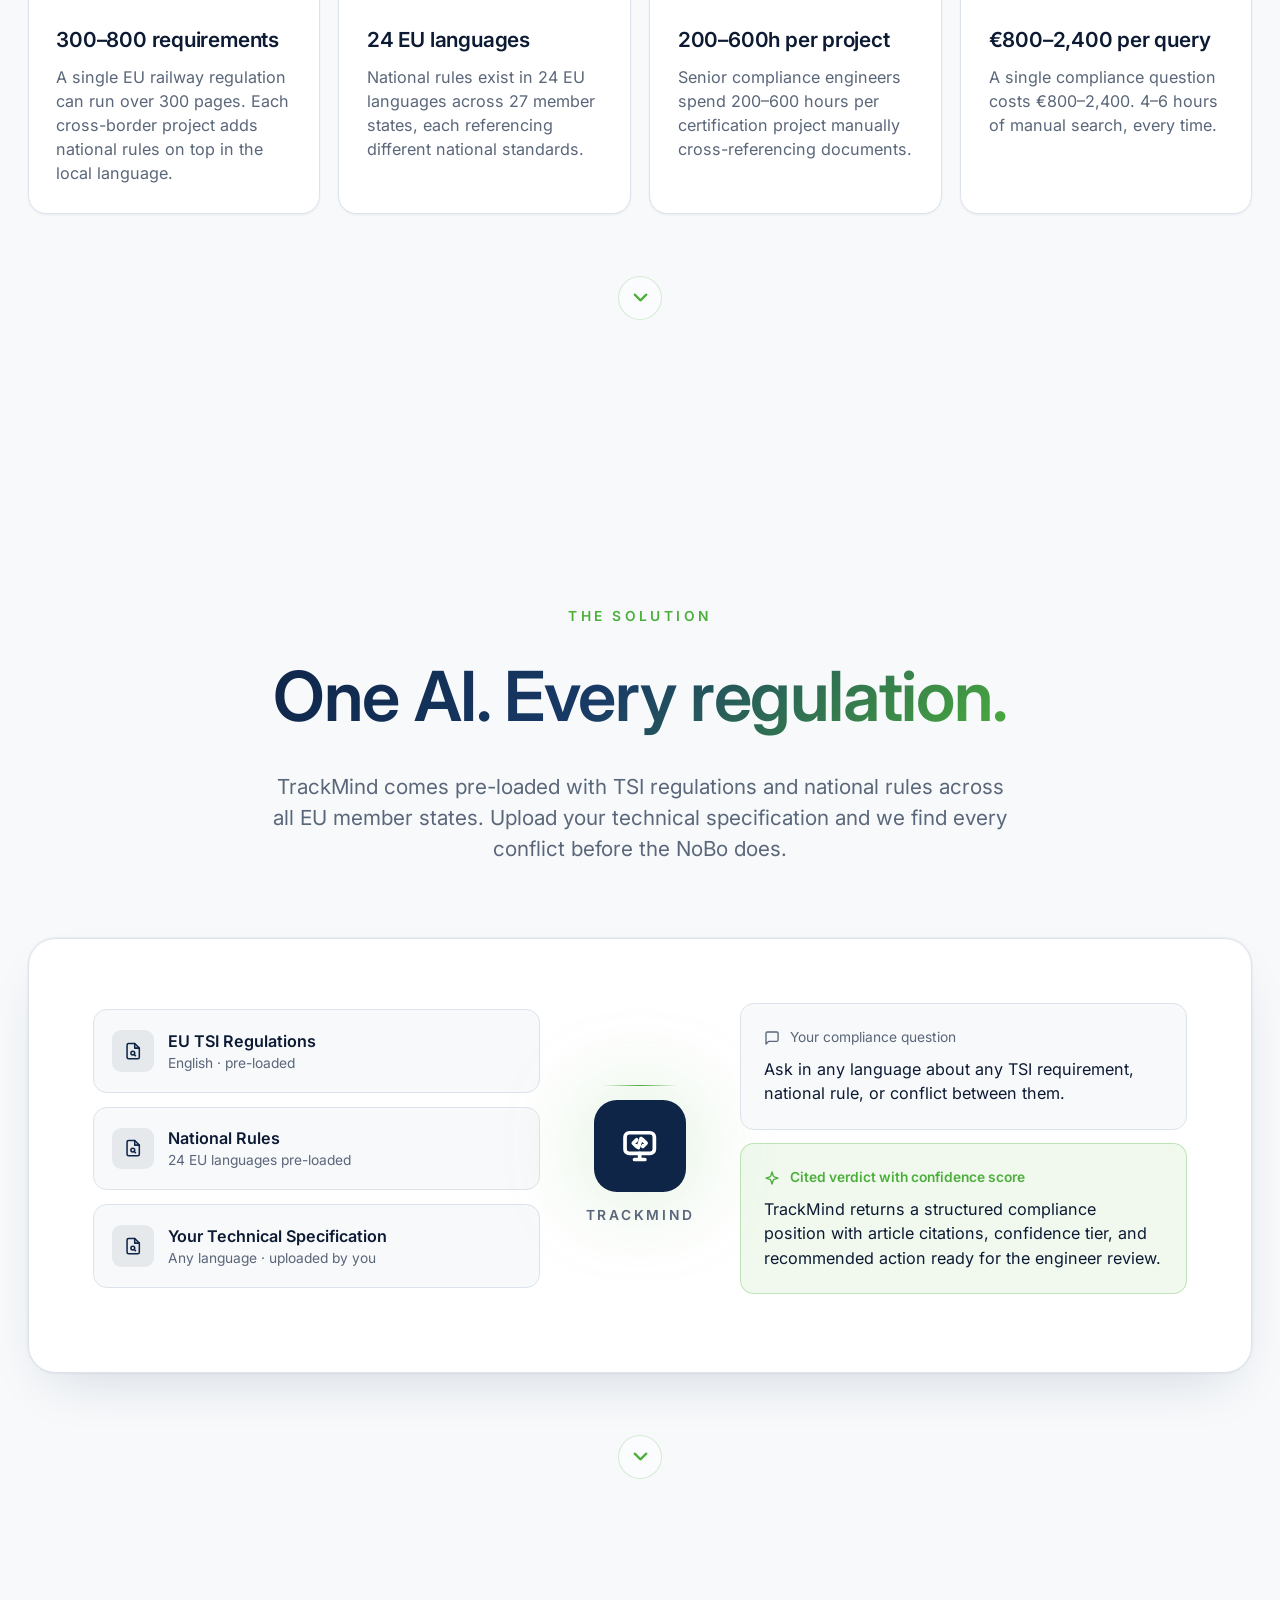
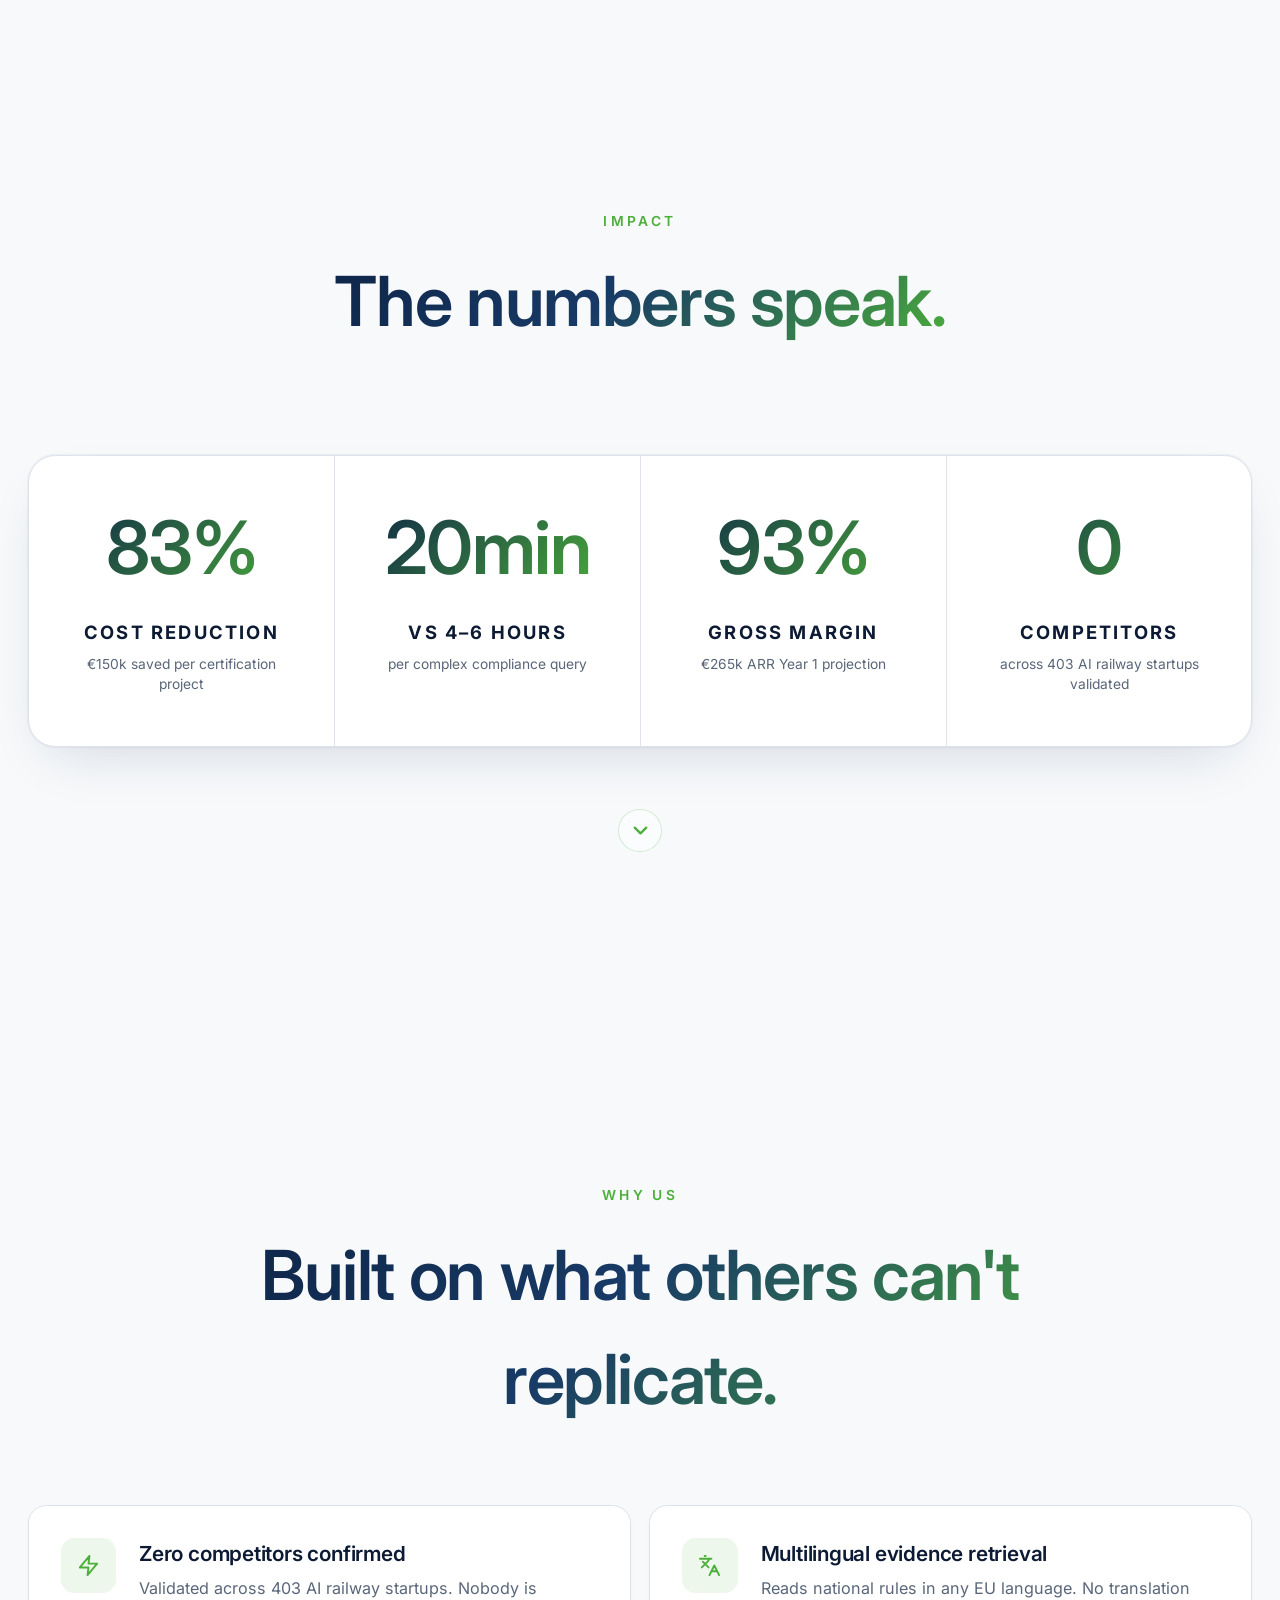
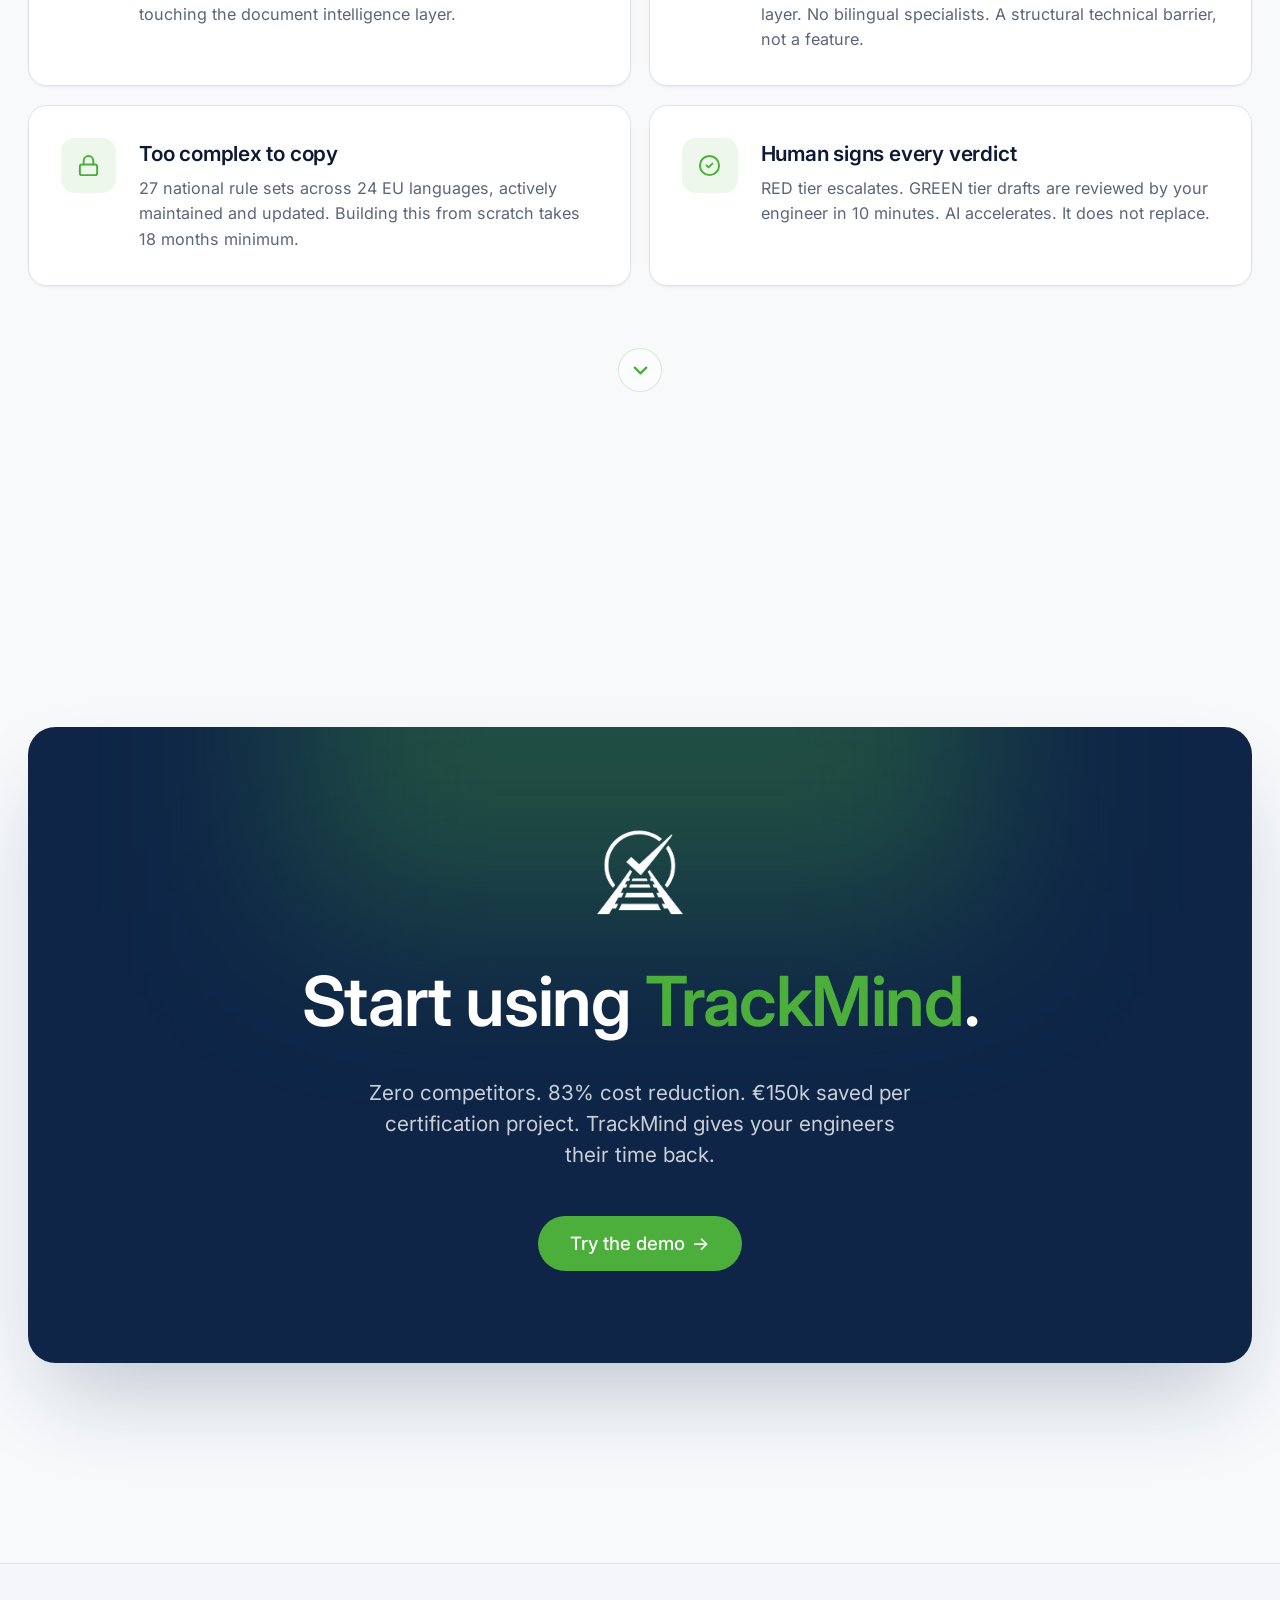
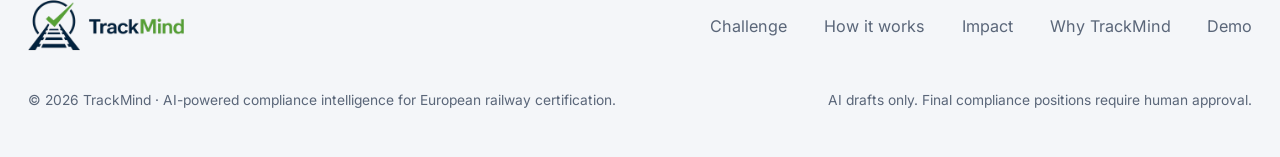
==== commit f8f58ec1: "Polish demo ux and cleanup generated pdf" ====
--- a/index.html
+++ b/index.html
@@ -5,7 +5,7 @@
 <meta name="viewport" content="width=device-width, initial-scale=1.0" />
 <title>TrackMind</title>
 <link rel="icon" type="image/png" href="logo_images/trackmind_favicon.png">
-<meta name="description" content="TrackMind AI reads TSI, national rules and technical specs across languages — turning 6-hour compliance searches into 20-minute cited answers." />
+<meta name="description" content="TrackMind reads TSI, national rules and technical specs across languages — turning 6-hour compliance searches into 20-minute cited answers." />
 <link rel="stylesheet" href="styles.css">
 </head>
 
@@ -139,7 +139,7 @@
           </div>
           <div class="qa-box accent">
             <div class="label"><svg><use href="#i-sparkles"/></svg> Cited verdict with confidence score</div>
-            <p>TrackMind returns a structured compliance position with article citations, confidence tier, and recommended action ready for the assessor review.</p>
+            <p>TrackMind returns a structured compliance position with article citations, confidence tier, and recommended action ready for the engineer review.</p>
           </div>
         </div>
       </div>
@@ -233,7 +233,7 @@
     <div class="cta-box">
       <div class="content">
         <img src="logo_images/trackmind_logo_white.png" class="cta-logo" alt="TrackMind logo">
-        <h2 class="cta-title">Start using <span class="green">TrackMind AI</span>.</h2>
+        <h2 class="cta-title">Start using <span class="green">TrackMind</span>.</h2>
         <p class="cta-sub">Zero competitors. 83% cost reduction. €150k saved per certification project. TrackMind gives your engineers their time back.</p>
         <div class="cta-ctas">
           <a href="demo.html" class="btn btn-accent">Try the demo <span aria-hidden="true">→</span></a>
@@ -257,7 +257,7 @@
     </div>
     <div class="footer-meta">
       <p>© 2026 TrackMind · AI-powered compliance intelligence for European railway certification.</p>
-      <p>AI drafts only. Final compliance positions require assessor approval.</p>
+      <p>AI drafts only. Final compliance positions require human approval.</p>
     </div>
   </div>
 </footer>
--- a/styles.css
+++ b/styles.css
@@ -380,7 +380,7 @@
 .review-actions { display: flex; gap: 10px; margin: 16px 0; }
 .review-actions .btn { flex: 1; }
 
-.audit-stats { display: grid; grid-template-columns: repeat(5,1fr); gap: 8px; margin-bottom: 50px; }
+.audit-stats { display: grid; grid-template-columns: repeat(4,1fr); gap: 8px; margin-bottom: 50px; }
 .stat { text-align: center; padding: 12px 8px; border-radius: 10px; background: rgba(238,241,245,.5); border: 1px solid var(--border); }
 .stat-num { display: block; font-size: 22px; font-weight: 700; letter-spacing: -0.01em; }
 .stat-num.ok { color: var(--accent); }
@@ -459,3 +459,17 @@
 #history-modal .citation-chip { font-size: 14px; padding: 7px 12px; }
 #history-modal .modal-actions { margin-top: 30px; }
 #history-modal .btn-sm {height: 48px; padding: 0 28px; border-radius: 999px; font-size: 17px; font-weight: 500; line-height: 1;}
+.btn-view-full {
+  display: inline-block;
+  margin: 6px 0 2px 0;
+  padding: 3px 10px;
+  font-size: 11px;
+  font-weight: 500;
+  color: var(--tsi);
+  border: 1px solid var(--tsi-border);
+  border-radius: 999px;
+  background: var(--tsi-soft);
+  cursor: pointer;
+  transition: .15s;
+}
+.btn-view-full:hover { background: rgba(111,168,220,.22); }
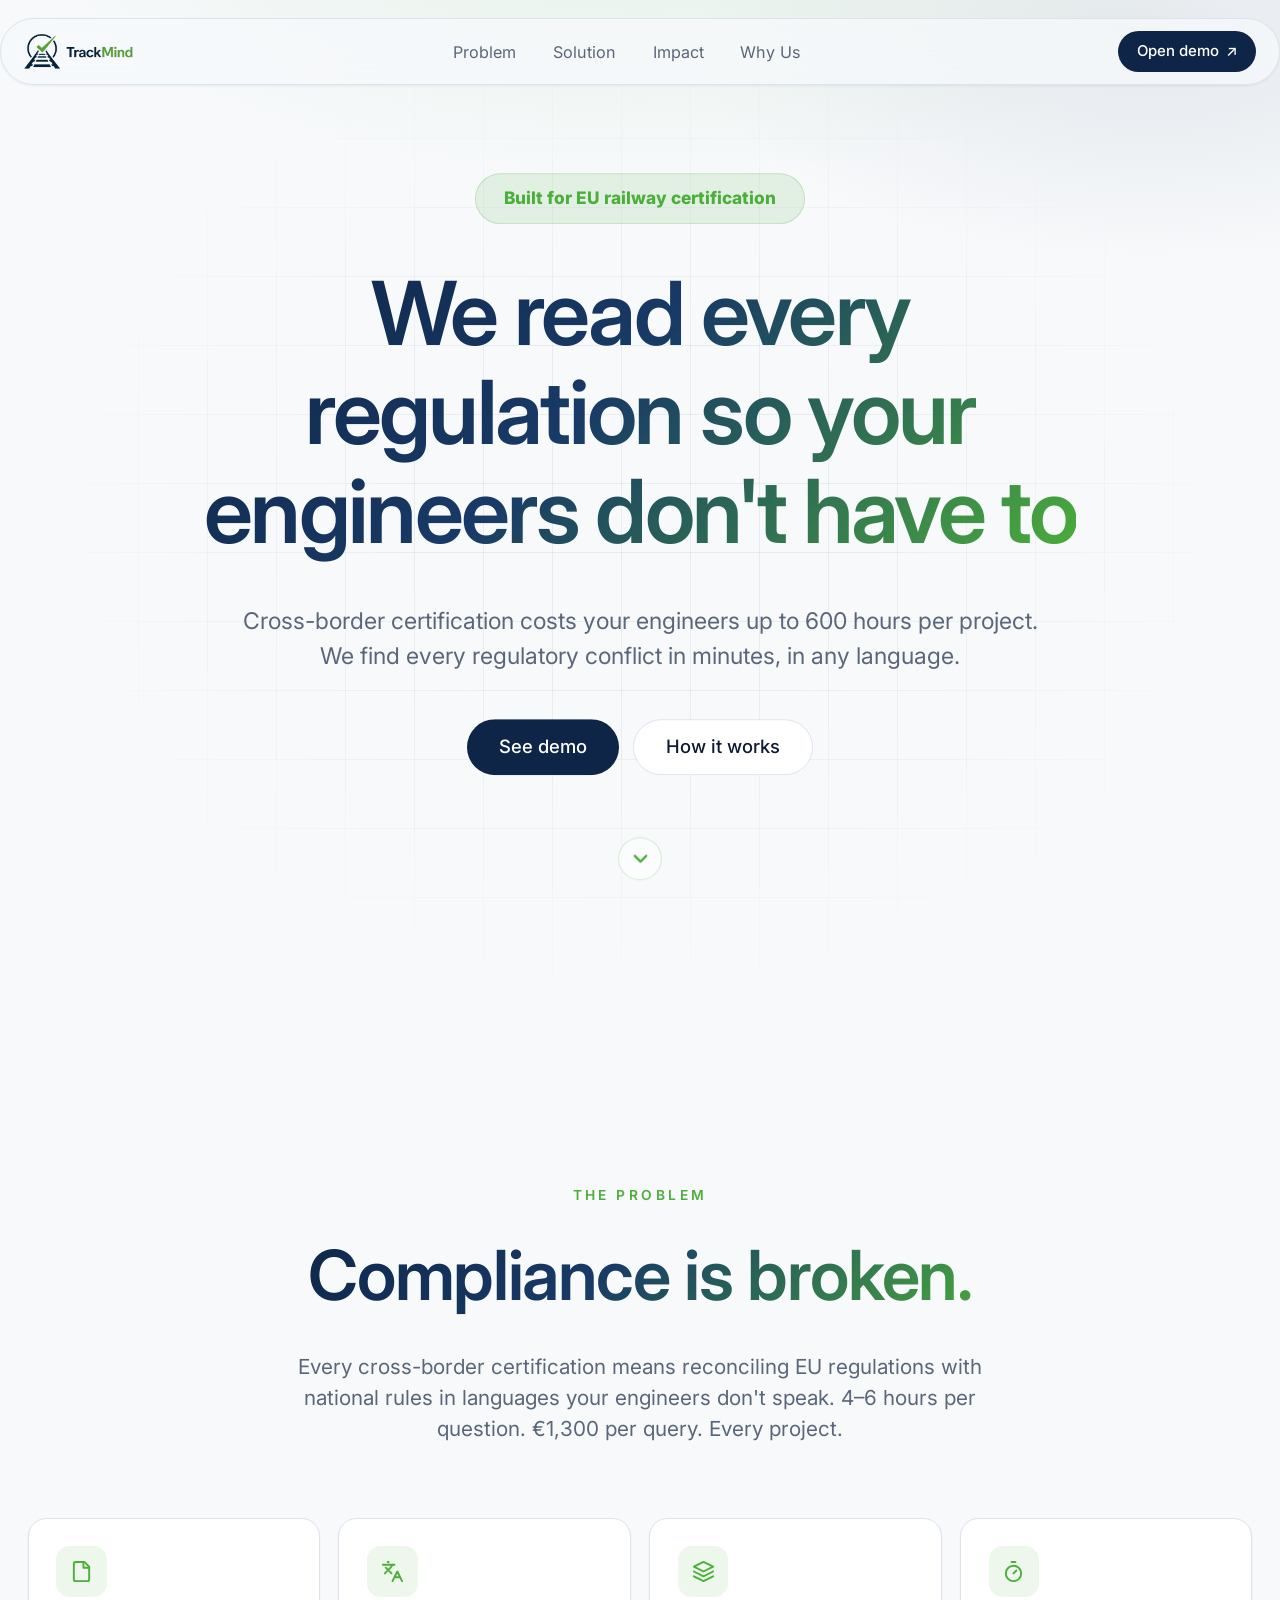
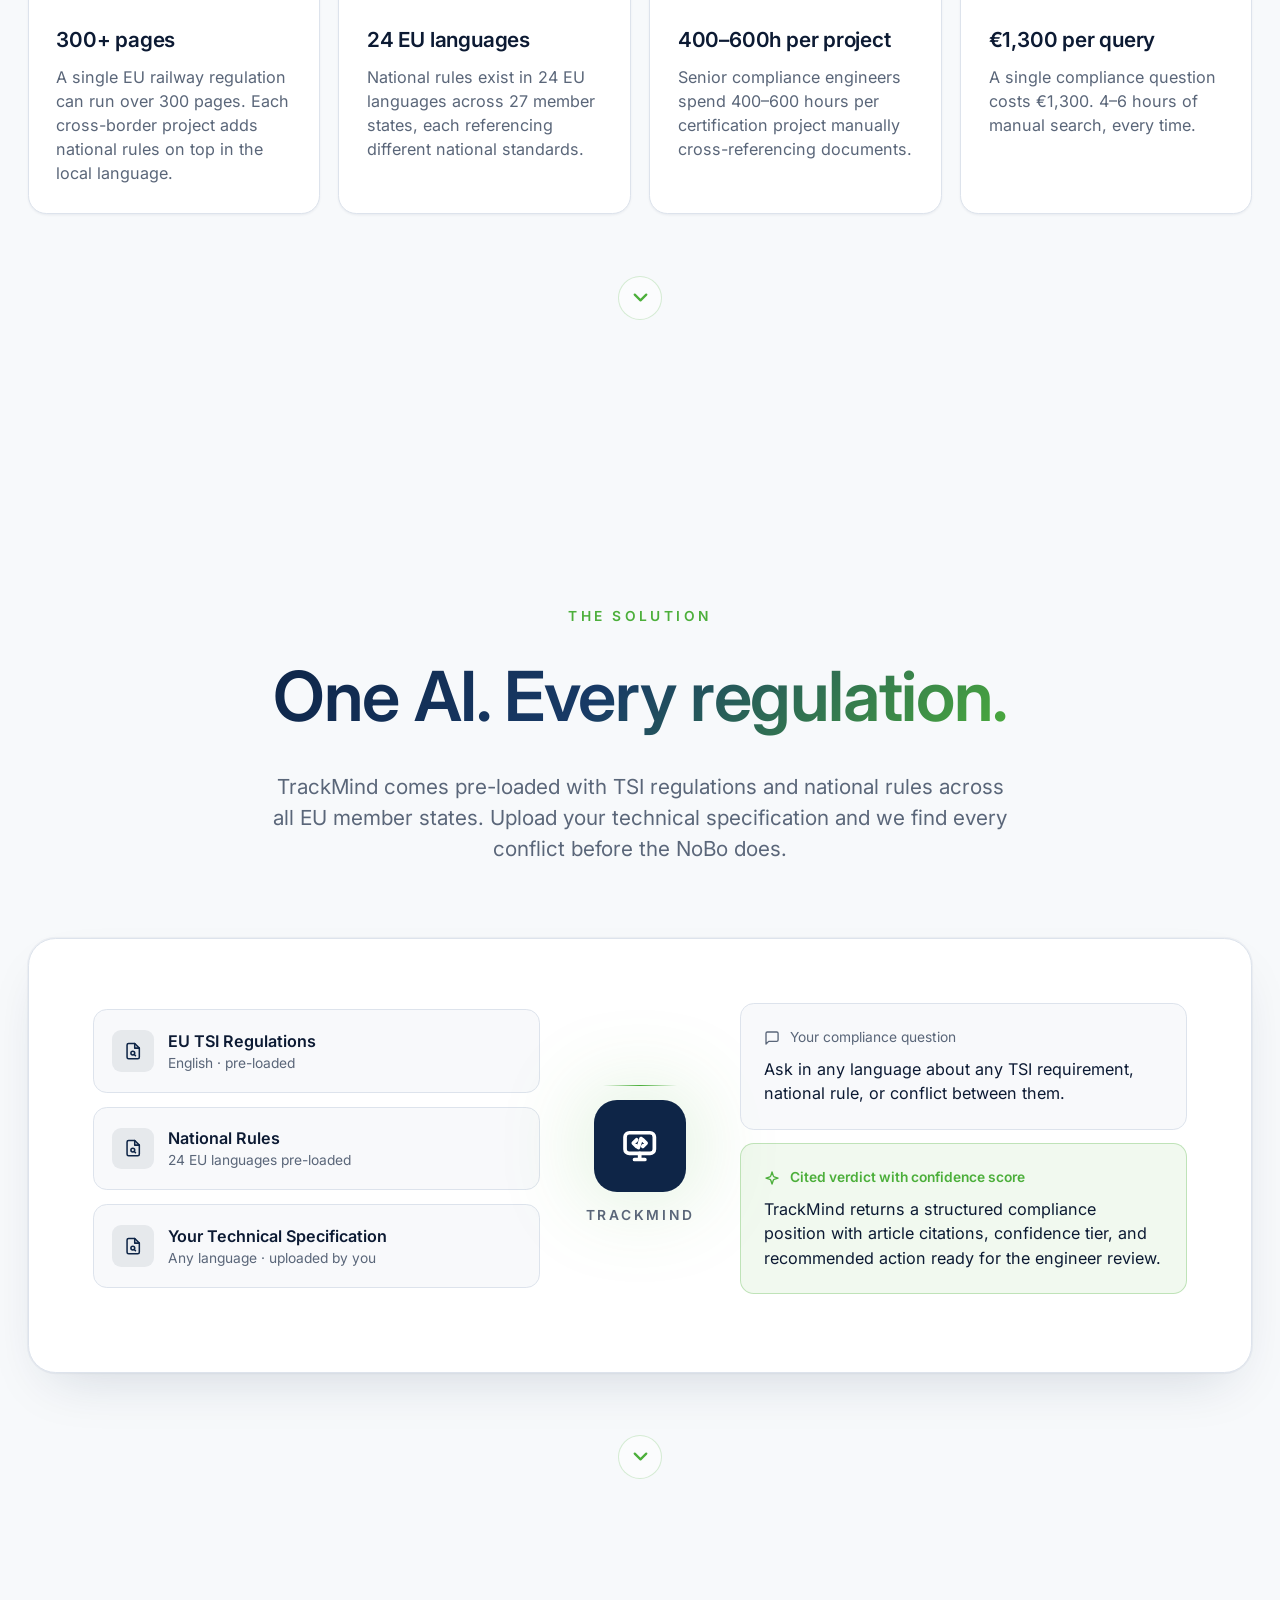
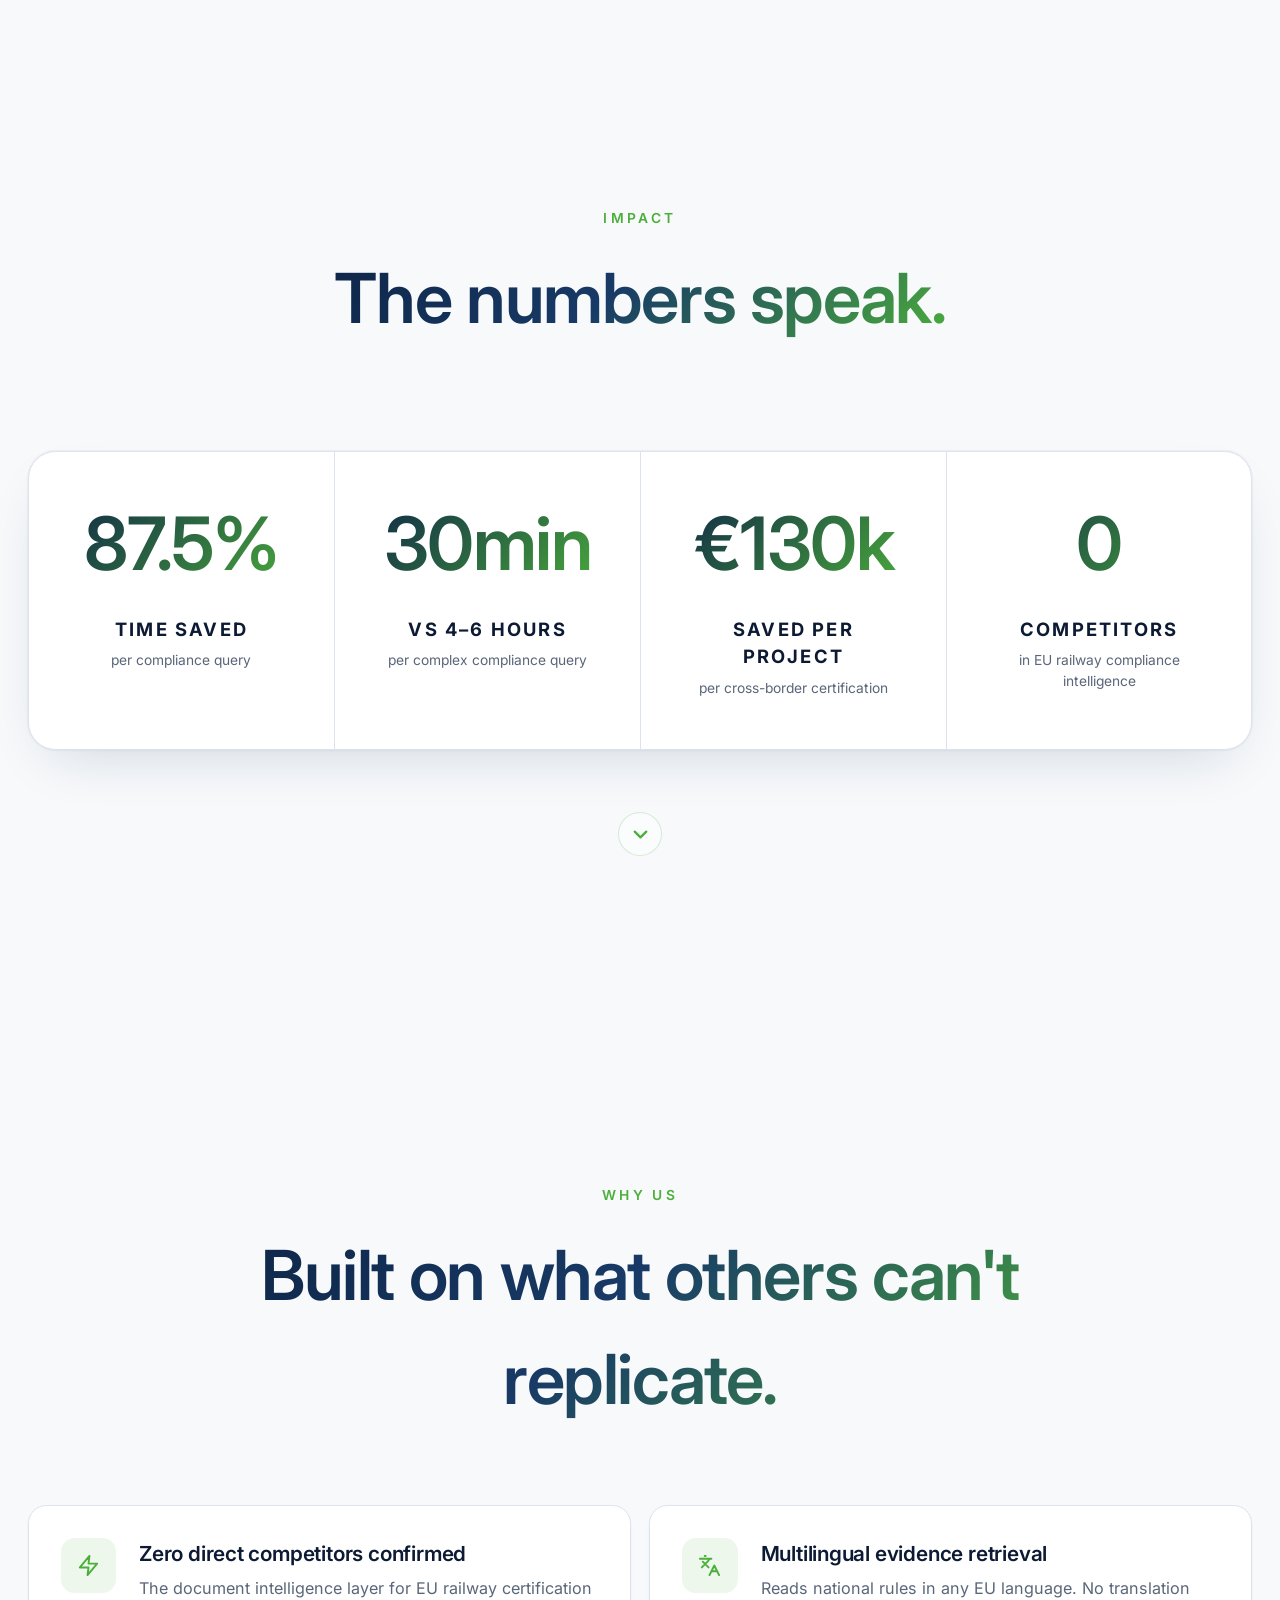
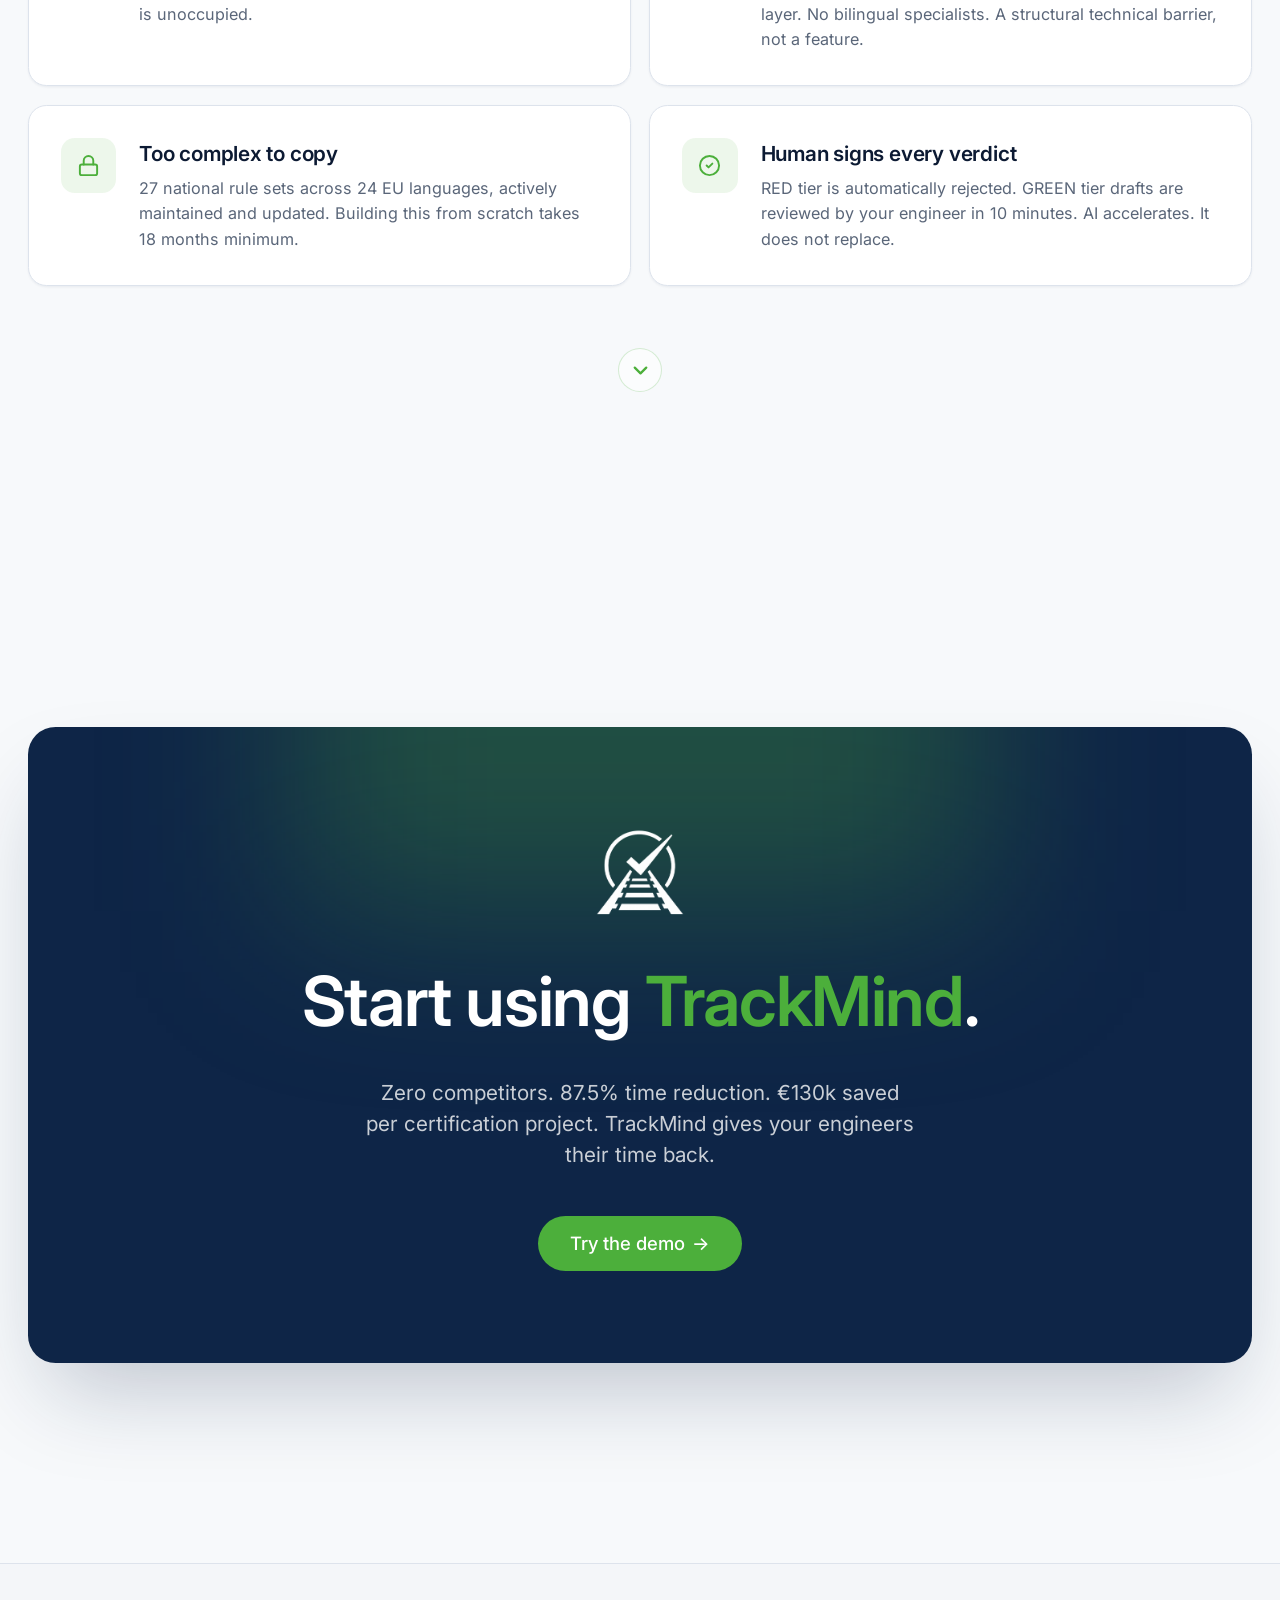
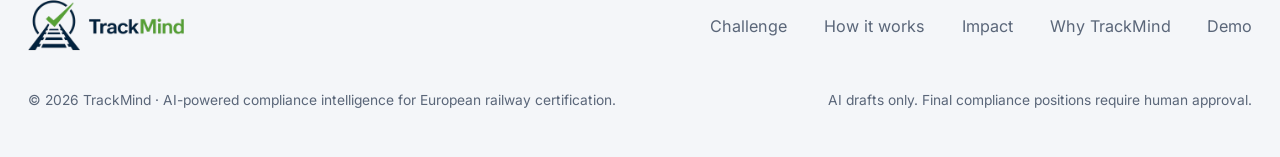
==== commit 94d6b994: "Fix index.html values" ====
--- a/index.html
+++ b/index.html
@@ -47,8 +47,8 @@
       <span>engineers don't have to</span>
     </h1>
     <p class="hero-sub anim-fade-in delay-200">
-      <span>Cross-border certification costs your engineers 600 hours per project.</span>
-      <span>We find every regulatory conflict in 20 minutes, in any language.</span>
+      <span>Cross-border certification costs your engineers up to 600 hours per project.</span>
+      <span>We find every regulatory conflict in minutes, in any language.</span>
     </p>
     <div class="hero-ctas anim-fade-in delay-350">
       <a href="demo.html" class="btn btn-primary">See demo</a>
@@ -65,12 +65,12 @@
     <div class="sec-header">
       <p class="eyebrow">The problem</p>
       <h2 class="sec-title text-gradient">Compliance is broken.</h2>
-      <p class="sec-sub">Every cross-border certification means reconciling EU regulations with national rules in languages your engineers don't speak. 4–6 hours per question. €800–2,400 per query. Every project.</p>
+      <p class="sec-sub">Every cross-border certification means reconciling EU regulations with national rules in languages your engineers don't speak. 4–6 hours per question. €1,300 per query. Every project.</p>
     </div>
     <div class="grid grid-4">
       <div class="card">
         <div class="card-icon"><svg><use href="#i-files"/></svg></div>
-        <h3 class="card-title">300–800 requirements</h3>
+        <h3 class="card-title">300+ pages</h3>
         <p class="card-desc">A single EU railway regulation can run over 300 pages. Each cross-border project adds national rules on top in the local language.</p>
       </div>
       <div class="card">
@@ -80,13 +80,13 @@
       </div>
       <div class="card">
         <div class="card-icon"><svg><use href="#i-layers"/></svg></div>
-        <h3 class="card-title">200–600h per project</h3>
-        <p class="card-desc">Senior compliance engineers spend 200–600 hours per certification project manually cross-referencing documents.</p>
+        <h3 class="card-title">400–600h per project</h3>
+        <p class="card-desc">Senior compliance engineers spend 400–600 hours per certification project manually cross-referencing documents.</p>
       </div>
       <div class="card">
         <div class="card-icon"><svg><use href="#i-timer"/></svg></div>
-        <h3 class="card-title">€800–2,400 per query</h3>
-        <p class="card-desc">A single compliance question costs €800–2,400. 4–6 hours of manual search, every time.</p>
+        <h3 class="card-title">€1,300 per query</h3>
+        <p class="card-desc">A single compliance question costs €1,300. 4–6 hours of manual search, every time.</p>
       </div>
     </div>
     <a href="#solution" class="scroll-indicator" aria-label="Scroll to the solution section">
@@ -159,24 +159,24 @@
     <div class="metrics-wrap">
       <div class="metrics-grid">
         <div class="metric">
-          <p class="metric-num">83%</p>
-          <p class="metric-lab">cost reduction</p>
-          <p class="metric-desc">€150k saved per certification project</p>
-        </div>
-        <div class="metric">
-          <p class="metric-num">20min</p>
+          <p class="metric-num">87.5%</p>
+          <p class="metric-lab">time saved</p>
+          <p class="metric-desc">per compliance query</p>
+        </div>
+        <div class="metric">
+          <p class="metric-num">30min</p>
           <p class="metric-lab">vs 4–6 hours</p>
           <p class="metric-desc">per complex compliance query</p>
         </div>
         <div class="metric">
-          <p class="metric-num">93%</p>
-          <p class="metric-lab">gross margin</p>
-          <p class="metric-desc">€265k ARR Year 1 projection</p>
+          <p class="metric-num">€130k</p>
+          <p class="metric-lab">saved per project</p>
+          <p class="metric-desc">per cross-border certification</p>
         </div>
         <div class="metric">
           <p class="metric-num">0</p>
           <p class="metric-lab">competitors</p>
-          <p class="metric-desc">across 403 AI railway startups validated</p>
+          <p class="metric-desc">in EU railway compliance intelligence</p>
         </div>
       </div>
     </div>
@@ -196,8 +196,8 @@
       <div class="card moat-card">
         <div class="icon"><svg><use href="#i-zap"/></svg></div>
         <div>
-          <h3>Zero competitors confirmed</h3>
-          <p>Validated across 403 AI railway startups. Nobody is touching the document intelligence layer.</p>
+          <h3>Zero direct competitors confirmed</h3>
+          <p>The document intelligence layer for EU railway certification is unoccupied.</p>
         </div>
       </div>
       <div class="card moat-card">
@@ -218,7 +218,7 @@
         <div class="icon"><svg><use href="#i-check"/></svg></div>
         <div>
           <h3>Human signs every verdict</h3>
-          <p>RED tier escalates. GREEN tier drafts are reviewed by your engineer in 10 minutes. AI accelerates. It does not replace.</p>
+          <p>RED tier is automatically rejected. GREEN tier drafts are reviewed by your engineer in 10 minutes. AI accelerates. It does not replace.</p>
         </div>
       </div>
     </div>
@@ -234,7 +234,7 @@
       <div class="content">
         <img src="logo_images/trackmind_logo_white.png" class="cta-logo" alt="TrackMind logo">
         <h2 class="cta-title">Start using <span class="green">TrackMind</span>.</h2>
-        <p class="cta-sub">Zero competitors. 83% cost reduction. €150k saved per certification project. TrackMind gives your engineers their time back.</p>
+        <p class="cta-sub">Zero competitors. 87.5% time reduction. €130k saved per certification project. TrackMind gives your engineers their time back.</p>
         <div class="cta-ctas">
           <a href="demo.html" class="btn btn-accent">Try the demo <span aria-hidden="true">→</span></a>
         </div>
--- a/styles.css
+++ b/styles.css
@@ -472,4 +472,9 @@
   cursor: pointer;
   transition: .15s;
 }
-.btn-view-full:hover { background: rgba(111,168,220,.22); }+.chunk.tsi .btn-view-full { color: var(--tsi); border-color: var(--tsi-border); background: var(--tsi-soft); }
+.chunk.tsi .btn-view-full:hover { background: rgba(111,168,220,.22); }
+.chunk.nntr .btn-view-full { color: #92400e; border-color: rgba(245,165,36,.32); background: rgba(245,165,36,.10); }
+.chunk.nntr .btn-view-full:hover { background: rgba(245,165,36,.18); }
+.chunk.spec .btn-view-full { color: #166534; border-color: rgba(76,175,59,.32); background: rgba(76,175,59,.10); }
+.chunk.spec .btn-view-full:hover { background: rgba(76,175,59,.18); }
